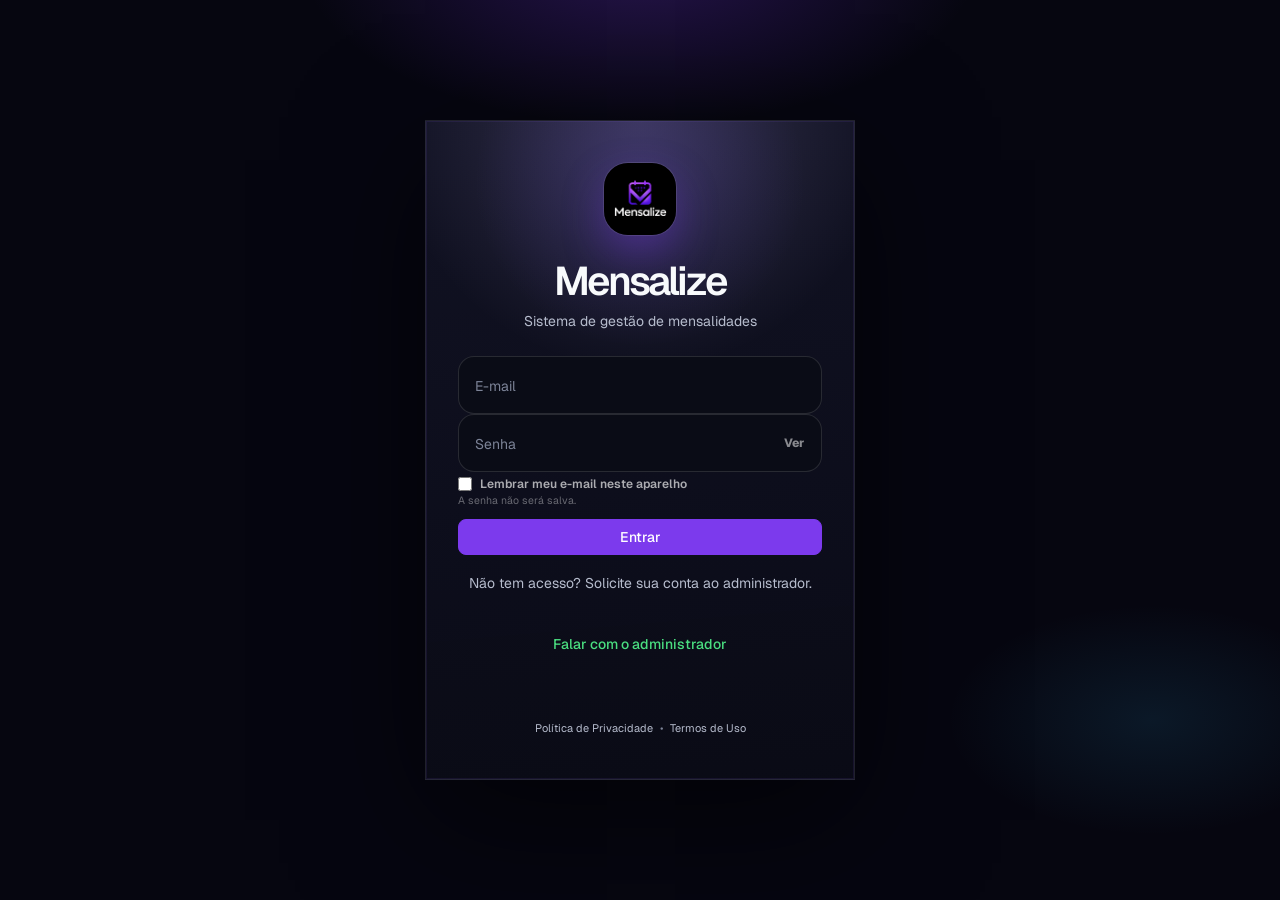
==== index.html @ 1a378db9 "Add files via upload" ====
<!DOCTYPE html>
<html lang="pt-BR" data-pwa-app="professor">
<head>
  <meta charset="UTF-8">
  <meta name="referrer" content="no-referrer">
  <meta name="viewport" content="width=device-width, initial-scale=1.0">
  <title>Mensalize</title>

  <link rel="preconnect" href="https://fonts.googleapis.com">
  <link rel="preconnect" href="https://fonts.gstatic.com" crossorigin>
  <link href="https://fonts.googleapis.com/css2?family=Geist:wght@400;500;600&display=swap" rel="stylesheet">
  <link rel="stylesheet" href="theme.css">
  <link rel="stylesheet" href="style.css">
  <link rel="stylesheet" href="configuracoes.css">
  <link rel="stylesheet" href="mobile-app.css">
  <link rel="stylesheet" href="pwa-install.css">
  <link rel="stylesheet" href="css/mobile/mobile-alunos.css">
  <link rel="stylesheet" href="css/mobile/mobile-financeiro.css">
  <link rel="stylesheet" href="css/mobile/mobile-presencas.css">
  <link rel="stylesheet" href="css/mobile/mobile-turmas.css">
  <link rel="stylesheet" href="css/mobile/mobile-evolucao.css">
  <link rel="stylesheet" href="css/mobile/mobile-desafio.css">
  <link rel="stylesheet" href="css/mobile/mobile-avisos.css">
  <link rel="stylesheet" href="css/mobile/mobile-solicitacoes.css">
  <link rel="stylesheet" href="css/mobile/mobile-aniversariantes.css">
  <link rel="stylesheet" href="css/mobile/mobile-programa-fight.css">
  <link rel="stylesheet" href="css/mobile/mobile-relatorios.css">
  <link rel="stylesheet" href="css/mobile/mobile-configuracoes.css">
  <link rel="manifest" href="manifest.json">
  <link rel="icon" href="icons/mensalize-icon-192.png" type="image/png">
  <link rel="apple-touch-icon" href="icons/mensalize-icon-192.png">
  <meta name="theme-color" content="#7c3aed">
  <meta name="mensalize-pwa-name" content="Mensalize">
  <meta name="mobile-web-app-capable" content="yes">
  <meta name="apple-mobile-web-app-capable" content="yes">
  <meta name="apple-mobile-web-app-title" content="Mensalize">
</head>
<body>

  <section id="telaLogin" class="tela-login">
    <div class="login-card">
      <img src="logo.png" class="login-logo" alt="Logo Mensalize">
      
      <h1 id="loginNomeApp">Mensalize</h1>
      <p id="loginSlogan">
      Sistema de gestão de mensalidades
      </p>

      <input 
        type="email" 
        id="emailLogin" 
        placeholder="E-mail"
        autocomplete="username"
      >

      <div class="login-senha-wrap">
        <input 
          type="password" 
          id="senhaLogin" 
          placeholder="Senha"
          autocomplete="current-password"
        >
        <button type="button" id="btnMostrarSenhaLogin" class="btn-mostrar-senha" aria-label="Mostrar senha">
          Ver
        </button>
      </div>

      <label class="login-salvar-acesso">
        <input type="checkbox" id="lembrarEmailProfessor">
        <span>Lembrar meu e-mail neste aparelho</span>
      </label>

      <p class="login-aviso-seguranca">
        A senha não será salva.
      </p>

      <button id="btnEntrar">Entrar</button>
      <p class="login-ajuda">
      Não tem acesso? Solicite sua conta ao administrador.
      </p>
      <a 
        href="https://wa.me/5531982924913?text=Olá, quero solicitar acesso ao sistema Mensalize"
        target="_blank"
        class="btn-contato"
      >
        Falar com o administrador
</a>

      <p id="mensagemLogin"></p>

      <nav class="login-legal-links" aria-label="Documentos legais do Mensalize">
        <a href="privacidade.html" target="_blank" rel="noopener noreferrer">Política de Privacidade</a>
        <span aria-hidden="true">•</span>
        <a href="termos.html" target="_blank" rel="noopener noreferrer">Termos de Uso</a>
      </nav>
    </div>
  </section>

  <section id="app" class="escondido app-layout">
    <div id="menuOverlay" class="menu-overlay" aria-hidden="true"></div>

    <aside class="sidebar-app" id="sidebarApp">
      <div class="sidebar-brand">
        <img src="logo.png" alt="Logo Mensalize" class="sidebar-logo">
        <div>
          <strong id="nomeApp">Mensalize</strong>
          <span id="slogan">Controle, automatize e cresça</span>
        </div>
      </div>

      <nav class="sidebar-menu" aria-label="Menu principal">
        <button type="button" id="btnNavDashboard" class="menu-item ativo" data-view="dashboard">🏠 Início</button>
        <button type="button" id="btnNavCadastrar" class="menu-item">➕ Novo aluno</button>
        <button type="button" id="btnNavAlunos" class="menu-item" data-view="alunos">👥 Alunos</button>
        <button type="button" id="btnNavFinanceiro" class="menu-item" data-view="financeiro">💰 Financeiro</button>
        <button type="button" id="btnNavTurmas" class="menu-item modulo-presenca" data-view="turmas">📚 Turmas</button>
        <button type="button" id="btnNavAvisos" class="menu-item modulo-avisos" data-view="avisos">📣 Avisos</button>
        <button type="button" id="btnNavEvolucao" class="menu-item modulo-evolucao" data-view="evolucao">🥋 Graduação</button>
        <button type="button" id="btnNavProgramaFight" class="menu-item modulo-fight" data-view="programaFight">
          📚 Programa Fight
        </button>
        <button type="button" id="btnNavPresencas" class="menu-item modulo-presenca" data-view="presencas">✅ Presenças</button>

        <button type="button" id="btnNavDesafio"
        class="menu-item"
        data-view="desafio">
        🏆 Desafio
        </button>

        <button type="button" id="btnNavAniversariantes" class="menu-item" data-view="aniversariantes">🎂 Aniversariantes</button>
        <button type="button" id="btnNavSolicitacoes" class="menu-item" data-view="solicitacoes">📝 Solicitações</button>
        <button type="button" id="btnNavPerfil" class="menu-item" data-view="perfil">⚙️ Configurações</button>
      </nav>

      <div class="sidebar-footer">
        <button id="btnAdmin" class="btn-admin escondido">⚙ Admin</button>
        <button id="btnTema" class="btn-tema escondido" title="Tema desativado">🌙 Tema</button>
        <button id="btnSair" class="btn-sair">Sair</button>
      </div>
    </aside>

    <div class="conteudo-app">

      <!-- Mensalize Mobile Experience — exibido somente no celular -->
      <header id="mobileProfessorHeader" class="mobile-professor-header" aria-label="Cabeçalho mobile do Mensalize">
        <div class="mobile-professor-header-dashboard">
          <div class="mobile-professor-identidade">
            <img src="logo.png" alt="Mensalize" class="mobile-professor-avatar">
            <div>
              <span id="mobileProfessorSaudacao" class="mobile-professor-saudacao">Olá</span>
              <strong id="mobileProfessorNome">Professor</strong>
              <small id="mobileProfessorAcademiaTopo">Mensalize</small>
            </div>
          </div>
          <div class="mobile-professor-header-acoes">
            <button type="button" id="btnMobileNotificacoes" class="mobile-icon-button" aria-label="Abrir notificações">
              <svg viewBox="0 0 24 24" aria-hidden="true"><path d="M18 8a6 6 0 0 0-12 0c0 7-3 7-3 9h18c0-2-3-2-3-9"/><path d="M10 21h4"/></svg>
              <span id="mobileProfessorNotificacoesBadge" class="mobile-notification-badge escondido">0</span>
            </button>
            <button type="button" id="btnMobileConfiguracoes" class="mobile-icon-button" aria-label="Abrir configurações">
              <svg viewBox="0 0 24 24" aria-hidden="true"><circle cx="12" cy="12" r="3"/><path d="M19.4 15a1.7 1.7 0 0 0 .34 1.88l.06.06-2.83 2.83-.06-.06A1.7 1.7 0 0 0 15 19.4a1.7 1.7 0 0 0-1 .6 1.7 1.7 0 0 0-.4 1.1V21h-4v-.1A1.7 1.7 0 0 0 8.6 19.4a1.7 1.7 0 0 0-1.88.34l-.06.06-2.83-2.83.06-.06A1.7 1.7 0 0 0 4.6 15a1.7 1.7 0 0 0-.6-1 1.7 1.7 0 0 0-1.1-.4H3v-4h.1A1.7 1.7 0 0 0 4.6 8.6a1.7 1.7 0 0 0-.34-1.88l-.06-.06 2.83-2.83.06.06A1.7 1.7 0 0 0 9 4.6a1.7 1.7 0 0 0 1-.6 1.7 1.7 0 0 0 .4-1.1V3h4v.1A1.7 1.7 0 0 0 15.4 4.6a1.7 1.7 0 0 0 1.88-.34l.06-.06 2.83 2.83-.06.06A1.7 1.7 0 0 0 19.4 9c.4.3.8.6 1 .99.2.39.4.8.4 1.1V12h.1v4h-.1a1.7 1.7 0 0 0-1.4-1Z"/></svg>
            </button>
          </div>
        </div>

        <div class="mobile-professor-header-interna">
          <button type="button" id="btnMobileVoltarInicio" class="mobile-icon-button mobile-header-back" aria-label="Voltar ao início">
            <svg viewBox="0 0 24 24" aria-hidden="true"><path d="m15 18-6-6 6-6"/></svg>
          </button>
          <strong id="mobileProfessorTituloView">Início</strong>
          <div class="mobile-header-interna-acoes">
            <button
              type="button"
              id="btnMobileAcaoContextual"
              class="mobile-icon-button mobile-context-action escondido"
              aria-label="Ação da tela atual"
              title="Ação da tela atual"
            >
              <svg viewBox="0 0 24 24" aria-hidden="true"><path d="M12 5v14M5 12h14"/></svg>
            </button>
            <button type="button" id="btnMobileAbrirMenuInterno" class="mobile-icon-button" aria-label="Abrir menu completo">
              <svg viewBox="0 0 24 24" aria-hidden="true"><path d="M4 7h16M4 12h16M4 17h16"/></svg>
            </button>
          </div>
        </div>
      </header>
      <header class="topo topo-dashboard">
        <div class="topo-esquerda">
          <button type="button" id="btnAbrirMenu" class="btn-menu" aria-label="Abrir menu">☰</button>
          <div>
            <span class="page-eyebrow">Resumo de hoje</span>
            <h1 id="tituloPagina">Início</h1>
            <p id="descricaoPagina">Tudo que você precisa acompanhar hoje em um só lugar.</p>
          </div>
        </div>

        <div class="usuario-box">
          <div class="usuario-avatar">👤</div>

          <div class="usuario-info">
            <span class="usuario-label">Logado como</span>
            <strong id="emailUsuario">Usuário</strong>
          </div>
        </div>
      </header>

      <!-- Banner de notificação de vencimentos -->
      <div id="bannerVencimentos" class="banner-vencimentos escondido">
        <span id="textoBanner"></span>
        <div class="banner-acoes">
          <button id="btnBannerAtrasados" class="btn-banner">Ver atrasados</button>
          <button id="btnBannerHoje" class="btn-banner">Ver hoje</button>
          <button id="btnFecharBanner" class="btn-fechar-banner" aria-label="Fechar aviso">×</button>
        </div>
      </div>

      <main class="container container-dashboard">

        <section id="viewDashboard" class="view-app ativa">

          <section id="mobileProfessorHome" class="mobile-professor-home" aria-label="Início mobile do professor">
            <button type="button" id="mobileProfessorAcademiaCard" class="mobile-academia-card" aria-label="Abrir configurações da academia">
              <span class="mobile-academia-icon"><svg viewBox="0 0 24 24" aria-hidden="true"><path d="M4 21V5l8-3v19M12 8h8v13M2 21h20"/><path d="M7 8h2M7 12h2M7 16h2M15 11h2M15 15h2"/></svg></span>
              <span class="mobile-academia-texto">
                <small>Minha academia</small>
                <strong id="mobileProfessorAcademia">Mensalize</strong>
              </span>
              <span class="mobile-academia-chevron"><svg viewBox="0 0 24 24" aria-hidden="true"><path d="m9 18 6-6-6-6"/></svg></span>
            </button>

            <section class="mobile-resumo-card" aria-label="Resumo financeiro do mês">
              <div class="mobile-resumo-topo">
                <div>
                  <span class="mobile-resumo-icone"><svg viewBox="0 0 24 24" aria-hidden="true"><rect x="3" y="5" width="18" height="16" rx="2"/><path d="M16 3v4M8 3v4M3 10h18"/><path d="M8 14h.01M12 14h.01M16 14h.01M8 18h.01M12 18h.01"/></svg></span>
                  <strong>Resumo do mês</strong>
                </div>
                <span id="mobileProfessorMesAtual">Mês atual</span>
              </div>

              <div class="mobile-resumo-valores">
                <button type="button" class="mobile-resumo-metrica" data-mobile-action="financeiro-recebido">
                  <strong id="mobileProfessorRecebido">R$ 0,00</strong>
                  <span>Recebido</span>
                </button>
                <span class="mobile-resumo-divisor" aria-hidden="true"></span>
                <button type="button" class="mobile-resumo-metrica" data-mobile-action="financeiro-aberto">
                  <strong id="mobileProfessorAReceber">R$ 0,00</strong>
                  <span>A receber</span>
                </button>
              </div>

              <button type="button" class="mobile-resumo-link" data-mobile-view="financeiro">
                <span>Ver financeiro completo</span>
                <svg viewBox="0 0 24 24" aria-hidden="true"><path d="M5 12h14M13 6l6 6-6 6"/></svg>
              </button>
            </section>

            <section class="mobile-acoes-principais" aria-label="Ações rápidas">
              <button type="button" class="mobile-action-card mobile-action-danger" data-mobile-action="atrasados">
                <span class="mobile-action-icon"><svg viewBox="0 0 24 24" aria-hidden="true"><path d="M12 3 2.5 20h19L12 3Z"/><path d="M12 9v5M12 17.5h.01"/></svg></span>
                <strong>Atrasados</strong>
                <small><span id="mobileProfessorAtrasados">0</span> alunos</small>
              </button>

              <button type="button" class="mobile-action-card mobile-action-whatsapp" data-mobile-action="cobrar">
                <span class="mobile-action-icon"><svg viewBox="0 0 24 24" aria-hidden="true"><path d="M20.5 11.6a8.4 8.4 0 0 1-12.4 7.4L3 20.5l1.5-4.9A8.4 8.4 0 1 1 20.5 11.6Z"/><path d="M8.3 7.7c.2-.4.4-.4.7-.4h.5c.2 0 .4.1.5.4l.8 1.9c.1.3.1.5-.1.7l-.6.8c-.2.2-.2.4 0 .7.5.9 1.3 1.7 2.2 2.2.3.2.5.2.7 0l.8-1c.2-.2.4-.3.7-.2l2 .9c.3.1.4.3.4.5 0 .4-.2 1.3-.7 1.8-.6.6-1.5.8-2.4.6-1.3-.3-3.2-1.2-5-3-1.5-1.5-2.5-3.3-2.8-4.6-.2-.8 0-1.7.3-2.3Z"/></svg></span>
                <strong>Cobrar</strong>
                <small>alunos</small>
              </button>

              <button type="button" class="mobile-action-card mobile-action-check" data-mobile-view="presencas">
                <span class="mobile-action-icon"><svg viewBox="0 0 24 24" aria-hidden="true"><circle cx="12" cy="12" r="9"/><path d="m8 12 2.5 2.5L16 9"/></svg></span>
                <strong>Chamada</strong>
                <small>rápida</small>
              </button>
            </section>

            <section id="mobileProfessorProximaAcao" class="mobile-proxima-acao" aria-label="Próxima melhor ação">
              <span id="mobileProfessorProximaAcaoIcone" class="mobile-proxima-acao-icone">✨</span>
              <div>
                <small>Próxima melhor ação</small>
                <strong id="mobileProfessorProximaAcaoTitulo">Analisando sua operação...</strong>
                <p id="mobileProfessorProximaAcaoDescricao">O Mensalize está verificando o que precisa da sua atenção.</p>
              </div>
              <button type="button" id="btnMobileProximaAcao" aria-label="Executar próxima melhor ação"><svg viewBox="0 0 24 24" aria-hidden="true"><path d="m9 18 6-6-6-6"/></svg></button>
            </section>

            <section class="mobile-acesso-rapido" aria-label="Acesso rápido aos módulos">
              <div class="mobile-section-heading">
                <div>
                  <small>Seu Mensalize</small>
                  <h2>Acesso rápido</h2>
                </div>
                <span id="mobileProfessorTotalAlunos"><strong>0</strong> alunos</span>
              </div>
              <div class="mobile-module-grid">
                <button type="button" class="mobile-module-card" data-mobile-view="alunos">
                  <span class="mobile-module-icon"><svg viewBox="0 0 24 24" aria-hidden="true"><path d="M16 21v-2a4 4 0 0 0-4-4H6a4 4 0 0 0-4 4v2"/><circle cx="9" cy="7" r="4"/><path d="M22 21v-2a4 4 0 0 0-3-3.87"/><path d="M16 3.13a4 4 0 0 1 0 7.75"/></svg></span>
                  <strong>Alunos</strong>
                </button>
                <button type="button" class="mobile-module-card" data-mobile-view="financeiro">
                  <span class="mobile-module-icon"><svg viewBox="0 0 24 24" aria-hidden="true"><circle cx="12" cy="12" r="9"/><path d="M16 8.5c-.8-.8-2-1.2-3.5-1.2-2 0-3.5 1-3.5 2.5 0 1.7 1.5 2.2 3.4 2.6 2 .4 3.6.9 3.6 2.7 0 1.6-1.6 2.7-3.8 2.7-1.7 0-3.1-.5-4.2-1.5"/><path d="M12 5v14"/></svg></span>
                  <strong>Financeiro</strong>
                </button>
                <button type="button" class="mobile-module-card" data-mobile-view="presencas">
                  <span class="mobile-module-icon"><svg viewBox="0 0 24 24" aria-hidden="true"><circle cx="12" cy="12" r="9"/><path d="m8 12 2.5 2.5L16 9"/></svg></span>
                  <strong>Presenças</strong>
                </button>
                <button type="button" class="mobile-module-card" data-mobile-view="turmas">
                  <span class="mobile-module-icon"><svg viewBox="0 0 24 24" aria-hidden="true"><path d="M4 19.5A2.5 2.5 0 0 1 6.5 17H20"/><path d="M6.5 2H20v20H6.5A2.5 2.5 0 0 1 4 19.5v-15A2.5 2.5 0 0 1 6.5 2Z"/></svg></span>
                  <strong>Turmas</strong>
                </button>
                <button type="button" class="mobile-module-card" data-mobile-view="evolucao">
                  <span class="mobile-module-icon"><svg viewBox="0 0 24 24" aria-hidden="true"><path d="M3 9h18v6H3z"/><path d="M8 9v6M16 9v6M2 12h1M21 12h1"/></svg></span>
                  <strong>Graduação</strong>
                </button>
                <button type="button" class="mobile-module-card" data-mobile-view="desafio">
                  <span class="mobile-module-icon"><svg viewBox="0 0 24 24" aria-hidden="true"><path d="M8 3h8v4a4 4 0 0 1-8 0V3Z"/><path d="M6 5H3v2a4 4 0 0 0 4 4M18 5h3v2a4 4 0 0 1-4 4M12 11v5M8 21h8M9 16h6v5H9z"/></svg></span>
                  <strong>Desafio</strong>
                </button>
                <button type="button" class="mobile-module-card" data-mobile-view="avisos">
                  <span class="mobile-module-icon"><svg viewBox="0 0 24 24" aria-hidden="true"><path d="m3 11 14-6v14L3 13v-2Z"/><path d="M7 14v5a2 2 0 0 0 2 2h1v-5M17 9a3 3 0 0 1 0 6"/></svg></span>
                  <strong>Avisos</strong>
                </button>
                <button type="button" class="mobile-module-card" data-mobile-view="relatorios">
                  <span class="mobile-module-icon"><svg viewBox="0 0 24 24" aria-hidden="true"><path d="M4 20V10M10 20V4M16 20v-7M22 20H2"/></svg></span>
                  <strong>Relatórios</strong>
                </button>
                <button type="button" class="mobile-module-card" data-mobile-view="perfil">
                  <span class="mobile-module-icon"><svg viewBox="0 0 24 24" aria-hidden="true"><circle cx="12" cy="12" r="3"/><path d="M19.4 15a1.7 1.7 0 0 0 .34 1.88l.06.06-2.83 2.83-.06-.06A1.7 1.7 0 0 0 15 19.4a1.7 1.7 0 0 0-1 .6 1.7 1.7 0 0 0-.4 1.1V21h-4v-.1A1.7 1.7 0 0 0 8.6 19.4a1.7 1.7 0 0 0-1.88.34l-.06.06-2.83-2.83.06-.06A1.7 1.7 0 0 0 4.6 15a1.7 1.7 0 0 0-.6-1 1.7 1.7 0 0 0-1.1-.4H3v-4h.1A1.7 1.7 0 0 0 4.6 8.6a1.7 1.7 0 0 0-.34-1.88l-.06-.06 2.83-2.83.06.06A1.7 1.7 0 0 0 9 4.6a1.7 1.7 0 0 0 1-.6 1.7 1.7 0 0 0 .4-1.1V3h4v.1A1.7 1.7 0 0 0 15.4 4.6a1.7 1.7 0 0 0 1.88-.34l.06-.06 2.83 2.83-.06.06A1.7 1.7 0 0 0 19.4 9c.4.3.8.6 1 .99.2.39.4.8.4 1.1V12h.1v4h-.1a1.7 1.7 0 0 0-1.4-1Z"/></svg></span>
                  <strong>Configurações</strong>
                </button>
              </div>
            </section>
          </section>
          <section class="dashboard-hero">
            <div>
              <span class="page-eyebrow">Resumo de hoje</span>
              <h2 id="nomeClienteDashboard">Mensalize</h2>
              <p>Tudo que você precisa acompanhar hoje em um só lugar.</p>
            </div>

            <div class="hero-actions">
              <button type="button" id="btnMostrarForm">+ Novo aluno</button>
              <button type="button" id="btnCobrarAtrasados" class="btn-cobrar">📢 Cobrar atrasados</button>
            </div>
          </section>

          <section id="bannerTrialPlano" class="banner-trial-plano escondido" aria-live="polite">
            <div>
              <span class="page-eyebrow">Teste gratuito</span>
              <strong id="bannerTrialTitulo">Seu teste termina em breve</strong>
              <p id="bannerTrialTexto">Escolha um plano para continuar usando o Mensalize sem interrupções.</p>
            </div>
            <div class="banner-trial-acoes">
              <button type="button" id="btnBannerTrialUpgrade" class="acao-principal">Ver Mensalize Pro</button>
              <button type="button" id="btnFecharBannerTrial" class="btn-fechar-banner" aria-label="Fechar aviso de teste gratuito">×</button>
            </div>
          </section>

          <section class="cards cards-dashboard">
            <div class="card receita">
              <h2>Recebido no mês</h2>
              <p id="totalRecebido">R$ 0,00</p>
              <span>Valor que já entrou neste mês.</span>
            </div>

            <div class="card receber">
              <h2>A receber</h2>
              <p id="totalAReceber">R$ 0,00</p>
              <span>Mensalidades ainda em aberto.</span>
            </div>

            <div class="card alerta">
              <h2>Atrasados</h2>
              <p id="totalAtrasados">0</p>
              <span>Alunos com vencimento passado.</span>
            </div>

            <div class="card">
              <h2>Total de alunos</h2>
              <p id="totalAlunos">0</p>
              <span>Alunos cadastrados no sistema.</span>
            </div>

            <div class="metricas-ocultas" aria-hidden="true">
              <span id="totalPagos">0</span>
              <span id="totalPendentes">0</span>
              <span id="totalPrevisao">R$ 0,00</span>
            </div>
          </section>

          <section id="onboardingProfessorCard" class="onboarding-professor-card escondido" aria-label="Primeiros passos no Mensalize">
            <div class="onboarding-professor-topo">
              <div>
                <span class="page-eyebrow">Primeiros passos</span>
                <h3>Configure sua academia para começar a receber</h3>
                <p id="onboardingProfessorResumo">Complete os passos essenciais para tirar valor do Mensalize nos primeiros minutos.</p>
              </div>
              <div class="onboarding-professor-status">
                <strong id="onboardingProfessorPercentual">0%</strong>
                <span id="onboardingProfessorProgressoTexto">0 de 5 concluídos</span>
              </div>
            </div>

            <div class="onboarding-progress-track" aria-hidden="true">
              <span id="onboardingProfessorBarra"></span>
            </div>

            <div id="onboardingProfessorLista" class="onboarding-professor-lista">
              <div class="empty-state-mini">Carregando primeiros passos...</div>
            </div>

            <div class="onboarding-professor-rodape">
              <p id="onboardingProfessorInsight">O foco é chegar rápido ao primeiro aluno cadastrado e à primeira cobrança registrada.</p>
              <button type="button" id="btnOnboardingOcultarHoje" class="acao-secundaria">Ocultar hoje</button>
            </div>
          </section>

          <section id="centralAcaoDashboard" class="dashboard-executivo-pro central-acao-dashboard" aria-label="Central de ação do professor">
            <div class="dashboard-executivo-topo central-acao-topo">
              <div>
                <span class="page-eyebrow">Radar operacional</span>
                <h3>Próxima ação do dia</h3>
                <p id="dashboardCentralDescricao">Uma recomendação principal e atalhos rápidos para o que precisa de atenção.</p>
              </div>
              <span id="dashboardStatusOperacao" class="dashboard-status-operacao">Carregando...</span>
            </div>

            <div class="central-acao-layout">
              <article id="dashboardAcaoPrincipalCard" class="central-acao-principal" data-dashboard-prioridade-acao="">
                <div class="central-acao-principal-icone" id="dashboardAcaoPrincipalIcone">✨</div>
                <div class="central-acao-principal-conteudo">
                  <span class="central-acao-principal-label">Próxima melhor ação</span>
                  <h4 id="dashboardAcaoPrincipalTitulo">Carregando operação...</h4>
                  <p id="dashboardAcaoPrincipalDescricao">Estamos analisando cobranças, solicitações, chamadas, graduação e relacionamento.</p>
                  <div class="central-acao-principal-meta" id="dashboardAcaoPrincipalMeta">Atualizando dados em tempo real</div>
                </div>
                <button type="button" id="dashboardAcaoPrincipalBotao" class="acao-principal central-acao-principal-botao">Ver ação</button>
              </article>

              <div class="dashboard-executivo-grid central-acao-grid">
                <button type="button" class="dashboard-executivo-item central-acao-item" data-dashboard-dia-acao="cobrancas">
                  <span class="central-acao-item-icone">💰</span>
                  <span class="dashboard-executivo-label">Cobranças</span>
                  <strong id="dashboardDiaAtrasados">0</strong>
                  <small id="dashboardDiaCobrancasDetalhe">Alunos em atraso</small>
                  <em>Cobrar agora</em>
                </button>

                <button type="button" class="dashboard-executivo-item central-acao-item" data-dashboard-dia-acao="solicitacoes">
                  <span class="central-acao-item-icone">📝</span>
                  <span class="dashboard-executivo-label">Solicitações</span>
                  <strong id="dashboardDiaSolicitacoes">0</strong>
                  <small id="dashboardDiaSolicitacoesDetalhe">Pendentes de análise</small>
                  <em>Resolver</em>
                </button>

                <button type="button" class="dashboard-executivo-item central-acao-item" data-dashboard-dia-acao="presencas">
                  <span class="central-acao-item-icone">✅</span>
                  <span class="dashboard-executivo-label">Chamadas</span>
                  <strong id="dashboardDiaChamadas">0</strong>
                  <small id="dashboardDiaChamadasDetalhe">Aulas pendentes hoje</small>
                  <em>Fazer chamada</em>
                </button>

                <button type="button" class="dashboard-executivo-item central-acao-item" data-dashboard-dia-acao="graduacao">
                  <span class="central-acao-item-icone">🥋</span>
                  <span class="dashboard-executivo-label">Graduação</span>
                  <strong id="dashboardDiaGraduacao">0</strong>
                  <small id="dashboardDiaGraduacaoDetalhe">Alunos aptos</small>
                  <em>Ver alunos</em>
                </button>

                <button type="button" class="dashboard-executivo-item central-acao-item" data-dashboard-dia-acao="retencao">
                  <span class="central-acao-item-icone">👀</span>
                  <span class="dashboard-executivo-label">Retenção</span>
                  <strong id="dashboardDiaRetencao">0</strong>
                  <small id="dashboardDiaRetencaoDetalhe">Alunos sumindo</small>
                  <em>Chamar aluno</em>
                </button>

                <button type="button" class="dashboard-executivo-item central-acao-item" data-dashboard-dia-acao="aniversariantes">
                  <span class="central-acao-item-icone">🎂</span>
                  <span class="dashboard-executivo-label">Relacionamento</span>
                  <strong id="dashboardDiaAniversariantes">0</strong>
                  <small id="dashboardDiaAniversariantesDetalhe">Aniversariantes hoje</small>
                  <em>Enviar parabéns</em>
                </button>
              </div>
            </div>
          </section>

          <section class="dashboard-grid">
            <article id="centralNotificacoesCard" class="painel-card painel-notificacoes">
              <div class="painel-topo">
                <div>
                  <span class="page-eyebrow">Central inteligente</span>
                  <h2>Notificações</h2>
                  <p id="centralNotificacoesResumo">Acompanhe o que precisa de ação hoje.</p>
                </div>
                <div class="central-notificacoes-acoes">
                  <span id="centralNotificacoesContador" class="mini-badge">0 atenção</span>
                  <button
                    type="button"
                    id="btnToggleNotificacoesDashboard"
                    class="acao-secundaria btn-toggle-notificacoes"
                    aria-expanded="false"
                    aria-controls="centralNotificacoesLista"
                  >
                    Ver alertas
                  </button>
                </div>
              </div>

              <div id="centralNotificacoesLista" class="notificacoes-lista" aria-hidden="true">
                <div class="empty-state-mini">Carregando notificações...</div>
              </div>
            </article>

            <article class="painel-card painel-evolucao modulo-evolucao">
              <div class="painel-topo">
                <div>
                  <span class="page-eyebrow">Mensalize Fight</span>
                  <h2>Graduações próximas</h2>
                  <p id="dashboardEvolucaoTexto">Acompanhe faixas, graus e alunos aptos para avaliação.</p>
                </div>
                <button type="button" class="btn-texto" data-view-target="evolucao">Ver graduação</button>
              </div>
              <div class="evolucao-mini-grid">
                <div class="evolucao-mini-card">
                  <span>Aptos</span>
                  <strong id="dashboardAptosGraduacao">0</strong>
                </div>
                <div class="evolucao-mini-card">
                  <span>Próximos</span>
                  <strong id="dashboardProximosGraduacao">0</strong>
                </div>
              </div>
            </article>

            <article class="painel-card painel-destaque">
              <div class="painel-topo">
                <div>
                  <span class="page-eyebrow">Pagamentos</span>
                  <h2>Pagamentos recentes</h2>
                </div>
                <button type="button" class="btn-texto" data-view-target="financeiro">Ver financeiro</button>
              </div>
              <div id="ultimosPagamentos" class="ultimos-pagamentos">
                <div class="empty-state-mini">Carregando pagamentos recentes...</div>
              </div>
            </article>

            <article class="painel-card">
              <div class="painel-topo">
                <div>
                  <span class="page-eyebrow">Gestão</span>
                  <h2>Ações rápidas</h2>
                </div>
              </div>
              <div class="acoes-rapidas-grid">
                <button type="button" data-view-target="alunos" class="acao-rapida">👥 Ver alunos</button>
                <button type="button" id="btnAbrirCadastroRapido" class="acao-rapida">➕ Novo aluno</button>
                <button type="button" data-view-target="financeiro" class="acao-rapida">💰 Financeiro</button>
                <button type="button" data-view-target="presencas" class="acao-rapida modulo-presenca">✅ Presenças do dia</button>
              </div>
            </article>
          
            <article class="painel-card painel-aniversariantes">
              <div class="painel-topo">
                <div>
                  <span class="page-eyebrow">Relacionamento</span>
                  <h2>Aniversariantes</h2>
                  <p id="dashboardAniversariantesTexto">Acompanhe aniversários e envie parabéns pelo WhatsApp.</p>
                </div>
                <button type="button" class="btn-texto" data-view-target="aniversariantes">Ver lista</button>
              </div>

              <div class="financeiro-resumo-grid aniversariantes-resumo-grid">
                <div class="financeiro-box receita">
                  <span>Hoje</span>
                  <strong id="dashboardAniversariosHoje">0</strong>
                </div>
                <div class="financeiro-box previsao">
                  <span>Esta semana</span>
                  <strong id="dashboardAniversariosSemana">0</strong>
                </div>
              </div>
            </article>

            <article class="painel-card painel-desafio">
              <div class="painel-topo">
                <div>
                  <span class="page-eyebrow">Desafio</span>
                  <h2>Desafio da Aula</h2>
                  <p>Acompanhe presença, técnica, atitude e pontos extras dos alunos.</p>
                </div>
                <button type="button" id="btnVerRankingCompletoHome" class="acao-secundaria btn-ranking-home">
                  Ver ranking completo
                </button>
              </div>

              <div id="dashboardRankingPresenca">
                <div class="empty-state-mini">
                  Carregando ranking...
                </div>
              </div>
            </article>

          </section>
        </section>

        <section id="viewAlunos" class="view-app">
          <section class="lista lista-profissional">
            <div class="lista-topo">
              <div>
                <h2>Alunos cadastrados</h2>
                <p id="subtituloLista">Gerencie os alunos, vencimentos e pagamentos.</p>
              </div>

              <span id="contadorLista" class="contador-lista">0 alunos</span>
            </div>

            <section
              id="painelAcessosPendentes"
              class="acessos-pendentes escondido"
              aria-labelledby="tituloAcessosPendentes"
            >
              <button
                type="button"
                id="btnAlternarAcessosPendentes"
                class="acessos-pendentes-resumo"
                onclick="alternarPainelAcessosPendentes()"
                aria-expanded="false"
                aria-controls="conteudoAcessosPendentes"
              >
                <span class="acessos-pendentes-icone" aria-hidden="true">
                  <svg viewBox="0 0 24 24" fill="none">
                    <path d="M8 11V8a4 4 0 0 1 8 0v3" />
                    <rect x="5" y="11" width="14" height="10" rx="3" />
                    <path d="M12 15v2" />
                  </svg>
                </span>

                <span class="acessos-pendentes-titulo">
                  <small>Ativação de contas</small>
                  <strong id="tituloAcessosPendentes">Acesso ao Portal dos Alunos</strong>
                  <span id="descricaoAcessosPendentes" class="acessos-pendentes-descricao">
                    Alunos ainda precisam criar login e senha.
                  </span>
                </span>

                <span id="contadorAcessosPendentes" class="acessos-pendentes-contador" aria-label="0 aguardando">0</span>
                <span id="acaoAcessosPendentes" class="acessos-pendentes-acao">Ver alunos</span>
              </button>

              <div id="conteudoAcessosPendentes" class="acessos-pendentes-conteudo escondido">
                <div id="listaAcessosPendentes" class="acessos-pendentes-lista"></div>
              </div>
            </section>

            <input 
              type="text" 
              id="campoBusca" 
              placeholder="Buscar aluno por nome ou WhatsApp..."
              class="campo-busca"
            >

            <div class="filtros">
              <button id="filtroTodos" onclick="setFiltro('todos')">Todos</button>
              <button id="filtroPendente" onclick="setFiltro('pendente')">Pendentes</button>
              <button id="filtroAtrasado" onclick="setFiltro('atrasado')">Atrasados</button>
              <button id="filtroHoje" onclick="setFiltro('hoje')">Hoje</button>
              <button id="filtroPago" onclick="setFiltro('pago')">✅ Pago este mês</button>
            </div>

            <div id="listaAlunos">
              <div id="skeletonLista" class="skeleton-wrapper">
                <div class="skeleton-card"></div>
                <div class="skeleton-card"></div>
                <div class="skeleton-card"></div>
              </div>
            </div>
          </section>
        </section>

        <section id="viewFinanceiro" class="view-app">
          <section class="painel-card financeiro-page financeiro-page-pro">
            <div class="painel-topo financeiro-topo-pro">
              <div>
                <span class="page-eyebrow">Financeiro</span>
                <h2>Gestão financeira</h2>
                <p>Acompanhe recebimentos, inadimplência e cobranças do mês em uma visão mais operacional.</p>
              </div>
              <button type="button" id="btnExportar" class="btn-exportar">📊 Relatórios</button>
            </div>

            <section class="mobile-financeiro-periodo" aria-label="Período financeiro mobile">
              <div class="mobile-financeiro-periodo-info">
                <span>Visão mensal</span>
                <strong id="mobileFinanceiroPeriodoLabel">Mês atual</strong>
                <small>Resumo atualizado conforme o período selecionado.</small>
              </div>
              <label class="mobile-financeiro-mes" for="mobileFinanceiroMes">
                <span>Mês</span>
                <input type="month" id="mobileFinanceiroMes" aria-label="Selecionar mês financeiro">
              </label>
            </section>

            <div class="financeiro-resumo-grid financeiro-resumo-grid-v2 financeiro-resumo-pro">
              <div class="financeiro-box receita">
                <span>Recebido no mês</span>
                <strong id="financeiroRecebidoMirror">R$ 0,00</strong>
                <small>Entradas registradas</small>
              </div>
              <div class="financeiro-box receber">
                <span>A receber</span>
                <strong id="financeiroAReceberMirror">R$ 0,00</strong>
                <small>Mensalidades em aberto</small>
              </div>
              <div class="financeiro-box previsao">
                <span>Previsão</span>
                <strong id="financeiroPrevisaoMirror">R$ 0,00</strong>
                <small>Base mensal esperada</small>
              </div>
              <div class="financeiro-box status-financeiro-pago">
                <span>Pagos</span>
                <strong id="financeiroPagosMirror">0</strong>
                <small>Alunos quitados</small>
              </div>
              <div class="financeiro-box status-financeiro-pendente">
                <span>Pendentes</span>
                <strong id="financeiroPendentesMirror">0</strong>
                <small>A vencer / em aberto</small>
              </div>
              <div class="financeiro-box status-financeiro-atrasado">
                <span>Atrasados</span>
                <strong id="financeiroAtrasadosMirror">0</strong>
                <small>Exigem cobrança</small>
              </div>
            </div>

            <section class="mobile-financeiro-acoes-rapidas" aria-label="Ações rápidas do financeiro">
              <button type="button" class="mobile-financeiro-acao mobile-financeiro-acao-cobranca" data-mobile-financeiro-action="cobrar-atrasados">
                <span class="mobile-financeiro-acao-icone" aria-hidden="true">
                  <svg viewBox="0 0 24 24"><path d="M12 3 2.5 20h19L12 3Z"/><path d="M12 9v5M12 17.5h.01"/></svg>
                </span>
                <span>
                  <strong>Cobrar atrasados</strong>
                  <small>Organizar cobranças</small>
                </span>
              </button>
              <button type="button" class="mobile-financeiro-acao" data-mobile-financeiro-action="ver-pagamentos">
                <span class="mobile-financeiro-acao-icone" aria-hidden="true">
                  <svg viewBox="0 0 24 24"><path d="M4 6h16v12H4z"/><path d="M4 10h16M8 15h3"/></svg>
                </span>
                <span>
                  <strong>Ver pagamentos</strong>
                  <small>Conferir por aluno</small>
                </span>
              </button>
            </section>

            <div class="financeiro-operacao-card">
              <div class="financeiro-operacao-topo financeiro-operacao-topo-retratil">
                <div>
                  <span class="page-eyebrow">Operação mensal</span>
                  <h3>Pagamentos por aluno</h3>
                  <p>Abra somente quando quiser conferir, cobrar ou marcar pagamentos individualmente.</p>
                </div>

                <div class="financeiro-operacao-controles">
                  <span id="financeiroListaContador" class="financeiro-lista-contador">0 alunos</span>
                  <button
                    type="button"
                    id="btnToggleFinanceiroAlunos"
                    class="acao-secundaria financeiro-toggle-alunos"
                    aria-expanded="false"
                    aria-controls="financeiroOperacaoConteudo"
                  >
                    <span class="financeiro-toggle-texto">Ver pagamentos por aluno</span>
                  </button>
                </div>
              </div>

              <div id="financeiroOperacaoConteudo" class="financeiro-operacao-conteudo" hidden>
                <div id="mobileFinanceiroStatusChips" class="mobile-financeiro-status-chips" role="group" aria-label="Filtrar pagamentos por status">
                  <button type="button" class="ativo" data-mobile-financeiro-status="todos">Todos</button>
                  <button type="button" data-mobile-financeiro-status="pago">Pagos</button>
                  <button type="button" data-mobile-financeiro-status="pendente">Pendentes</button>
                  <button type="button" data-mobile-financeiro-status="atrasado">Atrasados</button>
                </div>

                <div class="financeiro-filtros-mes financeiro-filtros-pro">
                  <label class="campo-filtro-financeiro">
                    <span>Mês</span>
                    <input type="month" id="financeiroMes">
                  </label>

                  <label class="campo-filtro-financeiro">
                    <span>Status</span>
                    <select id="financeiroStatus">
                      <option value="todos">Todos</option>
                      <option value="atrasado">Atrasados</option>
                      <option value="pendente">Pendentes</option>
                      <option value="pago">Pagos</option>
                    </select>
                  </label>

                  <div class="financeiro-acoes-pro">
                    <button type="button" id="btnAtualizarFinanceiroMes" class="acao-secundaria">Atualizar</button>
                    <button type="button" id="btnFinanceiroCopiarResumo" class="acao-secundaria">Copiar resumo</button>
                  </div>
                </div>

                <div id="listaFinanceiroMensal" class="financeiro-lista-mensal financeiro-lista-pro">
                  <div class="empty-state-mini">Carregando financeiro...</div>
                </div>
              </div>
            </div>
          </section>

          <!-- Gráfico de recebimentos -->
          <section class="area-grafico" id="areaGrafico">
            <div class="grafico-topo">
              <h2>📈 Recebimentos dos últimos 6 meses</h2>
              <button id="btnFecharGrafico" class="btn-fechar-grafico" aria-label="Fechar gráfico">×</button>
            </div>
            <div class="grafico-barras" id="graficoBars"></div>
          </section>
        </section>


        <section id="viewEvolucao" class="view-app">
          <section class="painel-card evolucao-page">
            <div class="painel-topo">
              <div>
                <span class="page-eyebrow">Mensalize Fight</span>
                <h2>Graduação dos alunos</h2>
                <p>Veja alunos aptos, próximos da avaliação e acompanhe faixa, grau e evolução na luta.</p>
              </div>
            </div>

            <div class="financeiro-resumo-grid evolucao-resumo-grid">
              <div class="financeiro-box receita">
                <span>Aptos para avaliação</span>
                <strong id="totalAptosGraduacao">0</strong>
              </div>
              <div class="financeiro-box receber">
                <span>Próximos da avaliação</span>
                <strong id="totalProximosGraduacao">0</strong>
              </div>
              <div class="financeiro-box previsao">
                <span>Em evolução</span>
                <strong id="totalEmEvolucao">0</strong>
              </div>
            </div>

            <div class="filtros filtros-evolucao">
              <button type="button" class="filtro-evolucao ativo" data-evolucao-filtro="todos">Todos</button>
              <button type="button" class="filtro-evolucao" data-evolucao-filtro="apto">Aptos</button>
              <button type="button" class="filtro-evolucao" data-evolucao-filtro="proximo">Próximos</button>
              <button type="button" class="filtro-evolucao" data-evolucao-filtro="evolucao">Em evolução</button>
            </div>

            <div id="listaEvolucao" class="lista-evolucao">
              <div class="empty-state-mini">Carregando graduação dos alunos...</div>
            </div>
          </section>
        </section>


        <section id="viewProgramaFight" class="view-app">
          <section class="painel-card programa-fight-page modulo-fight">
            <div class="painel-topo">
              <div>
                <span class="page-eyebrow">Mensalize Fight</span>
                <h2>Programa de Graduação</h2>
                <p>Cadastre categorias, técnicas e links de vídeo para cada faixa. O aluno verá no portal o programa da faixa atual dele.</p>
              </div>
              <button type="button" id="btnAtualizarProgramaFight" class="acao-secundaria">Atualizar</button>
            </div>

            <div class="programa-fight-info-grid">
              <div class="financeiro-box previsao">
                <span>Faixas</span>
                <strong id="programaFightTotalFaixas">0</strong>
              </div>
              <div class="financeiro-box receber">
                <span>Categorias</span>
                <strong id="programaFightTotalCategorias">0</strong>
              </div>
              <div class="financeiro-box receita">
                <span>Técnicas ativas</span>
                <strong id="programaFightTotalTecnicas">0</strong>
              </div>
            </div>

            <div class="programa-fight-command">
              <div class="programa-fight-command-copy">
                <span class="page-eyebrow">Montagem do programa</span>
                <h3>Organize a graduação sem poluir a tela</h3>
                <p>Use os botões abaixo apenas quando for cadastrar algo novo. O programa já cadastrado fica limpo e organizado por faixa.</p>
              </div>

              <div class="programa-fight-command-actions">
                <button type="button" id="btnAbrirFormCategoria" class="acao-secundaria">+ Nova categoria</button>
                <button type="button" id="btnAbrirFormTecnica" class="acao-principal">+ Nova técnica</button>
              </div>
            </div>

            <div id="programaFightCriacaoPanel" class="programa-fight-criacao-panel escondido">
              <div class="programa-fight-criacao-topo">
                <div>
                  <span class="page-eyebrow">Cadastro</span>
                  <h3 id="programaFightCriacaoTitulo">Novo conteúdo</h3>
                  <p id="programaFightCriacaoTexto">Cadastre somente quando precisar alterar o programa.</p>
                </div>
                <button type="button" id="btnFecharCriacaoProgramaFight" class="btn-fechar" aria-label="Fechar cadastro">×</button>
              </div>

              <div class="programa-fight-layout programa-fight-layout-criacao">
                <form id="formCategoriaGraduacao" class="perfil-form programa-fight-form programa-fight-form-criacao escondido" data-criacao-tipo="categoria">
                  <div class="form-section-title">
                    <strong>Nova categoria</strong>
                    <small>Ex: Posições básicas, Quedas, Defesas, Raspagens.</small>
                  </div>

                  <label class="campo-perfil">
                    <span>Faixa atual</span>
                    <select id="categoriaFaixaOrigem">
                      <option value="">Selecione</option>
                    </select>
                  </label>

                  <label class="campo-perfil">
                    <span>Próxima faixa</span>
                    <select id="categoriaFaixaDestino">
                      <option value="">Opcional</option>
                    </select>
                  </label>

                  <label class="campo-perfil">
                    <span>Nome da categoria</span>
                    <input type="text" id="categoriaGraduacaoNome" placeholder="Ex: Técnicas, Quedas, Defesas">
                  </label>

                  <label class="campo-perfil">
                    <span>Ordem</span>
                    <input type="number" id="categoriaGraduacaoOrdem" value="1" min="0">
                  </label>

                  <button type="submit" class="btn-salvar-perfil">Salvar categoria</button>
                  <p id="msgCategoriaGraduacao" class="msg-perfil"></p>
                </form>

                <form id="formTecnicaGraduacao" class="perfil-form programa-fight-form programa-fight-form-criacao escondido" data-criacao-tipo="tecnica">
                  <div class="form-section-title">
                    <strong>Nova técnica / conteúdo</strong>
                    <small>Adicione o golpe, posição, requisito ou conteúdo da categoria.</small>
                  </div>

                  <label class="campo-perfil campo-cheio">
                    <span>Categoria</span>
                    <select id="tecnicaGraduacaoCategoria">
                      <option value="">Selecione uma categoria</option>
                    </select>
                  </label>

                  <label class="campo-perfil">
                    <span>Título</span>
                    <input type="text" id="tecnicaGraduacaoTitulo" placeholder="Ex: Raspagem tesoura">
                  </label>

                  <label class="campo-perfil">
                    <span>Ordem</span>
                    <input type="number" id="tecnicaGraduacaoOrdem" value="1" min="0">
                  </label>

                  <label class="campo-perfil campo-cheio">
                    <span>Descrição</span>
                    <textarea id="tecnicaGraduacaoDescricao" rows="3" placeholder="Resumo simples para o aluno entender o que estudar."></textarea>
                  </label>

                  <label class="campo-perfil campo-cheio">
                    <span>Link do vídeo</span>
                    <input type="url" id="tecnicaGraduacaoVideo" placeholder="https://youtube.com/...">
                  </label>

                  <button type="submit" class="btn-salvar-perfil">Salvar técnica</button>
                  <p id="msgTecnicaGraduacao" class="msg-perfil"></p>
                </form>
              </div>
            </div>

            <div class="programa-fight-lista-topo">
              <div>
                <span class="page-eyebrow">Conteúdos cadastrados</span>
                <h2>Programa por faixa</h2>
              </div>
              <label class="campo-perfil programa-fight-filtro">
                <span>Filtrar faixa</span>
                <select id="programaFightFiltroFaixa">
                  <option value="todos">Todas as faixas</option>
                </select>
              </label>
            </div>

            <div id="listaProgramaGraduacao" class="programa-fight-lista">
              <div class="empty-state-mini">Carregando programa de graduação...</div>
            </div>
          </section>
        </section>

        <section id="viewPresencas" class="view-app">
          <section class="painel-card presencas-page presencas-page-profissional">
            <div class="painel-topo presencas-hero">
              <div>
                <span class="page-eyebrow">Presenças</span>
                <h2>Presenças do dia</h2>
                <p>Escolha a data e a turma, confira os alunos e salve a chamada em poucos passos.</p>
              </div>
              <div class="presencas-hero-badge">
                <span>Fluxo simples</span>
                <strong>1. Escolher • 2. Marcar • 3. Salvar</strong>
              </div>
            </div>

            <div class="presencas-layout-profissional">
              <section class="presenca-card-presenca presenca-card-controles">
                <div class="presenca-card-topo">
                  <div>
                    <span class="presenca-step">Passo 1</span>
                    <h3>Selecionar aula</h3>
                    <p>Escolha a data e a turma antes de abrir a chamada.</p>
                  </div>
                </div>

                <div class="presenca-controles">
                  <label class="campo-perfil">
                    <span>Data da aula</span>
                    <input type="date" id="presencaData">
                  </label>
                  <label class="campo-perfil">
                    <span>Turma</span>
                    <select id="presencaTurma">
                      <option value="todas">Todas as turmas</option>
                    </select>
                  </label>
                  <button type="button" id="btnAtualizarChamada" class="acao-secundaria">Atualizar chamada</button>
                </div>
              </section>

              <section class="presenca-card-presenca presenca-card-resumo">
                <div class="presenca-card-topo">
                  <div>
                    <span class="presenca-step">Resumo</span>
                    <h3>Situação da chamada</h3>
                    <p>Acompanhe rapidamente quantos alunos estão presentes ou faltaram.</p>
                  </div>
                </div>

                <div class="financeiro-resumo-grid presenca-resumo-grid">
                  <div class="financeiro-box receita">
                    <span>Presentes</span>
                    <strong id="presencaTotalPresentes">0</strong>
                  </div>
                  <div class="financeiro-box alerta">
                    <span>Faltas</span>
                    <strong id="presencaTotalFaltas">0</strong>
                  </div>
                  <div class="financeiro-box previsao">
                    <span>Alunos na chamada</span>
                    <strong id="presencaTotalAlunos">0</strong>
                  </div>
                </div>
              </section>

              <section class="presenca-card-presenca presenca-card-chamada">
                <div class="presenca-card-topo presenca-card-topo-com-acoes">
                  <div>
                    <span class="presenca-step">Passo 2</span>
                    <h3>Chamada dos alunos</h3>
                    <p>Marque os presentes, revise a lista e salve a chamada.</p>
                  </div>

                  <div class="presenca-acoes">
                    <button type="button" id="btnMarcarTodosPresentes" class="acao-secundaria">Marcar todos presentes</button>
                    <button type="button" id="btnLimparChamada" class="acao-secundaria">Limpar chamada</button>
                    <button type="button" id="btnSalvarChamada" class="acao-principal">Salvar chamada</button>
                  </div>
                </div>

                <div id="listaPresencas" class="lista-presencas">
                  <div class="empty-state-mini">Carregando chamada...</div>
                </div>
              </section>

              <section class="presenca-card-presenca historico-chamadas-card">
                <div class="section-title-row historico-chamadas-topo" id="historicoToggleTopo" onclick="toggleHistoricoChamadas()" style="cursor:pointer;">
                  <div>
                    <span class="page-eyebrow">Histórico</span>
                    <h2>Últimas chamadas</h2>
                    <p>Veja as chamadas já salvas no período e abra rapidamente uma data anterior.</p>
                  </div>
                  <div style="display:flex;align-items:center;gap:12px;">
                    <span id="historicoChamadasContador" class="mini-badge">0 chamadas</span>
                    <button type="button" class="acao-secundaria" id="btnToggleHistoricoChamadas" aria-expanded="false">Ver histórico</button>
                  </div>
                </div>
                <div id="historicoChamadas" class="historico-chamadas-list escondido">
                  <div class="empty-state-mini">Carregando histórico de chamadas...</div>
                </div>
              </section>
            </div>
          </section>
        </section>

        
        <section id="viewTurmas" class="view-app">
          <section class="painel-card turmas-page turmas-premium-page">
            <div class="painel-topo turmas-premium-hero">
              <div>
                <span class="page-eyebrow">Turmas e aulas</span>
                <h2>Gestão de turmas</h2>
                <p>Organize horários, professores, dias de aula e cancelamentos sem deixar formulários abertos o tempo todo.</p>
              </div>
              <div class="turmas-premium-actions">
                <button type="button" id="btnAbrirFormTurma" class="acao-principal">+ Nova turma</button>
                <button type="button" id="btnAbrirFormCancelarAula" class="acao-secundaria">Cancelar aula</button>
              </div>
            </div>

            <div class="turmas-premium-resumo">
              <div class="financeiro-box previsao">
                <span>Turmas</span>
                <strong id="resumoTotalTurmas">0</strong>
              </div>
              <div class="financeiro-box receita">
                <span>Ativas</span>
                <strong id="resumoTurmasAtivas">0</strong>
              </div>
              <div class="financeiro-box alerta">
                <span>Aulas canceladas</span>
                <strong id="resumoAulasCanceladas">0</strong>
              </div>
            </div>

            <div id="painelFormTurma" class="turmas-premium-form-card escondido">
              <div class="turmas-premium-form-head">
                <div>
                  <span class="page-eyebrow">Cadastro</span>
                  <h3 id="tituloPainelTurma">Nova turma</h3>
                  <p>Cadastre dias, horário e professor responsável desta turma.</p>
                </div>
                <button type="button" id="btnFecharFormTurma" class="btn-fechar" aria-label="Fechar cadastro de turma">×</button>
              </div>

              <form id="formTurma" class="perfil-form turmas-premium-form">
                <label class="campo-perfil">
                  <span>Nome da turma</span>
                  <input type="text" id="turmaNome" placeholder="Ex: Adulto noite">
                </label>

                <label class="campo-perfil">
                  <span>Horário</span>
                  <input type="text" id="turmaHorario" placeholder="Ex: 20:00">
                </label>

                <label class="campo-perfil">
                  <span>Professor responsável</span>
                  <input type="text" id="turmaProfessor" placeholder="Ex: Nuti">
                </label>

                <div class="campo-perfil campo-cheio">
                  <span>Dias de aula</span>

                  <div class="dias-semana-grid dias-semana-chips">
                    <label class="dia-chip"><input type="checkbox" name="turmaDias" value="0"><span>Dom</span></label>
                    <label class="dia-chip"><input type="checkbox" name="turmaDias" value="1"><span>Seg</span></label>
                    <label class="dia-chip"><input type="checkbox" name="turmaDias" value="2"><span>Ter</span></label>
                    <label class="dia-chip"><input type="checkbox" name="turmaDias" value="3"><span>Qua</span></label>
                    <label class="dia-chip"><input type="checkbox" name="turmaDias" value="4"><span>Qui</span></label>
                    <label class="dia-chip"><input type="checkbox" name="turmaDias" value="5"><span>Sex</span></label>
                    <label class="dia-chip"><input type="checkbox" name="turmaDias" value="6"><span>Sáb</span></label>
                  </div>
                </div>

                <label class="turma-status-chip">
                  <input type="checkbox" id="turmaAtiva" checked>
                  <span>Turma ativa</span>
                </label>

                <div class="acoes-form-turma">
                  <button type="submit" id="btnSalvarTurma" class="btn-salvar-perfil">Salvar turma</button>
                  <button type="button" id="btnCancelarEdicaoTurma" class="acao-secundaria escondido">Cancelar edição</button>
                </div>

                <p id="msgTurma" class="msg-perfil"></p>
              </form>
            </div>

            <div class="turmas-premium-list-head">
              <div>
                <span class="page-eyebrow">Turmas cadastradas</span>
                <h2>Lista de turmas</h2>
                <p>Veja rapidamente quais turmas estão ativas e quantos alunos estão vinculados.</p>
              </div>
            </div>

            <div id="listaTurmas" class="lista-evolucao turmas-lista turmas-premium-lista">
              <div class="empty-state-mini">Nenhuma turma cadastrada ainda.</div>
            </div>
          </section>

          <section class="painel-card turmas-page turmas-cancelamentos-page">
            <div class="painel-topo turmas-premium-hero compacta">
              <div>
                <span class="page-eyebrow">Aulas canceladas</span>
                <h2>Cancelamentos</h2>
                <p>Aulas canceladas não contam como falta nem entram no cálculo de frequência.</p>
              </div>
              <button type="button" id="btnAbrirFormCancelarAulaSecundario" class="acao-secundaria">+ Cancelar aula</button>
            </div>

            <div id="painelFormCancelarAula" class="turmas-premium-form-card cancelamento escondido">
              <div class="turmas-premium-form-head">
                <div>
                  <span class="page-eyebrow">Novo cancelamento</span>
                  <h3>Cancelar aula</h3>
                  <p>Informe a turma, data e motivo para remover essa aula da frequência.</p>
                </div>
                <button type="button" id="btnFecharFormCancelarAula" class="btn-fechar" aria-label="Fechar cancelamento de aula">×</button>
              </div>

              <form id="formCancelarAula" class="perfil-form turmas-premium-form">
                <label class="campo-perfil">
                  <span>Turma</span>
                  <select id="cancelarTurma">
                    <option value="">Selecione uma turma</option>
                  </select>
                </label>

                <label class="campo-perfil">
                  <span>Data da aula</span>
                  <input type="date" id="cancelarData">
                </label>

                <label class="campo-perfil">
                  <span>Motivo</span>
                  <input type="text" id="cancelarMotivo" placeholder="Ex: Feriado">
                </label>

                <label class="campo-perfil campo-cheio">
                  <span>Observação</span>
                  <textarea id="cancelarObservacao" rows="3" placeholder="Opcional"></textarea>
                </label>

                <div class="acoes-form-turma">
                  <button type="submit" class="btn-salvar-perfil">Salvar cancelamento</button>
                  <button type="button" id="btnCancelarFormAula" class="acao-secundaria">Cancelar</button>
                </div>
                <p id="msgCancelarAula" class="msg-perfil"></p>
              </form>
            </div>

            <div class="turmas-premium-list-head">
              <div>
                <span class="page-eyebrow">Histórico</span>
                <h2>Aulas canceladas</h2>
                <p>Reative uma aula caso o cancelamento tenha sido registrado por engano.</p>
              </div>
            </div>

            <div id="listaAulasCanceladas" class="lista-evolucao aulas-canceladas-lista turmas-premium-lista">
              <div class="empty-state-mini">Nenhuma aula cancelada registrada.</div>
            </div>
          </section>
        </section>

        <section id="viewAniversariantes" class="view-app">
          <section class="painel-card aniversariantes-page">
            <div class="painel-topo">
              <div>
                <span class="page-eyebrow">Relacionamento</span>
                <h2>Aniversariantes do mês</h2>
                <p>Veja quem faz aniversário e envie uma mensagem pronta pelo WhatsApp.</p>
              </div>
            </div>

            <div class="financeiro-resumo-grid aniversariantes-resumo-grid">
              <div class="financeiro-box receita">
                <span>Hoje</span>
                <strong id="totalAniversariantesHoje">0</strong>
              </div>
              <div class="financeiro-box previsao">
                <span>Esta semana</span>
                <strong id="totalAniversariantesSemana">0</strong>
              </div>
              <div class="financeiro-box">
                <span>Este mês</span>
                <strong id="totalAniversariantesMes">0</strong>
              </div>
            </div>

            <div id="listaAniversariantes" class="lista-evolucao aniversariantes-lista">
              <div class="empty-state-mini">Nenhum aniversariante encontrado.</div>
            </div>
          </section>
        </section>

        <section id="viewDesafio" class="view-app">
          <section class="painel-card desafio-page">
            <div class="painel-topo">
              <div>
                <span class="page-eyebrow">Desafio</span>
                <h2>Desafio da Aula</h2>
                <p>Ranking mensal com presença do mês + pontos extras lançados pelo professor.</p>
              </div>
              <button
                type="button"
                id="btnAtualizarDesafio"
                class="acao-secundaria"
                aria-label="Atualizar mês do desafio"
                title="Atualizar mês"
              >
                <svg class="desafio-refresh-icon" viewBox="0 0 24 24" aria-hidden="true" focusable="false">
                  <path d="M20 12a8 8 0 1 1-2.34-5.66"/>
                  <path d="M20 4v6h-6"/>
                </svg>
                <span class="desafio-refresh-label">Atualizar mês</span>
              </button>
            </div>

            <div class="desafio-resumo-regras" aria-label="Regras do Desafio da Aula">
              <div class="desafio-regra-card">
                <span>📅 Período</span>
                <strong>Mês atual</strong>
                <small>O placar visual recomeça todo mês.</small>
              </div>

              <div class="desafio-regra-card">
                <span>✅ Pontos base</span>
                <strong>Presenças</strong>
                <small>Calculadas pela chamada salva.</small>
              </div>

              <div class="desafio-regra-card">
                <span>⭐ Extras</span>
                <strong>Técnica + atitude</strong>
                <small>Pontos lançados pelo professor.</small>
              </div>
            </div>

            <section class="desafio-pontos-card desafio-pontos-card-recolhido" aria-labelledby="desafioPontosTitulo">
              <div class="desafio-pontos-topo">
                <div>
                  <span class="page-eyebrow">Pontos rápidos</span>
                  <h3 id="desafioPontosTitulo">Adicionar pontos ao aluno</h3>
                  <p>Abra somente quando precisar lançar pontos extras para um aluno.</p>
                </div>

                <button
                  type="button"
                  id="btnTogglePontosDesafio"
                  class="acao-secundaria btn-toggle-pontos-desafio"
                  aria-expanded="false"
                  aria-controls="desafioPontosConteudo"
                >
                  Abrir pontuações
                </button>
              </div>

              <div id="desafioPontosConteudo" class="desafio-pontos-conteudo escondido" aria-hidden="true">
                <div class="desafio-pontos-form">
                  <label class="campo-perfil">
                    <span>Aluno</span>
                    <select id="desafioPontosAluno">
                      <option value="">Carregando alunos...</option>
                    </select>
                  </label>

                  <label class="campo-perfil">
                    <span>Observação opcional</span>
                    <input
                      type="text"
                      id="desafioPontosObservacao"
                      maxlength="160"
                      placeholder="Ex: executou bem a técnica do dia"
                    >
                  </label>
                </div>

                <div class="desafio-pontos-botoes">
                  <button type="button" class="desafio-ponto-btn desafio-ponto-tecnica" data-desafio-ponto data-tipo="tecnica" data-subtipo="tecnica_dia" data-pontos="2">
                    🥋 Técnica do dia <small>+2</small>
                  </button>
                  <button type="button" class="desafio-ponto-btn desafio-ponto-atitude" data-desafio-ponto data-tipo="atitude" data-subtipo="ajudou_colega" data-pontos="2">
                    🤝 Ajudou colega <small>+2</small>
                  </button>
                  <button type="button" class="desafio-ponto-btn desafio-ponto-aula" data-desafio-ponto data-tipo="desafio_aula" data-subtipo="cumpriu_missao" data-pontos="3">
                    🎯 Desafio da aula <small>+3</small>
                  </button>
                  <button type="button" class="desafio-ponto-btn desafio-ponto-competicao" data-desafio-ponto data-tipo="competicao" data-subtipo="participou" data-pontos="5">
                    🏆 Participou de campeonato <small>+5</small>
                  </button>
                  <button type="button" class="desafio-ponto-btn desafio-ponto-competicao" data-desafio-ponto data-tipo="competicao" data-subtipo="ganhou_luta" data-pontos="6">
                    🥊 Ganhou luta <small>+6</small>
                  </button>
                  <button type="button" class="desafio-ponto-btn desafio-ponto-medalha" data-desafio-ponto data-tipo="competicao" data-subtipo="bronze" data-pontos="8">
                    🥉 Bronze <small>+8</small>
                  </button>
                  <button type="button" class="desafio-ponto-btn desafio-ponto-medalha" data-desafio-ponto data-tipo="competicao" data-subtipo="prata" data-pontos="10">
                    🥈 Prata <small>+10</small>
                  </button>
                  <button type="button" class="desafio-ponto-btn desafio-ponto-medalha" data-desafio-ponto data-tipo="competicao" data-subtipo="ouro" data-pontos="12">
                    🥇 Ouro <small>+12</small>
                  </button>
                </div>

                <p id="desafioPontosFeedback" class="desafio-pontos-feedback">
                  Escolha um aluno e toque em uma ação para lançar pontos.
                </p>
              </div>
            </section>

            <section class="desafio-historico-card desafio-historico-card-recolhido" aria-labelledby="desafioHistoricoTitulo">
              <div class="desafio-historico-topo">
                <div>
                  <span class="page-eyebrow">Histórico do mês</span>
                  <h3 id="desafioHistoricoTitulo">Pontos lançados</h3>
                  <p>Abra somente quando precisar revisar ou apagar pontos lançados neste mês.</p>
                </div>

                <button
                  type="button"
                  id="btnToggleHistoricoDesafio"
                  class="acao-secundaria btn-toggle-historico-desafio"
                  aria-expanded="false"
                  aria-controls="desafioHistoricoConteudo"
                >
                  Ver pontos lançados
                </button>
              </div>

              <div id="desafioHistoricoConteudo" class="desafio-historico-conteudo escondido" aria-hidden="true">
                <div class="desafio-historico-controles">
                  <button type="button" id="btnAtualizarHistoricoDesafio" class="acao-secundaria">
                    Atualizar histórico
                  </button>
                </div>

                <div id="desafioPontosHistorico" class="desafio-historico-lista">
                  <div class="empty-state-mini">Carregando histórico de pontos...</div>
                </div>
              </div>
            </section>

            <div class="ranking-tabs" id="rankingTabsProfessor">
              <button type="button" class="ranking-tab ativo" data-ranking-professor="turma">Alunos por turma</button>
              <button type="button" class="ranking-tab" data-ranking-professor="geral">Geral dos alunos</button>
              <button type="button" class="ranking-tab" data-ranking-professor="turmas">Ranking das turmas</button>
            </div>

            <div id="listaRankingDesafioProfessor" class="ranking-list desafio-ranking-full">
              <div class="empty-state-mini">Carregando ranking...</div>
            </div>
          </section>
        </section>

        <section id="viewAvisos" class="view-app">
          <section class="painel-card avisos-page avisos-profissional">
            <div class="painel-topo avisos-hero">
              <div>
                <span class="page-eyebrow">Central de avisos</span>
                <h2>Comunicados para alunos</h2>
                <p>Publique recados importantes no portal do aluno sem deixar a tela poluída.</p>
              </div>
              <button type="button" id="btnNovoAviso" class="acao-principal avisos-novo-btn">+ Novo aviso</button>
            </div>

            <div class="avisos-resumo-row" aria-label="Resumo dos avisos">
              <div class="avisos-resumo-card">
                <strong id="totalAvisosAtivos">0</strong>
                <span>ativos</span>
              </div>
              <div class="avisos-resumo-card suave">
                <strong id="totalAvisosAgendados">0</strong>
                <span>agendados</span>
              </div>
              <div class="avisos-resumo-card suave">
                <strong id="totalAvisosExpirados">0</strong>
                <span>expirados</span>
              </div>
            </div>

            <div id="painelNovoAviso" class="avisos-form-wrapper escondido">
              <form id="formAviso" class="perfil-form avisos-form">
                <div class="avisos-form-topo">
                  <div>
                    <span class="page-eyebrow">Novo comunicado</span>
                    <h3>Publicar aviso</h3>
                    <p>O aviso aparecerá no portal do aluno conforme o destino informado.</p>
                  </div>
                </div>

                <label class="campo-perfil campo-cheio">
                  <span>Título do aviso</span>
                  <input type="text" id="avisoTitulo" placeholder="Ex: Graduação neste sábado">
                </label>

                <label class="campo-perfil campo-cheio">
                  <span>Destino</span>
                  <input type="text" id="avisoTurma" placeholder="Ex: Todos os alunos">
                </label>

                <div class="avisos-atalhos" aria-label="Destinos rápidos">
                  <button type="button" data-aviso-destino="Todos os alunos">Todos</button>
                  <button type="button" data-aviso-destino="Infantil">Infantil</button>
                  <button type="button" data-aviso-destino="Adulto">Adulto</button>
                  <button type="button" data-aviso-destino="Competição">Competição</button>
                </div>

                <label class="campo-perfil campo-cheio">
                  <span>Mensagem</span>
                  <textarea id="avisoMensagem" rows="4" placeholder="Escreva o comunicado que aparecerá para os alunos..."></textarea>
                </label>

                <div class="avisos-form-actions">
                  <button type="submit" class="btn-salvar-perfil">Publicar aviso</button>
                  <button type="button" id="btnCancelarAviso" class="acao-secundaria">Cancelar</button>
                </div>
                <p id="msgAviso" class="msg-perfil"></p>
              </form>
            </div>

            <div class="avisos-lista-topo">
              <div>
                <h3>Avisos publicados</h3>
                <p id="avisosListaResumo">Nenhum aviso cadastrado ainda.</p>
              </div>
            </div>

            <div id="listaAvisos" class="avisos-lista-profissional">
              <div class="empty-state-mini">Nenhum aviso cadastrado ainda.</div>
            </div>
          </section>
        </section>


        <section id="viewSolicitacoes" class="view-app">
          <section class="painel-card solicitacoes-page solicitacoes-page-v2">
            <div class="painel-topo solicitacoes-topo">
              <div>
                <span class="page-eyebrow">Solicitações</span>
                <h2>Central de solicitações</h2>
                <p>Separe pedidos pendentes, aprovados e recusados para responder sem bagunça.</p>
              </div>
              <button type="button" id="btnAtualizarSolicitacoes" class="acao-secundaria">Atualizar</button>
            </div>

            <div class="solicitacoes-status-grid" role="tablist" aria-label="Filtrar solicitações por status">
              <button type="button" class="solicitacoes-status-card ativo" data-filtro-solicitacao="pendente" role="tab" aria-selected="true">
                <span>Pendentes</span>
                <strong id="totalSolicitacoesPendentes">0</strong>
                <small>Aguardando resposta</small>
              </button>
              <button type="button" class="solicitacoes-status-card" data-filtro-solicitacao="aprovada" role="tab" aria-selected="false">
                <span>Aprovadas</span>
                <strong id="totalSolicitacoesAprovadas">0</strong>
                <small>Já aceitas</small>
              </button>
              <button type="button" class="solicitacoes-status-card" data-filtro-solicitacao="recusada" role="tab" aria-selected="false">
                <span>Recusadas</span>
                <strong id="totalSolicitacoesRecusadas">0</strong>
                <small>Não aprovadas</small>
              </button>
            </div>

            <div class="solicitacoes-lista-topo">
              <div>
                <h3 id="tituloListaSolicitacoes">Solicitações pendentes</h3>
                <p id="descricaoListaSolicitacoes">Pedidos que ainda precisam da sua resposta.</p>
              </div>
            </div>

            <div id="listaSolicitacoes" class="lista-solicitacoes lista-solicitacoes-v2">
              <div class="empty-state-mini">Carregando solicitações...</div>
            </div>
          </section>
        </section>

        <section id="viewPerfil" class="view-app">
          <section class="painel-card perfil-page perfil-configuracoes-page">
            <div class="perfil-configuracoes-shell">

              <aside class="perfil-configuracoes-sidebar" aria-label="Navegação das configurações">
                <div class="perfil-configuracoes-brand">
                  <span class="perfil-configuracoes-brand-icon" aria-hidden="true">
                    <svg viewBox="0 0 24 24">
                      <circle cx="12" cy="12" r="3"></circle>
                      <path d="M19.4 15a1.7 1.7 0 0 0 .34 1.88l.06.06-2.83 2.83-.06-.06A1.7 1.7 0 0 0 15 19.4a1.7 1.7 0 0 0-1 .6 1.7 1.7 0 0 0-.4 1.1V21h-4v-.1A1.7 1.7 0 0 0 8.6 19.4a1.7 1.7 0 0 0-1.88.34l-.06.06-2.83-2.83.06-.06A1.7 1.7 0 0 0 4.6 15a1.7 1.7 0 0 0-.6-1 1.7 1.7 0 0 0-1.1-.4H3v-4h.1A1.7 1.7 0 0 0 4.6 8.6a1.7 1.7 0 0 0-.34-1.88l-.06-.06 2.83-2.83.06.06A1.7 1.7 0 0 0 9 4.6a1.7 1.7 0 0 0 1-.6 1.7 1.7 0 0 0 .4-1.1V3h4v.1A1.7 1.7 0 0 0 15.4 4.6a1.7 1.7 0 0 0 1.88-.34l.06-.06 2.83 2.83-.06.06A1.7 1.7 0 0 0 19.4 9c.4.3.8.6 1 .99.2.39.4.8.4 1.1V12h.1v4h-.1a1.7 1.7 0 0 0-1.4-1Z"></path>
                    </svg>
                  </span>
                  <div>
                    <span class="page-eyebrow">Conta e operação</span>
                    <strong>Configurações</strong>
                    <small>Central da academia</small>
                  </div>
                </div>

                <nav class="config-abas" role="tablist" aria-label="Seções de configuração">
                  <button
                    type="button"
                    id="configTab-academia"
                    class="config-aba ativa"
                    data-config-aba="academia"
                    role="tab"
                    aria-selected="true"
                    aria-controls="configAba-academia"
                  >
                    <span class="config-aba-icone" aria-hidden="true">
                      <svg viewBox="0 0 24 24"><path d="M4 21V5l8-3v19M12 8h8v13M2 21h20"></path><path d="M7 8h2M7 12h2M7 16h2M15 11h2M15 15h2"></path></svg>
                    </span>
                    <span class="config-aba-copy">
                      <strong>Academia</strong>
                      <small>Identidade e contato</small>
                    </span>
                    <span class="config-aba-seta" aria-hidden="true">
                      <svg viewBox="0 0 24 24"><path d="m9 18 6-6-6-6"></path></svg>
                    </span>
                  </button>

                  <button
                    type="button"
                    id="configTab-financeiro"
                    class="config-aba"
                    data-config-aba="financeiro"
                    role="tab"
                    aria-selected="false"
                    aria-controls="configAba-financeiro"
                  >
                    <span class="config-aba-icone" aria-hidden="true">
                      <svg viewBox="0 0 24 24"><rect x="3" y="6" width="18" height="13" rx="2"></rect><path d="M3 10h18M7 15h4"></path></svg>
                    </span>
                    <span class="config-aba-copy">
                      <strong>Financeiro</strong>
                      <small>Pix do portal</small>
                    </span>
                    <span class="config-aba-seta" aria-hidden="true">
                      <svg viewBox="0 0 24 24"><path d="m9 18 6-6-6-6"></path></svg>
                    </span>
                  </button>

                  <button
                    type="button"
                    id="configTab-criterios"
                    class="config-aba"
                    data-config-aba="criterios"
                    role="tab"
                    aria-selected="false"
                    aria-controls="configAba-criterios"
                  >
                    <span class="config-aba-icone" aria-hidden="true">
                      <svg viewBox="0 0 24 24"><path d="M4 6h10M18 6h2M4 12h2M10 12h10M4 18h7M15 18h5"></path><circle cx="16" cy="6" r="2"></circle><circle cx="8" cy="12" r="2"></circle><circle cx="13" cy="18" r="2"></circle></svg>
                    </span>
                    <span class="config-aba-copy">
                      <strong>Critérios</strong>
                      <small>Frequência e graduação</small>
                    </span>
                    <span class="config-aba-seta" aria-hidden="true">
                      <svg viewBox="0 0 24 24"><path d="m9 18 6-6-6-6"></path></svg>
                    </span>
                  </button>

                  <button
                    type="button"
                    id="configTab-modulos"
                    class="config-aba"
                    data-config-aba="modulos"
                    role="tab"
                    aria-selected="false"
                    aria-controls="configAba-modulos"
                  >
                    <span class="config-aba-icone" aria-hidden="true">
                      <svg viewBox="0 0 24 24"><rect x="3" y="3" width="7" height="7" rx="2"></rect><rect x="14" y="3" width="7" height="7" rx="2"></rect><rect x="3" y="14" width="7" height="7" rx="2"></rect><rect x="14" y="14" width="7" height="7" rx="2"></rect></svg>
                    </span>
                    <span class="config-aba-copy">
                      <strong>Módulos</strong>
                      <small>Recursos liberados</small>
                    </span>
                    <span class="config-aba-seta" aria-hidden="true">
                      <svg viewBox="0 0 24 24"><path d="m9 18 6-6-6-6"></path></svg>
                    </span>
                  </button>
                </nav>

                <div id="perfilPlanoCard" class="perfil-plano-card">
                  <div class="perfil-plano-card-topo">
                    <span class="perfil-plano-icone" aria-hidden="true">
                      <svg viewBox="0 0 24 24"><path d="M12 3 4 7v5c0 5 3.4 8 8 9 4.6-1 8-4 8-9V7l-8-4Z"></path><path d="m9 12 2 2 4-4"></path></svg>
                    </span>
                    <span class="page-eyebrow">Plano atual</span>
                  </div>
                  <strong id="perfilPlanoNome">Carregando plano...</strong>
                  <small id="perfilPlanoDetalhe">Verificando informações da conta.</small>
                  <button type="button" id="btnPerfilVerUpgrade" class="acao-secundaria">Ver opções de upgrade</button>
                </div>
              </aside>

              <div class="perfil-configuracoes-conteudo">
                <header class="painel-topo perfil-configuracoes-hero">
                  <div>
                    <span class="page-eyebrow">Configurações da conta</span>
                    <h2>Central da academia</h2>
                    <p>Organize identidade, recebimentos, critérios de avaliação e recursos liberados.</p>
                  </div>
                  <div class="perfil-configuracoes-status" aria-label="Status das configurações">
                    <span aria-hidden="true"></span>
                    <strong>Dados protegidos</strong>
                    <small>Alterações salvas na sua conta</small>
                  </div>
                </header>

                <form id="formPerfil" class="perfil-form perfil-configuracoes-form">

                  <div
                    class="config-painel ativo"
                    id="configAba-academia"
                    role="tabpanel"
                    aria-labelledby="configTab-academia"
                  >
                    <div class="config-painel-header">
                      <span class="config-painel-icone" aria-hidden="true">
                        <svg viewBox="0 0 24 24"><path d="M4 21V5l8-3v19M12 8h8v13M2 21h20"></path><path d="M7 8h2M7 12h2M7 16h2M15 11h2M15 15h2"></path></svg>
                      </span>
                      <div>
                        <span class="config-painel-etiqueta">Identidade</span>
                        <strong>Academia e contato</strong>
                        <small>Essas informações aparecem no portal do aluno e nas cobranças.</small>
                      </div>
                    </div>

                    <div class="config-painel-corpo">
                      <div class="config-grid-duplo">
                        <label class="campo-perfil">
                          <span>Nome da academia</span>
                          <input type="text" id="perfilNomeEmpresa" placeholder="Ex: CT Mensalize">
                          <small class="config-campo-ajuda">Nome exibido para alunos e responsáveis.</small>
                        </label>

                        <label class="campo-perfil">
                          <span>WhatsApp do professor</span>
                          <input type="tel" id="perfilWhatsApp" placeholder="Ex: 31999999999">
                          <small class="config-campo-ajuda">Use DDD + número, somente contato profissional.</small>
                        </label>
                      </div>
                    </div>

                    <div class="config-acoes">
                      <p id="msgPerfil" class="msg-perfil" aria-live="polite"></p>
                      <button type="submit" class="btn-salvar-perfil">Salvar alterações</button>
                    </div>
                  </div>

                  <div
                    class="config-painel"
                    id="configAba-financeiro"
                    role="tabpanel"
                    aria-labelledby="configTab-financeiro"
                  >
                    <div class="config-painel-header">
                      <span class="config-painel-icone" aria-hidden="true">
                        <svg viewBox="0 0 24 24"><rect x="3" y="6" width="18" height="13" rx="2"></rect><path d="M3 10h18M7 15h4"></path></svg>
                      </span>
                      <div>
                        <span class="config-painel-etiqueta">Recebimento</span>
                        <strong>Pagamento do aluno</strong>
                        <small>Configure o Pix exibido no portal do aluno.</small>
                      </div>
                    </div>

                    <div class="config-painel-corpo">
                      <label class="campo-perfil campo-cheio campo-pix-simples">
                        <span>Pix copia e cola</span>
                        <textarea id="perfilPixCopiaCola" rows="3" placeholder="Cole aqui o Pix copia e cola da academia"></textarea>
                        <small class="config-campo-ajuda">O aluno poderá copiar esse código diretamente no portal.</small>
                      </label>
                    </div>

                    <div class="config-acoes">
                      <span class="config-acao-contexto">Atualiza o Pix usado no portal do aluno.</span>
                      <button type="submit" class="btn-salvar-perfil">Salvar alterações</button>
                    </div>
                  </div>

                  <div
                    class="config-painel"
                    id="configAba-criterios"
                    role="tabpanel"
                    aria-labelledby="configTab-criterios"
                  >
                    <div class="config-painel-header">
                      <span class="config-painel-icone" aria-hidden="true">
                        <svg viewBox="0 0 24 24"><path d="M4 6h10M18 6h2M4 12h2M10 12h10M4 18h7M15 18h5"></path><circle cx="16" cy="6" r="2"></circle><circle cx="8" cy="12" r="2"></circle><circle cx="13" cy="18" r="2"></circle></svg>
                      </span>
                      <div>
                        <span class="config-painel-etiqueta">Avaliação</span>
                        <strong>Critérios de evolução</strong>
                        <small>Defina frequência mínima e regras usadas na graduação.</small>
                      </div>
                    </div>

                    <div class="config-painel-corpo">
                      <div class="config-grid-tres">
                        <label class="campo-perfil">
                          <span>Frequência mínima (%)</span>
                          <input type="number" id="perfilPresencaMinima" min="0" max="100" step="1" placeholder="70">
                          <small class="config-campo-ajuda">Percentual mínimo esperado.</small>
                        </label>

                        <label class="campo-perfil">
                          <span>Período analisado (meses)</span>
                          <input type="number" id="perfilPeriodoFrequencia" min="1" max="24" step="1" placeholder="6">
                          <small class="config-campo-ajuda">Janela usada no cálculo.</small>
                        </label>

                        <label class="campo-perfil">
                          <span>Mínimo de aulas no ranking</span>
                          <input type="number" id="perfilRankingMinimoAulas" min="0" max="100" step="1" placeholder="4">
                          <small class="config-campo-ajuda">Evita ranking com pouca amostra.</small>
                        </label>
                      </div>
                    </div>

                    <div class="config-acoes">
                      <span class="config-acao-contexto">Esses critérios afetam indicadores de evolução e ranking.</span>
                      <button type="submit" class="btn-salvar-perfil">Salvar alterações</button>
                    </div>
                  </div>

                  <div
                    class="config-painel"
                    id="configAba-modulos"
                    role="tabpanel"
                    aria-labelledby="configTab-modulos"
                  >
                    <div class="config-painel-header">
                      <span class="config-painel-icone" aria-hidden="true">
                        <svg viewBox="0 0 24 24"><rect x="3" y="3" width="7" height="7" rx="2"></rect><rect x="14" y="3" width="7" height="7" rx="2"></rect><rect x="3" y="14" width="7" height="7" rx="2"></rect><rect x="14" y="14" width="7" height="7" rx="2"></rect></svg>
                      </span>
                      <div>
                        <span class="config-painel-etiqueta">Plano e acesso</span>
                        <strong>Módulos ativos</strong>
                        <small>Visualize os recursos liberados para esta academia.</small>
                      </div>
                    </div>

                    <div class="config-painel-corpo">
                      <div class="config-modulos-grid" aria-label="Módulos ativos da academia">
                        <label class="config-modulo-item">
                          <input type="checkbox" id="perfilModuloPresenca" disabled>
                          <span class="config-modulo-estado" aria-hidden="true"></span>
                          <span>Presenças</span>
                        </label>

                        <label class="config-modulo-item">
                          <input type="checkbox" id="perfilModuloEvolucao" disabled>
                          <span class="config-modulo-estado" aria-hidden="true"></span>
                          <span>Evolução</span>
                        </label>

                        <label class="config-modulo-item">
                          <input type="checkbox" id="perfilModuloAvisos" disabled>
                          <span class="config-modulo-estado" aria-hidden="true"></span>
                          <span>Avisos</span>
                        </label>

                        <label class="config-modulo-item">
                          <input type="checkbox" id="perfilRankingGeral" disabled>
                          <span class="config-modulo-estado" aria-hidden="true"></span>
                          <span>Ranking geral</span>
                        </label>

                        <label class="config-modulo-item">
                          <input type="checkbox" id="perfilRankingTurma" disabled>
                          <span class="config-modulo-estado" aria-hidden="true"></span>
                          <span>Ranking por turma</span>
                        </label>

                        <label class="config-modulo-item">
                          <input type="checkbox" id="perfilRankingTurmas" disabled>
                          <span class="config-modulo-estado" aria-hidden="true"></span>
                          <span>Ranking entre turmas</span>
                        </label>
                      </div>

                      <p class="perfil-aviso-admin">
                        <span aria-hidden="true">i</span>
                        Plano, limite de alunos e módulos são gerenciados pelo Painel Admin.
                      </p>
                    </div>
                  </div>

                </form>
              </div>

            </div>
          </section>
        </section>

      </main>


      <div id="mobileProfessorNotificacoesSheet" class="mobile-sheet" aria-hidden="true">
        <button type="button" class="mobile-sheet-backdrop" data-mobile-sheet-close aria-label="Fechar notificações"></button>
        <section class="mobile-sheet-panel" role="dialog" aria-modal="true" aria-labelledby="mobileProfessorNotificacoesTitulo">
          <div class="mobile-sheet-handle" aria-hidden="true"></div>
          <div class="mobile-sheet-header">
            <div>
              <small>Central inteligente</small>
              <h2 id="mobileProfessorNotificacoesTitulo">Notificações</h2>
            </div>
            <button type="button" class="mobile-icon-button" data-mobile-sheet-close aria-label="Fechar notificações"><svg viewBox="0 0 24 24" aria-hidden="true"><path d="m6 6 12 12M18 6 6 18"/></svg></button>
          </div>
          <div id="mobileProfessorNotificacoesLista" class="mobile-notificacoes-lista">
            <div class="mobile-empty-state">Carregando notificações...</div>
          </div>
        </section>
      </div>

      <nav id="mobileProfessorBottomNav" class="mobile-bottom-nav" aria-label="Navegação principal mobile">
        <button type="button" class="mobile-bottom-item ativo" data-mobile-view="dashboard">
          <span><svg viewBox="0 0 24 24" aria-hidden="true"><path d="m3 11 9-8 9 8"/><path d="M5 10v10h14V10"/><path d="M9 20v-6h6v6"/></svg></span><small>Início</small>
        </button>
        <button type="button" class="mobile-bottom-item" data-mobile-view="alunos">
          <span><svg viewBox="0 0 24 24" aria-hidden="true"><path d="M16 21v-2a4 4 0 0 0-4-4H6a4 4 0 0 0-4 4v2"/><circle cx="9" cy="7" r="4"/><path d="M22 21v-2a4 4 0 0 0-3-3.87"/><path d="M16 3.13a4 4 0 0 1 0 7.75"/></svg></span><small>Alunos</small>
        </button>
        <button type="button" class="mobile-bottom-item" data-mobile-view="financeiro">
          <span><svg viewBox="0 0 24 24" aria-hidden="true"><circle cx="12" cy="12" r="9"/><path d="M16 8.5c-.8-.8-2-1.2-3.5-1.2-2 0-3.5 1-3.5 2.5 0 1.7 1.5 2.2 3.4 2.6 2 .4 3.6.9 3.6 2.7 0 1.6-1.6 2.7-3.8 2.7-1.7 0-3.1-.5-4.2-1.5"/><path d="M12 5v14"/></svg></span><small>Financeiro</small>
        </button>
        <button type="button" class="mobile-bottom-item" data-mobile-view="presencas">
          <span><svg viewBox="0 0 24 24" aria-hidden="true"><circle cx="12" cy="12" r="9"/><path d="m8 12 2.5 2.5L16 9"/></svg></span><small>Presenças</small>
        </button>
        <button type="button" class="mobile-bottom-item" data-mobile-action="mais">
          <span><svg viewBox="0 0 24 24" aria-hidden="true"><path d="M4 7h16M4 12h16M4 17h16"/></svg></span><small>Mais</small>
        </button>
      </nav>
    </div>
  </section>

  <section id="telaAdmin" class="escondido">
    <header class="admin-mobile-appbar" aria-label="Cabeçalho do Painel Admin">
      <div class="admin-mobile-brand">
        <span class="admin-mobile-brand-mark" aria-hidden="true">M</span>
        <span class="admin-mobile-brand-copy">
          <small>Mensalize</small>
          <strong>Painel Admin</strong>
        </span>
      </div>

      <button type="button" id="btnSairAdminMobile" class="admin-mobile-sair">
        Sair
      </button>
    </header>

    <div class="admin-container admin-executivo-page">

      <div class="admin-mobile-intro">
        <span class="page-eyebrow">Área do dono</span>
        <h1>Visão geral</h1>
        <p>Clientes, planos e acessos em um só lugar.</p>
      </div>

      <div class="admin-topo admin-exec-hero">
        <div class="admin-desktop-heading">
          <span class="page-eyebrow">Área do dono</span>
          <h2>Painel Admin</h2>
          <p>Acompanhe clientes e abra somente o que precisar gerenciar.</p>
        </div>
        <div class="admin-topo-acoes">
          <button type="button" id="btnAlternarGuiaPlanos" class="admin-acao-secundaria" aria-expanded="false" aria-controls="painelGuiaPlanos">
            Ver planos
          </button>
          <button type="button" id="btnAlternarNovoCliente" class="acao-principal" aria-expanded="false" aria-controls="painelNovoCliente">
            + Novo cliente
          </button>
          <button id="btnVoltar" class="btn-voltar">Sair</button>
        </div>
      </div>

      <div class="admin-resumo-grid admin-exec-metricas">
        <div class="admin-card admin-metrica-card">
          <span>Clientes</span>
          <strong id="totalClientes">0</strong>
          <small>contas cadastradas</small>
        </div>

        <div class="admin-card admin-metrica-card">
          <span>Alunos gerenciados</span>
          <strong id="totalAlunosAdmin">0</strong>
          <small>soma de todos os clientes</small>
        </div>

        <div class="admin-card admin-metrica-card alerta">
          <span>No limite</span>
          <strong id="clientesLimite">0</strong>
          <small>clientes próximos do limite</small>
        </div>

        <div class="admin-card admin-metrica-card sucesso">
          <span>Ativos</span>
          <strong id="clientesAtivosAdmin">0</strong>
          <small>clientes liberados</small>
        </div>

        <div class="admin-card admin-metrica-card bloqueio">
          <span>Bloqueados</span>
          <strong id="clientesBloqueadosAdmin">0</strong>
          <small>clientes sem acesso</small>
        </div>
      </div>

      <div class="admin-acoes-paineis">

        <div id="painelNovoCliente" class="admin-card admin-criar-cliente-card admin-painel-auxiliar escondido">
          <div class="admin-card-header">
            <div>
              <span class="page-eyebrow">Novo cliente</span>
              <h3>Criar acesso</h3>
              <p>Crie uma conta para um professor e depois configure o plano na lista de clientes.</p>
            </div>
            <button type="button" class="admin-fechar-painel" data-admin-fechar-painel="painelNovoCliente" aria-label="Fechar cadastro de cliente">Fechar</button>
          </div>

          <div class="admin-form-mini">
            <label class="input-group">
              <span>Email do cliente</span>
              <input type="email" id="novoEmail" placeholder="professor@email.com" autocomplete="off">
            </label>

            <label class="input-group">
              <span>Senha provisória</span>
              <input type="password" id="novaSenha" minlength="12" maxlength="72" placeholder="Mínimo de 12 caracteres" autocomplete="new-password">
            </label>

            <button type="button" id="btnCriarUsuario" class="acao-principal">Criar usuário</button>
            <p id="msgAdmin" class="admin-msg"></p>
          </div>
        </div>

        <div id="painelGuiaPlanos" class="admin-card admin-decisao-card admin-painel-auxiliar escondido">
          <div class="admin-card-header">
            <div>
              <span class="page-eyebrow">Gestão comercial</span>
              <h3>Planos do Mensalize</h3>
              <p>Use os planos para liberar recursos sem editar módulo por módulo.</p>
            </div>
            <button type="button" class="admin-fechar-painel" data-admin-fechar-painel="painelGuiaPlanos" aria-label="Fechar guia de planos">Fechar</button>
          </div>

          <div class="admin-planos-resumo-exec">

            <span>
              <strong>🟢 Teste Gratuito</strong>
              Experimente todos os recursos por 30 dias.
            </span>

            <span>
              <strong>🔵 Mensalize</strong>
              Gestão de alunos, financeiro, cobranças e avisos.
            </span>

            <span>
              <strong>🟣 Mensalize Pro</strong>
              Gestão completa com turmas, presenças, graduação e evolução.
            </span>

          </div>
        </div>

      </div>

      <div class="admin-card admin-card-clientes admin-clientes-exec-card">
        <div class="admin-card-header">
          <div>
            <span class="page-eyebrow">Clientes</span>
            <h3>Contas cadastradas</h3>
            <p>Localize uma conta e clique em Gerenciar para ver os controles.</p>
          </div>
        </div>

        <div class="admin-clientes-toolbar">
          <input type="search" id="adminBuscaClientes" class="admin-busca-clientes" placeholder="Buscar cliente por academia ou email...">

          <div class="admin-filtros-clientes" aria-label="Filtros de clientes">
            <button type="button" class="admin-filtro-cliente ativo" data-admin-filtro-clientes="todos">Todos</button>
            <button type="button" class="admin-filtro-cliente" data-admin-filtro-clientes="ativo">Ativos</button>
            <button type="button" class="admin-filtro-cliente" data-admin-filtro-clientes="bloqueado">Bloqueados</button>
            <button type="button" class="admin-filtro-cliente" data-admin-filtro-clientes="trial">Teste</button>
            <button type="button" class="admin-filtro-cliente" data-admin-filtro-clientes="basic">Padrão</button>
            <button type="button" class="admin-filtro-cliente" data-admin-filtro-clientes="pro">Pro</button>
            <button type="button" class="admin-filtro-cliente" data-admin-filtro-clientes="limite">No limite</button>
          </div>
        </div>

        <div id="listaClientes" class="admin-lista-clientes"></div>
      </div>

    </div>
  </section>

  <div id="modalConfirmarRemocao" class="modal escondido">
    <div class="modal-card modal-pequeno">
      <h2>Remover aluno</h2>
      <p id="textoConfirmarRemocao">
      Tem certeza que deseja remover este aluno?
      </p>

      <div class="modal-acoes">
        <button type="button" id="btnCancelarRemocao" class="btn-cancelar">
         Cancelar
        </button>

        <button type="button" id="btnConfirmarRemocao" class="btn-remover">
        Remover
        </button>
      </div>
    </div>
  </div>

  <div id="modalHistorico" class="modal escondido">
    <div class="modal-card">
      <div class="modal-topo">
        <h2 id="modalNomeAluno">Histórico do aluno</h2>
        <button type="button" id="btnFecharModal" class="btn-fechar" aria-label="Fechar modal">×</button>
      </div>

      <div id="modalInfoAluno" class="modal-info"></div>

      <div style="display:flex; justify-content:space-between; align-items:center; margin-bottom:12px;">
        <h3>Pagamentos registrados</h3>
      </div>
      <div id="modalListaPagamentos" class="modal-pagamentos"></div>
    </div>
  </div>

  <!-- Modal cobrar atrasados -->
  <div id="modalCobrar" class="modal escondido">
    <div class="modal-card">
      <div class="modal-topo">
        <h2>📢 Cobrar atrasados</h2>
        <button type="button" id="btnFecharModalCobrar" class="btn-fechar" aria-label="Fechar cobrança">×</button>
      </div>
      <p style="color:#a1a1aa; margin-bottom:16px; font-size:14px;">Clique em cada aluno para abrir o WhatsApp com mensagem pronta.</p>
      <div id="listaCobrar"></div>
    </div>
  </div>


  <div id="modalAluno" class="modal escondido">
    <div class="modal-card">
      <div class="modal-topo">
        <h2 id="tituloFormulario">Cadastrar aluno</h2>
        <button type="button" id="btnFecharModalAluno" class="btn-fechar" aria-label="Fechar cadastro de aluno">×</button>
      </div>

<form id="formAluno">

  <div class="form-section">
    <h3>👤 Dados pessoais</h3>

    <label class="input-group">
      <span>Nome do aluno</span>
      <input type="text" id="nomeAluno" placeholder="Nome completo" required>
    </label>

    <label class="input-group">
      <span>WhatsApp do aluno</span>
      <input type="text" id="telefoneAluno" placeholder="DDD + número" required>
    </label>

    <label class="input-group">
      <span>Data de nascimento</span>
      <input type="date" id="dataNascimentoAluno">
    </label>
  </div>

  <div class="form-section">
    <h3>💰 Financeiro</h3>

    <label class="input-group">
      <span>Mensalidade</span>
      <input type="text" id="valorMensalidade" placeholder="R$ 0,00" required inputmode="numeric">
    </label>

    <label class="input-group">
      <span>Vencimento da mensalidade</span>
      <input type="date" id="dataVencimento" required>
    </label>

    <label class="input-group">
      <span>Link de pagamento</span>
      <input type="text" id="linkPagamento" placeholder="https://...">
    </label>
  </div>

  <div class="form-section modulo-evolucao">
    <h3>🥋 Graduação do aluno</h3>

    <label class="input-group">
      <span>Faixa atual</span>
      <select id="faixaAluno">
        <option value="">Selecione a faixa</option>
        <option value="Branca">Branca</option>
        <option value="Cinza">Cinza</option>
        <option value="Amarela">Amarela</option>
        <option value="Laranja">Laranja</option>
        <option value="Verde">Verde</option>
        <option value="Azul">Azul</option>
        <option value="Roxa">Roxa</option>
        <option value="Marrom">Marrom</option>
        <option value="Preta">Preta</option>
      </select>
    </label>

    <label class="input-group">
      <span>Grau</span>
      <select id="grauAluno">
        <option value="">Selecione o grau</option>
        <option value="0">0 grau</option>
        <option value="1">1º grau</option>
        <option value="2">2º grau</option>
        <option value="3">3º grau</option>
        <option value="4">4º grau</option>
      </select>
    </label>

    <label class="input-group">
      <span>Turma principal / horário</span>
      <select id="turmaAluno">
        <option value="">Turma / horário</option>
      </select>
    </label>

    <div class="aluno-multiturma-field" aria-labelledby="turmasAlunoMultiTitulo">
      <div class="aluno-multiturma-topo">
        <div>
          <span id="turmasAlunoMultiTitulo" class="aluno-multiturma-titulo">Turmas vinculadas</span>
          <small>Marque todas as turmas em que o aluno participa.</small>
        </div>
        <strong id="turmasAlunoMultiResumo" class="aluno-multiturma-resumo">Nenhuma selecionada</strong>
      </div>

      <div
        id="turmasAlunoMultiLista"
        class="aluno-multiturma-lista"
        role="group"
        aria-label="Turmas vinculadas ao aluno"
      ></div>
    </div>

    <label class="input-group">
      <span>Status do aluno</span>
      <select id="statusAluno">
        <option value="ativo">Ativo</option>
        <option value="experimental">Experimental</option>
        <option value="pausado">Pausado</option>
        <option value="inativo">Inativo</option>
      </select>
    </label>

    <label class="input-group">
      <span>Data de início na academia</span>
      <input type="date" id="dataInicioAcademia">
    </label>

    <label class="input-group">
      <span>Data da última graduação</span>
      <input type="date" id="dataUltimaGraduacao">
    </label>

    <label class="input-group">
      <span>Tempo mínimo para avaliação</span>
      <input type="number" id="tempoMinimoAvaliacao" min="0" step="1" placeholder="Ex: 6 meses">
    </label>

    <label class="input-group">
      <span>Observações internas</span>
      <textarea id="observacoesInternas" rows="3" placeholder="Observações internas do professor"></textarea>
    </label>
  </div>

  <div class="form-section modulo-presenca">
    <h3>👥 Aula experimental / responsável</h3>

    <label class="input-group">
      <span>Data da aula experimental</span>
      <input type="date" id="dataExperimental">
    </label>

    <label class="input-group">
      <span>Nome do responsável financeiro</span>
      <input type="text" id="responsavelNome" placeholder="Opcional">
    </label>

    <label class="input-group">
      <span>WhatsApp do responsável</span>
      <input type="text" id="responsavelWhatsApp" placeholder="Opcional">
    </label>
  </div>
      <button type="submit" id="btnFormulario">Cadastrar aluno</button>
      <button type="button" id="btnCancelarEdicao" class="btn-cancelar escondido">
        Cancelar edição
      </button>
    </form>
  </div>
</div>

  <div id="modalRemoverCliente" class="modal escondido">
    <div class="modal-card modal-pequeno">
      <h2>Remover cliente</h2>

      <p id="textoRemoverCliente">
      Tem certeza que deseja remover este cliente?
      </p>

      <div class="modal-acoes">
        <button type="button" id="btnCancelarRemoverCliente" class="btn-cancelar">
          Cancelar
        </button>

        <button type="button" id="btnConfirmarRemoverCliente" class="btn-remover">
          Remover cliente
        </button>
      </div>
    </div>
  </div>
  
  <!-- Modal confirmação de pagamento -->
  <div id="modalConfirmarPagamento" class="modal escondido">
    <div class="modal-card modal-pequeno">
      <h2>💰 Confirmar pagamento</h2>
      <p id="textoConfirmarPagamento">Confirmar o pagamento deste aluno?</p>
      <div class="modal-acoes">
        <button type="button" id="btnCancelarPagamento" class="btn-cancelar">Cancelar</button>
        <button type="button" id="btnConfirmarPagamento" class="acao-principal">Confirmar</button>
      </div>
    </div>
  </div>

  <div id="modalGraduacao" class="modal escondido">
    <div class="modal-card modal-pequeno">
      <div class="modal-topo">
        <h2>🥋 Registrar graduação</h2>
        <button type="button" id="btnFecharModalGraduacao" class="btn-fechar" aria-label="Fechar graduação">×</button>
      </div>
      <input type="hidden" id="graduacaoAlunoId">
      <p id="graduacaoAlunoNome" class="edicao-rapida-nome">Aluno</p>
      <label class="label-campo">Nova faixa</label>
      <select id="novaFaixaGraduacao">
        <option value="Branca">Branca</option>
        <option value="Cinza">Cinza</option>
        <option value="Amarela">Amarela</option>
        <option value="Laranja">Laranja</option>
        <option value="Verde">Verde</option>
        <option value="Azul">Azul</option>
        <option value="Roxa">Roxa</option>
        <option value="Marrom">Marrom</option>
        <option value="Preta">Preta</option>
      </select>
      <label class="label-campo">Novo grau</label>
      <select id="novoGrauGraduacao">
        <option value="0">0 grau</option>
        <option value="1">1º grau</option>
        <option value="2">2º grau</option>
        <option value="3">3º grau</option>
        <option value="4">4º grau</option>
      </select>
      <label class="label-campo">Data da graduação</label>
      <input type="date" id="dataGraduacaoRegistro">
      <textarea id="observacaoGraduacao" rows="3" placeholder="Observação da graduação"></textarea>
      <div class="modal-acoes">
        <button type="button" id="btnCancelarGraduacao" class="btn-cancelar">Cancelar</button>
        <button type="button" id="btnSalvarGraduacao" class="acao-principal">Salvar graduação</button>
      </div>
    </div>
  </div>


  <div id="modalEdicaoRapida" class="modal escondido">
    <div class="modal-card modal-pequeno">
      <button type="button" id="btnFecharEdicaoRapida" class="fechar-modal" aria-label="Fechar edição rápida">×</button>
      <h2>Editar valor/data</h2>
      <p id="edicaoRapidaNome">Aluno</p>
      <input type="hidden" id="edicaoRapidaAlunoId">
      <label class="campo-perfil">
        <span>Valor da mensalidade</span>
        <input type="text" id="edicaoRapidaValor" placeholder="R$ 0,00">
      </label>
      <label class="campo-perfil">
        <span>Vencimento</span>
        <input type="date" id="edicaoRapidaVencimento">
      </label>
      <div class="modal-acoes">
        <button type="button" id="btnCancelarEdicaoRapida" class="acao-secundaria">Cancelar</button>
        <button type="button" id="btnSalvarEdicaoRapida" class="acao-principal">Salvar</button>
      </div>
    </div>
  </div>


  <div id="modalCentralRelatorios" class="modal escondido" role="dialog" aria-modal="true" aria-labelledby="tituloCentralRelatorios">
    <div class="modal-card relatorios-modal-card">
      <header class="relatorios-modal-topo">
        <div class="relatorios-modal-titulo">
          <span class="page-eyebrow">Relatórios</span>
          <h2 id="tituloCentralRelatorios">Exportar dados</h2>
          <p>Escolha o relatório, ajuste os filtros e exporte em CSV ou PDF.</p>
        </div>
        <button type="button" id="btnFecharCentralRelatorios" class="btn-fechar" aria-label="Fechar central de relatórios">×</button>
      </header>

      <div class="relatorios-modal-corpo">
        <nav class="relatorios-tipos" role="tablist" aria-label="Tipos de relatório">
          <button type="button" class="relatorio-tipo-card ativo" data-relatorio-tipo="financeiro" role="tab" aria-selected="true">
            <span class="relatorio-tipo-icone" aria-hidden="true">💰</span>
            <strong>Financeiro</strong>
          </button>
          <button type="button" class="relatorio-tipo-card" data-relatorio-tipo="alunos" role="tab" aria-selected="false">
            <span class="relatorio-tipo-icone" aria-hidden="true">👥</span>
            <strong>Alunos</strong>
          </button>
          <button type="button" class="relatorio-tipo-card" data-relatorio-tipo="frequencia" role="tab" aria-selected="false">
            <span class="relatorio-tipo-icone" aria-hidden="true">✓</span>
            <strong>Frequência</strong>
          </button>
        </nav>

        <section class="relatorios-config">
          <div class="relatorios-config-head">
            <div>
              <h3 id="relatorioConfigTitulo">Financeiro</h3>
              <p id="relatorioConfigDescricao">Recebimentos, pendências, atrasos e visão mensal por aluno.</p>
            </div>
            <span id="relatorioPreviewContador" class="mini-badge">0 registros</span>
          </div>

          <div class="relatorios-filtros" data-relatorio-filtros="financeiro">
            <label class="campo-perfil">
              <span>Mês de referência</span>
              <input type="month" id="relatorioFinanceiroMes">
            </label>
            <label class="campo-perfil">
              <span>Status</span>
              <select id="relatorioFinanceiroStatus">
                <option value="todos">Todos</option>
                <option value="pago">Pagos</option>
                <option value="pendente">Pendentes</option>
                <option value="atrasado">Atrasados</option>
              </select>
            </label>
          </div>

          <div class="relatorios-filtros escondido" data-relatorio-filtros="alunos">
            <label class="campo-perfil">
              <span>Status do aluno</span>
              <select id="relatorioAlunosStatus">
                <option value="todos">Todos</option>
                <option value="ativo">Ativos</option>
                <option value="pausado">Pausados</option>
                <option value="inativo">Inativos</option>
                <option value="experimental">Experimentais</option>
              </select>
            </label>
            <label class="campo-perfil">
              <span>Turma</span>
              <select id="relatorioAlunosTurma">
                <option value="todas">Todas as turmas</option>
              </select>
            </label>
          </div>

          <div class="relatorios-filtros escondido" data-relatorio-filtros="frequencia">
            <label class="campo-perfil">
              <span>Período</span>
              <select id="relatorioFrequenciaPeriodo">
                <option value="1">Último mês</option>
                <option value="3">Últimos 3 meses</option>
                <option value="6" selected>Últimos 6 meses</option>
                <option value="12">Últimos 12 meses</option>
              </select>
            </label>
            <label class="campo-perfil">
              <span>Turma</span>
              <select id="relatorioFrequenciaTurma">
                <option value="todas">Todas as turmas</option>
              </select>
            </label>
          </div>

          <label class="relatorio-privacidade-opcao">
            <input type="checkbox" id="relatorioIncluirContatos">
            <span>
              <strong>Incluir contatos pessoais</strong>
              <small>Adiciona WhatsApp e responsável quando disponível.</small>
            </span>
          </label>

          <div class="relatorio-preview-card" aria-live="polite">
            <span class="relatorio-preview-label">Resumo da exportação</span>
            <strong id="relatorioPreviewTitulo">Financeiro</strong>
            <p id="relatorioPreviewTexto">Visão consolidada com resumo executivo e detalhamento por aluno.</p>
          </div>
        </section>
      </div>

      <footer class="relatorios-modal-rodape">
        <p><strong>CSV</strong> para planilhas · <strong>PDF</strong> para apresentação e impressão.</p>
        <div class="relatorios-export-acoes">
          <button type="button" id="btnCancelarCentralRelatorios" class="acao-secundaria relatorios-btn-cancelar">Fechar</button>
          <button type="button" id="btnGerarRelatorioCsv" class="acao-secundaria">Baixar CSV</button>
          <button type="button" id="btnGerarRelatorioPdf" class="acao-principal">Gerar PDF</button>
        </div>
      </footer>
    </div>
  </div>

  <div id="modalUpgradePlano" class="modal escondido" role="dialog" aria-modal="true" aria-labelledby="modalUpgradeTitulo">
    <div class="modal-card modal-upgrade-plano">
      <div class="modal-topo">
        <div>
          <span class="page-eyebrow">Mensalize Pro</span>
          <h2 id="modalUpgradeTitulo">Desbloqueie este recurso</h2>
          <p id="modalUpgradeDescricao">O Mensalize Pro libera recursos avançados para profissionalizar a gestão da academia.</p>
        </div>
        <button type="button" id="btnFecharModalUpgrade" class="btn-fechar" aria-label="Fechar modal de upgrade">×</button>
      </div>

      <div class="upgrade-recurso-card">
        <span>Recurso bloqueado</span>
        <strong id="modalUpgradeModuloNome">Módulo Pro</strong>
        <small id="modalUpgradeModuloTexto">Este módulo faz parte dos recursos avançados do Mensalize.</small>
      </div>

      <div class="upgrade-beneficios">
        <h3>O Mensalize Pro libera:</h3>
        <ul id="modalUpgradeBeneficiosLista">
          <li>Gestão de turmas e chamadas de presença.</li>
          <li>Graduação, evolução e alunos aptos para avaliação.</li>
          <li>Programa Fight com conteúdos por faixa.</li>
          <li>Dashboard mais inteligente para tomada de decisão.</li>
        </ul>
      </div>

      <div class="modal-acoes modal-upgrade-acoes">
        <a
          id="btnUpgradeWhatsApp"
          class="acao-principal"
          href="https://wa.me/5531982924913?text=Olá, quero conhecer o Mensalize Pro"
          target="_blank"
          rel="noopener noreferrer"
        >
          Falar no WhatsApp
        </a>
        <button type="button" id="btnUpgradeDepois" class="acao-secundaria">Agora não</button>
      </div>
    </div>
  </div>

  <div
    id="modalAceiteLegal"
    class="modal aceite-legal-modal escondido"
    role="dialog"
    aria-modal="true"
    aria-labelledby="modalAceiteLegalTitulo"
    aria-describedby="modalAceiteLegalDescricao"
  >
    <div class="modal-card aceite-legal-card">
      <span class="aceite-legal-eyebrow">Transparência e proteção de dados</span>
      <h2 id="modalAceiteLegalTitulo">Antes de continuar</h2>
      <p id="modalAceiteLegalDescricao">
        A academia precisa ler e aceitar os Termos de Uso e confirmar que tomou conhecimento da Política de Privacidade.
      </p>

      <nav class="aceite-legal-documentos" aria-label="Documentos para leitura">
        <a href="termos.html" target="_blank" rel="noopener noreferrer">Abrir Termos de Uso</a>
        <a href="privacidade.html" target="_blank" rel="noopener noreferrer">Abrir Política de Privacidade</a>
      </nav>

      <label class="aceite-legal-confirmacao" for="checkAceiteLegal">
        <input type="checkbox" id="checkAceiteLegal">
        <span>Li e concordo com os Termos de Uso e declaro que li a Política de Privacidade.</span>
      </label>

      <p id="msgAceiteLegal" class="aceite-legal-mensagem" aria-live="polite"></p>

      <div class="aceite-legal-acoes">
        <button type="button" id="btnSairAceiteLegal" class="acao-secundaria">Sair</button>
        <button type="button" id="btnConfirmarAceiteLegal" class="acao-principal" disabled>
          Concordar e continuar
        </button>
      </div>
    </div>
  </div>

  <div id="modalConfirmarSolicitacao" class="solicitacao-confirm-modal" aria-hidden="true">
    <button
      type="button"
      class="solicitacao-confirm-backdrop"
      data-solicitacao-confirm-cancel
      aria-label="Cancelar confirmação"
    ></button>

    <section
      class="solicitacao-confirm-card"
      role="dialog"
      aria-modal="true"
      aria-labelledby="solicitacaoConfirmTitulo"
      aria-describedby="solicitacaoConfirmDescricao"
    >
      <div id="solicitacaoConfirmIcone" class="solicitacao-confirm-icon" aria-hidden="true">
        <svg viewBox="0 0 24 24"><path d="M12 3 3.5 7.5v5c0 5.1 3.6 8.4 8.5 9.5 4.9-1.1 8.5-4.4 8.5-9.5v-5L12 3Z"/><path d="m9 12 2 2 4-4"/></svg>
      </div>

      <div class="solicitacao-confirm-copy">
        <span id="solicitacaoConfirmEyebrow">Confirmar ação</span>
        <h2 id="solicitacaoConfirmTitulo">Confirmar solicitação?</h2>
        <p id="solicitacaoConfirmDescricao">Revise a ação antes de continuar.</p>
        <strong id="solicitacaoConfirmAluno" class="solicitacao-confirm-aluno">Aluno</strong>
      </div>

      <div class="solicitacao-confirm-actions">
        <button type="button" id="btnCancelarConfirmacaoSolicitacao" class="solicitacao-confirm-cancelar">
          Cancelar
        </button>
        <button type="button" id="btnConfirmarAcaoSolicitacao" class="solicitacao-confirm-confirmar">
          Confirmar
        </button>
      </div>
    </section>
  </div>

  <div id="toast" class="toast escondido"></div>
  <script src="vendor/supabase-2.110.8.js"></script>
  <script src="vendor/qrcode-1.0.0.min.js"></script>
  <script src="config.js"></script>
  <script src="js/pwa-install.js"></script>

  <!-- Arquivos principais do sistema — manter esta ordem -->
  <script src="js/00-setup.js"></script>
  <script src="js/10-auth-perfil.js"></script>
  <script src="js/20-alunos.js"></script>
  <script src="js/30-financeiro-pagamentos.js"></script>
  <script src="js/40-admin.js"></script>
  <script src="js/50-ui-relatorios-tema.js"></script>
  <script src="js/55-central-relatorios.js"></script>
  <script src="js/60-solicitacoes-navegacao.js"></script>
  <script src="js/65-mobile-professor.js"></script>
  <script src="js/70-evolucao-presencas-avisos.js"></script>
  <script src="js/75-aniversariantes.js"></script>
  <script src="js/76-turmas-frequencia.js"></script>
  <script src="js/77-programa-fight.js"></script>
  <script src="js/85-notificacoes-inteligentes.js"></script>
  <script src="js/86-onboarding-professor.js"></script>
  <script src="js/80-realtime.js"></script>
  <script src="js/90-cache-update.js"></script>
  <script src="js/99-app.js"></script>
</body>
</html>
---- theme.css ----
/* ================================================================
   MENSALIZE — ENTERPRISE THEME TOKENS
   Fase C0 · Visual SaaS premium
   Escuro fixo, superfícies sólidas, contraste alto e escala consistente.
================================================================ */
:root {
  /* Brand */
  --cor-roxo: #7c3aed;
  --cor-roxo-hover: #6d28d9;
  --cor-roxo-claro: #a78bfa;
  --cor-roxo-bg: rgba(124, 58, 237, 0.12);
  --cor-roxo-borda: rgba(124, 58, 237, 0.32);

  /* Semantic */
  --verde: #10b981;
  --verde-bg: rgba(16, 185, 129, 0.12);
  --verde-borda: rgba(16, 185, 129, 0.30);
  --amarelo: #f59e0b;
  --amarelo-bg: rgba(245, 158, 11, 0.12);
  --amarelo-borda: rgba(245, 158, 11, 0.30);
  --vermelho: #ef4444;
  --vermelho-bg: rgba(239, 68, 68, 0.12);
  --vermelho-borda: rgba(239, 68, 68, 0.30);
  --azul: #38bdf8;
  --azul-bg: rgba(56, 189, 248, 0.12);
  --azul-borda: rgba(56, 189, 248, 0.30);

  /* Surfaces */
  --bg-base: #060712;
  --bg-nivel-1: #0d0f1a;
  --bg-nivel-2: #111321;
  --bg-nivel-3: #171a2b;
  --bg-input: #0a0c16;
  --bg-hover: rgba(255, 255, 255, 0.05);

  /* Borders and text */
  --borda: rgba(255, 255, 255, 0.12);
  --borda-hover: rgba(167, 139, 250, 0.46);
  --texto-primario: #f8fafc;
  --texto-secundario: #b6bccd;
  --texto-terciario: #7d8498;

  /* Radius */
  --raio-sm: 6px;
  --raio-md: 8px;
  --raio-lg: 12px;
  --raio-xl: 16px;
  --raio-pill: 999px;

  /* Type */
  --fonte: 'Geist', 'DM Sans', Inter, system-ui, -apple-system, BlinkMacSystemFont, 'Segoe UI', sans-serif;
  --tipo-xs: 12px;
  --tipo-sm: 13px;
  --tipo-base: 14px;
  --tipo-md: 16px;
  --tipo-lg: 22px;

  /* Spacing */
  --space-1: 4px;
  --space-2: 8px;
  --space-3: 12px;
  --space-4: 16px;
  --space-5: 20px;
  --space-6: 24px;
  --space-8: 32px;
  --space-10: 40px;
  --space-12: 48px;

  /* Effects */
  --trans: 150ms ease;
  --sombra-sm: none;
  --sombra-md: none;
  --sombra-lg: 0 24px 70px rgba(0, 0, 0, 0.42);
  --sombra-roxo: none;

  /* Safe areas */
  --safe-top: env(safe-area-inset-top, 0px);
  --safe-bottom: env(safe-area-inset-bottom, 0px);
  --safe-left: env(safe-area-inset-left, 0px);
  --safe-right: env(safe-area-inset-right, 0px);
}

html[data-tema="claro"],
body[data-tema="claro"],
[data-tema="claro"] {
  --bg-base: #060712;
  --bg-nivel-1: #0d0f1a;
  --bg-nivel-2: #111321;
  --bg-nivel-3: #171a2b;
  --bg-input: #0a0c16;
  --texto-primario: #f8fafc;
  --texto-secundario: #b6bccd;
  --texto-terciario: #7d8498;
  --borda: rgba(255, 255, 255, 0.12);
}
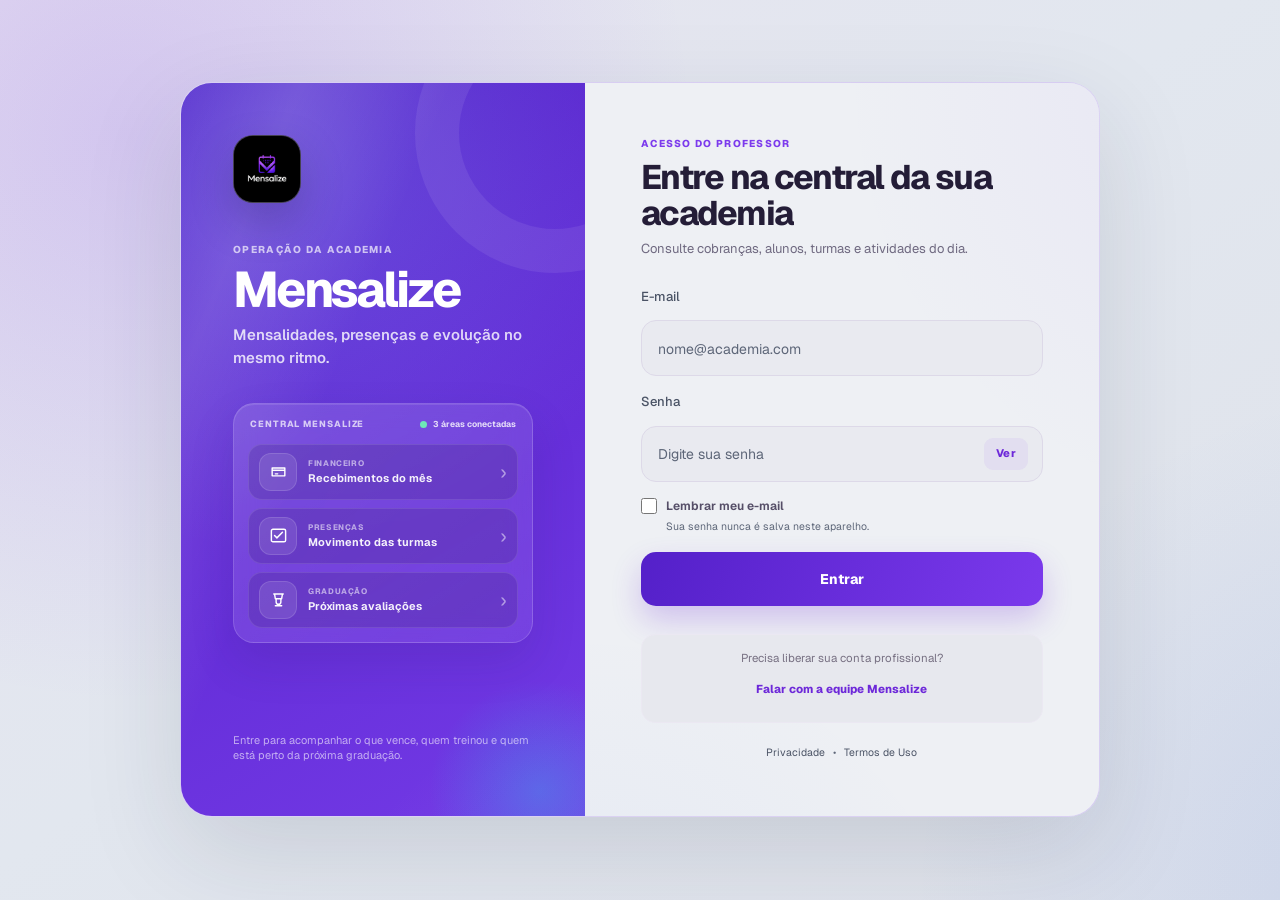
==== commit 6578a7d3: "Add files via upload" ====
--- a/index.html
+++ b/index.html
@@ -39,60 +39,124 @@
 
   <section id="telaLogin" class="tela-login">
     <div class="login-card">
-      <img src="logo.png" class="login-logo" alt="Logo Mensalize">
-      
-      <h1 id="loginNomeApp">Mensalize</h1>
-      <p id="loginSlogan">
-      Sistema de gestão de mensalidades
-      </p>
-
-      <input 
-        type="email" 
-        id="emailLogin" 
-        placeholder="E-mail"
-        autocomplete="username"
-      >
-
-      <div class="login-senha-wrap">
-        <input 
-          type="password" 
-          id="senhaLogin" 
-          placeholder="Senha"
-          autocomplete="current-password"
-        >
-        <button type="button" id="btnMostrarSenhaLogin" class="btn-mostrar-senha" aria-label="Mostrar senha">
-          Ver
-        </button>
-      </div>
-
-      <label class="login-salvar-acesso">
-        <input type="checkbox" id="lembrarEmailProfessor">
-        <span>Lembrar meu e-mail neste aparelho</span>
-      </label>
-
-      <p class="login-aviso-seguranca">
-        A senha não será salva.
-      </p>
-
-      <button id="btnEntrar">Entrar</button>
-      <p class="login-ajuda">
-      Não tem acesso? Solicite sua conta ao administrador.
-      </p>
-      <a 
-        href="https://wa.me/5531982924913?text=Olá, quero solicitar acesso ao sistema Mensalize"
-        target="_blank"
-        class="btn-contato"
-      >
-        Falar com o administrador
-</a>
-
-      <p id="mensagemLogin"></p>
-
-      <nav class="login-legal-links" aria-label="Documentos legais do Mensalize">
-        <a href="privacidade.html" target="_blank" rel="noopener noreferrer">Política de Privacidade</a>
-        <span aria-hidden="true">•</span>
-        <a href="termos.html" target="_blank" rel="noopener noreferrer">Termos de Uso</a>
-      </nav>
+      <section class="login-apresentacao" aria-label="Apresentação do Mensalize">
+        <span class="login-apresentacao-luz" aria-hidden="true"></span>
+        <img src="icons/mensalize-icon-192.png" class="login-logo" alt="">
+        <div class="login-marca-copy">
+          <span class="login-kicker">Operação da academia</span>
+          <h1 id="loginNomeApp">Mensalize</h1>
+          <p id="loginSlogan" class="login-config-slogan" aria-hidden="true">Sistema de gestão de mensalidades</p>
+          <p class="login-marca-frase">Mensalidades, presenças e evolução no mesmo ritmo.</p>
+        </div>
+
+        <div class="login-operacao-preview" aria-label="Áreas acompanhadas no Mensalize">
+          <div class="login-operacao-cabecalho">
+            <span>Central Mensalize</span>
+            <strong><i aria-hidden="true"></i> 3 áreas conectadas</strong>
+          </div>
+
+          <div class="login-operacao-lista">
+            <div class="login-operacao-item login-operacao-financeiro">
+              <span class="login-operacao-icone" aria-hidden="true">
+                <svg viewBox="0 0 24 24"><path d="M4 7.5h16v10H4zM4 10.5h16M8 15h3"/></svg>
+              </span>
+              <div>
+                <small>Financeiro</small>
+                <strong>Recebimentos do mês</strong>
+              </div>
+              <span class="login-operacao-seta" aria-hidden="true">›</span>
+            </div>
+
+            <div class="login-operacao-item login-operacao-presencas">
+              <span class="login-operacao-icone" aria-hidden="true">
+                <svg viewBox="0 0 24 24"><path d="m7 12 3 3 7-7M5 4h14a2 2 0 0 1 2 2v12a2 2 0 0 1-2 2H5a2 2 0 0 1-2-2V6a2 2 0 0 1 2-2Z"/></svg>
+              </span>
+              <div>
+                <small>Presenças</small>
+                <strong>Movimento das turmas</strong>
+              </div>
+              <span class="login-operacao-seta" aria-hidden="true">›</span>
+            </div>
+
+            <div class="login-operacao-item login-operacao-graduacoes">
+              <span class="login-operacao-icone" aria-hidden="true">
+                <svg viewBox="0 0 24 24"><path d="M6 5h12M7 5l1 6h8l1-6M9 11v4a3 3 0 0 0 6 0v-4M8 20h8"/></svg>
+              </span>
+              <div>
+                <small>Graduação</small>
+                <strong>Próximas avaliações</strong>
+              </div>
+              <span class="login-operacao-seta" aria-hidden="true">›</span>
+            </div>
+          </div>
+        </div>
+
+        <p class="login-apresentacao-rodape">Entre para acompanhar o que vence, quem treinou e quem está perto da próxima graduação.</p>
+      </section>
+
+      <section class="login-acesso" aria-labelledby="loginTituloAcesso">
+        <header class="login-acesso-topo">
+          <span>Acesso do professor</span>
+          <h2 id="loginTituloAcesso">Entre na central da sua academia</h2>
+          <p>Consulte cobranças, alunos, turmas e atividades do dia.</p>
+        </header>
+
+        <div class="login-formulario">
+          <div class="login-campo">
+            <label for="emailLogin">E-mail</label>
+            <input
+              type="email"
+              id="emailLogin"
+              placeholder="nome@academia.com"
+              autocomplete="username"
+            >
+          </div>
+
+          <div class="login-campo">
+            <label for="senhaLogin">Senha</label>
+            <div class="login-senha-wrap">
+              <input
+                type="password"
+                id="senhaLogin"
+                placeholder="Digite sua senha"
+                autocomplete="current-password"
+              >
+              <button type="button" id="btnMostrarSenhaLogin" class="btn-mostrar-senha" aria-label="Mostrar senha">
+                Ver
+              </button>
+            </div>
+          </div>
+
+          <div class="login-preferencias">
+            <label class="login-salvar-acesso">
+              <input type="checkbox" id="lembrarEmailProfessor">
+              <span>Lembrar meu e-mail</span>
+            </label>
+            <p class="login-aviso-seguranca">Sua senha nunca é salva neste aparelho.</p>
+          </div>
+
+          <button id="btnEntrar">Entrar</button>
+          <p id="mensagemLogin" aria-live="polite"></p>
+        </div>
+
+        <div class="login-suporte">
+          <p class="login-ajuda">Precisa liberar sua conta profissional?</p>
+          <a
+            href="https://wa.me/5531982924913?text=Olá, quero solicitar acesso ao sistema Mensalize"
+            target="_blank"
+            rel="noopener noreferrer"
+            class="btn-contato"
+          >
+            Falar com a equipe Mensalize
+          </a>
+        </div>
+
+        <nav class="login-legal-links" aria-label="Documentos legais do Mensalize">
+          <a href="privacidade.html" target="_blank" rel="noopener noreferrer">Privacidade</a>
+          <span aria-hidden="true">•</span>
+          <a href="termos.html" target="_blank" rel="noopener noreferrer">Termos de Uso</a>
+        </nav>
+      </section>
     </div>
   </section>
 
--- a/theme.css
+++ b/theme.css
@@ -1,44 +1,53 @@
 /* ================================================================
    MENSALIZE — ENTERPRISE THEME TOKENS
    Fase C0 · Visual SaaS premium
-   Escuro fixo, superfícies sólidas, contraste alto e escala consistente.
+   Claro fixo, superfícies sólidas, contraste alto e escala consistente.
 ================================================================ */
 :root {
   /* Brand */
   --cor-roxo: #7c3aed;
   --cor-roxo-hover: #6d28d9;
-  --cor-roxo-claro: #a78bfa;
-  --cor-roxo-bg: rgba(124, 58, 237, 0.12);
-  --cor-roxo-borda: rgba(124, 58, 237, 0.32);
+  --cor-roxo-claro: #7c3aed;
+  --cor-roxo-bg: rgba(124, 58, 237, 0.09);
+  --cor-roxo-borda: rgba(124, 58, 237, 0.22);
+  --cor-ciano: #0891b2;
+  --cor-ciano-bg: rgba(8, 145, 178, 0.09);
 
   /* Semantic */
-  --verde: #10b981;
-  --verde-bg: rgba(16, 185, 129, 0.12);
-  --verde-borda: rgba(16, 185, 129, 0.30);
-  --amarelo: #f59e0b;
-  --amarelo-bg: rgba(245, 158, 11, 0.12);
-  --amarelo-borda: rgba(245, 158, 11, 0.30);
-  --vermelho: #ef4444;
-  --vermelho-bg: rgba(239, 68, 68, 0.12);
-  --vermelho-borda: rgba(239, 68, 68, 0.30);
-  --azul: #38bdf8;
-  --azul-bg: rgba(56, 189, 248, 0.12);
-  --azul-borda: rgba(56, 189, 248, 0.30);
+  --verde: #046c4f;
+  --verde-bg: rgba(5, 150, 105, 0.09);
+  --verde-borda: rgba(5, 150, 105, 0.22);
+  --amarelo: #92400e;
+  --amarelo-bg: rgba(217, 119, 6, 0.09);
+  --amarelo-borda: rgba(217, 119, 6, 0.22);
+  --vermelho: #b91c1c;
+  --vermelho-bg: rgba(220, 38, 38, 0.08);
+  --vermelho-borda: rgba(220, 38, 38, 0.20);
+  --azul: #2563eb;
+  --azul-bg: rgba(37, 99, 235, 0.08);
+  --azul-borda: rgba(37, 99, 235, 0.20);
 
   /* Surfaces */
-  --bg-base: #060712;
-  --bg-nivel-1: #0d0f1a;
-  --bg-nivel-2: #111321;
-  --bg-nivel-3: #171a2b;
-  --bg-input: #0a0c16;
-  --bg-hover: rgba(255, 255, 255, 0.05);
+  --bg-base: #dfe2ea;
+  --bg-nivel-1: #eef0f4;
+  --bg-nivel-2: #e7e8ee;
+  --bg-nivel-3: #dcdee7;
+  --bg-input: #e9eaf0;
+  --bg-hover: #dde0e8;
+
+  /* Navegação escura oficial */
+  --sidebar-bg: #171a2e;
+  --sidebar-bg-deep: #111421;
+  --sidebar-hover: rgba(255, 255, 255, 0.065);
+  --sidebar-text: #f4f1fa;
+  --sidebar-muted: #b8b5c6;
 
   /* Borders and text */
-  --borda: rgba(255, 255, 255, 0.12);
-  --borda-hover: rgba(167, 139, 250, 0.46);
-  --texto-primario: #f8fafc;
-  --texto-secundario: #b6bccd;
-  --texto-terciario: #7d8498;
+  --borda: #c5c9d4;
+  --borda-hover: #a78bfa;
+  --texto-primario: #1f182e;
+  --texto-secundario: #4a5365;
+  --texto-terciario: #5d6678;
 
   /* Radius */
   --raio-sm: 6px;
@@ -67,11 +76,24 @@
   --space-12: 48px;
 
   /* Effects */
-  --trans: 150ms ease;
-  --sombra-sm: none;
-  --sombra-md: none;
-  --sombra-lg: 0 24px 70px rgba(0, 0, 0, 0.42);
-  --sombra-roxo: none;
+  --trans: 180ms cubic-bezier(0.2, 0.8, 0.2, 1);
+  --motion-fast: 160ms;
+  --motion-base: 360ms;
+  --motion-slow: 700ms;
+  --ease-out: cubic-bezier(0.22, 1, 0.36, 1);
+  --ease-spring: cubic-bezier(0.34, 1.35, 0.64, 1);
+  --sombra-sm: 0 8px 24px rgba(30, 41, 59, 0.06);
+  --sombra-md: 0 16px 42px rgba(30, 41, 59, 0.09);
+  --sombra-lg: 0 28px 72px rgba(30, 41, 59, 0.14);
+  --sombra-roxo: 0 14px 36px rgba(124, 58, 237, 0.18);
+
+  /* Shared professional components */
+  --mensalize-card-radius-pro: 24px;
+  --mensalize-card-border-pro: #c5c9d4;
+  --mensalize-card-bg-pro: #eef0f4;
+  --mensalize-soft-bg-pro: #e3e5ec;
+  --mensalize-soft-bg-hover-pro: #d9dce5;
+  --mensalize-focus-pro: rgba(124, 58, 237, 0.34);
 
   /* Safe areas */
   --safe-top: env(safe-area-inset-top, 0px);
@@ -79,17 +101,3 @@
   --safe-left: env(safe-area-inset-left, 0px);
   --safe-right: env(safe-area-inset-right, 0px);
 }
-
-html[data-tema="claro"],
-body[data-tema="claro"],
-[data-tema="claro"] {
-  --bg-base: #060712;
-  --bg-nivel-1: #0d0f1a;
-  --bg-nivel-2: #111321;
-  --bg-nivel-3: #171a2b;
-  --bg-input: #0a0c16;
-  --texto-primario: #f8fafc;
-  --texto-secundario: #b6bccd;
-  --texto-terciario: #7d8498;
-  --borda: rgba(255, 255, 255, 0.12);
-}
--- a/style.css
+++ b/style.css
@@ -3,23 +3,6 @@
    Usa os tokens globais definidos em theme.css.
    Este arquivo controla telas, cards, botões, listas, modais e responsivo.
 ================================================================ */
-/* ================================================================
-   LEGADO — TEMA CLARO
-   Mantido temporariamente para evitar quebra visual.
-   O Mensalize opera em escuro fixo via theme.css.
-================================================================ */
-[data-tema="claro"] {
-  --bg-base:          #f5f6fb;
-  --bg-nivel-1:       rgba(255, 255, 255, 0.86);
-  --bg-nivel-2:       rgba(255, 255, 255, 0.92);
-  --bg-nivel-3:       #ffffff;
-  --bg-input:         rgba(255, 255, 255, 0.92);
-  --borda:            rgba(17, 24, 39, 0.10);
-  --borda-hover:      rgba(124, 58, 237, 0.40);
-  --texto-primario:   #141525;
-  --texto-secundario: #5c6075;
-  --texto-terciario:  #82879a;
-}
 
 /* ================================================================
    RESET
@@ -41,10 +24,9 @@
 
 body {
   background:
-    radial-gradient(circle at 14% -12%, rgba(139, 92, 246, 0.26), transparent 32%),
-    radial-gradient(circle at 94%   2%, rgba(56, 189, 248, 0.10), transparent 28%),
-    radial-gradient(circle at 74% 110%, rgba(34, 197,  94, 0.08), transparent 34%),
-    linear-gradient(180deg, #060712 0%, #090a16 46%, #070812 100%);
+    radial-gradient(circle at 14% -12%, rgba(139, 92, 246, 0.12), transparent 32%),
+    radial-gradient(circle at 94% 2%, rgba(37, 99, 235, 0.05), transparent 28%),
+    linear-gradient(180deg, var(--bg-nivel-1) 0%, var(--bg-base) 46%, var(--bg-nivel-2) 100%);
   color: var(--texto-primario);
   font-family: var(--fonte);
   font-size: 14px;
@@ -83,19 +65,6 @@
 }
 
 /* ================================================================
-   TEMA CLARO — AJUSTES DE FUNDO
-================================================================ */
-[data-tema="claro"] body {
-  background:
-    radial-gradient(circle at 18% -10%, rgba(139, 92, 246, 0.14), transparent 34%),
-    radial-gradient(circle at 88%  10%, rgba(56,  189, 248, 0.10), transparent 30%),
-    #f5f6fb;
-  color: var(--texto-primario);
-}
-
-[data-tema="claro"] body::before { display: none; }
-
-/* ================================================================
    LAYOUT — SIDEBAR + CONTEÚDO
 ================================================================ */
 .app-layout {
@@ -111,73 +80,14 @@
 .sidebar-app {
   position: fixed !important;
   inset: 0 auto 0 0;
-  width: min(310px, 86vw) !important;
   height: 100dvh !important;
-  padding: 18px !important;
   flex-direction: column !important;
   align-items: stretch !important;
   overflow-y: auto !important;
   overflow-x: hidden !important;
-  background: linear-gradient(180deg, rgba(15, 16, 30, 0.98), rgba(8, 9, 18, 0.98)) !important;
-  border-right: 1px solid rgba(255, 255, 255, 0.10) !important;
-  box-shadow: 28px 0 100px rgba(0, 0, 0, 0.52) !important;
   transform: translateX(-110%);
   transition: transform 0.24s ease;
   z-index: 120;
-}
-
-.sidebar-brand {
-  display: flex;
-  align-items: center;
-  gap: 12px;
-  min-height: 72px;
-  padding: 12px;
-  border-radius: 22px;
-  background: rgba(255, 255, 255, 0.055);
-  border: 1px solid rgba(255, 255, 255, 0.10);
-  min-width: 0 !important;
-}
-
-.sidebar-brand strong { color: #fff; font-size: 18px; letter-spacing: -0.04em; }
-.sidebar-brand span   { color: var(--texto-secundario); font-size: 11px; margin-top: 2px; display: block; }
-
-.sidebar-logo {
-  width: 46px;
-  height: 46px;
-  border-radius: 16px;
-  object-fit: cover;
-  box-shadow: 0 14px 32px rgba(124, 58, 237, 0.26);
-}
-
-.sidebar-menu {
-  display: flex;
-  flex-direction: column !important;
-  gap: 8px !important;
-  margin-top: 8px;
-  min-width: 0 !important;
-}
-
-.menu-item {
-  width: 100%;
-  min-height: 48px;
-  justify-content: flex-start;
-  text-align: left;
-  background: transparent !important;
-  color: var(--texto-secundario) !important;
-  border: 1px solid transparent !important;
-  border-radius: 16px !important;
-  box-shadow: none !important;
-  font-weight: 700 !important;
-  white-space: normal !important;
-  transition: background var(--trans), border-color var(--trans), color var(--trans), transform var(--trans);
-}
-
-.menu-item:hover,
-.menu-item.ativo {
-  background: linear-gradient(135deg, rgba(139, 92, 246, 0.18), rgba(56, 189, 248, 0.06)) !important;
-  color: #fff !important;
-  border-color: rgba(196, 181, 253, 0.18) !important;
-  transform: translateX(3px);
 }
 
 .sidebar-footer {
@@ -209,9 +119,6 @@
 body.menu-aberto .sidebar-app    { transform: translateX(0); }
 body.menu-aberto .menu-overlay   { opacity: 1; visibility: visible; pointer-events: auto; }
 
-[data-tema="claro"] .sidebar-app    { background: rgba(255, 255, 255, 0.96) !important; }
-[data-tema="claro"] .sidebar-brand  { background: rgba(124, 58, 237, 0.06) !important; border-color: rgba(124, 58, 237, 0.14) !important; }
-[data-tema="claro"] .menu-overlay   { background: rgba(17, 24, 39, 0.42) !important; }
 
 /* ================================================================
    BARRA SUPERIOR
@@ -222,12 +129,8 @@
   justify-content: space-between;
   align-items: center;
   gap: 10px;
-  min-height: 78px;
   height: auto;
-  padding: calc(14px + var(--safe-top)) max(6%, calc(5% + var(--safe-right))) 14px max(6%, calc(5% + var(--safe-left)));
-  background: rgba(7, 8, 18, 0.68);
-  border-bottom: 1px solid rgba(255, 255, 255, 0.08);
-position: sticky;
+  position: sticky;
   top: 0;
   z-index: 100;
   width: 100%;
@@ -249,7 +152,7 @@
 .topo-esquerda h1,
 #tituloPagina {
   font-size: clamp(22px, 3vw, 34px);
-  color: #fff;
+  color: var(--texto-primario);
   letter-spacing: -0.055em;
   line-height: 1.04;
   overflow-wrap: anywhere;
@@ -258,32 +161,6 @@
 
 #descricaoPagina { color: var(--texto-secundario); max-width: 680px; }
 
-.page-eyebrow {
-  display: inline-flex;
-  width: fit-content;
-  align-items: center;
-  gap: 6px;
-  font-size: 10px;
-  font-weight: 600;
-  letter-spacing: 0.12em;
-  text-transform: uppercase;
-  color: var(--cor-roxo-claro);
-  background: rgba(139, 92, 246, 0.12);
-  border: 1px solid rgba(196, 181, 253, 0.16);
-  border-radius: var(--raio-pill);
-  padding: 7px 9px;
-  margin-bottom: 8px;
-  line-height: 1;
-}
-
-[data-tema="claro"] .topo,
-[data-tema="claro"] .topo-dashboard {
-  background: rgba(255, 255, 255, 0.88) !important;
-  border-bottom-color: var(--borda) !important;
-}
-
-[data-tema="claro"] .topo-esquerda h1,
-[data-tema="claro"] #tituloPagina { color: #151525 !important; }
 
 /* ================================================================
    BOTÃO MENU
@@ -295,9 +172,9 @@
   min-width: 46px;
   padding: 0;
   border-radius: 16px !important;
-  background: rgba(255, 255, 255, 0.055) !important;
-  border: 1px solid rgba(255, 255, 255, 0.10) !important;
-  color: #fff !important;
+  background: var(--bg-nivel-1) !important;
+  border: 1px solid var(--borda) !important;
+  color: var(--texto-primario) !important;
   font-size: 22px;
   box-shadow: none !important;
   transition: background var(--trans), transform var(--trans);
@@ -305,7 +182,6 @@
 
 .btn-menu:hover { background: rgba(139, 92, 246, 0.16) !important; transform: translateY(-1px); }
 
-[data-tema="claro"] .btn-menu { background: rgba(255, 255, 255, 0.82) !important; color: var(--texto-primario) !important; }
 
 /* ================================================================
    CAIXA DO USUÁRIO
@@ -314,8 +190,8 @@
   display: flex;
   align-items: center;
   gap: 10px;
-  background: rgba(255, 255, 255, 0.055);
-  border: 1px solid rgba(255, 255, 255, 0.10);
+  background: var(--bg-nivel-1);
+  border: 1px solid var(--borda);
   padding: 7px 12px 7px 7px;
   border-radius: var(--raio-pill);
   min-width: 0;
@@ -341,15 +217,6 @@
 /* ================================================================
    CONTAINER
 ================================================================ */
-.container,
-.container-dashboard {
-  padding: 22px max(6%, calc(5% + var(--safe-right))) calc(28px + var(--safe-bottom)) max(6%, calc(5% + var(--safe-left)));
-  max-width: 1440px;
-  width: 100%;
-  max-width: 100%;
-  margin: 0 auto;
-}
-
 /* ================================================================
    CARDS DE RESUMO
 ================================================================ */
@@ -403,8 +270,6 @@
 .cards-dashboard .receber,
 .cards-dashboard .previsao { grid-column: span 1; }
 
-[data-tema="claro"] .card { background: #ffffff !important; border-color: var(--borda) !important; box-shadow: 0 8px 22px rgba(17, 24, 39, 0.05); }
-[data-tema="claro"] .card p { color: #151525 !important; }
 
 /* ================================================================
    ÁREA FORMULÁRIO E LISTA
@@ -416,11 +281,11 @@
 .lista-profissional,
 .financeiro-page,
 .modal-card {
-  background: linear-gradient(180deg, rgba(18, 20, 36, 0.82), rgba(13, 15, 28, 0.90));
-  border: 1px solid rgba(255, 255, 255, 0.095);
+  background: linear-gradient(180deg, var(--bg-nivel-1), var(--bg-nivel-2));
+  border: 1px solid var(--borda);
   border-radius: 26px;
   padding: 22px;
-  box-shadow: 0 18px 48px rgba(0, 0, 0, 0.22);
+  box-shadow: var(--sombra-sm);
 min-width: 0;
   max-width: 100%;
   box-sizing: border-box;
@@ -438,7 +303,7 @@
 .lista h2,
 .area-formulario h2,
 .financeiro-page h2 {
-  color: #fff;
+  color: var(--texto-primario);
   font-size: clamp(18px, 2.3vw, 27px);
   letter-spacing: -0.055em;
 }
@@ -470,17 +335,6 @@
   padding: clamp(20px, 4vw, 34px);
 }
 
-[data-tema="claro"] .dashboard-hero,
-[data-tema="claro"] .painel-card,
-[data-tema="claro"] .area-formulario,
-[data-tema="claro"] .lista,
-[data-tema="claro"] .financeiro-page,
-[data-tema="claro"] .modal-card {
-  background: rgba(255, 255, 255, 0.82) !important;
-  border-color: var(--borda) !important;
-  color: var(--texto-primario) !important;
-  box-shadow: 0 10px 28px rgba(17, 24, 39, 0.06) !important;
-}
 
 /* ================================================================
    FORMULÁRIO
@@ -495,23 +349,6 @@
 /* ================================================================
    INPUTS, SELECT, TEXTAREA
 ================================================================ */
-input,
-select,
-textarea {
-  padding: 12px 14px;
-  background: rgba(255, 255, 255, 0.055);
-  color: var(--texto-primario);
-  border: 1px solid rgba(255, 255, 255, 0.105);
-  border-radius: 15px;
-  outline: none;
-  width: 100%;
-  min-width: 0;
-  font-family: var(--fonte);
-  font-size: 16px; /* evita zoom no iOS */
-  min-height: 48px;
-  transition: border-color var(--trans), box-shadow var(--trans);
-}
-
 input::placeholder { color: var(--texto-terciario); font-size: 14px; }
 textarea { resize: vertical; min-height: 110px; }
 
@@ -532,15 +369,8 @@
   background-color: var(--bg-input);
 }
 
-select option         { background-color: #111118; color: #f4f4f6; font-size: 15px; }
-select option:checked { background-color: #8b5cf6; color: #fff; }
-
-input:focus,
-select:focus,
-textarea:focus {
-  border-color: rgba(196, 181, 253, 0.50);
-  box-shadow: 0 0 0 4px rgba(139, 92, 246, 0.12);
-}
+select option         { background-color: var(--bg-nivel-1); color: #231b35; font-size: 15px; }
+select option:checked { background-color: #7c3aed; color: #fff; }
 
 label,
 .label-campo {
@@ -555,13 +385,6 @@
 .campo-perfil { display: grid; gap: 7px; }
 .campo-cheio  { grid-column: 1 / -1; }
 
-[data-tema="claro"] input,
-[data-tema="claro"] select,
-[data-tema="claro"] textarea {
-  background: rgba(255, 255, 255, 0.92);
-  color: #151525;
-  border-color: var(--borda);
-}
 
 /* ================================================================
    BOTÕES
@@ -617,9 +440,9 @@
 .btn-voltar,
 .btn-secundario,
 .btn-banner {
-  background: rgba(255, 255, 255, 0.065) !important;
+  background: var(--bg-nivel-1) !important;
   color: var(--texto-primario) !important;
-  border: 1px solid rgba(255, 255, 255, 0.10) !important;
+  border: 1px solid var(--borda) !important;
 }
 
 .acao-secundaria:hover,
@@ -642,7 +465,7 @@
 .btn-sair,
 #btnSair {
   background: var(--vermelho-bg) !important;
-  color: #fca5a5 !important;
+  color: var(--vermelho) !important;
   border: 1px solid var(--vermelho-borda) !important;
 }
 
@@ -652,7 +475,7 @@
 .btn-sair:hover,
 #btnSair:hover {
   background: var(--vermelho) !important;
-  color: #fff !important;
+  color: #ffffff !important;
   transform: none;
 }
 
@@ -662,7 +485,7 @@
 .btn-cobrar-item,
 .whatsapp {
   background: rgba(34, 197, 94, 0.13) !important;
-  color: #86efac !important;
+  color: var(--verde) !important;
   border: 1px solid rgba(34, 197, 94, 0.24) !important;
 }
 
@@ -712,7 +535,7 @@
   border-radius: 50%;
   background: var(--vermelho-bg);
   border: 1px solid var(--vermelho-borda) !important;
-  color: #f87171;
+  color: var(--vermelho);
   font-size: 18px;
   line-height: 1;
   flex-shrink: 0;
@@ -749,7 +572,7 @@
   border-radius: var(--raio-sm);
   background: var(--vermelho-bg);
   border: 1px solid var(--vermelho-borda) !important;
-  color: #f87171;
+  color: var(--vermelho);
   min-height: unset;
   flex-shrink: 0;
 }
@@ -771,15 +594,6 @@
 }
 .btn-salvar-limite:hover { transform: translateY(-1px); box-shadow: var(--sombra-roxo); }
 
-[data-tema="claro"] .btn-menu,
-[data-tema="claro"] .btn-tema,
-[data-tema="claro"] .btn-admin,
-[data-tema="claro"] .btn-secundario,
-[data-tema="claro"] .btn-texto {
-  background: rgba(255, 255, 255, 0.82) !important;
-  border-color: var(--borda) !important;
-  color: var(--texto-primario) !important;
-}
 
 /* ================================================================
    BADGES
@@ -801,25 +615,22 @@
   flex-shrink: 0;
 }
 
-.status-pago     { background: var(--verde-bg)    !important; color: #4ade80;        border: 1px solid var(--verde-borda); }
+.status-pago     { background: var(--verde-bg)    !important; color: var(--verde);   border: 1px solid var(--verde-borda); }
 .status-hoje     { background: var(--azul-bg)     !important; color: var(--azul);    border: 1px solid var(--azul-borda); }
 .status-pendente { background: var(--amarelo-bg)  !important; color: var(--amarelo); border: 1px solid var(--amarelo-borda); }
-.status-atrasado { background: var(--vermelho-bg) !important; color: #f87171;        border: 1px solid var(--vermelho-borda); }
-
-.admin-status-atrasado { background: var(--vermelho-bg); color: #f87171;       border: 1px solid var(--vermelho-borda); }
+.status-atrasado { background: var(--vermelho-bg) !important; color: var(--vermelho); border: 1px solid var(--vermelho-borda); }
+
+.admin-status-atrasado { background: var(--vermelho-bg); color: var(--vermelho); border: 1px solid var(--vermelho-borda); }
 .admin-status-hoje     { background: var(--azul-bg);     color: var(--azul);   border: 1px solid var(--azul-borda); }
 .admin-status-pendente { background: var(--amarelo-bg);  color: var(--amarelo);border: 1px solid var(--amarelo-borda); }
 
-.badge-admin   { background: var(--cor-roxo); padding: 3px 9px; border-radius: 6px; font-size: 11px; font-weight: 700; }
-.badge-cliente { background: var(--bg-nivel-3); padding: 3px 9px; border-radius: 6px; font-size: 11px; color: var(--texto-secundario); }
-
 /* ================================================================
    CARD DO ALUNO
 ================================================================ */
 .aluno-card {
   position: relative;
-  background: linear-gradient(180deg, rgba(21, 23, 40, 0.84), rgba(13, 15, 28, 0.88));
-  border: 1px solid rgba(255, 255, 255, 0.09);
+  background: linear-gradient(180deg, var(--bg-nivel-1), var(--bg-nivel-2));
+  border: 1px solid var(--borda);
   border-radius: 24px;
   padding: 18px;
   margin-bottom: 12px;
@@ -868,7 +679,7 @@
   min-width: 0;
 }
 
-.aluno-premium-topo h3 { font-size: 16px; color: #fff; font-weight: 700; letter-spacing: -0.04em; text-transform: capitalize; overflow-wrap: anywhere; }
+.aluno-premium-topo h3 { font-size: 16px; color: var(--texto-primario); font-weight: 700; letter-spacing: -0.04em; text-transform: capitalize; overflow-wrap: anywhere; }
 .aluno-premium-topo p  { margin-top: 4px; color: var(--texto-secundario); font-size: 13px; }
 
 .aluno-premium-grid {
@@ -879,8 +690,8 @@
 }
 
 .info-premium {
-  background: linear-gradient(180deg, rgba(255, 255, 255, 0.060), rgba(255, 255, 255, 0.035));
-  border: 1px solid rgba(255, 255, 255, 0.090);
+  background: var(--bg-nivel-1);
+  border: 1px solid var(--borda);
   border-radius: 22px;
   padding: 12px;
 }
@@ -888,9 +699,6 @@
 .info-premium span   { display: block; color: var(--texto-terciario); font-size: 10px; text-transform: uppercase; letter-spacing: 0.6px; margin-bottom: 5px; }
 .info-premium strong { color: var(--texto-primario); font-size: 16px; font-weight: 700; }
 
-[data-tema="claro"] .aluno-card { background: #ffffff !important; border-color: var(--borda) !important; box-shadow: 0 4px 16px rgba(0, 0, 0, 0.06); }
-[data-tema="claro"] .aluno-premium-topo h3 { color: #151525 !important; }
-[data-tema="claro"] .info-premium { background: rgba(17, 24, 39, 0.035) !important; border-color: var(--borda) !important; }
 
 /* Avatar e foto no card */
 .aluno-topo-identidade { display: flex; align-items: flex-start; gap: 12px; min-width: 0; }
@@ -939,7 +747,7 @@
 .acoes-premium button:hover { transform: translateY(-1px); opacity: 0.9; }
 
 .acao-principal { background: linear-gradient(135deg, #22c55e, #16a34a) !important; color: #fff !important; }
-.acao-perigo    { background: var(--vermelho-bg) !important; color: #f87171 !important; border: 1px solid var(--vermelho-borda) !important; }
+.acao-perigo    { background: var(--vermelho-bg) !important; color: var(--vermelho) !important; border: 1px solid var(--vermelho-borda) !important; }
 
 .botoes-card { margin-top: 10px; display: flex; flex-wrap: wrap; gap: 8px; }
 
@@ -966,8 +774,8 @@
 .filtros button,
 .filtro-evolucao,
 .ranking-tab {
-  background: rgba(255, 255, 255, 0.055) !important;
-  border: 1px solid rgba(255, 255, 255, 0.09) !important;
+  background: var(--bg-nivel-1) !important;
+  border: 1px solid var(--borda) !important;
   color: var(--texto-secundario) !important;
   border-radius: var(--raio-pill) !important;
   padding: 8px 14px;
@@ -976,22 +784,12 @@
   min-height: 38px;
   white-space: nowrap;
   flex-shrink: 0;
-  transition: all var(--trans);
 }
 
 .filtros button:hover,
 .filtro-evolucao:hover,
 .ranking-tab:hover { background: var(--cor-roxo-bg) !important; border-color: var(--borda-hover) !important; color: var(--texto-primario) !important; transform: none; }
 
-.filtro-ativo,
-.filtros button.ativo,
-.filtro-evolucao.ativo,
-.ranking-tab.ativo,
-.ranking-tab.selecionado { background: rgba(139, 92, 246, 0.18) !important; border-color: rgba(196, 181, 253, 0.25) !important; color: #fff !important; }
-
-[data-tema="claro"] .filtros button { background: rgba(17, 24, 39, 0.04) !important; border-color: var(--borda) !important; color: var(--texto-secundario) !important; }
-[data-tema="claro"] .filtro-ativo,
-[data-tema="claro"] .filtros button.ativo { background: var(--cor-roxo) !important; border-color: var(--cor-roxo) !important; color: #fff !important; }
 
 /* ================================================================
    CAMPO DE BUSCA
@@ -1079,7 +877,6 @@
 
 #modalAluno form { grid-template-columns: 1fr; }
 
-[data-tema="claro"] .modal { background: rgba(0, 0, 0, 0.4) !important; }
 
 /* ================================================================
    TOAST
@@ -1089,12 +886,12 @@
   left: 16px;
   right: 16px;
   bottom: calc(16px + var(--safe-bottom));
-  background: rgba(16, 18, 32, 0.92) !important;
-  border: 1px solid rgba(255, 255, 255, 0.11) !important;
+  background: rgba(238, 240, 244, 0.98) !important;
+  border: 1px solid var(--borda) !important;
   color: var(--texto-primario);
   padding: 14px 18px;
   border-radius: 20px !important;
-  box-shadow: 0 22px 70px rgba(0, 0, 0, 0.42) !important;
+  box-shadow: var(--sombra-md) !important;
 z-index: 2000;
   font-size: 13px;
   font-weight: 500;
@@ -1108,10 +905,10 @@
    BANNER DE VENCIMENTOS
 ================================================================ */
 .banner-vencimentos {
-  background: rgba(16, 18, 32, 0.92) !important;
-  border: 1px solid rgba(255, 255, 255, 0.11) !important;
+  background: rgba(238, 240, 244, 0.98) !important;
+  border: 1px solid var(--amarelo-borda) !important;
   border-radius: 20px !important;
-  box-shadow: 0 22px 70px rgba(0, 0, 0, 0.42) !important;
+  box-shadow: var(--sombra-sm) !important;
 margin: 14px 6% 0;
   padding: 12px 16px;
   display: flex;
@@ -1121,7 +918,7 @@
   flex-wrap: wrap;
   font-size: 13px;
   font-weight: 600;
-  color: #fff;
+  color: var(--texto-primario);
 }
 
 .banner-acoes { display: flex; gap: 8px; flex-wrap: wrap; }
@@ -1134,9 +931,9 @@
   border-radius: var(--raio-xl);
   padding: 20px 20px 16px;
   overflow: hidden;
-  background: linear-gradient(180deg, rgba(18, 20, 36, 0.82), rgba(13, 15, 28, 0.90));
-  border: 1px solid rgba(255, 255, 255, 0.095);
-  box-shadow: 0 18px 48px rgba(0, 0, 0, 0.22);
+  background: linear-gradient(180deg, var(--bg-nivel-1), var(--bg-nivel-2));
+  border: 1px solid var(--borda);
+  box-shadow: var(--sombra-sm);
 }
 
 .grafico-topo { display: flex; justify-content: space-between; align-items: center; margin-bottom: 20px; }
@@ -1252,9 +1049,9 @@
 .tela-login {
   min-height: 100dvh;
   background:
-    radial-gradient(circle at 50%  0%, rgba(139, 92, 246, 0.30), transparent 34%),
-    radial-gradient(circle at 88% 74%, rgba(56,  189, 248, 0.12), transparent 30%),
-    #060712;
+    radial-gradient(circle at 50% 0%, rgba(139, 92, 246, 0.16), transparent 34%),
+    radial-gradient(circle at 88% 74%, rgba(37, 99, 235, 0.08), transparent 30%),
+    var(--bg-base);
   display: flex;
   justify-content: center;
   align-items: center;
@@ -1264,12 +1061,12 @@
 .login-card {
   width: 100%;
   max-width: 430px;
-  background: linear-gradient(180deg, rgba(17, 18, 34, 0.88), rgba(12, 13, 25, 0.94));
-  border: 1px solid rgba(255, 255, 255, 0.10);
+  background: linear-gradient(180deg, var(--bg-nivel-1), var(--bg-nivel-2));
+  border: 1px solid var(--borda);
   border-radius: 30px;
   padding: 36px 28px;
   text-align: center;
-  box-shadow: 0 32px 110px rgba(0, 0, 0, 0.54), 0 0 0 1px rgba(139, 92, 246, 0.12) inset;
+  box-shadow: var(--sombra-lg), 0 0 0 1px rgba(139, 92, 246, 0.08) inset;
 position: relative;
   overflow: hidden;
 }
@@ -1284,9 +1081,9 @@
 
 .login-card > * { position: relative; z-index: 1; }
 .login-logo { width: 72px; height: 72px; border-radius: 24px; object-fit: cover; margin-bottom: 16px; box-shadow: 0 0 0 1px rgba(255, 255, 255, 0.10), 0 18px 42px rgba(124, 58, 237, 0.34); }
-.login-card h1 { font-size: clamp(30px, 5vw, 40px); color: #fff; letter-spacing: -0.06em; margin-bottom: 6px; font-weight: 600; }
+.login-card h1 { font-size: clamp(30px, 5vw, 40px); color: var(--texto-primario); letter-spacing: -0.06em; margin-bottom: 6px; font-weight: 600; }
 .login-card p  { color: var(--texto-secundario); margin-bottom: 24px; font-size: 14px; }
-.login-card input  { margin-bottom: 10px; min-height: 54px; background: rgba(255, 255, 255, 0.055); border: 1px solid rgba(255, 255, 255, 0.09); border-radius: 16px; }
+.login-card input  { margin-bottom: 10px; min-height: 54px; background: var(--bg-input); border: 1px solid var(--borda); border-radius: 16px; }
 .login-card button { width: 100%; padding: 14px; min-height: 52px; border-radius: 16px; font-size: 15px; font-weight: 600; letter-spacing: -0.02em; }
 
 #mensagemLogin { min-height: 20px; margin-top: 14px; color: var(--amarelo); font-size: 13px; }
@@ -1303,11 +1100,9 @@
 ================================================================ */
 .admin-container { max-width: 1000px; margin: auto; padding: 24px 20px calc(24px + var(--safe-bottom)); }
 .admin-topo      { display: flex; justify-content: space-between; align-items: center; margin-bottom: 20px; }
-.admin-grid      { display: grid; grid-template-columns: 1fr 1fr; gap: 16px; }
-
 .admin-card {
-  background: linear-gradient(180deg, rgba(255, 255, 255, 0.060), rgba(255, 255, 255, 0.035));
-  border: 1px solid rgba(255, 255, 255, 0.090);
+  background: linear-gradient(180deg, var(--bg-nivel-1), var(--bg-nivel-2));
+  border: 1px solid var(--borda);
   border-radius: 22px;
   padding: 18px;
   margin-bottom: 14px;
@@ -1317,13 +1112,12 @@
 .admin-card p  { margin: 4px 0; color: var(--texto-secundario); font-size: 13px; }
 .admin-card input { width: 100%; margin-bottom: 10px; }
 
-.admin-aluno-row { display: flex; justify-content: space-between; align-items: center; gap: 12px; background: rgba(255, 255, 255, 0.02); border: 1px solid var(--borda); border-radius: var(--raio-md); padding: 10px 14px; transition: background var(--trans); }
+.admin-aluno-row { display: flex; justify-content: space-between; align-items: center; gap: 12px; background: var(--bg-nivel-1); border: 1px solid var(--borda); border-radius: var(--raio-md); padding: 10px 14px; transition: background var(--trans); }
 .admin-aluno-row:hover { background: var(--cor-roxo-bg); }
 .admin-aluno-info    { display: flex; flex-direction: column; gap: 3px; min-width: 0; }
 .admin-aluno-nome    { font-size: 13px; font-weight: 700; color: var(--texto-primario); white-space: nowrap; overflow: hidden; text-overflow: ellipsis; }
 .admin-aluno-detalhe { font-size: 11px; color: var(--texto-terciario); }
 
-[data-tema="claro"] .admin-card { background: #ffffff !important; border-color: var(--borda) !important; }
 
 /* ================================================================
    EDIÇÃO RÁPIDA
@@ -1374,7 +1168,6 @@
 .pagamento-recente-item span   { color: var(--texto-terciario); font-size: 12px; }
 .pagamento-recente-valor       { color: var(--verde) !important; font-size: 14px !important; font-weight: 600; white-space: nowrap; }
 
-[data-tema="claro"] .pagamento-recente-item { background: rgba(17, 24, 39, 0.035) !important; border-color: var(--borda) !important; }
 
 /* ================================================================
    EMPTY STATE / MINI LOADING
@@ -1384,13 +1177,12 @@
 .center-message {
   color: var(--texto-secundario);
   padding: 16px;
-  background: rgba(255, 255, 255, 0.04);
-  border: 1px dashed rgba(255, 255, 255, 0.12);
+  background: var(--bg-nivel-2);
+  border: 1px dashed var(--borda);
   border-radius: 18px;
   text-align: center;
 }
 
-[data-tema="claro"] .empty-state-mini { background: rgba(17, 24, 39, 0.035) !important; border-color: var(--borda) !important; }
 
 /* ================================================================
    DASHBOARD LAYOUT
@@ -1403,9 +1195,7 @@
 
 .ultimos-pagamentos,
 .lista-evolucao,
-.lista-presencas,
-.avisos-lista,
-.lista-solicitacoes { display: grid; gap: 10px; }
+.lista-presencas { display: grid; gap: 10px; }
 
 .hero-actions { display: flex; flex-wrap: wrap; justify-content: flex-end; gap: 8px; }
 
@@ -1436,7 +1226,6 @@
 .financeiro-box.receber strong { color: var(--azul); }
 .financeiro-box.previsao strong { color: var(--cor-roxo-claro); }
 
-[data-tema="claro"] .financeiro-box { background: rgba(17, 24, 39, 0.035) !important; border-color: var(--borda) !important; }
 
 #viewFinanceiro .area-grafico { margin-top: 18px; }
 
@@ -1446,7 +1235,7 @@
 .acoes-rapidas-grid { display: grid; gap: 10px; }
 
 .acao-rapida {
-  background: rgba(255, 255, 255, 0.04);
+  background: var(--bg-nivel-1);
   border: 1px solid var(--borda);
   color: var(--texto-primario);
   text-align: left;
@@ -1458,8 +1247,6 @@
   box-shadow: none;
 }
 
-[data-tema="claro"] .acao-rapida { background: rgba(17, 24, 39, 0.035) !important; border-color: var(--borda) !important; }
-[data-tema="claro"] .acao-rapida:hover { background: rgba(124, 58, 237, 0.10) !important; border-color: rgba(124, 58, 237, 0.25) !important; }
 
 /* ================================================================
    PERFIL
@@ -1478,35 +1265,8 @@
 .campo-perfil { display: grid; gap: 7px; }
 .campo-perfil span { color: var(--texto-secundario); font-size: 12px; font-weight: 700; text-transform: uppercase; letter-spacing: 0.6px; }
 
-.perfil-ajuda {
-  color: var(--texto-secundario);
-  background: rgba(255, 255, 255, 0.035);
-  border: 1px solid var(--borda);
-  border-radius: var(--raio-md);
-  padding: 12px 14px;
-  font-size: 13px;
-}
-
-.perfil-ajuda strong { color: var(--texto-primario); }
-
 .btn-salvar-perfil { width: fit-content; min-width: 180px; }
 .msg-perfil { color: var(--verde); font-size: 13px; min-height: 20px; }
-
-.perfil-recursos {
-  display: grid;
-  gap: 10px;
-  padding: 16px;
-  background: rgba(255, 255, 255, 0.04);
-  border: 1px solid rgba(255, 255, 255, 0.08);
-  border-radius: 22px;
-}
-
-.perfil-recursos-titulo { color: #fff; font-weight: 600; font-size: 13px; }
-.perfil-recursos label  { display: flex; align-items: center; gap: 10px; color: var(--texto-secundario); font-size: 14px; }
-.perfil-recursos input[type="checkbox"] { width: auto; min-height: auto; accent-color: var(--cor-roxo); }
-
-[data-tema="claro"] .perfil-ajuda      { background: rgba(0, 0, 0, 0.035) !important; }
-[data-tema="claro"] .perfil-recursos   { background: #ffffff !important; border-color: rgba(17, 24, 39, 0.10) !important; }
 
 /* ================================================================
    FORMULÁRIO SEÇÃO
@@ -1516,13 +1276,13 @@
   gap: 14px;
   padding: 18px;
   margin-bottom: 18px;
-  background: rgba(255, 255, 255, 0.035);
-  border: 1px solid rgba(255, 255, 255, 0.08);
+  background: var(--bg-nivel-1);
+  border: 1px solid var(--borda);
   border-radius: 18px;
   grid-column: 1 / -1;
 }
 
-.form-section h3 { margin: 0 0 4px; font-size: 15px; color: #fff; letter-spacing: -0.01em; grid-column: 1 / -1; }
+.form-section h3 { margin: 0 0 4px; font-size: 15px; color: var(--texto-primario); letter-spacing: -0.01em; grid-column: 1 / -1; }
 .form-section label { display: grid; gap: 7px; }
 .form-section label span { font-size: 13px; font-weight: 700; color: var(--cor-roxo-claro); }
 .form-section textarea { min-height: 90px; resize: vertical; }
@@ -1530,7 +1290,6 @@
 .form-section select,
 .form-section textarea { width: 100%; }
 
-[data-tema="claro"] .form-section { background: #ffffff; border-color: rgba(17, 24, 39, 0.10); }
 
 /* ================================================================
    EVOLUÇÃO / GRADUAÇÃO
@@ -1538,7 +1297,6 @@
 .evolucao-mini-grid,
 .evolucao-resumo-grid { display: grid; grid-template-columns: repeat(2, minmax(0, 1fr)); gap: 10px; }
 
-.evolucao-mini-card,
 .evolucao-item {
   background: rgba(255, 255, 255, 0.045);
   border: 1px solid rgba(255, 255, 255, 0.085);
@@ -1550,7 +1308,7 @@
 .evolucao-item span,
 .evolucao-item small { display: block; color: var(--texto-secundario); font-size: 12px; margin-top: 4px; }
 
-.evolucao-mini-card strong { display: block; margin-top: 6px; color: var(--texto-primario); font-size: 26px; }
+.evolucao-mini-card strong { color: var(--texto-primario); }
 
 .lista-evolucao { display: grid; gap: 10px; margin-top: 14px; }
 
@@ -1565,39 +1323,14 @@
 
 .evolucao-acoes { display: flex; flex-wrap: wrap; gap: 8px; justify-content: flex-end; }
 
-.evolucao-apto     { border-color: var(--verde-borda);      background: var(--verde-bg); }
-.evolucao-proximo  { border-color: var(--amarelo-borda);    background: var(--amarelo-bg); }
-.evolucao-evolucao { border-color: var(--cor-roxo-borda);   background: var(--cor-roxo-bg); }
-
 .aluno-evolucao-resumo { margin-top: 5px !important; color: var(--cor-roxo-claro) !important; font-size: 12px !important; }
 
-[data-tema="claro"] .evolucao-mini-card,
-[data-tema="claro"] .evolucao-item { background: #ffffff; border-color: rgba(17, 24, 39, 0.10); }
 
 /* ================================================================
    PRESENÇAS
 ================================================================ */
-.presencas-page { overflow: hidden; display: grid; gap: 16px; }
-
-.presenca-controles {
-  display: grid;
-  grid-template-columns: minmax(180px, 0.7fr) minmax(220px, 1fr) auto;
-  gap: 12px;
-  align-items: end;
-  margin-bottom: 16px;
-  background: rgba(255, 255, 255, 0.04);
-  border: 1px solid rgba(255, 255, 255, 0.08);
-  border-radius: 22px;
-  padding: 14px;
-}
-
 .presenca-controles select,
 .presenca-controles input { min-height: 48px; }
-
-.presenca-resumo-grid { margin-bottom: 14px; }
-.presenca-acoes { display: flex; flex-wrap: wrap; gap: 10px; margin: 14px 0; }
-
-.lista-presencas { display: grid; gap: 14px; margin-top: 14px; }
 
 .presenca-turma-card {
   background: rgba(255, 255, 255, 0.045);
@@ -1622,7 +1355,6 @@
   border: 1px solid var(--borda);
   border-radius: var(--raio-md);
   cursor: pointer;
-  transition: border-color var(--trans), background var(--trans), transform var(--trans);
 }
 
 .presenca-aluno-item:hover { border-color: var(--borda-hover); transform: translateY(-1px); }
@@ -1639,46 +1371,17 @@
   white-space: nowrap;
 }
 
-.presenca-aluno-item.presente { border-color: var(--verde-borda); background: var(--verde-bg); }
 .presenca-aluno-item.presente em { color: var(--verde); background: rgba(34, 197, 94, 0.12); border: 1px solid var(--verde-borda); }
-.presenca-aluno-item.faltou em   { color: var(--texto-secundario); background: rgba(255, 255, 255, 0.04); border: 1px solid var(--borda); }
-
-[data-tema="claro"] .presenca-turma-card,
-[data-tema="claro"] .presenca-aluno-item { background: #ffffff; border-color: rgba(17, 24, 39, 0.10); }
-[data-tema="claro"] .presenca-aluno-item.presente { background: rgba(34, 197, 94, 0.10); border-color: rgba(34, 197, 94, 0.25); }
+.presenca-aluno-item.faltou em   { color: var(--texto-secundario); background: var(--bg-nivel-2); border: 1px solid var(--borda); }
+
 
 /* ================================================================
    SOLICITAÇÕES DE ALTERAÇÃO
 ================================================================ */
-.lista-solicitacoes { display: grid; gap: 12px; margin-top: 16px; }
-
 .solicitacao-card {
-  display: grid;
   grid-template-columns: minmax(0, 1fr) auto;
-  gap: 14px;
   align-items: center;
-  background: rgba(255, 255, 255, 0.045);
-  border: 1px solid rgba(255, 255, 255, 0.085);
-  border-radius: var(--raio-lg);
-  padding: 16px;
-}
-
-.solicitacao-card h3  { font-size: 16px; margin-bottom: 8px; }
-.solicitacao-card p,
-.solicitacao-card small { color: var(--texto-secundario); font-size: 13px; display: block; margin-top: 4px; }
-
-.solicitacao-acoes { display: flex; flex-wrap: wrap; gap: 8px; justify-content: flex-end; }
-.solicitacao-acoes button { min-width: 92px; }
-
-.solicitacao-card.status-aprovada { border-color: var(--verde-borda); }
-.solicitacao-card.status-recusada { opacity: 0.75; border-color: var(--vermelho-borda); }
-
-/* ================================================================
-   AVISOS
-================================================================ */
-.avisos-page   { display: grid; gap: 16px; }
-.aviso-topo    { min-width: 0; }
-.aviso-card    { min-width: 0; max-width: 100%; box-sizing: border-box; }
+}
 
 /* ================================================================
    CHIPS — DIAS DA SEMANA
@@ -1711,8 +1414,8 @@
   padding: 0 14px;
   border-radius: var(--raio-pill);
   border: 1px solid rgba(168, 85, 247, 0.28);
-  background: rgba(255, 255, 255, 0.045);
-  color: #c4b5fd;
+  background: var(--bg-nivel-1);
+  color: var(--cor-roxo);
   font-size: 13px;
   font-weight: 600;
   transition: 0.18s ease;
@@ -1722,7 +1425,7 @@
   transform: translateY(-1px);
   border-color: rgba(168, 85, 247, 0.65);
   background: rgba(168, 85, 247, 0.12);
-  color: #ffffff;
+  color: var(--cor-roxo-hover);
 }
 
 .dia-chip input:checked + span {
@@ -1760,7 +1463,7 @@
   border-radius: var(--raio-pill);
   border: 1px solid rgba(34, 197, 94, 0.35);
   background: rgba(34, 197, 94, 0.08);
-  color: #86efac;
+  color: var(--verde);
   font-size: 13px;
   font-weight: 600;
   transition: 0.18s ease;
@@ -1780,7 +1483,7 @@
   font-weight: 600;
 }
 
-.turma-status-chip input:not(:checked) + span              { border-color: rgba(239, 68, 68, 0.35); background: rgba(239, 68, 68, 0.08); color: #fca5a5; }
+.turma-status-chip input:not(:checked) + span              { border-color: rgba(239, 68, 68, 0.35); background: rgba(239, 68, 68, 0.08); color: var(--vermelho); }
 .turma-status-chip input:not(:checked) + span::before      { content: "×"; background: #ef4444; color: #fff; }
 
 /* ================================================================
@@ -1814,7 +1517,7 @@
 .view-app, .dashboard-grid, .cards-dashboard, .cards,
 .lista, .area-formulario, .painel-card, .dashboard-hero,
 .financeiro-page, .financeiro-box, .aluno-card,
-.turma-card, .turma-item, .aviso-card, .solicitacao-card,
+.turma-card, .turma-item, .solicitacao-card,
 .presenca-turma-card {
   min-width: 0;
   max-width: 100%;
@@ -1827,9 +1530,7 @@
 
 /* Imagens nunca empurram a tela */
 .view-app img, .lista img, .painel-card img, .area-formulario img,
-.dashboard-hero img, .aniversariantes-container img, .aniversariantes-lista img,
-.lista-aniversariantes img, .card-aniversariante img, .aniversariante-card img,
-.birthday-card img, [class*="anivers"] img, [class*="birthday"] img {
+.dashboard-hero img, [class*="anivers"] img, [class*="birthday"] img {
   display: block;
   max-width: 100%;
   height: auto;
@@ -1839,13 +1540,7 @@
 /* ================================================================
    ANIVERSARIANTES
 ================================================================ */
-#aniversariantes,
-#listaAniversariantes,
-#cardsAniversariantes,
-.aniversariantes,
-.aniversariantes-container,
-.aniversariantes-lista,
-.lista-aniversariantes {
+#listaAniversariantes {
   display: grid;
   grid-template-columns: repeat(auto-fit, minmax(170px, 220px));
   gap: 18px;
@@ -1855,9 +1550,7 @@
   max-width: 100%;
 }
 
-#aniversariantes > *, #listaAniversariantes > *, #cardsAniversariantes > *,
-.aniversariantes > *, .aniversariantes-container > *,
-.aniversariantes-lista > *, .lista-aniversariantes > * {
+#listaAniversariantes > * {
   width: 100%;
   max-width: 220px;
   min-height: 210px;
@@ -1874,9 +1567,7 @@
   border: 1px solid rgba(255, 255, 255, 0.075);
 }
 
-#aniversariantes img, #listaAniversariantes img, #cardsAniversariantes img,
-.aniversariantes img, .aniversariantes-container img,
-.aniversariantes-lista img, .lista-aniversariantes img {
+#listaAniversariantes img {
   width: 82px !important;
   height: 82px !important;
   max-width: 82px !important;
@@ -1891,13 +1582,9 @@
   flex-shrink: 0;
 }
 
-#aniversariantes p, #aniversariantes strong, #aniversariantes span,
-#listaAniversariantes p, #listaAniversariantes strong, #listaAniversariantes span,
-#cardsAniversariantes p, #cardsAniversariantes strong, #cardsAniversariantes span,
-.aniversariantes p, .aniversariantes strong, .aniversariantes span,
-.aniversariantes-container p, .aniversariantes-container strong, .aniversariantes-container span,
-.aniversariantes-lista p, .aniversariantes-lista strong, .aniversariantes-lista span,
-.lista-aniversariantes p, .lista-aniversariantes strong, .lista-aniversariantes span {
+#listaAniversariantes p,
+#listaAniversariantes strong,
+#listaAniversariantes span {
   text-align: center;
   width: 100%;
   max-width: 100%;
@@ -1907,9 +1594,7 @@
   overflow-wrap: break-word;
 }
 
-#aniversariantes button, #listaAniversariantes button, #cardsAniversariantes button,
-.aniversariantes button, .aniversariantes-container button,
-.aniversariantes-lista button, .lista-aniversariantes button {
+#listaAniversariantes button {
   width: 100% !important;
   max-width: 150px !important;
   min-height: 42px !important;
@@ -1991,7 +1676,6 @@
   .usuario-box  { width: 100%; justify-content: space-between; flex-wrap: wrap; }
   .container    { padding: 16px 5% calc(24px + var(--safe-bottom)); }
   .banner-vencimentos { margin: 10px 5% 0; }
-  .admin-grid   { grid-template-columns: 1fr; }
 }
 
 @media (max-width: 800px) {
@@ -2089,7 +1773,7 @@
   .aluno-card,
   .presenca-controles,
   .turma-card, .turma-item,
-  .aviso-card, .solicitacao-card {
+  .solicitacao-card {
     border-radius: 22px !important;
     padding: 16px !important;
   }
@@ -2100,9 +1784,7 @@
   .topo-form,
   .grafico-topo,
   .section-title-row,
-  .aluno-premium-topo,
-  .turma-item-topo,
-  .aviso-topo {
+  .aluno-premium-topo {
     flex-direction: column !important;
     align-items: stretch !important;
     gap: 10px !important;
@@ -2128,7 +1810,7 @@
   .cards-dashboard, .cards, .dashboard-grid,
   .financeiro-resumo-grid, .evolucao-resumo-grid,
   .presenca-resumo-grid, .solicitacoes-resumo-grid,
-  .perfil-form, .admin-grid, form, .aluno-premium-grid {
+  .perfil-form, form, .aluno-premium-grid {
     grid-template-columns: 1fr !important;
   }
 
@@ -2176,32 +1858,25 @@
     max-width: none !important;
   }
 
-  .aniversariantes-container, .aniversariantes-lista, .lista-aniversariantes,
-  .card-aniversariante, .aniversariante-card, .birthday-card,
-  [class*="anivers"], [class*="birthday"] {
+  #listaAniversariantes,
+  [class*="anivers"] {
     max-width: 100% !important;
     overflow: hidden !important;
     box-sizing: border-box !important;
   }
 
-  #aniversariantes, #listaAniversariantes, #cardsAniversariantes,
-  .aniversariantes, .aniversariantes-container,
-  .aniversariantes-lista, .lista-aniversariantes {
+  #listaAniversariantes {
     grid-template-columns: 1fr !important;
     gap: 14px !important;
   }
 
-  #aniversariantes > *, #listaAniversariantes > *, #cardsAniversariantes > *,
-  .aniversariantes > *, .aniversariantes-container > *,
-  .aniversariantes-lista > *, .lista-aniversariantes > * {
+  #listaAniversariantes > * {
     max-width: 100% !important;
     min-height: auto !important;
     padding: 16px !important;
   }
 
-  #aniversariantes img, #listaAniversariantes img, #cardsAniversariantes img,
-  .aniversariantes img, .aniversariantes-container img,
-  .aniversariantes-lista img, .lista-aniversariantes img {
+  #listaAniversariantes img {
     width: 88px !important;
     height: 88px !important;
     max-width: 88px !important;
@@ -2233,8 +1908,6 @@
 
   .financeiro-resumo-grid   { grid-template-columns: 1fr; }
   .solicitacao-card         { grid-template-columns: 1fr; }
-  .solicitacao-acoes        { justify-content: stretch; }
-  .solicitacao-acoes button { flex: 1; }
 }
 
 @media (max-width: 640px) {
@@ -2266,7 +1939,6 @@
   .receita, .receber, .previsao { grid-column: span 2; }
   .cobrar-item        { flex-direction: column; align-items: stretch; }
   .btn-cobrar-item    { justify-content: center; }
-  .cliente-email      { max-width: 150px; }
   .aluno-topo         { flex-direction: column; }
   .aluno-dados        { grid-template-columns: 1fr; }
   .modal-acoes        { flex-direction: column; }
@@ -2302,8 +1974,8 @@
 /* Cards genéricos (summary-box, quick-card) */
 .summary-box,
 .quick-card {
-  background: linear-gradient(180deg, rgba(255, 255, 255, 0.060), rgba(255, 255, 255, 0.035));
-  border: 1px solid rgba(255, 255, 255, 0.090);
+  background: linear-gradient(180deg, var(--bg-nivel-1), var(--bg-nivel-2));
+  border: 1px solid var(--borda);
   border-radius: 22px;
 }
 
@@ -2319,9 +1991,9 @@
 .primary-action:hover { transform: translateY(-2px); box-shadow: 0 18px 38px rgba(124, 58, 237, 0.24) !important; }
 
 .secondary-action {
-  background: rgba(255, 255, 255, 0.065) !important;
+  background: var(--bg-nivel-1) !important;
   color: var(--texto-primario) !important;
-  border: 1px solid rgba(255, 255, 255, 0.10) !important;
+  border: 1px solid var(--borda) !important;
   border-radius: 15px !important;
   font-weight: 600 !important;
 }
@@ -2388,41 +2060,6 @@
 .turma-card:hover,
 .turma-item:hover { border-color: var(--borda-hover); }
 
-.turma-item-topo {
-  display: flex;
-  justify-content: space-between;
-  align-items: flex-start;
-  gap: 12px;
-  margin-bottom: 12px;
-  min-width: 0;
-}
-
-.turma-item-topo h3,
-.aviso-topo h3 { overflow-wrap: anywhere; }
-
-/* ================================================================
-   AVISO CARD
-================================================================ */
-.aviso-card {
-  background: rgba(255, 255, 255, 0.045);
-  border: 1px solid rgba(255, 255, 255, 0.085);
-  border-radius: 18px;
-  padding: 16px;
-  min-width: 0;
-  max-width: 100%;
-  box-sizing: border-box;
-  transition: border-color var(--trans);
-}
-
-.aviso-topo {
-  display: flex;
-  justify-content: space-between;
-  align-items: flex-start;
-  gap: 12px;
-  margin-bottom: 12px;
-  min-width: 0;
-}
-
 /* ================================================================
    RANKING TABS (alias já coberto em .filtros, mas garante o nome)
 ================================================================ */
@@ -2440,8 +2077,8 @@
 .ranking-tabs::-webkit-scrollbar { display: none; }
 
 .ranking-tab {
-  background: rgba(255, 255, 255, 0.055);
-  border: 1px solid rgba(255, 255, 255, 0.09);
+  background: var(--bg-nivel-1);
+  border: 1px solid var(--borda);
   color: var(--texto-secundario);
   border-radius: var(--raio-pill);
   padding: 8px 14px;
@@ -2457,40 +2094,13 @@
 .ranking-tab:hover,
 .ranking-tab.ativo,
 .ranking-tab.selecionado {
-  background: rgba(139, 92, 246, 0.18);
-  border-color: rgba(196, 181, 253, 0.25);
+  background: var(--cor-roxo);
+  border-color: var(--cor-roxo);
   color: #fff;
   transform: none;
   box-shadow: none;
 }
 
-/* ================================================================
-   TEMA CLARO — AJUSTES FINAIS
-================================================================ */
-[data-tema="claro"] .turma-card,
-[data-tema="claro"] .turma-item,
-[data-tema="claro"] .aviso-card,
-[data-tema="claro"] .payment-item,
-[data-tema="claro"] .ranking-row,
-[data-tema="claro"] .summary-box,
-[data-tema="claro"] .quick-card {
-  background: #ffffff;
-  border-color: var(--borda);
-  box-shadow: 0 4px 16px rgba(17, 24, 39, 0.05);
-}
-
-[data-tema="claro"] .ranking-tab {
-  background: rgba(17, 24, 39, 0.04) !important;
-  border-color: var(--borda) !important;
-  color: var(--texto-secundario) !important;
-}
-
-[data-tema="claro"] .ranking-tab.ativo,
-[data-tema="claro"] .ranking-tab.selecionado {
-  background: var(--cor-roxo) !important;
-  border-color: var(--cor-roxo) !important;
-  color: #fff !important;
-}
 
 /* ================================================================
    ██████╗ ██████╗ ███████╗███╗   ███╗██╗██╗   ██╗███╗   ███╗
@@ -2508,19 +2118,17 @@
 body {
   font-family: var(--fonte);
   background:
-    radial-gradient(ellipse 80% 50% at 10% -10%,  rgba(124, 92, 252, 0.28), transparent),
-    radial-gradient(ellipse 60% 40% at 95%  5%,   rgba(56, 189, 248, 0.12), transparent),
-    radial-gradient(ellipse 50% 60% at 85% 95%,   rgba(34, 197,  94, 0.09), transparent),
-    radial-gradient(ellipse 40% 30% at  5% 90%,   rgba(245, 158, 11, 0.06), transparent),
-    linear-gradient(160deg, #050610 0%, #080a17 50%, #060810 100%);
+    radial-gradient(ellipse 80% 50% at 10% -10%, rgba(124, 92, 252, 0.12), transparent),
+    radial-gradient(ellipse 60% 40% at 95% 5%, rgba(37, 99, 235, 0.05), transparent),
+    linear-gradient(160deg, var(--bg-nivel-1) 0%, var(--bg-base) 50%, var(--bg-nivel-2) 100%);
   background-attachment: fixed;
 }
 
 /* Grade com perspectiva — mais sutil e refined */
 body::before {
   background-image:
-    linear-gradient(rgba(255,255,255,0.022) 1px, transparent 1px),
-    linear-gradient(90deg, rgba(255,255,255,0.016) 1px, transparent 1px);
+    linear-gradient(rgba(35,27,53,0.025) 1px, transparent 1px),
+    linear-gradient(90deg, rgba(35,27,53,0.018) 1px, transparent 1px);
   background-size: 52px 52px;
   mask-image: radial-gradient(ellipse 100% 70% at 50% 0%, black 30%, transparent 80%);
 }
@@ -2538,7 +2146,6 @@
 .aluno-card,
 .turma-card,
 .turma-item,
-.aviso-card,
 .admin-card,
 .evolucao-mini-card,
 .evolucao-item,
@@ -2547,7 +2154,6 @@
 .financeiro-box,
 .info-premium,
 .pagamento-recente-item,
-.cliente-card-v2,
 .modal-card {
   position: relative;
 box-shadow: var(--sombra-card);
@@ -2565,7 +2171,6 @@
 .aluno-card::after,
 .turma-card::after,
 .turma-item::after,
-.aviso-card::after,
 .admin-card::after,
 .presenca-turma-card::after {
   content: "";
@@ -2590,7 +2195,6 @@
 .aluno-card > *,
 .turma-card > *,
 .turma-item > *,
-.aviso-card > *,
 .admin-card > *,
 .presenca-turma-card > * { position: relative; z-index: 1; }
 
@@ -2599,30 +2203,11 @@
 .aluno-card:hover,
 .turma-card:hover,
 .turma-item:hover,
-.aviso-card:hover,
-.cliente-card-v2:hover,
 .pagamento-recente-item:hover,
 .evolucao-item:hover {
   transform: translateY(-4px);
   box-shadow: var(--sombra-hover);
   border-color: rgba(184, 164, 255, 0.18);
-}
-
-/* ================================================================
-   4. BARRA SUPERIOR — vidro sofisticado com borda luminosa
-================================================================ */
-.topo,
-.topo-dashboard {
-  background:
-    linear-gradient(
-      to bottom,
-      rgba(8, 9, 20, 0.88),
-      rgba(6, 7, 16, 0.80)
-    );
-  border-bottom: 1px solid rgba(255, 255, 255, 0.072);
-  box-shadow:
-    0 1px 0   rgba(255, 255, 255, 0.042) inset,
-    0 12px 40px rgba(0, 0, 0, 0.32);
 }
 
 /* Linha decorativa arco-íris super fina no topo */
@@ -2642,8 +2227,6 @@
   );
   pointer-events: none;
 }
-
-.topo, .topo-dashboard { position: sticky; }
 
 /* ================================================================
    5. BOTÃO PRIMÁRIO — shimmer animado
@@ -2694,31 +2277,11 @@
 /* ================================================================
    6. INPUTS — linha de foco animada
 ================================================================ */
-input, select, textarea {
-  background: rgba(6, 7, 16, 0.72) !important;
-  border: 1px solid rgba(255, 255, 255, 0.088) !important;
-  color: var(--texto-primario) !important;
-  font-family: var(--fonte) !important;
-  transition: border-color var(--trans), box-shadow var(--trans), background var(--trans) !important;
-}
-
 input:hover:not(:focus),
 select:hover:not(:focus),
 textarea:hover:not(:focus) {
-  border-color: rgba(255, 255, 255, 0.14) !important;
-  background: rgba(8, 9, 20, 0.80) !important;
-}
-
-input:focus,
-select:focus,
-textarea:focus {
-  background: rgba(10, 11, 24, 0.90) !important;
-  border-color: rgba(124, 92, 252, 0.60) !important;
-  box-shadow:
-    0 0 0 3px rgba(124, 92, 252, 0.14),
-    0 0 0 1px rgba(124, 92, 252, 0.32),
-    0 4px 14px rgba(124, 92, 252, 0.10) !important;
-  outline: none !important;
+  border-color: rgba(124, 58, 237, 0.28) !important;
+  background: var(--bg-nivel-1) !important;
 }
 
 /* Labels com transição de cor ao focar o campo */
@@ -2726,34 +2289,6 @@
 .input-group:focus-within label,
 .form-section label:focus-within span {
   color: var(--cor-roxo-vivo) !important;
-}
-
-/* ================================================================
-   7. SIDEBAR — gradiente lateral e item ativo marcante
-================================================================ */
-.sidebar-app {
-  background: linear-gradient(
-    180deg,
-    rgba(10, 11, 22, 0.98) 0%,
-    rgba(6,  7, 16, 0.98) 100%
-  ) !important;
-  border-right: 1px solid rgba(255,255,255,0.072) !important;
-  box-shadow:
-    1px 0 0 rgba(255,255,255,0.028) inset,
-    24px 0 80px rgba(0,0,0,0.54) !important;
-}
-
-.menu-item.ativo {
-  background: linear-gradient(
-    135deg,
-    rgba(124, 92, 252, 0.22) 0%,
-    rgba(56, 189, 248, 0.06) 100%
-  ) !important;
-  border-color: rgba(184, 164, 255, 0.22) !important;
-  color: #fff !important;
-  box-shadow:
-    0 0 0 1px rgba(124, 92, 252, 0.14) inset,
-    0 6px 20px rgba(124, 92, 252, 0.10) !important;
 }
 
 /* Indicador lateral no item ativo */
@@ -2766,8 +2301,6 @@
   background: linear-gradient(to bottom, #b8a4ff, #7c5cfc);
   box-shadow: 0 0 10px rgba(124,92,252,0.60);
 }
-
-.menu-item { position: relative; }
 
 /* ================================================================
    8. BADGES — mais contraste e peso
@@ -2787,7 +2320,7 @@
 
 .status-pago {
   background: rgba(34, 197, 94, 0.14) !important;
-  color: #4ade80 !important;
+  color: var(--verde) !important;
   border: 1px solid rgba(34, 197, 94, 0.32) !important;
   box-shadow: 0 0 12px rgba(34,197,94,0.12) !important;
 }
@@ -2795,7 +2328,7 @@
 .status-atrasado,
 .admin-status-atrasado {
   background: rgba(239, 68, 68, 0.14) !important;
-  color: #f87171 !important;
+  color: var(--vermelho) !important;
   border: 1px solid rgba(239,68,68,0.32) !important;
   box-shadow: 0 0 12px rgba(239,68,68,0.12) !important;
 }
@@ -2803,7 +2336,7 @@
 .status-pendente,
 .admin-status-pendente {
   background: rgba(245, 158, 11, 0.14) !important;
-  color: #fbbf24 !important;
+  color: var(--amarelo) !important;
   border: 1px solid rgba(245,158,11,0.32) !important;
   box-shadow: 0 0 12px rgba(245,158,11,0.12) !important;
 }
@@ -2811,7 +2344,7 @@
 .status-hoje,
 .admin-status-hoje {
   background: rgba(56, 189, 248, 0.14) !important;
-  color: #7dd3fc !important;
+  color: var(--azul) !important;
   border: 1px solid rgba(56,189,248,0.32) !important;
   box-shadow: 0 0 12px rgba(56,189,248,0.12) !important;
 }
@@ -2839,28 +2372,28 @@
    10. TOAST — flutuante com blur e borda luminosa
 ================================================================ */
 .toast {
-  background: rgba(10, 11, 22, 0.94) !important;
-  border: 1px solid rgba(255, 255, 255, 0.098) !important;
+  background: rgba(238, 240, 244, 0.98) !important;
+  border: 1px solid var(--borda) !important;
   box-shadow:
-    0 2px 4px rgba(0,0,0,0.40),
-    0 16px 48px rgba(0,0,0,0.38),
-    0 0 0 1px rgba(124,92,252,0.10) inset !important;
+    0 2px 4px rgba(30, 41, 59, 0.04),
+    0 16px 48px rgba(30, 41, 59, 0.12),
+    0 0 0 1px rgba(124,92,252,0.06) inset !important;
 border-radius: 18px !important;
 }
 
 .toast-sucesso {
   border-color: rgba(34, 197, 94, 0.38) !important;
   box-shadow:
-    0 2px 4px rgba(0,0,0,0.38),
-    0 16px 48px rgba(0,0,0,0.34),
+    0 2px 4px rgba(30, 41, 59, 0.04),
+    0 16px 48px rgba(30, 41, 59, 0.12),
     0 0 24px rgba(34, 197, 94, 0.10) !important;
 }
 
 .toast-erro {
   border-color: rgba(239, 68, 68, 0.38) !important;
   box-shadow:
-    0 2px 4px rgba(0,0,0,0.38),
-    0 16px 48px rgba(0,0,0,0.34),
+    0 2px 4px rgba(30, 41, 59, 0.04),
+    0 16px 48px rgba(30, 41, 59, 0.12),
     0 0 24px rgba(239, 68, 68, 0.10) !important;
 }
 
@@ -2868,11 +2401,11 @@
    11. MODAL — borda luminosa gradiente + entrada suave
 ================================================================ */
 .modal-card {
-  border: 1px solid rgba(255,255,255,0.088) !important;
+  border: 1px solid var(--borda) !important;
   box-shadow:
-    0 2px 4px rgba(0,0,0,0.50),
-    0 24px 72px rgba(0,0,0,0.46),
-    0 0 0 1px rgba(124,92,252,0.10) inset !important;
+    0 2px 4px rgba(30, 41, 59, 0.04),
+    0 24px 72px rgba(30, 41, 59, 0.16),
+    0 0 0 1px rgba(124,92,252,0.06) inset !important;
   animation: modalSlideUp 0.30s cubic-bezier(0.34, 1.30, 0.64, 1) both;
 }
 
@@ -2894,22 +2427,22 @@
 ================================================================ */
 .tela-login {
   background:
-    radial-gradient(ellipse 90% 60% at 50% -10%, rgba(124,92,252,0.32), transparent),
-    radial-gradient(ellipse 60% 50% at 90% 80%,  rgba(56,189,248,0.14), transparent),
-    #050610 !important;
+    radial-gradient(ellipse 90% 60% at 50% -10%, rgba(124,92,252,0.16), transparent),
+    radial-gradient(ellipse 60% 50% at 90% 80%, rgba(37,99,235,0.08), transparent),
+    var(--bg-base) !important;
 }
 
 .login-card {
   background: linear-gradient(
     160deg,
-    rgba(16, 17, 34, 0.90) 0%,
-    rgba(9, 10, 22, 0.96) 100%
+    rgba(238, 240, 244, 0.98) 0%,
+    rgba(232, 233, 242, 0.98) 100%
   ) !important;
-  border: 1px solid rgba(255,255,255,0.092) !important;
+  border: 1px solid var(--borda) !important;
   box-shadow:
-    0 2px 4px rgba(0,0,0,0.52),
-    0 28px 80px rgba(0,0,0,0.50),
-    0 0 0 1px rgba(124,92,252,0.12) inset !important;
+    0 2px 4px rgba(30,41,59,0.04),
+    0 28px 80px rgba(30,41,59,0.16),
+    0 0 0 1px rgba(124,92,252,0.08) inset !important;
   animation: loginReveal 0.55s cubic-bezier(0.22, 1, 0.36, 1) both;
 }
 
@@ -2979,8 +2512,8 @@
 .filtro-evolucao.ativo,
 .ranking-tab.ativo,
 .ranking-tab.selecionado {
-  background: linear-gradient(135deg, rgba(124,92,252,0.24), rgba(56,189,248,0.08)) !important;
-  border-color: rgba(184,164,255,0.28) !important;
+  background: var(--cor-roxo) !important;
+  border-color: var(--cor-roxo) !important;
   color: #fff !important;
   box-shadow: 0 2px 12px rgba(124,92,252,0.16), 0 0 0 1px rgba(124,92,252,0.14) inset !important;
 }
@@ -3006,37 +2539,11 @@
 }
 
 /* ================================================================
-   18. BARRA DE PROGRESSO / BARRA DO CLIENTE
-================================================================ */
-.cliente-barra-fill {
-  background: linear-gradient(90deg, #7c5cfc, #b8a4ff) !important;
-  box-shadow: 0 0 8px rgba(124,92,252,0.34) !important;
-}
-
-/* Quando barra > 80% usa vermelho */
-.cliente-barra-fill.critico {
-  background: linear-gradient(90deg, #ef4444, #f87171) !important;
-  box-shadow: 0 0 8px rgba(239,68,68,0.34) !important;
-}
-
-/* ================================================================
-   19. PAGE EYEBROW — pulse sutil
-================================================================ */
-.page-eyebrow {
-  animation: eyebrowPulse 3s ease-in-out infinite;
-}
-
-@keyframes eyebrowPulse {
-  0%, 100% { box-shadow: none; }
-  50%       { box-shadow: 0 0 14px rgba(124,92,252,0.18); }
-}
-
-/* ================================================================
    20. COUNTER / NÚMERO GRANDE — destaque premium
 ================================================================ */
 .card p,
 .financeiro-box strong {
-  background: linear-gradient(135deg, #fff 40%, rgba(255,255,255,0.72) 100%);
+  background: linear-gradient(135deg, var(--texto-primario) 40%, #6d28d9 100%);
   -webkit-background-clip: text;
   -webkit-text-fill-color: transparent;
   background-clip: text;
@@ -3123,91 +2630,8 @@
 .presenca-aluno-item.presente {
   border-color: rgba(34, 197, 94, 0.36) !important;
   background: rgba(34, 197, 94, 0.07) !important;
-  box-shadow: 0 0 0 1px rgba(34,197,94,0.14) inset, 0 4px 14px rgba(34,197,94,0.08) !important;
-}
-
-/* ================================================================
-   25. TEMA CLARO — ajustes para manter qualidade premium
-================================================================ */
-[data-tema="claro"] body {
-  background:
-    radial-gradient(ellipse 80% 50% at 10% -10%, rgba(124,92,252,0.10), transparent),
-    radial-gradient(ellipse 60% 40% at 95%  5%,  rgba(56,189,248,0.07), transparent),
-    #f2f2f8 !important;
-}
-
-[data-tema="claro"] .card,
-[data-tema="claro"] .aluno-card,
-[data-tema="claro"] .turma-card,
-[data-tema="claro"] .turma-item,
-[data-tema="claro"] .aviso-card,
-[data-tema="claro"] .admin-card,
-[data-tema="claro"] .painel-card,
-[data-tema="claro"] .area-formulario,
-[data-tema="claro"] .lista,
-[data-tema="claro"] .financeiro-box,
-[data-tema="claro"] .modal-card,
-[data-tema="claro"] .login-card {
-  background: rgba(255, 255, 255, 0.88) !important;
-  border-color: rgba(17, 24, 39, 0.088) !important;
-  box-shadow: 0 1px 2px rgba(0,0,0,0.06), 0 8px 24px rgba(0,0,0,0.06), 0 24px 56px rgba(0,0,0,0.04) !important;
-}
-
-[data-tema="claro"] .card::after,
-[data-tema="claro"] .aluno-card::after,
-[data-tema="claro"] .painel-card::after { background: none !important; }
-
-[data-tema="claro"] .topo,
-[data-tema="claro"] .topo-dashboard {
-  background: rgba(255,255,255,0.90) !important;
-  border-bottom-color: rgba(17,24,39,0.088) !important;
-  box-shadow: 0 1px 0 rgba(0,0,0,0.04), 0 8px 24px rgba(0,0,0,0.06) !important;
-}
-
-[data-tema="claro"] .topo::after,
-[data-tema="claro"] .topo-dashboard::after { opacity: 0.5; }
-
-[data-tema="claro"] .card p,
-[data-tema="claro"] .financeiro-box strong {
-  -webkit-text-fill-color: unset;
-  background: none;
-  background-clip: unset;
-  color: #151525;
-}
-
-[data-tema="claro"] .pago .card p,
-[data-tema="claro"] .receita .card p,
-[data-tema="claro"] .financeiro-box.receita strong { -webkit-text-fill-color: #16a34a; background: none; color: #16a34a; }
-[data-tema="claro"] .pendente .card p             { -webkit-text-fill-color: #d97706; background: none; color: #d97706; }
-[data-tema="claro"] .alerta .card p               { -webkit-text-fill-color: #dc2626; background: none; color: #dc2626; }
-[data-tema="claro"] .receber .card p,
-[data-tema="claro"] .financeiro-box.receber strong{ -webkit-text-fill-color: #0369a1; background: none; color: #0369a1; }
-[data-tema="claro"] .previsao .card p,
-[data-tema="claro"] .financeiro-box.previsao strong{ -webkit-text-fill-color: #6d28d9; background: none; color: #6d28d9; }
-
-[data-tema="claro"] input,
-[data-tema="claro"] select,
-[data-tema="claro"] textarea {
-  background: rgba(255,255,255,0.92) !important;
-  border-color: rgba(17,24,39,0.10) !important;
-  color: #151525 !important;
-}
-
-[data-tema="claro"] input:focus,
-[data-tema="claro"] select:focus,
-[data-tema="claro"] textarea:focus {
-  background: #fff !important;
-  border-color: rgba(124,92,252,0.50) !important;
-  box-shadow: 0 0 0 3px rgba(124,92,252,0.10), 0 0 0 1px rgba(124,92,252,0.28) !important;
-}
-
-[data-tema="claro"] .menu-item.ativo {
-  background: linear-gradient(135deg, rgba(124,92,252,0.12), rgba(56,189,248,0.04)) !important;
-  color: #4c1d95 !important;
-}
-
-[data-tema="claro"] ::-webkit-scrollbar-thumb     { background: rgba(124,92,252,0.18); }
-[data-tema="claro"] ::-webkit-scrollbar-thumb:hover{ background: rgba(124,92,252,0.36); }
+}
+
 
 /* ================================================================
    26. REDUCE MOTION — respeita preferência do usuário
@@ -3227,13 +2651,13 @@
 .update-banner {
   background: linear-gradient(
     135deg,
-    rgba(12, 13, 26, 0.96) 0%,
-    rgba(8,  9,  20, 0.98) 100%
+    rgba(238, 240, 244, 0.98) 0%,
+    rgba(255, 251, 235, 0.98) 100%
   ) !important;
   border: 1px solid rgba(245, 158, 11, 0.28) !important;
   box-shadow:
-    0 2px 4px rgba(0,0,0,0.40),
-    0 14px 42px rgba(0,0,0,0.34),
+    0 2px 4px rgba(30,41,59,0.04),
+    0 14px 42px rgba(30,41,59,0.10),
     0 0 28px rgba(245, 158, 11, 0.07) !important;
 border-radius: 20px !important;
   position: relative;
@@ -3251,11 +2675,6 @@
   border-radius: 3px 0 0 3px;
 }
 
-[data-tema="claro"] .banner-vencimentos {
-  background: rgba(255, 255, 255, 0.95) !important;
-  border-color: rgba(245, 158, 11, 0.36) !important;
-  box-shadow: 0 4px 20px rgba(0,0,0,0.08) !important;
-}
 
 /* ================================================================
    28. EMPTY STATE — mais expressivo
@@ -3263,8 +2682,8 @@
 .empty-state-mini,
 .mini-loading,
 .center-message {
-  background: rgba(255, 255, 255, 0.026) !important;
-  border: 1px dashed rgba(255, 255, 255, 0.10) !important;
+  background: var(--bg-nivel-2) !important;
+  border: 1px dashed var(--borda) !important;
   border-radius: 20px !important;
   padding: 28px 20px !important;
   text-align: center;
@@ -3285,10 +2704,6 @@
   color: var(--cor-roxo-claro);
 }
 
-[data-tema="claro"] .empty-state-mini {
-  background: rgba(17, 24, 39, 0.025) !important;
-  border-color: rgba(17, 24, 39, 0.10) !important;
-}
 
 /* ================================================================
    29. AÇÕES RÁPIDAS — ícone + hover elevado
@@ -3369,18 +2784,7 @@
 
 /* Número grande da evolução */
 .evolucao-mini-card strong {
-  font-size: 28px !important;
-  letter-spacing: -0.06em !important;
   font-variant-numeric: tabular-nums !important;
-  background: linear-gradient(135deg, #fff 30%, rgba(255,255,255,0.68) 100%);
-  -webkit-background-clip: text;
-  -webkit-text-fill-color: transparent;
-  background-clip: text;
-}
-
-[data-tema="claro"] .evolucao-mini-card strong {
-  -webkit-text-fill-color: var(--texto-primario);
-  background: none;
 }
 
 /* ================================================================
@@ -3450,59 +2854,24 @@
 ================================================================ */
 .area-grafico {
   background: linear-gradient(180deg,
-    rgba(14, 15, 30, 0.88),
-    rgba(9, 10, 22, 0.94)
+    var(--bg-nivel-1),
+    var(--bg-nivel-2)
   ) !important;
-  border: 1px solid rgba(255, 255, 255, 0.078) !important;
-  box-shadow: var(--sombra-card) !important;
+  border: 1px solid var(--borda) !important;
+  box-shadow: var(--sombra-sm) !important;
 }
 
 /* Linhas de grade mais finas e elegantes */
 .grafico-barras::after {
   background: repeating-linear-gradient(
     to bottom,
-    rgba(255,255,255,0.040) 0,
-    rgba(255,255,255,0.040) 1px,
+    rgba(35,27,53,0.06) 0,
+    rgba(35,27,53,0.06) 1px,
     transparent 1px,
     transparent 25%
   ) !important;
 }
 
-[data-tema="claro"] .area-grafico {
-  background: #fff !important;
-  border-color: var(--borda) !important;
-  box-shadow: 0 8px 28px rgba(0,0,0,0.06) !important;
-}
-
-/* ================================================================
-   35. LOGO SIDEBAR — glow pulsante
-================================================================ */
-.sidebar-logo {
-  box-shadow:
-    0 0 0 1px rgba(184, 164, 255, 0.20),
-    0 10px 28px rgba(124, 92, 252, 0.30) !important;
-  animation: logoGlow 4s ease-in-out infinite;
-}
-
-@keyframes logoGlow {
-  0%, 100% { box-shadow: 0 0 0 1px rgba(184,164,255,0.20), 0 10px 28px rgba(124,92,252,0.28); }
-  50%       { box-shadow: 0 0 0 1px rgba(184,164,255,0.34), 0 10px 38px rgba(124,92,252,0.44), 0 0 0 4px rgba(124,92,252,0.08); }
-}
-
-/* ================================================================
-   36. SIDEBAR BRAND — gradiente de título
-================================================================ */
-.sidebar-brand strong {
-  background: linear-gradient(135deg, #fff 30%, var(--cor-roxo-claro) 100%);
-  -webkit-background-clip: text;
-  -webkit-text-fill-color: transparent;
-  background-clip: text;
-}
-
-[data-tema="claro"] .sidebar-brand strong {
-  -webkit-text-fill-color: #151525;
-  background: none;
-}
 
 /* ================================================================
    37. ALUNO CARD — chip de status flutuante
@@ -3525,15 +2894,11 @@
 }
 
 .cobrar-item:hover {
-  background: rgba(255, 255, 255, 0.062) !important;
-  border-color: rgba(255, 255, 255, 0.12) !important;
+  background: var(--bg-nivel-2) !important;
+  border-color: var(--borda-hover) !important;
   transform: translateX(2px);
 }
 
-[data-tema="claro"] .cobrar-item:hover {
-  background: rgba(124, 92, 252, 0.05) !important;
-  border-color: rgba(124, 92, 252, 0.14) !important;
-}
 
 /* ================================================================
    39. CONTADOR DE LISTA — destaque em roxo
@@ -3574,77 +2939,18 @@
 }
 
 /* ================================================================
-   42. LOADING / SPINNER GLOBAL
-   Caso exista um elemento .loading ou .spinner no HTML
-================================================================ */
-@keyframes spinPremium {
-  to { transform: rotate(360deg); }
-}
-
-.loading,
-.spinner {
-  width: 24px;
-  height: 24px;
-  border: 2px solid rgba(124, 92, 252, 0.18);
-  border-top-color: var(--cor-roxo);
-  border-radius: 50%;
-  animation: spinPremium 0.7s linear infinite;
-  display: inline-block;
-}
-
-/* ================================================================
-   43. TOOLTIP NATIVO (title) — substituição via data-tip
-   Se o app usar [data-tip], este CSS exibe um tooltip elegante
-================================================================ */
-[data-tip] {
-  position: relative;
-  cursor: help;
-}
-
-[data-tip]::after {
-  content: attr(data-tip);
-  position: absolute;
-  bottom: calc(100% + 8px);
-  left: 50%;
-  transform: translateX(-50%) scale(0.90);
-  background: rgba(10, 11, 22, 0.96);
-  border: 1px solid rgba(255, 255, 255, 0.10);
-  color: var(--texto-primario);
-  font-size: 12px;
-  font-weight: 500;
-  white-space: nowrap;
-  padding: 6px 10px;
-  border-radius: 10px;
-  pointer-events: none;
-  opacity: 0;
-  transition: opacity var(--trans), transform var(--trans);
-  box-shadow: 0 8px 24px rgba(0,0,0,0.30);
-  z-index: 500;
-}
-
-[data-tip]:hover::after {
-  opacity: 1;
-  transform: translateX(-50%) scale(1);
-}
-
-/* ================================================================
    44. TOPO — título com gradiente sutil
 ================================================================ */
 #tituloPagina,
 .topo-esquerda h1,
 .topo h1 {
-  background: linear-gradient(135deg, #ffffff 40%, rgba(196, 181, 253, 0.90) 100%);
-  -webkit-background-clip: text;
-  -webkit-text-fill-color: transparent;
-  background-clip: text;
-}
-
-[data-tema="claro"] #tituloPagina,
-[data-tema="claro"] .topo-esquerda h1,
-[data-tema="claro"] .topo h1 {
-  -webkit-text-fill-color: #151525 !important;
-  background: none !important;
-}
+  background: none;
+  -webkit-background-clip: border-box;
+  -webkit-text-fill-color: var(--texto-primario);
+  background-clip: border-box;
+  color: var(--texto-primario) !important;
+}
+
 
 /* ================================================================
    45. LINK / BTN CONTATO — WhatsApp com glow verde
@@ -3653,7 +2959,7 @@
   display: inline-flex;
   align-items: center;
   gap: 8px;
-  color: #4ade80 !important;
+  color: var(--verde) !important;
   font-weight: 700;
   font-size: 13px;
   text-decoration: none;
@@ -3661,7 +2967,7 @@
 }
 
 .btn-contato:hover {
-  color: #86efac !important;
+  color: #065f46 !important;
   text-shadow: 0 0 12px rgba(34, 197, 94, 0.38);
   text-decoration: none !important;
 }
@@ -3701,21 +3007,12 @@
    premium com foto circular e nome em destaque
 ================================================================ */
 @media (min-width: 769px) {
-  #aniversariantes img,
-  #listaAniversariantes img,
-  #cardsAniversariantes img,
-  .aniversariantes img,
-  .aniversariantes-container img,
-  .aniversariantes-lista img,
-  .lista-aniversariantes img {
+  #listaAniversariantes img {
     box-shadow: 0 0 0 2px rgba(184, 164, 255, 0.18), 0 8px 22px rgba(124, 92, 252, 0.18) !important;
     transition: box-shadow var(--trans), transform var(--trans) !important;
   }
 
-  #aniversariantes > *:hover img,
-  .aniversariantes-container > *:hover img,
-  .aniversariantes-lista > *:hover img,
-  .lista-aniversariantes > *:hover img {
+  #listaAniversariantes > *:hover img {
     box-shadow:
       0 0 0 3px rgba(184, 164, 255, 0.36),
       0 12px 32px rgba(124, 92, 252, 0.28) !important;
@@ -3751,25 +3048,6 @@
   outline: none !important;
 }
 
-/* ================================================================
-   51. TEMA CLARO — reforço nas últimas adições
-================================================================ */
-[data-tema="claro"] .acao-rapida::after      { color: var(--cor-roxo); }
-[data-tema="claro"] .evolucao-mini-card      { background: #fff !important; border-color: rgba(17,24,39,0.10) !important; }
-[data-tema="claro"] .solicitacao-card        { background: #fff !important; border-color: rgba(17,24,39,0.10) !important; }
-[data-tema="claro"] .solicitacao-card.status-aprovada {
-  background: rgba(34, 197, 94, 0.06) !important;
-  border-color: rgba(34, 197, 94, 0.22) !important;
-}
-[data-tema="claro"] .solicitacao-card.status-recusada {
-  background: rgba(239, 68, 68, 0.04) !important;
-  border-color: rgba(239, 68, 68, 0.20) !important;
-}
-[data-tema="claro"] .contador-lista          { background: rgba(124,92,252,0.08) !important; border-color: rgba(124,92,252,0.18) !important; }
-[data-tema="claro"] .banner-vencimentos      { background: rgba(255,255,255,0.95) !important; }
-[data-tema="claro"] .sidebar-brand strong    { -webkit-text-fill-color: #151525 !important; background: none !important; }
-[data-tema="claro"] [data-tip]::after        { background: #fff; border-color: rgba(17,24,39,0.12); color: #151525; box-shadow: 0 8px 24px rgba(0,0,0,0.10); }
-[data-tema="claro"] .sidebar-logo            { animation: none; box-shadow: 0 0 0 1px rgba(124,92,252,0.18), 0 8px 22px rgba(124,92,252,0.14) !important; }
 
 /* ================================================================
    FIM DAS MELHORIAS PREMIUM
@@ -3779,10 +3057,6 @@
 /* ================================================================
    DESAFIO DE PRESENÇA — PÓDIO DO PROFESSOR
 ================================================================ */
-.desafio-page .ranking-tabs {
-  margin: 16px 0 8px;
-}
-
 #listaRankingDesafioProfessor {
   display: grid;
   gap: 18px;
@@ -3811,8 +3085,8 @@
   flex-direction: column !important;
   align-items: center !important;
   justify-content: center !important;
-  background: linear-gradient(180deg, rgba(255,255,255,0.075), rgba(255,255,255,0.035)) !important;
-  border: 1px solid rgba(255,255,255,0.10) !important;
+  background: linear-gradient(180deg, var(--bg-nivel-1), var(--bg-nivel-2)) !important;
+  border: 1px solid var(--borda) !important;
   border-radius: 22px !important;
   padding: 14px 10px !important;
   overflow: hidden !important;
@@ -3825,7 +3099,7 @@
   inset: 0 !important;
   background:
     radial-gradient(circle at 50% 0%, rgba(139,92,246,0.18), transparent 46%),
-    linear-gradient(180deg, rgba(255,255,255,0.03), transparent) !important;
+    linear-gradient(180deg, rgba(124,58,237,0.035), transparent) !important;
   pointer-events: none !important;
 }
 
@@ -3938,7 +3212,7 @@
 .desafio-ranking-podium .podium-card strong {
   display: block !important;
   width: 100% !important;
-  color: #fff !important;
+  color: var(--texto-primario) !important;
   font-size: 14px !important;
   font-weight: 600 !important;
   line-height: 1.15 !important;
@@ -3948,8 +3222,7 @@
   white-space: nowrap !important;
 }
 
-.desafio-ranking-podium .podium-card small,
-.desafio-ranking-podium .ranking-subtext {
+.desafio-ranking-podium .podium-card small {
   display: block !important;
   width: 100% !important;
   color: var(--texto-secundario) !important;
@@ -3967,18 +3240,9 @@
 }
 
 .desafio-ranking-item {
-  border-color: rgba(255,255,255,0.09);
-}
-
-[data-tema="claro"] .desafio-ranking-podium .podium-card {
-  background: #ffffff !important;
-  border-color: rgba(17,24,39,0.10) !important;
-  box-shadow: 0 10px 28px rgba(17,24,39,0.06) !important;
-}
-
-[data-tema="claro"] .desafio-ranking-podium .podium-card strong {
-  color: #151525 !important;
-}
+  border-color: var(--borda);
+}
+
 
 @media (max-width: 760px) {
   .desafio-ranking-podium,
@@ -4027,8 +3291,7 @@
   }
 
   .desafio-ranking-podium .podium-card strong { font-size: 12px !important; }
-  .desafio-ranking-podium .podium-card small,
-  .desafio-ranking-podium .ranking-subtext { font-size: 10px !important; }
+  .desafio-ranking-podium .podium-card small { font-size: 10px !important; }
 }
 
 
@@ -4107,65 +3370,13 @@
   font-size: 11px !important;
 }
 
-.dashboard-ranking-home .desafio-ranking-podium .podium-card small,
-.dashboard-ranking-home .desafio-ranking-podium .ranking-subtext {
+.dashboard-ranking-home .desafio-ranking-podium .podium-card small {
   font-size: 9px !important;
 }
 
 /* ================================================================
-   AJUSTE 2026.05.24 — Admin compacto + Perfil limpo + Desafio alinhado
-================================================================ */
-.perfil-page-clean {
-  max-width: 760px !important;
-}
-
-.perfil-page-clean .perfil-info-grid,
-.perfil-page-clean .perfil-admin-note,
-.perfil-page-clean .perfil-ajuda {
-  display: none !important;
-}
-
-.perfil-form-clean {
-  grid-template-columns: repeat(2, minmax(0, 1fr)) !important;
-  gap: 14px !important;
-}
-
-.perfil-pix-compacto {
-  grid-column: auto !important;
-}
-
-.perfil-pix-compacto textarea {
-  min-height: 52px !important;
-  max-height: 72px !important;
-  resize: vertical !important;
-  padding-top: 12px !important;
-}
-
-.cliente-detalhes-admin {
-  display: grid;
-  gap: 14px;
-  padding-top: 4px;
-}
-
-.cliente-detalhes-admin.escondido {
-  display: none !important;
-}
-
-.cliente-limite-row-clean {
-  flex-wrap: wrap !important;
-  padding-bottom: 16px !important;
-}
-
-.cliente-limite-hint {
-  color: var(--texto-terciario);
-  font-size: 12px;
-  line-height: 1.35;
-}
-
-.cliente-card-v2:not(:has(.cliente-detalhes-admin:not(.escondido))) .admin-planos-box,
-.cliente-card-v2:not(:has(.cliente-detalhes-admin:not(.escondido))) .cliente-alunos-lista {
-  display: none;
-}
+   AJUSTE 2026.05.24 — Desafio alinhado
+================================================================ */
 
 .painel-desafio {
   align-self: stretch !important;
@@ -4197,49 +3408,9 @@
   justify-self: center !important;
 }
 
-@media (max-width: 760px) {
-  .perfil-form-clean {
-    grid-template-columns: 1fr !important;
-  }
-
-  .perfil-pix-compacto {
-    grid-column: 1 / -1 !important;
-  }
-
-  .cliente-limite-hint {
-    flex-basis: 100%;
-  }
-}
-
-
-/* ================================================================
-   FASE 2 — ADMIN E PERFIL MAIS PROFISSIONAIS
-================================================================ */
-.perfil-page-clean {
-  max-width: 760px;
-  margin: 0 auto;
-}
-
-.perfil-topo-clean {
-  margin-bottom: 18px;
-}
-
-.perfil-form-clean {
-  grid-template-columns: 1fr 1fr;
-  gap: 14px;
-}
-
-.perfil-form-clean .campo-cheio {
-  grid-column: 1 / -1;
-}
-
-.perfil-form-clean textarea#perfilPixCopiaCola {
-  min-height: 86px !important;
-  max-height: 150px;
-  font-size: 13px;
-  line-height: 1.4;
-}
-
+/* ================================================================
+   FASE 2 — ADMIN MAIS PROFISSIONAL
+================================================================ */
 .admin-card-header {
   display: flex;
   align-items: flex-start;
@@ -4300,67 +3471,6 @@
   background: rgba(255,255,255,0.035);
 }
 
-.cliente-card-admin-pro {
-  overflow: hidden;
-}
-
-.cliente-header-admin-pro {
-  align-items: center;
-}
-
-.cliente-email-secundario {
-  display: block;
-  margin-top: 4px;
-  color: var(--texto-terciario);
-  font-size: 12px;
-}
-
-.badge-ativo {
-  background: var(--verde-bg) !important;
-  color: #4ade80 !important;
-  border-color: var(--verde-borda) !important;
-}
-
-.badge-bloqueado {
-  background: var(--vermelho-bg) !important;
-  color: #f87171 !important;
-  border-color: var(--vermelho-borda) !important;
-}
-
-.btn-gerenciar-cliente {
-  min-height: 38px;
-  padding: 8px 12px;
-  border-radius: 999px !important;
-  background: rgba(255,255,255,0.065) !important;
-  color: var(--texto-primario) !important;
-  border: 1px solid var(--borda) !important;
-  box-shadow: none !important;
-}
-
-.btn-gerenciar-cliente:hover {
-  background: var(--cor-roxo-bg) !important;
-  border-color: var(--cor-roxo-borda) !important;
-}
-
-.cliente-limite-row-clean {
-  grid-template-columns: auto 120px auto;
-  justify-content: flex-start;
-}
-
-.cliente-limite-row-clean label {
-  margin: 0;
-  white-space: nowrap;
-}
-
-.admin-planos-box {
-  margin-top: 12px;
-}
-
-.admin-modulos-titulo-v2 span {
-  color: var(--texto-secundario);
-  font-size: 12px;
-}
-
 @media (max-width: 860px) {
   .admin-clientes-toolbar {
     grid-template-columns: 1fr;
@@ -4370,27 +3480,9 @@
     justify-content: flex-start;
   }
 
-  .cliente-header-dir {
-    flex-wrap: wrap;
-    justify-content: flex-end;
-  }
-
-  .perfil-form-clean {
-    grid-template-columns: 1fr;
-  }
 }
 
 @media (max-width: 560px) {
-  .cliente-limite-row-clean {
-    grid-template-columns: 1fr;
-    align-items: stretch;
-  }
-
-  .cliente-limite-row-clean input,
-  .cliente-limite-row-clean button {
-    width: 100%;
-  }
-
   .admin-filtro-cliente {
     flex: 1 1 auto;
   }
@@ -4399,19 +3491,12 @@
 /* ================================================================
    AJUSTE 2026.05.24 — Fase 3 Planos definidos
 ================================================================ */
-.admin-planos-opcoes-grid {
-  display: grid;
-  grid-template-columns: repeat(3, minmax(0, 1fr));
-  gap: 10px;
-  margin-bottom: 14px;
-}
-
 .admin-plano-resumo-card {
   min-height: 168px;
   padding: 13px;
   border-radius: 18px;
-  background: rgba(255,255,255,0.045);
-  border: 1px solid rgba(255,255,255,0.09);
+  background: var(--bg-nivel-1);
+  border: 1px solid var(--borda);
   display: grid;
   align-content: start;
   gap: 8px;
@@ -4427,7 +3512,7 @@
   border-radius: 999px;
   background: rgba(34, 197, 94, 0.12);
   border: 1px solid rgba(34, 197, 94, 0.22);
-  color: #4ade80;
+  color: var(--verde);
   font-size: 12px;
   font-weight: 600;
 }
@@ -4439,11 +3524,6 @@
   font-weight: 600 !important;
 }
 
-[data-tema="claro"] .admin-plano-preco {
-  background: rgba(34, 197, 94, 0.10);
-  border-color: rgba(34, 197, 94, 0.22);
-  color: #15803d;
-}
 
 .admin-plano-resumo-topo {
   display: flex;
@@ -4487,39 +3567,6 @@
   line-height: 1.3;
 }
 
-.admin-plano-grid-v3 {
-  grid-template-columns: minmax(0, 1.2fr) minmax(140px, .55fr) minmax(210px, .8fr) !important;
-  align-items: stretch;
-}
-
-.admin-toggle-acesso-v3 {
-  margin: 0;
-  min-height: 100%;
-}
-
-.admin-plano-aplicado-box {
-  display: grid;
-  gap: 10px;
-  padding: 13px;
-  border-radius: 18px;
-  border: 1px solid rgba(34,197,94,0.18);
-  background: rgba(34,197,94,0.075);
-  margin-bottom: 14px;
-}
-
-.admin-plano-aplicado-box strong {
-  display: block;
-  color: var(--texto-primario);
-  font-size: 14px;
-}
-
-.admin-plano-aplicado-box small {
-  display: block;
-  color: var(--texto-secundario);
-  font-size: 12px;
-  margin-top: 2px;
-}
-
 .admin-recursos-plano-lista {
   display: flex;
   flex-wrap: wrap;
@@ -4534,129 +3581,21 @@
   border-radius: 999px;
   border: 1px solid rgba(34,197,94,0.20);
   background: rgba(34,197,94,0.08);
-  color: #86efac;
+  color: var(--verde);
   font-size: 12px;
   font-weight: 600;
 }
 
-[data-tema="claro"] .admin-plano-resumo-card,
-[data-tema="claro"] .admin-plano-aplicado-box {
-  background: #fff !important;
-  border-color: rgba(17,24,39,0.10) !important;
-}
-
-[data-tema="claro"] .admin-recursos-plano-lista span {
-  color: #15803d;
-  background: rgba(34,197,94,0.09);
-}
-
-@media (max-width: 980px) {
-  .admin-planos-opcoes-grid,
-  .admin-plano-grid-v3 {
-    grid-template-columns: 1fr !important;
-  }
-}
-
-/* ================================================================
-   FASE 4 — FINANCEIRO POR MÊS + AVISOS COM PERÍODO
-================================================================ */
-.financeiro-filtros-mes {
-  display: grid;
-  grid-template-columns: minmax(180px, 220px) minmax(160px, 200px) auto;
-  gap: 12px;
-  align-items: end;
-  margin: 18px 0;
-}
-
-.campo-filtro-financeiro {
-  display: grid;
-  gap: 7px;
-  margin: 0;
-}
-
-.campo-filtro-financeiro span {
-  color: var(--texto-secundario);
-  font-size: 11px;
-  font-weight: 600;
-  letter-spacing: 0.08em;
-  text-transform: uppercase;
-}
-
-.financeiro-resumo-grid-v2 {
-  grid-template-columns: repeat(6, minmax(0, 1fr));
-}
-
-.financeiro-lista-mensal-wrap {
-  margin-top: 18px;
-  border-top: 1px solid var(--borda);
-  padding-top: 18px;
-}
-
-.financeiro-lista-topo {
-  margin-bottom: 12px;
-}
-
-.financeiro-lista-mensal {
-  display: grid;
-  gap: 10px;
-}
-
-.financeiro-linha-mensal {
-  display: flex;
-  align-items: center;
-  justify-content: space-between;
-  gap: 12px;
-  padding: 13px 14px;
-  border-radius: var(--raio-lg);
-  background: rgba(255,255,255,0.045);
-  border: 1px solid var(--borda);
-}
-
-.financeiro-linha-mensal > div:first-child {
-  min-width: 0;
-}
-
-.financeiro-linha-mensal strong {
-  display: block;
-  color: var(--texto-primario);
-}
-
-.financeiro-linha-mensal span {
-  display: block;
-  color: var(--texto-secundario);
-  font-size: 12px;
-}
-
-.financeiro-linha-dir {
-  display: flex;
-  align-items: flex-end;
-  flex-direction: column;
-  gap: 6px;
-  text-align: right;
-  flex-shrink: 0;
-}
-
-.financeiro-linha-mensal.status-atrasado {
-  border-color: rgba(239, 68, 68, 0.28);
-  background: rgba(239, 68, 68, 0.07);
-}
-
-.financeiro-linha-mensal.status-pago {
-  border-color: rgba(34, 197, 94, 0.25);
-  background: rgba(34, 197, 94, 0.06);
-}
+
+/* ================================================================
+   AVISOS COM PERÍODO
+================================================================ */
 
 .aviso-badges-row {
   display: flex;
   flex-wrap: wrap;
   gap: 7px;
   margin-bottom: 8px;
-}
-
-.aviso-periodo {
-  display: inline-block !important;
-  margin-top: 6px;
-  color: var(--texto-terciario) !important;
 }
 
 .aviso-acoes {
@@ -4671,32 +3610,7 @@
   opacity: 0.72;
 }
 
-@media (max-width: 980px) {
-  .financeiro-resumo-grid-v2 {
-    grid-template-columns: repeat(3, minmax(0, 1fr));
-  }
-}
-
 @media (max-width: 720px) {
-  .financeiro-filtros-mes {
-    grid-template-columns: 1fr;
-  }
-
-  .financeiro-resumo-grid-v2 {
-    grid-template-columns: repeat(2, minmax(0, 1fr));
-  }
-
-  .financeiro-linha-mensal {
-    align-items: flex-start;
-    flex-direction: column;
-  }
-
-  .financeiro-linha-dir {
-    width: 100%;
-    align-items: flex-start;
-    text-align: left;
-  }
-
   .aviso-acoes {
     justify-content: flex-start;
   }
@@ -4831,10 +3745,6 @@
 .admin-card,
 .admin-card-clientes,
 #listaClientes,
-.cliente-card-v2,
-.cliente-card-admin-pro,
-.cliente-detalhes-admin,
-.admin-planos-box,
 .cliente-alunos-lista {
   max-width: 100% !important;
   box-sizing: border-box !important;
@@ -4849,26 +3759,8 @@
   overflow-x: hidden !important;
 }
 
-.admin-card,
-.cliente-card-v2 {
+.admin-card {
   overflow: hidden !important;
-}
-
-.cliente-header-esq,
-.cliente-header-dir,
-.cliente-email,
-.cliente-email-secundario,
-.cliente-meta,
-.cliente-contagem {
-  min-width: 0 !important;
-}
-
-.cliente-email,
-.cliente-email-secundario {
-  max-width: 100% !important;
-  overflow: hidden !important;
-  text-overflow: ellipsis !important;
-  white-space: nowrap !important;
 }
 
 @media (max-width: 720px) {
@@ -4887,10 +3779,6 @@
   .admin-topo button,
   .admin-card-header button {
     width: 100%;
-  }
-
-  .admin-grid {
-    grid-template-columns: 1fr !important;
   }
 
   .admin-card {
@@ -4933,107 +3821,6 @@
     white-space: nowrap !important;
   }
 
-  .cliente-card-v2 {
-    border-radius: 24px !important;
-  }
-
-  .cliente-header-v2,
-  .cliente-header-admin-pro {
-    display: grid !important;
-    grid-template-columns: 1fr !important;
-    gap: 14px !important;
-    align-items: stretch !important;
-    padding: 16px !important;
-  }
-
-  .cliente-header-esq {
-    width: 100% !important;
-    align-items: center !important;
-  }
-
-  .cliente-header-esq > div {
-    min-width: 0 !important;
-    flex: 1 1 auto !important;
-  }
-
-  .cliente-header-dir {
-    width: 100% !important;
-    display: grid !important;
-    grid-template-columns: 48px minmax(0, 1fr) 30px !important;
-    gap: 8px !important;
-    align-items: center !important;
-  }
-
-  .btn-remover-cliente {
-    width: 48px !important;
-    min-width: 48px !important;
-    height: 44px !important;
-    min-height: 44px !important;
-    padding: 0 !important;
-  }
-
-  .btn-gerenciar-cliente {
-    width: 100% !important;
-    min-width: 0 !important;
-    justify-content: center !important;
-  }
-
-  .cliente-seta {
-    width: 30px !important;
-    min-width: 30px !important;
-  }
-
-  .cliente-meta {
-    gap: 6px !important;
-  }
-
-  .cliente-barra-wrapper {
-    display: grid !important;
-    grid-template-columns: 1fr !important;
-    gap: 8px !important;
-    padding: 0 16px 14px !important;
-  }
-
-  .cliente-barra-label {
-    white-space: normal !important;
-    text-align: left !important;
-  }
-
-  .cliente-limite-row,
-  .cliente-limite-row-clean {
-    display: grid !important;
-    grid-template-columns: 1fr !important;
-    gap: 10px !important;
-    align-items: stretch !important;
-    padding: 0 16px 16px !important;
-  }
-
-  .cliente-limite-row label,
-  .cliente-limite-row-clean label {
-    white-space: normal !important;
-  }
-
-  .cliente-limite-row input,
-  .cliente-limite-row-clean input,
-  .cliente-limite-row button,
-  .cliente-limite-row-clean button {
-    width: 100% !important;
-  }
-
-  .admin-planos-box {
-    padding: 16px !important;
-    margin: 12px 16px 16px !important;
-    border-radius: 22px !important;
-  }
-
-  .admin-plano-grid-v3,
-  .admin-planos-opcoes-grid,
-  .admin-modulos-grid,
-  .admin-config-grid,
-  .admin-modulos-box {
-    grid-template-columns: 1fr !important;
-  }
-
   .admin-plano-resumo-card {
     min-height: auto !important;
   }
@@ -5059,20 +3846,6 @@
     padding: 14px !important;
   }
 
-  .cliente-header-v2,
-  .cliente-header-admin-pro {
-    padding: 14px !important;
-  }
-
-  .cliente-avatar {
-    width: 42px !important;
-    height: 42px !important;
-    min-width: 42px !important;
-  }
-
-  .cliente-header-dir {
-    grid-template-columns: 46px minmax(0, 1fr) 24px !important;
-  }
 }
 
 /* ================================================================
@@ -5080,37 +3853,10 @@
 ================================================================ */
 body {
   background:
-    radial-gradient(ellipse 90% 60% at 15% -5%, rgba(124, 58, 237, 0.22), transparent 40%),
-    radial-gradient(ellipse 60% 40% at 95%  5%, rgba(56, 189, 248, 0.09), transparent 32%),
-    radial-gradient(ellipse 50% 60% at 75% 110%, rgba(34, 197, 94, 0.07), transparent 36%),
-    linear-gradient(180deg, #06060f 0%, #08091a 50%, #060610 100%) !important;
-}
-
-/* ================================================================
-   CONTAINER PRINCIPAL — RESPIRO GENEROSO
-================================================================ */
-.container,
-.container-dashboard {
-  padding: var(--gap-lg) var(--gap-lg) calc(var(--gap-xl) + var(--safe-bottom)) var(--gap-lg) !important;
-  max-width: 1320px !important;
-  margin: 0 auto !important;
-  width: 100% !important;
-  box-sizing: border-box !important;
-}
-
-/* ================================================================
-   HEADER SUPERIOR — REFINADO
-================================================================ */
-.topo,
-.topo-dashboard {
-  min-height: 72px !important;
-  padding: calc(12px + var(--safe-top)) 28px 12px 28px !important;
-  background: rgba(6, 6, 18, 0.78) !important;
-  border-bottom: 1px solid rgba(255,255,255,0.07) !important;
-border-radius: 0 !important;
-}
-
-.topo-dashboard { border-radius: 0 !important; }
+    radial-gradient(ellipse 90% 60% at 15% -5%, rgba(124, 58, 237, 0.11), transparent 40%),
+    radial-gradient(ellipse 60% 40% at 95% 5%, rgba(37, 99, 235, 0.05), transparent 32%),
+    linear-gradient(180deg, var(--bg-nivel-1) 0%, var(--bg-base) 50%, var(--bg-nivel-2) 100%) !important;
+}
 
 /* ================================================================
    DASHBOARD HERO — REDESENHADO
@@ -5124,10 +3870,10 @@
   margin-bottom: var(--gap-lg) !important;
   border-radius: var(--raio-xl) !important;
   background:
-    radial-gradient(circle at 0% 50%, rgba(124,58,237,0.22), transparent 50%),
-    linear-gradient(135deg, rgba(18,20,38,0.92), rgba(10,11,22,0.96)) !important;
-  border: 1px solid rgba(255,255,255,0.09) !important;
-  box-shadow: var(--sombra-card) !important;
+    radial-gradient(circle at 0% 50%, rgba(124,58,237,0.12), transparent 50%),
+    linear-gradient(135deg, var(--bg-nivel-1), var(--bg-nivel-2)) !important;
+  border: 1px solid var(--borda) !important;
+  box-shadow: var(--sombra-sm) !important;
   position: relative !important;
   overflow: hidden !important;
 }
@@ -5151,14 +3897,14 @@
   font-size: clamp(22px, 3vw, 32px) !important;
   font-weight: 600 !important;
   letter-spacing: -0.06em !important;
-  color: #fff !important;
+  color: var(--texto-primario) !important;
   margin-bottom: 6px !important;
   line-height: 1.05 !important;
 }
 
 .dashboard-hero p {
   font-size: 14px !important;
-  color: rgba(167,168,188,0.80) !important;
+  color: var(--texto-secundario) !important;
   max-width: 360px !important;
 }
 
@@ -5191,16 +3937,16 @@
 
 .card {
   background: linear-gradient(160deg,
-    rgba(22, 24, 42, 0.90),
-    rgba(14, 15, 28, 0.96)
+    var(--bg-nivel-1),
+    var(--bg-nivel-2)
   ) !important;
-  border: 1px solid rgba(255,255,255,0.082) !important;
+  border: 1px solid var(--borda) !important;
   border-radius: var(--raio-xl) !important;
   padding: var(--gap-lg) !important;
   min-height: 150px !important;
   position: relative !important;
   overflow: hidden !important;
-  box-shadow: var(--sombra-card) !important;
+  box-shadow: var(--sombra-sm) !important;
   transition: transform var(--trans), border-color var(--trans), box-shadow var(--trans) !important;
   display: flex !important;
   flex-direction: column !important;
@@ -5249,7 +3995,7 @@
 .card h2 {
   font-size: 11px !important;
   font-weight: 600 !important;
-  color: rgba(167,168,188,0.75) !important;
+  color: var(--texto-secundario) !important;
   text-transform: uppercase !important;
   letter-spacing: 0.10em !important;
   margin-bottom: 0 !important;
@@ -5268,7 +4014,7 @@
 
 .card span {
   display: block !important;
-  color: rgba(115,117,141,0.85) !important;
+  color: var(--texto-terciario) !important;
   font-size: 12px !important;
   line-height: 1.4 !important;
   margin-top: 0 !important;
@@ -5293,13 +4039,13 @@
 ================================================================ */
 .painel-card {
   background: linear-gradient(160deg,
-    rgba(17, 19, 35, 0.88),
-    rgba(11, 12, 24, 0.94)
+    var(--bg-nivel-1),
+    var(--bg-nivel-2)
   ) !important;
-  border: 1px solid rgba(255,255,255,0.085) !important;
+  border: 1px solid var(--borda) !important;
   border-radius: var(--raio-xl) !important;
   padding: var(--gap-lg) !important;
-  box-shadow: var(--sombra-card) !important;
+  box-shadow: var(--sombra-sm) !important;
 position: relative !important;
   overflow: hidden !important;
   transition: border-color var(--trans), box-shadow var(--trans) !important;
@@ -5332,14 +4078,14 @@
 .painel-topo h2 {
   font-size: 16px !important;
   font-weight: 600 !important;
-  color: #fff !important;
+  color: var(--texto-primario) !important;
   letter-spacing: -0.04em !important;
   margin-bottom: 3px !important;
 }
 
 .painel-topo p {
   font-size: 12px !important;
-  color: rgba(115,117,141,0.90) !important;
+  color: var(--texto-secundario) !important;
   margin-top: 2px !important;
 }
 
@@ -5347,6 +4093,7 @@
    EYEBROW REFINADO
 ================================================================ */
 .page-eyebrow {
+  width: fit-content !important;
   display: inline-flex !important;
   align-items: center !important;
   gap: 5px !important;
@@ -5405,8 +4152,8 @@
   gap: var(--gap-sm) !important;
   padding: 14px 16px !important;
   border-radius: var(--raio-md) !important;
-  background: rgba(255,255,255,0.038) !important;
-  border: 1px solid rgba(255,255,255,0.07) !important;
+  background: var(--bg-nivel-1) !important;
+  border: 1px solid var(--borda) !important;
   color: var(--texto-primario) !important;
   font-size: 13px !important;
   font-weight: 600 !important;
@@ -5446,14 +4193,14 @@
 .evolucao-mini-grid { gap: var(--gap-sm) !important; }
 
 .evolucao-mini-card {
-  background: rgba(255,255,255,0.038) !important;
-  border: 1px solid rgba(255,255,255,0.07) !important;
+  background: var(--bg-nivel-1) !important;
+  border: 1px solid var(--borda) !important;
   border-radius: var(--raio-lg) !important;
   padding: var(--gap-md) !important;
   transition: background var(--trans) !important;
 }
 
-.evolucao-mini-card:hover { background: rgba(124,58,237,0.08) !important; }
+.evolucao-mini-card:hover { background: var(--cor-roxo-bg) !important; }
 
 .evolucao-mini-card span {
   font-size: 10px !important;
@@ -5470,10 +4217,11 @@
   letter-spacing: -0.07em !important;
   line-height: 1 !important;
   margin-top: 8px !important;
-  background: linear-gradient(135deg, #fff 30%, rgba(255,255,255,0.65)) !important;
-  -webkit-background-clip: text !important;
-  -webkit-text-fill-color: transparent !important;
-  background-clip: text !important;
+  background: none !important;
+  color: var(--texto-primario) !important;
+  -webkit-background-clip: border-box !important;
+  -webkit-text-fill-color: currentColor !important;
+  background-clip: border-box !important;
 }
 
 /* ================================================================
@@ -5486,14 +4234,14 @@
 }
 
 .financeiro-box {
-  background: rgba(255,255,255,0.038) !important;
-  border: 1px solid rgba(255,255,255,0.07) !important;
+  background: var(--bg-nivel-1) !important;
+  border: 1px solid var(--borda) !important;
   border-radius: var(--raio-lg) !important;
   padding: var(--gap-md) !important;
   transition: background var(--trans) !important;
 }
 
-.financeiro-box:hover { background: rgba(255,255,255,0.056) !important; }
+.financeiro-box:hover { background: var(--bg-nivel-2) !important; }
 
 .financeiro-box span {
   font-size: 10px !important;
@@ -5543,62 +4291,11 @@
 }
 
 /* ================================================================
-   SIDEBAR — REFINADA
-================================================================ */
-.sidebar-app {
-  background: linear-gradient(180deg, rgba(10,11,22,0.99), rgba(6,7,16,0.99)) !important;
-  border-right: 1px solid rgba(255,255,255,0.07) !important;
-  padding: var(--gap-md) !important;
-}
-
-.sidebar-brand {
-  padding: var(--gap-sm) var(--gap-md) !important;
-  border-radius: var(--raio-lg) !important;
-  background: rgba(255,255,255,0.042) !important;
-  border: 1px solid rgba(255,255,255,0.08) !important;
-  margin-bottom: var(--gap-xs) !important;
-}
-
-.sidebar-menu { gap: 4px !important; margin-top: 4px !important; }
-
-.menu-item {
-  border-radius: var(--raio-md) !important;
-  padding: 11px 14px !important;
-  font-size: 13px !important;
-  font-weight: 700 !important;
-  min-height: 44px !important;
-  letter-spacing: -0.01em !important;
-}
-
-.menu-item:hover,
-.menu-item.ativo {
-  background: linear-gradient(135deg, rgba(124,58,237,0.16), rgba(56,189,248,0.05)) !important;
-  border-color: rgba(196,181,253,0.16) !important;
-  color: #fff !important;
-  transform: translateX(2px) !important;
-}
-
-/* ================================================================
    INPUTS & FORMULÁRIOS — REFINADOS
 ================================================================ */
-input,
-select,
-textarea {
-  background: rgba(255,255,255,0.046) !important;
-  border: 1px solid rgba(255,255,255,0.09) !important;
-  border-radius: var(--raio-md) !important;
-  font-size: 14px !important;
-  padding: 12px 14px !important;
-  min-height: 48px !important;
-  color: var(--texto-primario) !important;
-  transition: border-color var(--trans), box-shadow var(--trans) !important;
-}
-
 input:focus,
 select:focus,
 textarea:focus {
-  border-color: rgba(196,181,253,0.55) !important;
-  box-shadow: 0 0 0 4px rgba(124,58,237,0.12) !important;
   background: rgba(255,255,255,0.055) !important;
 }
 
@@ -5631,18 +4328,18 @@
 ================================================================ */
 .tela-login {
   background:
-    radial-gradient(ellipse 70% 50% at 50% -5%, rgba(124,58,237,0.28), transparent 38%),
-    radial-gradient(ellipse 50% 40% at 90% 80%, rgba(56,189,248,0.10), transparent 32%),
-    #060610 !important;
+    radial-gradient(ellipse 70% 50% at 50% -5%, rgba(124,58,237,0.16), transparent 38%),
+    radial-gradient(ellipse 50% 40% at 90% 80%, rgba(37,99,235,0.07), transparent 32%),
+    var(--bg-base) !important;
 }
 
 .login-card {
-  background: linear-gradient(175deg, rgba(18,19,36,0.94), rgba(10,11,22,0.98)) !important;
-  border: 1px solid rgba(255,255,255,0.09) !important;
+  background: linear-gradient(175deg, var(--bg-nivel-1), var(--bg-nivel-2)) !important;
+  border: 1px solid var(--borda) !important;
   border-radius: var(--raio-2xl) !important;
   box-shadow:
-    0 40px 120px rgba(0,0,0,0.56),
-    0 0 0 1px rgba(139,92,246,0.10) inset !important;
+    0 40px 120px rgba(30,41,59,0.16),
+    0 0 0 1px rgba(139,92,246,0.07) inset !important;
   padding: 42px 32px !important;
 }
 
@@ -5669,20 +4366,15 @@
 /* ================================================================
    MODAL — REFINADO
 ================================================================ */
-.modal-card {
-  border-radius: var(--raio-xl) var(--raio-xl) 0 0 !important;
-  padding: 10px var(--gap-lg) calc(var(--gap-lg) + var(--safe-bottom)) !important;
-}
-
 .modal-card h2 { font-weight: 600 !important; letter-spacing: -0.04em !important; }
 
 /* ================================================================
    TOAST — REFINADO
 ================================================================ */
 .toast {
-  background: rgba(12, 13, 26, 0.96) !important;
-  border: 1px solid rgba(255,255,255,0.10) !important;
-  box-shadow: 0 24px 80px rgba(0,0,0,0.46) !important;
+  background: rgba(238, 240, 244, 0.98) !important;
+  border: 1px solid var(--borda) !important;
+  box-shadow: var(--sombra-md) !important;
   padding: 14px 20px !important;
   border-radius: var(--raio-xl) !important;
   font-weight: 600 !important;
@@ -5697,8 +4389,8 @@
 .center-message {
   border-radius: var(--raio-lg) !important;
   padding: 28px 20px !important;
-  border: 1px dashed rgba(255,255,255,0.09) !important;
-  background: rgba(255,255,255,0.022) !important;
+  border: 1px dashed var(--borda) !important;
+  background: var(--bg-nivel-2) !important;
 }
 
 /* ================================================================
@@ -5748,18 +4440,12 @@
     min-width: 40px !important;
     font-size: 18px !important;
   }
-}
-
-/* --- Container mobile --- */
-@media (max-width: 640px) {
+  /* --- Container mobile --- */
   .container,
   .container-dashboard {
     padding: 14px 14px calc(28px + var(--safe-bottom)) 14px !important;
   }
-}
-
-/* --- Dashboard hero mobile --- */
-@media (max-width: 640px) {
+  /* --- Dashboard hero mobile --- */
   .dashboard-hero {
     flex-direction: column !important;
     align-items: flex-start !important;
@@ -5783,10 +4469,7 @@
     font-size: 12px !important;
     padding: 10px 12px !important;
   }
-}
-
-/* --- Cards dashboard mobile --- */
-@media (max-width: 640px) {
+  /* --- Cards dashboard mobile --- */
   .cards,
   .cards-dashboard {
     grid-template-columns: repeat(2, minmax(0, 1fr)) !important;
@@ -5846,10 +4529,7 @@
   input,
   select,
   textarea { font-size: 16px !important; }
-}
-
-/* --- Financeiro grid mobile --- */
-@media (max-width: 640px) {
+  /* --- Financeiro grid mobile --- */
   .financeiro-resumo-grid {
     grid-template-columns: 1fr !important;
     gap: var(--gap-sm) !important;
@@ -5858,10 +4538,7 @@
   .aniversariantes-resumo-grid {
     grid-template-columns: repeat(2, minmax(0, 1fr)) !important;
   }
-}
-
-/* --- Aluno card mobile --- */
-@media (max-width: 640px) {
+  /* --- Aluno card mobile --- */
   .aluno-card {
     border-radius: var(--raio-lg) !important;
     padding: var(--gap-md) !important;
@@ -5875,10 +4552,7 @@
 
   .info-premium { border-radius: var(--raio-md) !important; padding: var(--gap-sm) !important; }
   .aluno-premium-topo h3 { font-size: 14px !important; }
-}
-
-/* --- Modal mobile --- */
-@media (max-width: 640px) {
+  /* --- Modal mobile --- */
   .modal-card {
     padding: 8px var(--gap-md) calc(var(--gap-lg) + var(--safe-bottom)) !important;
     max-height: 95dvh !important;
@@ -5890,10 +4564,7 @@
   }
 
   .modal-acoes button { width: 100% !important; min-width: unset !important; }
-}
-
-/* --- Banner mobile --- */
-@media (max-width: 640px) {
+  /* --- Banner mobile --- */
   .banner-vencimentos {
     margin: var(--gap-sm) 14px 0 !important;
     flex-direction: column !important;
@@ -5959,38 +4630,6 @@
   }
 }
 
-/* ================================================================
-   TEMA CLARO — AJUSTES DE QUALIDADE
-================================================================ */
-[data-tema="claro"] .card {
-  background: #ffffff !important;
-  box-shadow: 0 2px 8px rgba(17,24,39,0.06), 0 12px 32px rgba(17,24,39,0.05) !important;
-  border-color: rgba(17,24,39,0.09) !important;
-}
-
-[data-tema="claro"] .dashboard-hero {
-  background: linear-gradient(135deg, rgba(245,245,255,0.95), rgba(255,255,255,0.98)) !important;
-  border-color: rgba(17,24,39,0.09) !important;
-  box-shadow: 0 2px 8px rgba(17,24,39,0.06), 0 12px 32px rgba(17,24,39,0.05) !important;
-}
-
-[data-tema="claro"] .painel-card {
-  background: rgba(255,255,255,0.90) !important;
-  border-color: rgba(17,24,39,0.08) !important;
-  box-shadow: 0 2px 8px rgba(17,24,39,0.05), 0 10px 28px rgba(17,24,39,0.04) !important;
-}
-
-[data-tema="claro"] .evolucao-mini-card,
-[data-tema="claro"] .financeiro-box,
-[data-tema="claro"] .acao-rapida {
-  background: rgba(17,24,39,0.030) !important;
-  border-color: rgba(17,24,39,0.09) !important;
-}
-
-[data-tema="claro"] .evolucao-mini-card strong {
-  -webkit-text-fill-color: var(--texto-primario) !important;
-  background: none !important;
-}
 
 /* ================================================================
    OVERFLOW GLOBAL
@@ -6056,48 +4695,11 @@
   gap: 16px;
 }
 
-.ranking-professor-summary {
-  display: flex;
-  align-items: center;
-  justify-content: space-between;
-  gap: 14px;
-  padding: 12px 14px;
-  border: 1px solid var(--borda);
-  border-radius: var(--raio-lg);
-  background: rgba(255,255,255,0.045);
-}
-
-.ranking-professor-summary p {
-  color: var(--texto-secundario);
-  font-size: 13px;
-  margin: 0;
-}
-
-.ranking-turma-professor-lista {
-  display: grid;
-  gap: 16px;
-}
-
-.ranking-turma-card {
-  display: grid;
-  gap: 14px;
-  padding: 16px;
-  border: 1px solid var(--borda);
-  border-radius: var(--raio-xl);
-  background: linear-gradient(180deg, rgba(255,255,255,0.055), rgba(255,255,255,0.032));
-}
-
 .ranking-turma-topo {
   display: flex;
   justify-content: space-between;
   gap: 12px;
   align-items: flex-start;
-}
-
-.ranking-turma-topo strong {
-  display: block;
-  font-size: 16px;
-  color: var(--texto-primario);
 }
 
 .ranking-turma-topo span:not(.mini-badge) {
@@ -6115,38 +4717,7 @@
   padding: 12px;
   border: 1px solid var(--borda);
   border-radius: var(--raio-lg);
-  background: rgba(255,255,255,0.04);
-}
-
-.ranking-position {
-  width: 36px;
-  text-align: center;
-  font-weight: 600;
-  color: var(--cor-roxo-claro);
-}
-
-.ranking-row-info {
-  min-width: 0;
-}
-
-.ranking-row-info strong {
-  display: block;
-  color: var(--texto-primario);
-  overflow: hidden;
-  text-overflow: ellipsis;
-  white-space: nowrap;
-}
-
-.ranking-row-info small {
-  display: block;
-  color: var(--texto-secundario);
-}
-
-.ranking-empty-compact {
-  color: var(--texto-terciario);
-  font-size: 13px;
-  text-align: center;
-  padding: 8px;
+  background: var(--bg-nivel-1);
 }
 
 .dashboard-ranking-home .btn-ranking-home-inline {
@@ -6155,7 +4726,6 @@
 
 @media (max-width: 720px) {
   .desafio-page .painel-topo,
-  .ranking-professor-summary,
   .ranking-turma-topo {
     flex-direction: column;
     align-items: stretch;
@@ -6174,14 +4744,12 @@
 /* ================================================================
    V45 — RANKING DO PROFESSOR IGUAL AO PORTAL DO ALUNO
 ================================================================ */
-.ranking-lista-igual-aluno,
-.ranking-lista-home {
+.ranking-lista-igual-aluno {
   display: grid;
   gap: 10px;
 }
 
-.ranking-lista-igual-aluno .ranking-row,
-.ranking-lista-home .ranking-row {
+.ranking-lista-igual-aluno .ranking-row {
   display: grid;
   grid-template-columns: 52px auto minmax(0, 1fr);
   align-items: center;
@@ -6192,10 +4760,6 @@
   background: rgba(255,255,255,0.045);
 }
 
-.ranking-lista-home .ranking-row {
-  padding: 12px;
-}
-
 .ranking-position {
   width: 46px;
   text-align: center;
@@ -6251,13 +4815,8 @@
   margin-top: 2px;
 }
 
-.ranking-professor-summary {
-  display: none !important;
-}
-
 @media (max-width: 640px) {
-  .ranking-lista-igual-aluno .ranking-row,
-  .ranking-lista-home .ranking-row {
+  .ranking-lista-igual-aluno .ranking-row {
     grid-template-columns: 42px auto minmax(0, 1fr);
     padding: 12px;
   }
@@ -6374,34 +4933,8 @@
 }
 
 /* ================================================================
-   V49 — PERFIL PIX NO PADRÃO DO SISTEMA
-================================================================ */
-.perfil-form-simples {
-  align-items: stretch;
-}
-
-.perfil-secao-pix {
-  display: grid;
-  gap: 12px;
-  padding: 16px;
-  border: 1px solid var(--borda);
-  border-radius: var(--raio-xl);
-  background: rgba(255, 255, 255, 0.035);
-}
-
-.perfil-secao-topo h3 {
-  margin-top: 6px;
-  color: var(--texto-primario);
-  font-size: 18px;
-  letter-spacing: -0.03em;
-}
-
-.perfil-secao-topo p {
-  margin-top: 4px;
-  color: var(--texto-secundario);
-  font-size: 12px;
-}
-
+   V49 — CAMPO PIX E AVISO DO PERFIL
+================================================================ */
 .campo-pix-simples {
   padding: 0 !important;
 }
@@ -6426,10 +4959,6 @@
 }
 
 @media (max-width: 720px) {
-  .perfil-secao-pix {
-    padding: 14px;
-  }
-
   .campo-pix-simples textarea {
     min-height: 78px;
   }
@@ -6462,7 +4991,7 @@
   padding: 12px;
   border: 1px solid var(--borda);
   border-radius: var(--raio-lg);
-  background: rgba(255, 255, 255, 0.04);
+  background: var(--bg-nivel-1);
   overflow: hidden;
 }
 
@@ -6539,101 +5068,12 @@
   }
 }
 
-/* ================================================================
-   CORREÇÃO — TEMA CLARO MENOS BRANCO E MAIS LEGÍVEL
-================================================================ */
-
-[data-tema="claro"] {
-  --bg-base: #eef0f8;
-  --bg-nivel-1: rgba(255, 255, 255, 0.78);
-  --bg-nivel-2: rgba(255, 255, 255, 0.88);
-  --bg-nivel-3: #ffffff;
-
-  --texto-primario: #171827;
-  --texto-secundario: #50566f;
-  --texto-terciario: #747a91;
-
-  --borda: rgba(30, 41, 59, 0.12);
-  --borda-hover: rgba(124, 58, 237, 0.34);
-}
-
-[data-tema="claro"] body {
-  background:
-    radial-gradient(circle at 12% -10%, rgba(124, 58, 237, 0.12), transparent 34%),
-    radial-gradient(circle at 90% 0%, rgba(56, 189, 248, 0.08), transparent 30%),
-    linear-gradient(180deg, #eef0f8 0%, #f6f7fb 48%, #eceef7 100%) !important;
-  color: var(--texto-primario) !important;
-}
-
-[data-tema="claro"] .topo,
-[data-tema="claro"] .topo-dashboard {
-  background: rgba(246, 247, 251, 0.88) !important;
-  border-bottom-color: rgba(30, 41, 59, 0.10) !important;
-}
-
-[data-tema="claro"] .dashboard-hero,
-[data-tema="claro"] .painel-card,
-[data-tema="claro"] .area-formulario,
-[data-tema="claro"] .lista,
-[data-tema="claro"] .financeiro-page,
-[data-tema="claro"] .modal-card,
-[data-tema="claro"] .card,
-[data-tema="claro"] .aluno-card,
-[data-tema="claro"] .admin-simple-card,
-[data-tema="claro"] .admin-cliente-card {
-  background: rgba(255, 255, 255, 0.82) !important;
-  border-color: rgba(30, 41, 59, 0.12) !important;
-  color: var(--texto-primario) !important;
-  box-shadow: 0 10px 30px rgba(15, 23, 42, 0.06) !important;
-}
-
-[data-tema="claro"] input,
-[data-tema="claro"] select,
-[data-tema="claro"] textarea {
-  background: rgba(248, 250, 252, 0.92) !important;
-  color: var(--texto-primario) !important;
-  border-color: rgba(30, 41, 59, 0.14) !important;
-}
-
-[data-tema="claro"] input::placeholder,
-[data-tema="claro"] textarea::placeholder {
-  color: #8a90a3 !important;
-}
-
-[data-tema="claro"] .menu-item,
-[data-tema="claro"] .btn-tema,
-[data-tema="claro"] .btn-admin,
-[data-tema="claro"] .acao-secundaria {
-  color: var(--texto-primario) !important;
-}
-
-[data-tema="claro"] .page-eyebrow,
-[data-tema="claro"] .mini-badge,
-[data-tema="claro"] .status-badge {
-  background: rgba(124, 58, 237, 0.09) !important;
-  color: #6d28d9 !important;
-  border-color: rgba(124, 58, 237, 0.20) !important;
-} 
-
-/* ================================================================
-   CORREÇÃO — ADMIN MAIS LIMPO E CHECKBOXES MENORES
-   Ajusta visual do painel admin sem mexer na lógica
-================================================================ */
-
-.admin-page,
-#viewAdmin,
-.admin-clientes,
-.admin-simple-list,
-.admin-clientes-lista {
-  width: 100%;
-  max-width: 100%;
-  min-width: 0;
-}
-
-/* Cards dos clientes no Admin */
-.admin-simple-card,
-.admin-cliente-card,
-.cliente-card-admin {
+
+/* ================================================================
+   BASE DOS CARDS ATUAIS DO ADMIN
+================================================================ */
+
+.admin-simple-card {
   display: grid;
   gap: 14px;
   padding: 16px !important;
@@ -6645,9 +5085,7 @@
 }
 
 /* Cabeçalho do card */
-.admin-simple-head,
-.admin-cliente-topo,
-.admin-card-topo {
+.admin-simple-head {
   display: flex;
   align-items: flex-start;
   justify-content: space-between;
@@ -6655,81 +5093,15 @@
   min-width: 0;
 }
 
-/* Nome / email do cliente */
-.admin-simple-title,
-.admin-cliente-nome,
-.admin-card-titulo {
-  display: block;
-  color: var(--texto-primario);
-  font-size: 16px;
-  font-weight: 600;
-  line-height: 1.2;
-  overflow: hidden;
-  text-overflow: ellipsis;
-  white-space: nowrap;
-}
-
-.admin-simple-email,
-.admin-cliente-email,
-.admin-card-subtitulo {
-  display: block;
-  margin-top: 3px;
-  color: var(--texto-secundario);
-  font-size: 12px;
-  line-height: 1.35;
-  overflow: hidden;
-  text-overflow: ellipsis;
-  white-space: nowrap;
-}
-
 /* Grade de informações do cliente */
-.admin-simple-grid,
-.admin-cliente-grid,
-.admin-info-grid {
+.admin-simple-grid {
   display: grid;
   grid-template-columns: repeat(3, minmax(0, 1fr));
   gap: 10px;
 }
 
-/* Caixinhas internas: plano, status, limite etc */
-.admin-simple-info,
-.admin-info-box,
-.admin-cliente-info {
-  padding: 11px 12px !important;
-  border: 1px solid var(--borda);
-  border-radius: 16px;
-  background: rgba(255, 255, 255, 0.035);
-  min-width: 0;
-}
-
-.admin-simple-info span,
-.admin-info-box span,
-.admin-cliente-info span {
-  display: block;
-  margin-bottom: 4px;
-  color: var(--texto-terciario);
-  font-size: 10px;
-  font-weight: 600;
-  text-transform: uppercase;
-  letter-spacing: 0.06em;
-}
-
-.admin-simple-info strong,
-.admin-info-box strong,
-.admin-cliente-info strong {
-  display: block;
-  color: var(--texto-primario);
-  font-size: 14px;
-  font-weight: 600;
-  overflow: hidden;
-  text-overflow: ellipsis;
-  white-space: nowrap;
-}
-
 /* Área de ações do Admin */
-.admin-simple-actions,
-.admin-cliente-acoes,
-.admin-card-acoes {
+.admin-simple-actions {
   display: flex;
   flex-wrap: wrap;
   gap: 8px;
@@ -6738,10 +5110,7 @@
 
 /* Botões menores e mais alinhados no Admin */
 .admin-simple-actions button,
-.admin-cliente-acoes button,
-.admin-card-acoes button,
-.admin-simple-card button,
-.admin-cliente-card button {
+.admin-simple-card button {
   min-height: 38px !important;
   padding: 9px 12px !important;
   border-radius: 13px !important;
@@ -6749,284 +5118,50 @@
   font-weight: 600 !important;
 }
 
-/* Área dos módulos/permissões */
-.admin-modulos,
-.admin-simple-modulos,
-.admin-permissoes,
-.admin-checkbox-grid,
-.admin-modulos-grid {
-  display: flex;
-  flex-wrap: wrap;
-  gap: 8px;
-  padding: 10px;
-  border: 1px solid var(--borda);
-  border-radius: 16px;
-  background: rgba(255, 255, 255, 0.028);
-}
-
-/* Labels dos checkboxes */
-.admin-modulos label,
-.admin-simple-modulos label,
-.admin-permissoes label,
-.admin-checkbox-grid label,
-.admin-modulos-grid label,
-.modulo-toggle,
-.admin-toggle {
-  display: inline-flex !important;
-  align-items: center !important;
-  gap: 7px !important;
-  width: auto !important;
-  min-height: 34px !important;
-  padding: 7px 10px !important;
-  border: 1px solid var(--borda) !important;
-  border-radius: var(--raio-pill) !important;
-  background: rgba(255, 255, 255, 0.035) !important;
-  color: var(--texto-secundario) !important;
-  font-size: 12px !important;
-  font-weight: 600 !important;
-  line-height: 1 !important;
-  cursor: pointer;
-}
-
-/* Checkbox pequeno */
-.admin-modulos input[type="checkbox"],
-.admin-simple-modulos input[type="checkbox"],
-.admin-permissoes input[type="checkbox"],
-.admin-checkbox-grid input[type="checkbox"],
-.admin-modulos-grid input[type="checkbox"],
-.modulo-toggle input[type="checkbox"],
-.admin-toggle input[type="checkbox"] {
-  width: 15px !important;
-  height: 15px !important;
-  min-width: 15px !important;
-  min-height: 15px !important;
-  max-width: 15px !important;
-  max-height: 15px !important;
-  margin: 0 !important;
-  accent-color: var(--cor-roxo);
-  flex: 0 0 15px !important;
-}
-
-/* Quando o checkbox estiver marcado */
-.admin-modulos label:has(input[type="checkbox"]:checked),
-.admin-simple-modulos label:has(input[type="checkbox"]:checked),
-.admin-permissoes label:has(input[type="checkbox"]:checked),
-.admin-checkbox-grid label:has(input[type="checkbox"]:checked),
-.admin-modulos-grid label:has(input[type="checkbox"]:checked),
-.modulo-toggle:has(input[type="checkbox"]:checked),
-.admin-toggle:has(input[type="checkbox"]:checked) {
-  background: var(--cor-roxo-bg) !important;
-  border-color: var(--cor-roxo-borda) !important;
-  color: var(--texto-primario) !important;
-}
-
 /* Selects e inputs dentro do Admin */
 .admin-simple-card input,
-.admin-simple-card select,
-.admin-cliente-card input,
-.admin-cliente-card select {
+.admin-simple-card select {
   min-height: 42px !important;
   padding: 10px 12px !important;
   border-radius: 13px !important;
   font-size: 14px !important;
 }
 
-/* Tema claro no Admin */
-[data-tema="claro"] .admin-simple-card,
-[data-tema="claro"] .admin-cliente-card,
-[data-tema="claro"] .cliente-card-admin {
-  background: rgba(255, 255, 255, 0.84) !important;
-  border-color: rgba(30, 41, 59, 0.12) !important;
-}
-
-[data-tema="claro"] .admin-simple-info,
-[data-tema="claro"] .admin-info-box,
-[data-tema="claro"] .admin-cliente-info,
-[data-tema="claro"] .admin-modulos,
-[data-tema="claro"] .admin-simple-modulos,
-[data-tema="claro"] .admin-permissoes,
-[data-tema="claro"] .admin-checkbox-grid,
-[data-tema="claro"] .admin-modulos-grid {
-  background: rgba(248, 250, 252, 0.78) !important;
-  border-color: rgba(30, 41, 59, 0.10) !important;
-}
 
 /* Responsivo */
 @media (max-width: 900px) {
-  .admin-simple-grid,
-  .admin-cliente-grid,
-  .admin-info-grid {
+  .admin-simple-grid {
     grid-template-columns: repeat(2, minmax(0, 1fr));
   }
 }
 
 @media (max-width: 640px) {
-  .admin-simple-card,
-  .admin-cliente-card,
-  .cliente-card-admin {
+  .admin-simple-card {
     padding: 14px !important;
     border-radius: 20px !important;
   }
 
-  .admin-simple-head,
-  .admin-cliente-topo,
-  .admin-card-topo {
+  .admin-simple-head {
     flex-direction: column;
     align-items: stretch;
   }
 
-  .admin-simple-grid,
-  .admin-cliente-grid,
-  .admin-info-grid {
+  .admin-simple-grid {
     grid-template-columns: 1fr;
   }
 
-  .admin-simple-actions,
-  .admin-cliente-acoes,
-  .admin-card-acoes {
+  .admin-simple-actions {
     flex-direction: column;
     align-items: stretch;
   }
 
   .admin-simple-actions button,
-  .admin-cliente-acoes button,
-  .admin-card-acoes button,
-  .admin-simple-card button,
-  .admin-cliente-card button {
+  .admin-simple-card button {
     width: 100%;
   }
 
-  .admin-modulos,
-  .admin-simple-modulos,
-  .admin-permissoes,
-  .admin-checkbox-grid,
-  .admin-modulos-grid {
-    display: grid;
-    grid-template-columns: 1fr;
-  }
-
-  .admin-modulos label,
-  .admin-simple-modulos label,
-  .admin-permissoes label,
-  .admin-checkbox-grid label,
-  .admin-modulos-grid label,
-  .modulo-toggle,
-  .admin-toggle {
-    width: 100% !important;
-    justify-content: flex-start !important;
-  }
-}
-
-/* =========================================================
-   AJUSTE PONTUAL — CHECKBOX "ACESSO AO SISTEMA" NO ADMIN
-   Deixa a linha mais limpa e reduz o checkbox gigante
-========================================================= */
-
-.admin-permissoes > label,
-.admin-checkbox-grid > label,
-.admin-modulos-grid > label,
-.admin-simple-modulos > label,
-.admin-modulos > label,
-.admin-toggle,
-.modulo-toggle {
-  display: flex !important;
-  align-items: center !important;
-  justify-content: space-between !important;
-  gap: 12px !important;
-  width: 100% !important;
-  min-height: 56px !important;
-  padding: 14px 16px !important;
-  border: 1px solid var(--borda) !important;
-  border-radius: 16px !important;
-  background: rgba(255, 255, 255, 0.04) !important;
-  text-align: left !important;
-}
-
-/* Faz o texto ocupar o lado esquerdo corretamente */
-.admin-permissoes > label span,
-.admin-checkbox-grid > label span,
-.admin-modulos-grid > label span,
-.admin-simple-modulos > label span,
-.admin-modulos > label span,
-.admin-toggle span,
-.modulo-toggle span,
-.admin-permissoes > label strong,
-.admin-checkbox-grid > label strong,
-.admin-modulos-grid > label strong,
-.admin-simple-modulos > label strong,
-.admin-modulos > label strong,
-.admin-toggle strong,
-.modulo-toggle strong,
-.admin-permissoes > label small,
-.admin-checkbox-grid > label small,
-.admin-modulos-grid > label small,
-.admin-simple-modulos > label small,
-.admin-modulos > label small,
-.admin-toggle small,
-.modulo-toggle small {
-  flex: 1;
-}
-
-/* CHECKBOX pequeno e alinhado */
-.admin-permissoes input[type="checkbox"],
-.admin-checkbox-grid input[type="checkbox"],
-.admin-modulos-grid input[type="checkbox"],
-.admin-simple-modulos input[type="checkbox"],
-.admin-modulos input[type="checkbox"],
-.admin-toggle input[type="checkbox"],
-.modulo-toggle input[type="checkbox"] {
-  width: 18px !important;
-  height: 18px !important;
-  min-width: 18px !important;
-  min-height: 18px !important;
-  max-width: 18px !important;
-  max-height: 18px !important;
-  margin: 0 0 0 auto !important;
-  transform: none !important;
-  zoom: 1 !important;
-  flex: 0 0 18px !important;
-  accent-color: var(--cor-roxo);
-  cursor: pointer;
-}
-
-/* Quando estiver marcado */
-.admin-permissoes > label:has(input[type="checkbox"]:checked),
-.admin-checkbox-grid > label:has(input[type="checkbox"]:checked),
-.admin-modulos-grid > label:has(input[type="checkbox"]:checked),
-.admin-simple-modulos > label:has(input[type="checkbox"]:checked),
-.admin-modulos > label:has(input[type="checkbox"]:checked),
-.admin-toggle:has(input[type="checkbox"]:checked),
-.modulo-toggle:has(input[type="checkbox"]:checked) {
-  border-color: rgba(139, 92, 246, 0.45) !important;
-  background: rgba(124, 58, 237, 0.10) !important;
-}
-
-/* No celular continua bonito */
-@media (max-width: 640px) {
-  .admin-permissoes > label,
-  .admin-checkbox-grid > label,
-  .admin-modulos-grid > label,
-  .admin-simple-modulos > label,
-  .admin-modulos > label,
-  .admin-toggle,
-  .modulo-toggle {
-    padding: 12px 14px !important;
-    min-height: 52px !important;
-  }
-
-  .admin-permissoes input[type="checkbox"],
-  .admin-checkbox-grid input[type="checkbox"],
-  .admin-modulos-grid input[type="checkbox"],
-  .admin-simple-modulos input[type="checkbox"],
-  .admin-modulos input[type="checkbox"],
-  .admin-toggle input[type="checkbox"],
-  .modulo-toggle input[type="checkbox"] {
-    width: 17px !important;
-    height: 17px !important;
-    min-width: 17px !important;
-    min-height: 17px !important;
-  }
-}
+}
+
 /* ================================================================
    CORREÇÃO REAL — ACESSO AO SISTEMA NO ADMIN
    Alvo certo: .admin-simple-access
@@ -7092,8 +5227,8 @@
   padding: 0 !important;
 
   border-radius: 999px !important;
-  border: 1px solid rgba(255, 255, 255, 0.16) !important;
-  background: rgba(255, 255, 255, 0.14) !important;
+  border: 1px solid var(--borda) !important;
+  background: #e8eaf0 !important;
 
   position: relative !important;
   cursor: pointer !important;
@@ -7115,7 +5250,7 @@
   height: 18px !important;
   border-radius: 50% !important;
 
-  background: #ffffff !important;
+  background: var(--bg-nivel-1) !important;
   box-shadow: 0 2px 8px rgba(0, 0, 0, 0.28) !important;
 
   transition: transform 0.2s ease !important;
@@ -7138,15 +5273,6 @@
   cursor: not-allowed !important;
 }
 
-/* Tema claro */
-[data-tema="claro"] .admin-simple-access {
-  background: rgba(34, 197, 94, 0.08) !important;
-  border-color: rgba(34, 197, 94, 0.24) !important;
-}
-
-[data-tema="claro"] .admin-simple-access input[type="checkbox"] {
-  background: rgba(15, 23, 42, 0.14) !important;
-}
 
 /* Celular */
 @media (max-width: 640px) {
@@ -7173,190 +5299,6 @@
   }
 }
 
-/* ================================================================
-   CORREÇÃO — TEMA CLARO COMPLETO
-   Corrige quando só os cards ficam claros e o fundo continua escuro
-================================================================ */
-
-/* Caso o tema esteja aplicado no HTML */
-html[data-tema="claro"],
-html[data-tema="claro"] body {
-  background:
-    radial-gradient(circle at 12% -10%, rgba(124, 58, 237, 0.12), transparent 34%),
-    radial-gradient(circle at 90% 0%, rgba(56, 189, 248, 0.08), transparent 30%),
-    linear-gradient(180deg, #eef0f8 0%, #f6f7fb 48%, #eceef7 100%) !important;
-  color: #171827 !important;
-}
-
-/* Caso o tema esteja aplicado no BODY */
-body[data-tema="claro"] {
-  background:
-    radial-gradient(circle at 12% -10%, rgba(124, 58, 237, 0.12), transparent 34%),
-    radial-gradient(circle at 90% 0%, rgba(56, 189, 248, 0.08), transparent 30%),
-    linear-gradient(180deg, #eef0f8 0%, #f6f7fb 48%, #eceef7 100%) !important;
-  color: #171827 !important;
-}
-
-/* Remove a grade escura no tema claro */
-html[data-tema="claro"] body::before,
-body[data-tema="claro"]::before {
-  display: none !important;
-}
-
-/* Variáveis do tema claro para os dois jeitos */
-html[data-tema="claro"],
-body[data-tema="claro"] {
-  --bg-base: #eef0f8;
-  --bg-nivel-1: rgba(255, 255, 255, 0.82);
-  --bg-nivel-2: rgba(255, 255, 255, 0.90);
-  --bg-nivel-3: #ffffff;
-  --bg-input: rgba(248, 250, 252, 0.94);
-
-  --texto-primario: #171827;
-  --texto-secundario: #50566f;
-  --texto-terciario: #747a91;
-
-  --borda: rgba(30, 41, 59, 0.12);
-  --borda-hover: rgba(124, 58, 237, 0.34);
-}
-
-/* Topo no tema claro */
-html[data-tema="claro"] .topo,
-html[data-tema="claro"] .topo-dashboard,
-body[data-tema="claro"] .topo,
-body[data-tema="claro"] .topo-dashboard {
-  background: rgba(246, 247, 251, 0.90) !important;
-  border-bottom-color: rgba(30, 41, 59, 0.10) !important;
-}
-
-/* Textos do topo */
-html[data-tema="claro"] .topo-esquerda h1,
-html[data-tema="claro"] #tituloPagina,
-body[data-tema="claro"] .topo-esquerda h1,
-body[data-tema="claro"] #tituloPagina {
-  color: #171827 !important;
-}
-
-html[data-tema="claro"] #descricaoPagina,
-body[data-tema="claro"] #descricaoPagina {
-  color: #50566f !important;
-}
-
-/* Sidebar no tema claro */
-html[data-tema="claro"] .sidebar-app,
-body[data-tema="claro"] .sidebar-app {
-  background: rgba(255, 255, 255, 0.96) !important;
-  border-right-color: rgba(30, 41, 59, 0.10) !important;
-}
-
-html[data-tema="claro"] .sidebar-brand,
-body[data-tema="claro"] .sidebar-brand {
-  background: rgba(124, 58, 237, 0.06) !important;
-  border-color: rgba(124, 58, 237, 0.14) !important;
-}
-
-html[data-tema="claro"] .sidebar-brand strong,
-body[data-tema="claro"] .sidebar-brand strong {
-  color: #171827 !important;
-}
-
-/* Cards e painéis principais */
-html[data-tema="claro"] .dashboard-hero,
-html[data-tema="claro"] .painel-card,
-html[data-tema="claro"] .area-formulario,
-html[data-tema="claro"] .lista,
-html[data-tema="claro"] .financeiro-page,
-html[data-tema="claro"] .modal-card,
-html[data-tema="claro"] .card,
-html[data-tema="claro"] .aluno-card,
-html[data-tema="claro"] .admin-simple-card,
-html[data-tema="claro"] .admin-cliente-card,
-html[data-tema="claro"] .solicitacao-card,
-html[data-tema="claro"] .ranking-turma-card,
-body[data-tema="claro"] .dashboard-hero,
-body[data-tema="claro"] .painel-card,
-body[data-tema="claro"] .area-formulario,
-body[data-tema="claro"] .lista,
-body[data-tema="claro"] .financeiro-page,
-body[data-tema="claro"] .modal-card,
-body[data-tema="claro"] .card,
-body[data-tema="claro"] .aluno-card,
-body[data-tema="claro"] .admin-simple-card,
-body[data-tema="claro"] .admin-cliente-card,
-body[data-tema="claro"] .solicitacao-card,
-body[data-tema="claro"] .ranking-turma-card {
-  background: rgba(255, 255, 255, 0.84) !important;
-  border-color: rgba(30, 41, 59, 0.12) !important;
-  color: #171827 !important;
-  box-shadow: 0 10px 30px rgba(15, 23, 42, 0.06) !important;
-}
-
-/* Títulos dentro dos cards */
-html[data-tema="claro"] .dashboard-hero h2,
-html[data-tema="claro"] .painel-card h2,
-html[data-tema="claro"] .lista h2,
-html[data-tema="claro"] .area-formulario h2,
-html[data-tema="claro"] .financeiro-page h2,
-html[data-tema="claro"] .aluno-premium-topo h3,
-body[data-tema="claro"] .dashboard-hero h2,
-body[data-tema="claro"] .painel-card h2,
-body[data-tema="claro"] .lista h2,
-body[data-tema="claro"] .area-formulario h2,
-body[data-tema="claro"] .financeiro-page h2,
-body[data-tema="claro"] .aluno-premium-topo h3 {
-  color: #171827 !important;
-}
-
-/* Textos secundários */
-html[data-tema="claro"] .dashboard-hero p,
-html[data-tema="claro"] .painel-card p,
-html[data-tema="claro"] .aluno-premium-topo p,
-body[data-tema="claro"] .dashboard-hero p,
-body[data-tema="claro"] .painel-card p,
-body[data-tema="claro"] .aluno-premium-topo p {
-  color: #50566f !important;
-}
-
-/* Inputs no tema claro */
-html[data-tema="claro"] input,
-html[data-tema="claro"] select,
-html[data-tema="claro"] textarea,
-body[data-tema="claro"] input,
-body[data-tema="claro"] select,
-body[data-tema="claro"] textarea {
-  background: rgba(248, 250, 252, 0.94) !important;
-  color: #171827 !important;
-  border-color: rgba(30, 41, 59, 0.14) !important;
-}
-
-/* Botões secundários no tema claro */
-html[data-tema="claro"] .acao-secundaria,
-html[data-tema="claro"] .btn-texto,
-html[data-tema="claro"] .btn-tema,
-html[data-tema="claro"] .btn-admin,
-body[data-tema="claro"] .acao-secundaria,
-body[data-tema="claro"] .btn-texto,
-body[data-tema="claro"] .btn-tema,
-body[data-tema="claro"] .btn-admin {
-  background: rgba(255, 255, 255, 0.78) !important;
-  color: #171827 !important;
-  border-color: rgba(30, 41, 59, 0.12) !important;
-}
-
-/* Menu ativo no tema claro */
-html[data-tema="claro"] .menu-item,
-body[data-tema="claro"] .menu-item {
-  color: #50566f !important;
-}
-
-html[data-tema="claro"] .menu-item.ativo,
-html[data-tema="claro"] .menu-item:hover,
-body[data-tema="claro"] .menu-item.ativo,
-body[data-tema="claro"] .menu-item:hover {
-  background: rgba(124, 58, 237, 0.10) !important;
-  color: #171827 !important;
-  border-color: rgba(124, 58, 237, 0.18) !important;
-}
 
 /* ================================================================
    PAINEL PROFESSOR/CLIENTE — RESPONSIVIDADE MOBILE BASE
@@ -7700,7 +5642,7 @@
     gap: 16px !important;
     background:
       radial-gradient(circle at 100% 0%, rgba(139, 92, 246, 0.14), transparent 38%),
-      linear-gradient(180deg, rgba(18, 20, 36, 0.88), rgba(13, 15, 28, 0.94)) !important;
+      linear-gradient(180deg, var(--bg-nivel-1), var(--bg-nivel-2)) !important;
   }
 
   .dashboard-hero h2 {
@@ -7726,10 +5668,7 @@
     min-height: 46px !important;
     border-radius: 15px !important;
   }
-}
-
-/* Cards financeiros da Home */
-@media (max-width: 640px) {
+  /* Cards financeiros da Home */
   .cards-dashboard {
     gap: 12px !important;
   }
@@ -7759,10 +5698,7 @@
     font-size: 11.5px !important;
     line-height: 1.35 !important;
   }
-}
-
-/* Mini gráficos dentro dos cards financeiros */
-@media (max-width: 640px) {
+  /* Mini gráficos dentro dos cards financeiros */
   .mini-card-chart {
     margin-top: 6px !important;
     min-height: 46px !important;
@@ -7777,10 +5713,7 @@
     font-size: 10.5px !important;
     margin-top: 2px !important;
   }
-}
-
-/* Grid inferior da dashboard */
-@media (max-width: 640px) {
+  /* Grid inferior da dashboard */
   .dashboard-grid {
     gap: 12px !important;
   }
@@ -7809,10 +5742,7 @@
     width: 100% !important;
     min-height: 42px !important;
   }
-}
-
-/* Pagamentos recentes */
-@media (max-width: 640px) {
+  /* Pagamentos recentes */
   .ultimos-pagamentos {
     gap: 9px !important;
   }
@@ -7840,10 +5770,7 @@
     font-size: 12.5px !important;
     white-space: nowrap !important;
   }
-}
-
-/* Ações rápidas */
-@media (max-width: 640px) {
+  /* Ações rápidas */
   .acoes-rapidas-grid {
     display: grid !important;
     grid-template-columns: 1fr !important;
@@ -7857,10 +5784,7 @@
     justify-content: flex-start !important;
     text-align: left !important;
   }
-}
-
-/* Cards pequenos de evolução/aniversariantes */
-@media (max-width: 640px) {
+  /* Cards pequenos de evolução/aniversariantes */
   .evolucao-mini-grid,
   .aniversariantes-resumo-grid,
   .financeiro-resumo-grid {
@@ -7883,54 +5807,12 @@
     font-size: clamp(21px, 7vw, 28px) !important;
     line-height: 1.05 !important;
   }
-}
-
-/* Tema claro da dashboard mobile */
-@media (max-width: 640px) {
-  html[data-tema="claro"] .dashboard-hero,
-  body[data-tema="claro"] .dashboard-hero {
-    background:
-      radial-gradient(circle at 100% 0%, rgba(124, 58, 237, 0.08), transparent 38%),
-      rgba(255, 255, 255, 0.86) !important;
-    border-color: rgba(30, 41, 59, 0.12) !important;
-  }
-
-  html[data-tema="claro"] .cards-dashboard .card,
-  body[data-tema="claro"] .cards-dashboard .card,
-  html[data-tema="claro"] .painel-card,
-  body[data-tema="claro"] .painel-card,
-  html[data-tema="claro"] .pagamento-recente-item,
-  body[data-tema="claro"] .pagamento-recente-item,
-  html[data-tema="claro"] .financeiro-box,
-  body[data-tema="claro"] .financeiro-box,
-  html[data-tema="claro"] .evolucao-mini-card,
-  body[data-tema="claro"] .evolucao-mini-card {
-    background: rgba(255, 255, 255, 0.84) !important;
-    border-color: rgba(30, 41, 59, 0.12) !important;
-    color: var(--texto-primario) !important;
-  }
-
-  html[data-tema="claro"] .dashboard-hero h2,
-  body[data-tema="claro"] .dashboard-hero h2,
-  html[data-tema="claro"] .painel-card h2,
-  body[data-tema="claro"] .painel-card h2 {
-    color: var(--texto-primario) !important;
-  }
-
-  html[data-tema="claro"] .dashboard-hero p,
-  body[data-tema="claro"] .dashboard-hero p,
-  html[data-tema="claro"] .painel-card p,
-  body[data-tema="claro"] .painel-card p {
-    color: var(--texto-secundario) !important;
-  }
-}
-
-/* ================================================================
+
+
+  /* ================================================================
    CORREÇÃO — DASHBOARD MOBILE: CARDS FINANCEIROS E PAGAMENTOS
    Corrige cards altos demais e nomes escondidos nos pagamentos recentes
 ================================================================ */
-
-@media (max-width: 640px) {
   /* Cards financeiros da Home menos altos */
   .cards-dashboard .card {
     min-height: 0 !important;
@@ -7992,13 +5874,9 @@
     display: none !important;
     content: none !important;
   }
-}
-
-/* ================================================================
+  /* ================================================================
    CORREÇÃO — PAGAMENTOS RECENTES NO MOBILE
 ================================================================ */
-
-@media (max-width: 640px) {
   .ultimos-pagamentos {
     display: grid !important;
     gap: 9px !important;
@@ -8086,25 +5964,8 @@
   .pagamento-recente-item .mini-chart-svg {
     display: none !important;
   }
-}
-
-/* Tema claro dos pagamentos recentes */
-@media (max-width: 640px) {
-  html[data-tema="claro"] .pagamento-recente-item,
-  body[data-tema="claro"] .pagamento-recente-item {
-    background: rgba(255, 255, 255, 0.86) !important;
-    border-color: rgba(30, 41, 59, 0.12) !important;
-  }
-
-  html[data-tema="claro"] .pagamento-recente-item strong,
-  body[data-tema="claro"] .pagamento-recente-item strong {
-    color: var(--texto-primario) !important;
-  }
-
-  html[data-tema="claro"] .pagamento-recente-item span,
-  body[data-tema="claro"] .pagamento-recente-item span {
-    color: var(--texto-secundario) !important;
-  }
+
+
 }
 
 /* ================================================================
@@ -8260,19 +6121,6 @@
   color: var(--texto-primario);
 }
 
-[data-tema="claro"] .notificacao-item {
-  background: rgba(255,255,255,0.84) !important;
-  border-color: rgba(17,24,39,0.10) !important;
-  box-shadow: 0 8px 20px rgba(17, 24, 39, 0.045);
-}
-
-[data-tema="claro"] .notificacao-conteudo strong {
-  color: var(--texto-primario) !important;
-}
-
-[data-tema="claro"] .notificacao-conteudo p {
-  color: var(--texto-secundario) !important;
-}
 
 @media (max-width: 640px) {
   .notificacao-item {
@@ -8304,8 +6152,8 @@
   margin-top: 8px;
   padding: 10px 12px;
   border-radius: 14px;
-  background: rgba(255, 255, 255, 0.045);
-  border: 1px dashed rgba(255, 255, 255, 0.12);
+  background: var(--bg-nivel-2);
+  border: 1px dashed var(--borda);
 }
 
 .notificacoes-grupo-rodape p {
@@ -8313,15 +6161,6 @@
   color: var(--texto-secundario) !important;
   font-size: 12px !important;
   line-height: 1.35 !important;
-}
-
-[data-tema="claro"] .notificacoes-grupo-rodape {
-  background: rgba(248, 250, 252, 0.78) !important;
-  border-color: rgba(30, 41, 59, 0.12) !important;
-}
-
-[data-tema="claro"] .notificacoes-grupo-rodape p {
-  color: var(--texto-secundario) !important;
 }
 
 
@@ -8366,7 +6205,7 @@
   line-height: 1;
   white-space: nowrap;
   border: 1px solid var(--borda);
-  background: rgba(255, 255, 255, 0.05);
+  background: var(--bg-nivel-1);
   color: var(--texto-secundario);
 }
 
@@ -8385,11 +6224,11 @@
 .frequencia-chamada-badge.baixa {
   background: var(--vermelho-bg);
   border-color: var(--vermelho-borda);
-  color: #f87171;
+  color: var(--vermelho);
 }
 
 .frequencia-chamada-badge.neutra {
-  background: rgba(255, 255, 255, 0.045);
+  background: var(--bg-nivel-2);
   border-color: var(--borda);
   color: var(--texto-terciario);
 }
@@ -8411,7 +6250,7 @@
   padding: 6px 10px;
   border-radius: var(--raio-pill);
   border: 1px solid var(--borda);
-  background: rgba(255, 255, 255, 0.05);
+  background: var(--bg-nivel-1);
   color: var(--texto-secundario);
   font-size: 11.5px;
   font-weight: 600;
@@ -8433,36 +6272,9 @@
 .turma-meta-pill.inativa {
   background: var(--vermelho-bg);
   border-color: var(--vermelho-borda);
-  color: #f87171;
-}
-
-[data-tema="claro"] .frequencia-chamada-badge.neutra,
-[data-tema="claro"] .turma-meta-pill {
-  background: rgba(255, 255, 255, 0.78);
-  border-color: rgba(17, 24, 39, 0.10);
-}
-
-[data-tema="claro"] .frequencia-chamada-badge.ok,
-[data-tema="claro"] .turma-meta-pill.ativa {
-  background: rgba(34, 197, 94, 0.10);
-  color: #15803d;
-}
-
-[data-tema="claro"] .frequencia-chamada-badge.limite {
-  background: rgba(245, 158, 11, 0.12);
-  color: #b45309;
-}
-
-[data-tema="claro"] .frequencia-chamada-badge.baixa,
-[data-tema="claro"] .turma-meta-pill.inativa {
-  background: rgba(239, 68, 68, 0.10);
-  color: #b91c1c;
-}
-
-[data-tema="claro"] .turma-meta-pill.alunos {
-  background: rgba(124, 58, 237, 0.09);
-  color: #6d28d9;
-}
+  color: var(--vermelho);
+}
+
 
 @media (max-width: 640px) {
   .presenca-aluno-detalhes,
@@ -8584,20 +6396,6 @@
   text-align: center;
 }
 
-[data-tema="claro"] .historico-chamada-item {
-  background: rgba(255, 255, 255, 0.86) !important;
-  border-color: rgba(17, 24, 39, 0.10) !important;
-}
-
-[data-tema="claro"] .historico-chamada-item.cancelada {
-  background: rgba(245, 158, 11, 0.10) !important;
-  border-color: rgba(245, 158, 11, 0.24) !important;
-}
-
-[data-tema="claro"] .historico-chamadas-extra {
-  background: rgba(255, 255, 255, 0.76);
-  border-color: rgba(17, 24, 39, 0.12);
-}
 
 @media (max-width: 640px) {
   .historico-chamada-item {
@@ -8689,11 +6487,6 @@
   padding: 20px !important;
 }
 
-/* Melhor separação visual entre blocos da Home */
-#viewDashboard .cards-dashboard {
-  margin-bottom: 18px !important;
-}
-
 #viewDashboard .dashboard-grid {
   margin-top: 18px !important;
 }
@@ -8746,17 +6539,12 @@
   align-items: center;
   justify-content: space-between;
   gap: 12px;
-  padding: 14px;
-  margin-bottom: 12px;
-  border: 1px solid rgba(255, 255, 255, 0.09);
-  border-radius: 18px;
-  background: rgba(255, 255, 255, 0.045);
+  border: 1px solid var(--borda);
 }
 
 .programa-fight-toolbar strong {
   display: block;
   color: var(--texto-primario);
-  font-size: 14px;
 }
 
 .programa-fight-toolbar span {
@@ -8773,29 +6561,12 @@
   justify-content: flex-end;
 }
 
-.programa-fight-toolbar-actions button {
-  min-height: 38px;
-  padding: 8px 12px;
-  font-size: 12px;
-}
-
-.programa-fight-accordion {
-  overflow: hidden;
-}
-
-.programa-fight-accordion-head {
-  align-items: center;
-}
-
 .programa-fight-toggle {
   flex: 1;
   min-width: 0;
-  min-height: 58px;
   display: flex;
   align-items: center;
-  gap: 12px;
   text-align: left;
-  padding: 8px 0;
   border: 0 !important;
   background: transparent !important;
   color: inherit !important;
@@ -8807,14 +6578,10 @@
 }
 
 .programa-fight-toggle-icon {
-  width: 32px;
-  height: 32px;
   flex-shrink: 0;
   display: grid;
   place-items: center;
   border-radius: 999px;
-  background: rgba(139, 92, 246, 0.13);
-  border: 1px solid rgba(196, 181, 253, 0.18);
   color: var(--cor-roxo-claro);
   font-weight: 600;
 }
@@ -8827,40 +6594,25 @@
 
 .programa-fight-toggle-text strong {
   color: var(--texto-primario);
-  font-size: 16px;
   line-height: 1.2;
   overflow-wrap: anywhere;
 }
 
 .programa-fight-toggle-text small {
-  color: var(--texto-secundario);
   font-size: 12px;
 }
 
-.programa-fight-accordion .programa-fight-tecnicas {
-  margin-top: 12px;
-  padding-top: 12px;
-  border-top: 1px solid rgba(255, 255, 255, 0.08);
-}
-
-.programa-fight-accordion.aberta {
-  border-color: rgba(196, 181, 253, 0.24) !important;
-}
-
 @media (max-width: 760px) {
-  .programa-fight-toolbar,
-  .programa-fight-accordion-head {
+  .programa-fight-toolbar {
     align-items: stretch;
     flex-direction: column;
   }
 
-  .programa-fight-toolbar-actions,
-  .programa-fight-actions {
+  .programa-fight-toolbar-actions {
     justify-content: stretch;
   }
 
-  .programa-fight-toolbar-actions button,
-  .programa-fight-actions button {
+  .programa-fight-toolbar-actions button {
     flex: 1;
   }
 }
@@ -8892,13 +6644,13 @@
   border: 1px solid rgba(196, 181, 253, 0.16);
   background:
     radial-gradient(circle at 100% 0%, rgba(139, 92, 246, 0.15), transparent 34%),
-    linear-gradient(180deg, rgba(255,255,255,0.060), rgba(255,255,255,0.032));
-  box-shadow: inset 0 1px 0 rgba(255,255,255,0.05);
+    linear-gradient(180deg, var(--bg-nivel-1), var(--bg-nivel-2));
+  box-shadow: var(--sombra-sm);
 }
 
 .programa-fight-command-copy h3,
 .programa-fight-criacao-topo h3 {
-  color: #fff;
+  color: var(--texto-primario);
   font-size: clamp(18px, 2.2vw, 24px);
   line-height: 1.08;
   letter-spacing: -0.055em;
@@ -8932,8 +6684,8 @@
   border: 1px solid rgba(196, 181, 253, 0.18);
   background:
     radial-gradient(circle at 0% 0%, rgba(56, 189, 248, 0.10), transparent 28%),
-    linear-gradient(180deg, rgba(18, 20, 36, 0.94), rgba(11, 13, 26, 0.96));
-  box-shadow: 0 22px 70px rgba(0,0,0,0.25);
+    linear-gradient(180deg, var(--bg-nivel-1), var(--bg-nivel-2));
+  box-shadow: var(--sombra-sm);
 }
 
 .programa-fight-criacao-topo {
@@ -8945,8 +6697,8 @@
 }
 
 .programa-fight-criacao-topo .btn-fechar {
-  background: rgba(255,255,255,0.06) !important;
-  border-color: rgba(255,255,255,0.12) !important;
+  background: var(--bg-nivel-2) !important;
+  border-color: var(--borda) !important;
   color: var(--texto-secundario) !important;
 }
 
@@ -8959,8 +6711,8 @@
   max-width: 100%;
   padding: 16px;
   border-radius: 22px;
-  border: 1px solid rgba(255,255,255,0.09);
-  background: rgba(255,255,255,0.035);
+  border: 1px solid var(--borda);
+  background: var(--bg-nivel-1);
 }
 
 .programa-fight-form-criacao:not(.escondido) {
@@ -8988,8 +6740,8 @@
   padding: 16px !important;
   margin: 0 0 12px !important;
   border-radius: 22px !important;
-  border-color: rgba(255,255,255,0.085) !important;
-  background: rgba(255,255,255,0.035) !important;
+  border-color: var(--borda) !important;
+  background: var(--bg-nivel-1) !important;
 }
 
 .programa-fight-toolbar strong {
@@ -9007,10 +6759,9 @@
   overflow: hidden;
   padding: 0;
   border-radius: 24px;
-  border: 1px solid rgba(255,255,255,0.09);
-  background:
-    linear-gradient(180deg, rgba(255,255,255,0.052), rgba(255,255,255,0.026));
-  box-shadow: 0 16px 44px rgba(0,0,0,0.18);
+  border: 1px solid var(--borda);
+  background: linear-gradient(180deg, var(--bg-nivel-1), var(--bg-nivel-2));
+  box-shadow: var(--sombra-sm);
 }
 
 .programa-fight-card.programa-fight-accordion::before {
@@ -9026,7 +6777,7 @@
   border-color: rgba(196,181,253,0.26) !important;
   background:
     radial-gradient(circle at 100% 0%, rgba(139,92,246,0.12), transparent 28%),
-    linear-gradient(180deg, rgba(255,255,255,0.064), rgba(255,255,255,0.030));
+    linear-gradient(180deg, var(--bg-nivel-1), var(--bg-nivel-2));
 }
 
 .programa-fight-card-head.programa-fight-accordion-head {
@@ -9102,8 +6853,8 @@
   padding: 14px !important;
   border-top: 0 !important;
   border-radius: 20px;
-  background: rgba(0,0,0,0.16);
-  border: 1px solid rgba(255,255,255,0.075);
+  background: var(--bg-nivel-2);
+  border: 1px solid var(--borda);
 }
 
 .programa-fight-tecnica {
@@ -9113,8 +6864,8 @@
   align-items: center;
   padding: 13px;
   border-radius: 17px;
-  border: 1px solid rgba(255,255,255,0.075);
-  background: rgba(255,255,255,0.035);
+  border: 1px solid var(--borda);
+  background: var(--bg-nivel-1);
 }
 
 .programa-fight-tecnica + .programa-fight-tecnica {
@@ -9123,7 +6874,7 @@
 
 .programa-fight-tecnica strong {
   display: block;
-  color: #fff;
+  color: var(--texto-primario);
   font-size: 14px;
   letter-spacing: -0.025em;
   margin-bottom: 3px;
@@ -9254,8 +7005,8 @@
   border: 1px solid rgba(196, 181, 253, 0.18);
   background:
     radial-gradient(circle at 100% 0%, rgba(139, 92, 246, 0.14), transparent 36%),
-    linear-gradient(180deg, rgba(19, 21, 38, 0.92), rgba(10, 12, 24, 0.96));
-  box-shadow: 0 20px 56px rgba(0, 0, 0, 0.26);
+    linear-gradient(180deg, var(--bg-nivel-1), var(--bg-nivel-2));
+  box-shadow: var(--sombra-sm);
   padding: 20px;
   animation: fadeInUp 0.22s ease both;
 }
@@ -9264,7 +7015,7 @@
   border-color: rgba(245, 158, 11, 0.20);
   background:
     radial-gradient(circle at 100% 0%, rgba(245, 158, 11, 0.11), transparent 34%),
-    linear-gradient(180deg, rgba(19, 21, 38, 0.92), rgba(10, 12, 24, 0.96));
+    linear-gradient(180deg, var(--bg-nivel-1), #fffbeb);
 }
 
 .turmas-premium-form-head {
@@ -9276,7 +7027,7 @@
 }
 
 .turmas-premium-form-head h3 {
-  color: #fff;
+  color: var(--texto-primario);
   font-size: clamp(18px, 2.3vw, 25px);
   letter-spacing: -0.055em;
   line-height: 1.05;
@@ -9289,8 +7040,8 @@
 }
 
 .turmas-premium-form {
-  background: rgba(255, 255, 255, 0.035);
-  border: 1px solid rgba(255, 255, 255, 0.075);
+  background: var(--bg-nivel-1);
+  border: 1px solid var(--borda);
   border-radius: 22px;
   padding: 16px;
 }
@@ -9304,7 +7055,7 @@
 }
 
 .turmas-premium-list-head h2 {
-  color: #fff;
+  color: var(--texto-primario);
   font-size: clamp(18px, 2.2vw, 25px);
   letter-spacing: -0.055em;
 }
@@ -9329,9 +7080,9 @@
   border-radius: 24px;
   background:
     radial-gradient(circle at 100% 0%, rgba(139, 92, 246, 0.10), transparent 35%),
-    linear-gradient(180deg, rgba(255, 255, 255, 0.058), rgba(255, 255, 255, 0.032));
-  border: 1px solid rgba(255, 255, 255, 0.095);
-  box-shadow: 0 14px 34px rgba(0, 0, 0, 0.16);
+    linear-gradient(180deg, var(--bg-nivel-1), var(--bg-nivel-2));
+  border: 1px solid var(--borda);
+  box-shadow: var(--sombra-sm);
 }
 
 .turmas-premium-lista .turma-item:hover {
@@ -9341,7 +7092,7 @@
 
 .turmas-premium-lista .turma-item strong {
   display: block;
-  color: #fff;
+  color: var(--texto-primario);
   font-size: 16px;
   letter-spacing: -0.035em;
   margin-bottom: 4px;
@@ -9363,7 +7114,7 @@
   border-color: rgba(245, 158, 11, 0.16);
   background:
     radial-gradient(circle at 100% 0%, rgba(245, 158, 11, 0.10), transparent 34%),
-    linear-gradient(180deg, rgba(255, 255, 255, 0.052), rgba(255, 255, 255, 0.030));
+    linear-gradient(180deg, var(--bg-nivel-1), #fffbeb);
 }
 
 .turmas-premium-lista .empty-state-mini {
@@ -9490,29 +7241,29 @@
 }
 
 .presenca-status-chamada.info {
-  background: rgba(255, 255, 255, 0.045);
+  background: var(--bg-nivel-2);
   border-color: var(--borda);
 }
 
 .presenca-aluno-item.frequencia-baixa-card {
   border-color: rgba(239, 68, 68, 0.42) !important;
   background:
-    linear-gradient(135deg, rgba(239, 68, 68, 0.16), rgba(255, 255, 255, 0.035)) !important;
+    linear-gradient(135deg, rgba(239, 68, 68, 0.10), var(--bg-nivel-1)) !important;
   box-shadow: 0 0 0 1px rgba(239, 68, 68, 0.08);
 }
 
 .presenca-aluno-item.frequencia-baixa-card strong {
-  color: #fecaca;
+  color: var(--vermelho);
 }
 
 .presenca-aluno-item.frequencia-baixa-card .presenca-aluno-frequencia-detalhe {
-  color: #fca5a5 !important;
+  color: #b91c1c !important;
 }
 
 .presenca-aluno-item.frequencia-limite-card {
   border-color: rgba(245, 158, 11, 0.34) !important;
   background:
-    linear-gradient(135deg, rgba(245, 158, 11, 0.11), rgba(255, 255, 255, 0.035)) !important;
+    linear-gradient(135deg, rgba(245, 158, 11, 0.09), var(--bg-nivel-1)) !important;
 }
 
 .presenca-aluno-item.frequencia-ok-card {
@@ -9524,10 +7275,6 @@
     linear-gradient(135deg, rgba(239, 68, 68, 0.22), rgba(127, 29, 29, 0.16)) !important;
 }
 
-[data-tema="claro"] .presenca-status-chamada.info {
-  background: rgba(255, 255, 255, 0.82);
-  border-color: rgba(17, 24, 39, 0.10);
-}
 
 @media (max-width: 640px) {
   .presenca-status-chamada {
@@ -9557,8 +7304,8 @@
   padding: 16px;
   border-radius: 20px;
   text-align: left;
-  background: linear-gradient(180deg, rgba(255, 255, 255, 0.060), rgba(255, 255, 255, 0.035)) !important;
-  border: 1px solid rgba(255, 255, 255, 0.10) !important;
+  background: linear-gradient(180deg, var(--bg-nivel-1), var(--bg-nivel-2)) !important;
+  border: 1px solid var(--borda) !important;
   color: var(--texto-primario) !important;
   box-shadow: none !important;
 }
@@ -9566,7 +7313,7 @@
 .presenca-turma-selecao-card:hover {
   transform: translateY(-2px);
   border-color: rgba(196, 181, 253, 0.28) !important;
-  background: linear-gradient(135deg, rgba(139, 92, 246, 0.16), rgba(255, 255, 255, 0.045)) !important;
+  background: linear-gradient(135deg, rgba(139, 92, 246, 0.11), var(--bg-nivel-1)) !important;
 }
 
 .presenca-turma-selecao-info {
@@ -9578,7 +7325,7 @@
 .presenca-turma-selecao-info strong {
   font-size: 15px;
   font-weight: 600;
-  color: #fff;
+  color: var(--texto-primario);
   overflow-wrap: anywhere;
 }
 
@@ -9604,7 +7351,7 @@
 
 .presenca-turma-selecao-card.salva {
   border-color: var(--verde-borda) !important;
-  background: linear-gradient(135deg, rgba(34, 197, 94, 0.12), rgba(255, 255, 255, 0.035)) !important;
+  background: linear-gradient(135deg, rgba(34, 197, 94, 0.10), var(--bg-nivel-1)) !important;
 }
 
 .presenca-turma-selecao-card.salva em {
@@ -9615,7 +7362,7 @@
 
 .presenca-turma-selecao-card.aviso {
   border-color: var(--amarelo-borda) !important;
-  background: linear-gradient(135deg, rgba(245, 158, 11, 0.12), rgba(255, 255, 255, 0.035)) !important;
+  background: linear-gradient(135deg, rgba(245, 158, 11, 0.10), var(--bg-nivel-1)) !important;
 }
 
 .presenca-turma-selecao-card.aviso em {
@@ -9646,8 +7393,8 @@
   border: 1px solid rgba(196, 181, 253, 0.18);
   background:
     radial-gradient(circle at 100% 0%, rgba(139, 92, 246, 0.16), transparent 34%),
-    linear-gradient(180deg, rgba(18, 20, 36, 0.88), rgba(12, 14, 26, 0.94));
-  box-shadow: 0 18px 48px rgba(0, 0, 0, 0.22);
+    linear-gradient(180deg, var(--bg-nivel-1), var(--bg-nivel-2));
+  box-shadow: var(--sombra-sm);
   overflow: hidden;
 }
 
@@ -9659,7 +7406,7 @@
 }
 
 .presenca-checkin-info h3 {
-  color: #fff;
+  color: var(--texto-primario);
   font-size: clamp(18px, 2.1vw, 24px);
   letter-spacing: -0.045em;
   margin: 0 0 5px;
@@ -9691,7 +7438,7 @@
   border-radius: 16px;
   border: 1px solid var(--amarelo-borda);
   background: var(--amarelo-bg);
-  color: #fbbf24;
+  color: var(--amarelo);
   font-size: 13px;
   font-weight: 600;
 }
@@ -9710,7 +7457,7 @@
   min-height: 220px;
   padding: 12px;
   border-radius: 22px;
-  background: #fff;
+  background: var(--bg-nivel-1);
   box-shadow: 0 18px 44px rgba(0, 0, 0, 0.26);
 }
 
@@ -9730,12 +7477,12 @@
   gap: 8px;
   padding: 14px;
   border-radius: 20px;
-  border: 1px solid rgba(255, 255, 255, 0.085);
-  background: rgba(255, 255, 255, 0.045);
+  border: 1px solid var(--borda);
+  background: var(--bg-nivel-1);
 }
 
 .presenca-checkin-detalhes strong {
-  color: #fff;
+  color: var(--texto-primario);
   font-size: 17px;
   letter-spacing: -0.025em;
 }
@@ -9755,8 +7502,8 @@
   width: 100%;
   padding: 10px 12px;
   border-radius: 14px;
-  border: 1px solid rgba(255, 255, 255, 0.08);
-  background: rgba(0, 0, 0, 0.18);
+  border: 1px solid var(--borda);
+  background: var(--bg-nivel-2);
   color: var(--texto-secundario);
   font-size: 12px;
   overflow-wrap: anywhere;
@@ -9813,8 +7560,8 @@
   border: 1px solid rgba(196, 181, 253, 0.22);
   background:
     radial-gradient(circle at 100% 0%, rgba(139, 92, 246, 0.18), transparent 34%),
-    linear-gradient(180deg, rgba(18, 20, 36, 0.98), rgba(8, 10, 22, 0.98));
-  box-shadow: 0 32px 110px rgba(0, 0, 0, 0.58);
+    linear-gradient(180deg, var(--bg-nivel-1), var(--bg-nivel-2));
+  box-shadow: var(--sombra-lg);
   padding: 20px;
   animation: fadeInUp 0.22s ease both;
 }
@@ -9828,7 +7575,7 @@
 }
 
 .programa-fight-edit-topo h3 {
-  color: #fff;
+  color: var(--texto-primario);
   font-size: clamp(20px, 3vw, 28px);
   line-height: 1.06;
   letter-spacing: -0.06em;
@@ -9847,9 +7594,9 @@
   height: 42px;
   padding: 0;
   border-radius: 14px !important;
-  background: rgba(255, 255, 255, 0.065) !important;
+  background: var(--bg-nivel-2) !important;
   color: var(--texto-secundario) !important;
-  border: 1px solid rgba(255, 255, 255, 0.11) !important;
+  border: 1px solid var(--borda) !important;
 }
 
 .programa-fight-edit-form {
@@ -9901,66 +7648,10 @@
 
 
 /* ================================================================
-   MENSALIZE — ENTERPRISE VISUAL TEST LAYER
-   Fase C0 · SaaS premium inspirado em Linear/Vercel/Raycast.
+   MENSALIZE — TEMA OFICIAL CLARO
+   SaaS premium inspirado no painel visual aprovado para o Mensalize.
    Apenas CSS: não altera lógica, IDs ou estrutura funcional.
 ================================================================ */
-:root {
-  --cor-roxo: #7c3aed;
-  --cor-roxo-hover: #6d28d9;
-  --cor-roxo-claro: #a78bfa;
-  --cor-roxo-bg: rgba(124, 58, 237, 0.12);
-  --cor-roxo-borda: rgba(124, 58, 237, 0.32);
-  --verde: #10b981;
-  --verde-bg: rgba(16, 185, 129, 0.12);
-  --verde-borda: rgba(16, 185, 129, 0.30);
-  --amarelo: #f59e0b;
-  --amarelo-bg: rgba(245, 158, 11, 0.12);
-  --amarelo-borda: rgba(245, 158, 11, 0.30);
-  --vermelho: #ef4444;
-  --vermelho-bg: rgba(239, 68, 68, 0.12);
-  --vermelho-borda: rgba(239, 68, 68, 0.30);
-  --azul: #38bdf8;
-  --azul-bg: rgba(56, 189, 248, 0.12);
-  --azul-borda: rgba(56, 189, 248, 0.30);
-  --bg-base: #060712;
-  --bg-nivel-1: #0d0f1a;
-  --bg-nivel-2: #111321;
-  --bg-nivel-3: #171a2b;
-  --bg-input: #0a0c16;
-  --bg-hover: rgba(255, 255, 255, 0.05);
-  --borda: rgba(255, 255, 255, 0.12);
-  --borda-hover: rgba(167, 139, 250, 0.46);
-  --texto-primario: #f8fafc;
-  --texto-secundario: #b6bccd;
-  --texto-terciario: #7d8498;
-  --raio-sm: 6px;
-  --raio-md: 8px;
-  --raio-lg: 12px;
-  --raio-xl: 16px;
-  --raio-pill: 999px;
-  --fonte: 'Geist', 'DM Sans', Inter, system-ui, -apple-system, BlinkMacSystemFont, 'Segoe UI', sans-serif;
-  --tipo-xs: 12px;
-  --tipo-sm: 13px;
-  --tipo-base: 14px;
-  --tipo-md: 16px;
-  --tipo-lg: 22px;
-  --space-1: 4px;
-  --space-2: 8px;
-  --space-3: 12px;
-  --space-4: 16px;
-  --space-5: 20px;
-  --space-6: 24px;
-  --space-8: 32px;
-  --space-10: 40px;
-  --space-12: 48px;
-  --trans: 150ms ease;
-  --sombra-sm: none;
-  --sombra-md: none;
-  --sombra-lg: 0 24px 70px rgba(0, 0, 0, 0.42);
-  --sombra-roxo: none;
-}
-
 html,
 body {
   background: var(--bg-base) !important;
@@ -9998,64 +7689,89 @@
 
 .sidebar-app {
   width: 240px !important;
-  background: var(--bg-nivel-1) !important;
-  border-right: 1px solid var(--borda) !important;
-  box-shadow: none !important;
+  background: linear-gradient(180deg, var(--sidebar-bg) 0%, var(--sidebar-bg-deep) 100%) !important;
+  border-right: 1px solid rgba(255, 255, 255, 0.08) !important;
+  box-shadow: 12px 0 36px rgba(33, 24, 56, 0.08) !important;
   padding: var(--space-4) !important;
 }
 
 .sidebar-brand {
+  display: flex;
+  align-items: center;
+  gap: 12px;
   min-height: 56px;
+  min-width: 0 !important;
   padding: var(--space-3) !important;
   border-radius: var(--raio-lg) !important;
   background: transparent !important;
   border: 1px solid transparent !important;
+  margin-bottom: var(--gap-xs) !important;
 }
 
 .sidebar-logo {
   width: 36px;
   height: 36px;
   border-radius: var(--raio-md);
+  object-fit: cover;
   box-shadow: none !important;
 }
 
 .sidebar-brand strong {
+  color: var(--sidebar-text);
   font-size: var(--tipo-md) !important;
   font-weight: 500 !important;
   letter-spacing: -0.01em !important;
+  background: linear-gradient(135deg, var(--bg-nivel-1) 30%, #ddd6fe 100%);
+  -webkit-background-clip: text;
+  -webkit-text-fill-color: transparent;
+  background-clip: text;
 }
 .sidebar-brand span {
+  display: block;
+  margin-top: 2px;
   font-size: var(--tipo-xs) !important;
-  color: var(--texto-terciario) !important;
-}
-
-.sidebar-menu { gap: var(--space-1) !important; }
+  color: var(--sidebar-muted) !important;
+}
+
+.sidebar-menu {
+  display: flex;
+  flex-direction: column !important;
+  gap: var(--space-1) !important;
+  margin-top: 4px !important;
+  min-width: 0 !important;
+}
 
 .menu-item {
+  position: relative;
+  width: 100%;
   min-height: 40px !important;
   height: 40px !important;
+  justify-content: flex-start;
+  text-align: left;
   border-radius: var(--raio-md) !important;
   padding: 0 var(--space-3) !important;
   background: transparent !important;
-  color: var(--texto-secundario) !important;
+  color: var(--sidebar-muted) !important;
   border: 0 !important;
   border-left: 2px solid transparent !important;
   font-size: var(--tipo-base) !important;
   font-weight: 500 !important;
+  letter-spacing: -0.01em !important;
+  white-space: normal !important;
   transform: none !important;
   box-shadow: none !important;
   transition: background var(--trans), color var(--trans), border-color var(--trans) !important;
 }
 
 .menu-item:hover {
-  background: var(--bg-hover) !important;
-  color: var(--texto-primario) !important;
+  background: var(--sidebar-hover) !important;
+  color: var(--sidebar-text) !important;
   transform: none !important;
 }
 
 .menu-item.ativo {
-  background: var(--cor-roxo-bg) !important;
-  color: var(--texto-primario) !important;
+  background: linear-gradient(90deg, rgba(124, 58, 237, 0.34), rgba(124, 58, 237, 0.17)) !important;
+  color: var(--sidebar-text) !important;
   border-left-color: var(--cor-roxo) !important;
 }
 
@@ -10070,7 +7786,7 @@
 .topo-dashboard {
   min-height: 56px !important;
   padding: calc(var(--space-3) + var(--safe-top)) max(var(--space-4), calc(var(--space-4) + var(--safe-right))) var(--space-3) max(var(--space-4), calc(var(--space-4) + var(--safe-left))) !important;
-  background: var(--bg-base) !important;
+  background: rgba(238, 240, 244, 0.96) !important;
   border-bottom: 1px solid var(--borda) !important;
   border-radius: 0 !important;
   box-shadow: none !important;
@@ -10125,6 +7841,9 @@
 .container-dashboard {
   padding: var(--space-6) max(var(--space-5), calc(var(--space-6) + var(--safe-right))) calc(var(--space-8) + var(--safe-bottom)) max(var(--space-5), calc(var(--space-6) + var(--safe-left))) !important;
   max-width: 1280px !important;
+  width: 100% !important;
+  margin: 0 auto !important;
+  box-sizing: border-box !important;
 }
 
 .card,
@@ -10282,7 +8001,7 @@
 .btn-sair,
 #btnSair {
   background: var(--vermelho-bg) !important;
-  color: #fca5a5 !important;
+  color: #b91c1c !important;
   border: 1px solid var(--vermelho-borda) !important;
 }
 
@@ -10290,28 +8009,29 @@
 .btn-remover:hover,
 .btn-remover-cliente:hover,
 .btn-sair:hover,
-#btnSair:hover { background: rgba(239, 68, 68, 0.18) !important; color: #fff !important; }
+#btnSair:hover { background: rgba(239, 68, 68, 0.18) !important; color: #b91c1c !important; }
 
 input,
 select,
 textarea {
+  width: 100%;
+  min-width: 0;
   min-height: 40px !important;
-  padding: 0 var(--space-3) !important;
+  padding: 0 var(--space-4) !important;
   background: var(--bg-input) !important;
   color: var(--texto-primario) !important;
   border: 1px solid var(--borda) !important;
   border-radius: var(--raio-md) !important;
   font-size: var(--tipo-base) !important;
   font-weight: 400 !important;
+  font-family: var(--fonte) !important;
+  outline: none;
   box-shadow: none !important;
-  transition: border-color var(--trans), background var(--trans) !important;
 }
 
 textarea { padding-top: var(--space-3) !important; padding-bottom: var(--space-3) !important; min-height: 96px !important; }
 input::placeholder, textarea::placeholder { color: var(--texto-terciario) !important; }
 input:focus, select:focus, textarea:focus {
-  border-color: var(--cor-roxo) !important;
-  box-shadow: none !important;
   outline: none !important;
 }
 
@@ -10341,13 +8061,13 @@
 
 .status-pago,
 .status-ok,
-.frequencia-chamada-badge.ok { background: var(--verde-bg) !important; color: #6ee7b7 !important; border-color: var(--verde-borda) !important; }
+.frequencia-chamada-badge.ok { background: var(--verde-bg) !important; color: var(--verde) !important; border-color: var(--verde-borda) !important; }
 .status-atrasado,
-.frequencia-chamada-badge.baixa { background: var(--vermelho-bg) !important; color: #fca5a5 !important; border-color: var(--vermelho-borda) !important; }
+.frequencia-chamada-badge.baixa { background: var(--vermelho-bg) !important; color: var(--vermelho) !important; border-color: var(--vermelho-borda) !important; }
 .status-hoje,
 .status-warn,
 .status-pendente,
-.frequencia-chamada-badge.limite { background: var(--amarelo-bg) !important; color: #fbbf24 !important; border-color: var(--amarelo-borda) !important; }
+.frequencia-chamada-badge.limite { background: var(--amarelo-bg) !important; color: var(--amarelo) !important; border-color: var(--amarelo-borda) !important; }
 
 .aluno-card,
 .pagamento-item,
@@ -10403,7 +8123,7 @@
 .skeleton-card,
 .skeleton-line,
 .skeleton-item {
-  background: linear-gradient(90deg, rgba(255,255,255,0.035), rgba(255,255,255,0.07), rgba(255,255,255,0.035)) !important;
+  background: linear-gradient(90deg, #f1f2f6, #fafafa, #f1f2f6) !important;
 }
 
 @media (min-width: 768px) {
@@ -10564,8 +8284,7 @@
 .admin-cliente-card,
 .cliente-card,
 .cliente-card-admin,
-.cliente-card-admin-pro,
-.cliente-card-v2 {
+.cliente-card-admin-pro {
   padding: var(--space-6) !important;
   box-sizing: border-box;
 }
@@ -10715,13 +8434,6 @@
   margin-bottom: var(--space-2) !important;
 }
 
-input,
-select,
-textarea {
-  padding-left: var(--space-4) !important;
-  padding-right: var(--space-4) !important;
-}
-
 @media (max-width: 767px) {
   .container,
   .container-dashboard {
@@ -10797,7 +8509,6 @@
 .solicitacoes-resumo-grid,
 .programa-fight-info-grid,
 .admin-simple-grid,
-.admin-grid,
 .aluno-premium-grid,
 .turma-meta-grid {
   gap: var(--space-5) !important;
@@ -10853,7 +8564,6 @@
 .solicitacoes-resumo-grid > *,
 .programa-fight-info-grid > *,
 .admin-simple-grid > *,
-.admin-grid > *,
 .aluno-premium-grid > *,
 .turma-meta-pill,
 .mini-card-chart,
@@ -10879,7 +8589,6 @@
 .solicitacoes-resumo-grid > * span,
 .programa-fight-info-grid > * span,
 .admin-simple-grid > * span,
-.admin-grid > * span,
 .resumo-label,
 .turma-meta-pill span,
 .mini-card-chart span,
@@ -10903,7 +8612,6 @@
 .solicitacoes-resumo-grid > * strong,
 .programa-fight-info-grid > * strong,
 .admin-simple-grid > * strong,
-.admin-grid > * strong,
 .resumo-valor,
 .turma-meta-pill strong,
 .summary-box strong,
@@ -11138,185 +8846,12 @@
   .solicitacoes-resumo-grid > *,
   .programa-fight-info-grid > *,
   .admin-simple-grid > *,
-  .admin-grid > *,
   .aluno-premium-grid > *,
   .turma-meta-pill,
   .summary-box,
   .evolution-info {
     padding: var(--space-4) !important;
     min-height: 84px !important;
-  }
-}
-
-/* ================================================================
-   C4 — AJUSTE FINAL: CARDS DE ALUNOS COM MAIS RESPIRO
-   Foco específico: lista de alunos do professor.
-================================================================ */
-#listaAlunos {
-  display: grid !important;
-  gap: var(--space-5) !important;
-}
-
-#listaAlunos .aluno-card {
-  display: grid !important;
-  gap: var(--space-5) !important;
-  padding: var(--space-6) !important;
-  margin: 0 !important;
-  border-radius: 18px !important;
-  overflow: hidden !important;
-}
-
-#listaAlunos .aluno-premium-topo {
-  display: flex !important;
-  align-items: flex-start !important;
-  justify-content: space-between !important;
-  gap: var(--space-5) !important;
-  margin: 0 !important;
-  padding: 0 0 var(--space-5) 0 !important;
-  border-bottom: 1px solid var(--borda) !important;
-}
-
-#listaAlunos .aluno-topo-identidade {
-  display: flex !important;
-  align-items: flex-start !important;
-  gap: var(--space-4) !important;
-  min-width: 0 !important;
-}
-
-#listaAlunos .aluno-topo-identidade > div:last-child {
-  display: grid !important;
-  gap: var(--space-2) !important;
-  min-width: 0 !important;
-}
-
-#listaAlunos .aluno-card-foto,
-#listaAlunos .aluno-card-avatar {
-  width: 52px !important;
-  height: 52px !important;
-  min-width: 52px !important;
-}
-
-#listaAlunos .aluno-premium-topo h3 {
-  margin: 0 !important;
-  font-size: 16px !important;
-  line-height: 1.25 !important;
-  font-weight: 600 !important;
-}
-
-#listaAlunos .aluno-premium-topo p,
-#listaAlunos .aluno-evolucao-resumo {
-  margin: 0 !important;
-  line-height: 1.45 !important;
-  font-size: 13px !important;
-}
-
-#listaAlunos .aluno-premium-topo .badge-status {
-  align-self: flex-start !important;
-  margin-top: 2px !important;
-  max-width: 180px !important;
-  white-space: normal !important;
-  text-align: center !important;
-  line-height: 1.25 !important;
-}
-
-#listaAlunos .aluno-premium-grid {
-  display: grid !important;
-  grid-template-columns: repeat(2, minmax(220px, 1fr)) !important;
-  gap: var(--space-4) !important;
-  margin: 0 !important;
-}
-
-#listaAlunos .info-premium {
-  min-height: 96px !important;
-  padding: var(--space-5) !important;
-  border-radius: 14px !important;
-  display: flex !important;
-  flex-direction: column !important;
-  justify-content: center !important;
-  align-items: flex-start !important;
-  gap: var(--space-2) !important;
-}
-
-#listaAlunos .info-premium span {
-  margin: 0 !important;
-  line-height: 1.25 !important;
-  font-size: 11px !important;
-  letter-spacing: 0.08em !important;
-}
-
-#listaAlunos .info-premium strong {
-  display: block !important;
-  margin: 0 !important;
-  line-height: 1.2 !important;
-  font-size: 18px !important;
-  font-weight: 600 !important;
-}
-
-#listaAlunos .acoes-premium,
-#listaAlunos .acoes-premium-recolhidas {
-  display: grid !important;
-  gap: var(--space-4) !important;
-  margin: 0 !important;
-}
-
-#listaAlunos .acoes-primarias-card,
-#listaAlunos .acoes-secundarias-card {
-  gap: var(--space-3) !important;
-}
-
-#listaAlunos .acoes-primarias-card > button,
-#listaAlunos .acoes-primarias-card > span,
-#listaAlunos .acoes-secundarias-card > button {
-  min-height: 42px !important;
-  padding-left: var(--space-4) !important;
-  padding-right: var(--space-4) !important;
-}
-
-#listaAlunos .acoes-secundarias-card {
-  padding-top: var(--space-4) !important;
-  border-top: 1px solid var(--borda) !important;
-}
-
-@media (max-width: 767px) {
-  #listaAlunos {
-    gap: var(--space-4) !important;
-  }
-
-  #listaAlunos .aluno-card {
-    padding: var(--space-5) !important;
-    gap: var(--space-4) !important;
-  }
-
-  #listaAlunos .aluno-premium-topo {
-    flex-direction: column !important;
-    gap: var(--space-4) !important;
-    padding-bottom: var(--space-4) !important;
-  }
-
-  #listaAlunos .aluno-premium-topo .badge-status {
-    max-width: 100% !important;
-    align-self: flex-start !important;
-  }
-
-  #listaAlunos .aluno-premium-grid {
-    grid-template-columns: 1fr !important;
-    gap: var(--space-3) !important;
-  }
-
-  #listaAlunos .info-premium {
-    min-height: 82px !important;
-    padding: var(--space-4) !important;
-  }
-
-  #listaAlunos .acoes-primarias-card,
-  #listaAlunos .acoes-secundarias-card {
-    display: grid !important;
-    grid-template-columns: 1fr !important;
-  }
-
-  #listaAlunos .btn-mais-acoes {
-    max-width: none !important;
-    width: 100% !important;
   }
 }
 
@@ -11358,7 +8893,7 @@
   padding: 16px 18px;
   border-radius: 18px;
   background:
-    linear-gradient(135deg, rgba(124, 58, 237, 0.14), rgba(15, 17, 30, 0.96)),
+    linear-gradient(135deg, rgba(124, 58, 237, 0.14), rgba(238, 240, 244, 0.96)),
     var(--bg-nivel-1);
   border: 1px solid rgba(196, 181, 253, 0.20);
   color: var(--texto-primario);
@@ -11393,24 +8928,24 @@
 
 #btnBannerAtrasados {
   background: rgba(239, 68, 68, 0.14) !important;
-  color: #fca5a5 !important;
+  color: #b91c1c !important;
   border-color: rgba(239, 68, 68, 0.30) !important;
 }
 
 #btnBannerAtrasados:hover {
   background: rgba(239, 68, 68, 0.22) !important;
-  color: #fecaca !important;
+  color: #b91c1c !important;
 }
 
 #btnBannerHoje {
   background: rgba(245, 158, 11, 0.14) !important;
-  color: #fcd34d !important;
+  color: #b45309 !important;
   border-color: rgba(245, 158, 11, 0.30) !important;
 }
 
 #btnBannerHoje:hover {
   background: rgba(245, 158, 11, 0.22) !important;
-  color: #fde68a !important;
+  color: #92400e !important;
 }
 
 .banner-acoes .btn-fechar-banner {
@@ -11421,7 +8956,7 @@
   border-radius: 10px;
   display: inline-grid;
   place-items: center;
-  background: rgba(255, 255, 255, 0.055);
+  background: rgba(124, 58, 237, 0.045);
   border: 1px solid var(--borda);
   color: var(--texto-terciario);
   font-size: 20px;
@@ -11429,7 +8964,7 @@
 }
 
 .banner-acoes .btn-fechar-banner:hover {
-  background: rgba(255, 255, 255, 0.09);
+  background: rgba(124, 58, 237, 0.045);
   color: var(--texto-primario);
 }
 
@@ -11483,13 +9018,13 @@
 
 #btnBannerAtrasados {
   background: rgba(239, 68, 68, 0.10) !important;
-  color: #f87171 !important;
+  color: #b91c1c !important;
   border-color: rgba(239, 68, 68, 0.22) !important;
 }
 
 #btnBannerHoje {
   background: rgba(245, 158, 11, 0.10) !important;
-  color: #fbbf24 !important;
+  color: #b45309 !important;
   border-color: rgba(245, 158, 11, 0.22) !important;
 }
 
@@ -11504,7 +9039,7 @@
   content: "●";
   font-size: 8px;
   margin-right: 7px;
-  color: #f59e0b;
+  color: var(--amarelo);
 }
 
 .banner-acoes .btn-fechar-banner {
@@ -11514,29 +9049,11 @@
   min-height: 34px;
 }
 
-/* ================================================================
-   DASHBOARD — RESPIRO ENTRE HERO E CARDS DE MÉTRICAS
-================================================================ */
-
-#viewDashboard .dashboard-hero {
-  margin-bottom: 26px !important;
-}
-
+/* Dashboard — cards de métricas */
 #viewDashboard .cards-dashboard {
-  margin-top: 0 !important;
-  margin-bottom: 24px !important;
   gap: 18px !important;
-}
-
-@media (max-width: 720px) {
-  #viewDashboard .dashboard-hero {
-    margin-bottom: 20px !important;
-  }
-
-  #viewDashboard .cards-dashboard {
-    gap: 14px !important;
-    margin-bottom: 20px !important;
-  }
+  margin: 0 0 16px !important;
+  order: initial;
 }
 
 /* ================================================================
@@ -11642,10 +9159,7 @@
 }
 
 /* ================================================================
-   FASE 3A — DASHBOARD PROFESSOR PREMIUM
-   Cole este bloco no final do style.css.
-   Não toca em JS, HTML, IDs ou classes existentes.
-   Remove-se inteiro se necessário, sem efeito colateral.
+   HOME DO PROFESSOR — ESTRUTURA PRINCIPAL
 ================================================================ */
 
 /* ----------------------------------------------------------------
@@ -11675,9 +9189,9 @@
    2. HERO DA DASHBOARD — respiro inferior e separador
 ---------------------------------------------------------------- */
 #viewDashboard .dashboard-hero {
-  margin-bottom: 28px !important;
+  margin-bottom: 14px !important;
   padding-bottom: 28px !important;
-  border-bottom: 1px solid rgba(255, 255, 255, 0.07) !important;
+  border-bottom: 1px solid rgba(35, 27, 53, 0.11) !important;
 }
 
 /* ----------------------------------------------------------------
@@ -11696,12 +9210,12 @@
 #viewDashboard .acoes-rapidas-grid {
   display: grid !important;
   grid-template-columns: 1fr 1fr !important;
-  gap: 10px !important;
+  gap: 12px !important;
 }
 
 #viewDashboard .acao-rapida {
-  background: rgba(255, 255, 255, 0.055) !important;
-  border: 1px solid rgba(255, 255, 255, 0.10) !important;
+  background: rgba(124, 58, 237, 0.045) !important;
+  border: 1px solid rgba(35, 27, 53, 0.11) !important;
   border-radius: 16px !important;
   padding: 14px 16px !important;
   font-size: 13px !important;
@@ -11727,7 +9241,7 @@
   background: linear-gradient(
     180deg,
     rgba(124, 58, 237, 0.10),
-    rgba(18, 20, 36, 0.82)
+    rgba(238, 240, 244, 0.82)
   ) !important;
   border-color: rgba(196, 181, 253, 0.16) !important;
 }
@@ -11739,8 +9253,7 @@
   /* Hero sem separador em mobile — economiza espaço */
   #viewDashboard .dashboard-hero {
     padding-bottom: 20px !important;
-    margin-bottom: 20px !important;
-    border-bottom-color: rgba(255, 255, 255, 0.05) !important;
+    border-bottom-color: rgba(35, 27, 53, 0.11) !important;
   }
 
   /* Grid da dashboard já vira 1 coluna pelo responsivo global,
@@ -11774,9 +9287,7 @@
 }
 
 /* ================================================================
-   FASE 3B — DASHBOARD PROFESSOR COM CARA DE PRODUTO
-   Complementa a Fase 3A.
-   Apenas CSS. Não altera HTML, JS, IDs ou classes existentes.
+   HOME DO PROFESSOR — COMPONENTES E INTERAÇÕES
 ================================================================ */
 
 /* ----------------------------------------------------------------
@@ -11799,9 +9310,9 @@
 #viewDashboard .dashboard-hero {
   background:
     radial-gradient(circle at 100% 0%, rgba(124, 58, 237, 0.22), transparent 34%),
-    linear-gradient(135deg, rgba(18, 20, 36, 0.96), rgba(11, 13, 24, 0.98)) !important;
+    linear-gradient(135deg, rgba(238, 240, 244, 0.96), rgba(232, 233, 242, 0.98)) !important;
   border-color: rgba(196, 181, 253, 0.16) !important;
-  box-shadow: 0 24px 70px rgba(0, 0, 0, 0.28) !important;
+  box-shadow: 0 24px 70px rgba(30, 41, 59, 0.09) !important;
 }
 
 #viewDashboard .dashboard-hero h2 {
@@ -11832,17 +9343,13 @@
 /* ----------------------------------------------------------------
    3. CARDS DE MÉTRICAS — mais limpos e consistentes
 ---------------------------------------------------------------- */
-#viewDashboard .cards-dashboard {
-  margin-top: -4px !important;
-}
-
 #viewDashboard .cards-dashboard .card {
   min-height: 150px !important;
   padding: 20px 18px !important;
   border-radius: 20px !important;
   background:
-    linear-gradient(180deg, rgba(255, 255, 255, 0.065), rgba(255, 255, 255, 0.035)) !important;
-  border-color: rgba(255, 255, 255, 0.095) !important;
+    linear-gradient(180deg, rgba(124, 58, 237, 0.045), rgba(124, 58, 237, 0.045)) !important;
+  border-color: rgba(35, 27, 53, 0.11) !important;
 }
 
 #viewDashboard .cards-dashboard .card h2 {
@@ -11887,7 +9394,7 @@
   padding-inline: 12px !important;
   background: rgba(124, 58, 237, 0.16) !important;
   border-color: rgba(196, 181, 253, 0.28) !important;
-  color: #ddd6fe !important;
+  color: #7c3aed !important;
 }
 
 #btnToggleNotificacoesDashboard {
@@ -11940,10 +9447,6 @@
 /* ----------------------------------------------------------------
    6. AÇÕES RÁPIDAS — botões com cara de atalhos reais
 ---------------------------------------------------------------- */
-#viewDashboard .acoes-rapidas-grid {
-  gap: 12px !important;
-}
-
 #viewDashboard .acao-rapida {
   position: relative;
   overflow: hidden;
@@ -11994,7 +9497,7 @@
   width: calc(100% - 12%) !important;
   border-radius: 18px !important;
   background:
-    linear-gradient(135deg, rgba(245, 158, 11, 0.12), rgba(15, 17, 30, 0.96)) !important;
+    linear-gradient(135deg, rgba(245, 158, 11, 0.12), rgba(238, 240, 244, 0.96)) !important;
   border: 1px solid rgba(245, 158, 11, 0.20) !important;
 }
 
@@ -12069,220 +9572,6 @@
 }
 
 /* ================================================================
-   FASE 4A FINAL — ABA ALUNOS LIMPA E PROFISSIONAL
-   Card recolhido com nome, telefone, graduação e status financeiro.
-   Apenas CSS para classes criadas no js/20-alunos.js.
-================================================================ */
-
-#viewAlunos .aluno-card {
-  padding: 16px 18px !important;
-  border-radius: 18px !important;
-  overflow: hidden !important;
-}
-
-#viewAlunos .aluno-card-resumo {
-  display: grid !important;
-  grid-template-columns: minmax(0, 1fr) auto !important;
-  align-items: center !important;
-  gap: 18px !important;
-  margin-bottom: 0 !important;
-}
-
-#viewAlunos .aluno-topo-identidade {
-  display: flex !important;
-  align-items: center !important;
-  gap: 12px !important;
-  min-width: 0 !important;
-}
-
-#viewAlunos .aluno-card-foto,
-#viewAlunos .aluno-card-avatar {
-  width: 48px !important;
-  height: 48px !important;
-  flex: 0 0 48px !important;
-}
-
-#viewAlunos .aluno-card-foto {
-  object-fit: cover !important;
-}
-
-#viewAlunos .aluno-resumo-texto {
-  min-width: 0 !important;
-}
-
-#viewAlunos .aluno-resumo-texto h3 {
-  margin: 0 0 4px !important;
-  color: var(--texto-primario) !important;
-  font-size: 16px !important;
-  font-weight: 700 !important;
-  line-height: 1.15 !important;
-  white-space: nowrap !important;
-  overflow: hidden !important;
-  text-overflow: ellipsis !important;
-}
-
-#viewAlunos .aluno-resumo-infos {
-  display: grid !important;
-  gap: 2px !important;
-  margin-top: 0 !important;
-}
-
-#viewAlunos .aluno-resumo-infos span {
-  display: block !important;
-  color: var(--texto-secundario) !important;
-  font-size: 12px !important;
-  font-weight: 500 !important;
-  line-height: 1.35 !important;
-  white-space: nowrap !important;
-  overflow: hidden !important;
-  text-overflow: ellipsis !important;
-}
-
-#viewAlunos .aluno-resumo-direita {
-  display: flex !important;
-  align-items: center !important;
-  justify-content: flex-end !important;
-  gap: 8px !important;
-  flex-wrap: wrap !important;
-  min-width: 190px !important;
-}
-
-#viewAlunos .aluno-resumo-direita .badge-status {
-  min-height: 30px !important;
-  padding: 0 12px !important;
-  border-radius: 999px !important;
-  font-size: 10px !important;
-  font-weight: 700 !important;
-  letter-spacing: 0.06em !important;
-  white-space: nowrap !important;
-}
-
-#viewAlunos .btn-opcoes-aluno {
-  min-height: 32px !important;
-  height: 32px !important;
-  padding: 0 12px !important;
-  border-radius: 999px !important;
-  font-size: 12px !important;
-  font-weight: 600 !important;
-  white-space: nowrap !important;
-}
-
-/* Gaveta fechada por padrão */
-#viewAlunos .aluno-detalhes-recolhiveis {
-  max-height: 0 !important;
-  overflow: hidden !important;
-  opacity: 0 !important;
-  visibility: hidden !important;
-  pointer-events: none !important;
-  transform: translateY(-4px) !important;
-  transition:
-    max-height 260ms ease,
-    opacity 180ms ease,
-    transform 180ms ease,
-    visibility 180ms ease !important;
-}
-
-/* Gaveta aberta */
-#viewAlunos .aluno-card.expandido .aluno-detalhes-recolhiveis {
-  max-height: 720px !important;
-  opacity: 1 !important;
-  visibility: visible !important;
-  pointer-events: auto !important;
-  transform: translateY(0) !important;
-  margin-top: 14px !important;
-  padding-top: 14px !important;
-  border-top: 1px solid rgba(255, 255, 255, 0.08) !important;
-}
-
-/* Mensalidade e vencimento compactos */
-#viewAlunos .aluno-premium-grid {
-  display: flex !important;
-  flex-wrap: wrap !important;
-  gap: 8px !important;
-  margin-bottom: 12px !important;
-}
-
-#viewAlunos .info-premium {
-  flex: 0 1 150px !important;
-  padding: 9px 11px !important;
-  border-radius: 12px !important;
-}
-
-#viewAlunos .info-premium span {
-  font-size: 9px !important;
-  margin-bottom: 2px !important;
-}
-
-#viewAlunos .info-premium strong {
-  font-size: 13px !important;
-  font-weight: 600 !important;
-  line-height: 1.15 !important;
-}
-
-/* Ações compactas */
-#viewAlunos .acoes-premium-recolhidas {
-  display: flex !important;
-  flex-wrap: wrap !important;
-  gap: 8px !important;
-  width: 100% !important;
-}
-
-#viewAlunos .acoes-premium-recolhidas button,
-#viewAlunos .badge-pago-confirmado {
-  width: auto !important;
-  min-width: 128px !important;
-  min-height: 36px !important;
-  padding: 0 12px !important;
-  border-radius: 999px !important;
-  font-size: 12px !important;
-  justify-content: center !important;
-  text-align: center !important;
-}
-
-#viewAlunos .badge-pago-confirmado {
-  display: inline-flex !important;
-  align-items: center !important;
-  background: rgba(34, 197, 94, 0.13) !important;
-  color: #86efac !important;
-  border: 1px solid rgba(34, 197, 94, 0.24) !important;
-  font-weight: 600 !important;
-}
-
-/* Responsivo */
-@media (max-width: 900px) {
-  #viewAlunos .aluno-card-resumo {
-    grid-template-columns: 1fr !important;
-    gap: 12px !important;
-  }
-
-  #viewAlunos .aluno-resumo-direita {
-    justify-content: flex-start !important;
-    min-width: 0 !important;
-    padding-left: 60px !important;
-  }
-}
-
-@media (max-width: 520px) {
-  #viewAlunos .aluno-resumo-direita {
-    display: grid !important;
-    grid-template-columns: 1fr !important;
-    padding-left: 0 !important;
-    width: 100% !important;
-  }
-
-  #viewAlunos .aluno-resumo-direita .badge-status,
-  #viewAlunos .btn-opcoes-aluno,
-  #viewAlunos .acoes-premium-recolhidas button,
-  #viewAlunos .badge-pago-confirmado {
-    width: 100% !important;
-  }
-
-  #viewAlunos .info-premium {
-    flex: 1 1 calc(50% - 8px) !important;
-  }
-}
-
-/* ================================================================
    FASE 5A.1 — PRESENÇAS PROFISSIONAL / VISUAL SEGURO
    Reorganiza a tela sem alterar IDs nem depender de JS novo.
 ================================================================ */
@@ -12297,7 +9586,7 @@
   align-items: center;
   margin-bottom: 0;
   padding-bottom: 16px;
-  border-bottom: 1px solid rgba(255, 255, 255, 0.08);
+  border-bottom: 1px solid rgba(35, 27, 53, 0.11);
 }
 
 #viewPresencas .presencas-hero p {
@@ -12342,8 +9631,8 @@
   min-width: 0;
   padding: 16px;
   border-radius: 22px;
-  background: linear-gradient(180deg, rgba(255, 255, 255, 0.055), rgba(255, 255, 255, 0.032));
-  border: 1px solid rgba(255, 255, 255, 0.085);
+  background: linear-gradient(180deg, rgba(124, 58, 237, 0.045), rgba(124, 58, 237, 0.045));
+  border: 1px solid rgba(35, 27, 53, 0.11);
   overflow: hidden;
 }
 
@@ -12380,7 +9669,7 @@
 
 #viewPresencas .presenca-card-topo h3 {
   margin: 4px 0 3px;
-  color: #fff;
+  color: var(--texto-primario);
   font-size: 18px;
   font-weight: 700;
   letter-spacing: -0.04em;
@@ -12409,7 +9698,10 @@
 }
 
 #viewPresencas .presenca-controles {
+  display: grid;
   grid-template-columns: minmax(160px, 0.75fr) minmax(210px, 1fr) auto;
+  gap: 12px;
+  align-items: end;
   margin-bottom: 0;
   padding: 0;
   border: 0;
@@ -12430,6 +9722,9 @@
 }
 
 #viewPresencas .presenca-acoes {
+  display: flex;
+  flex-wrap: wrap;
+  gap: 10px;
   margin: 0;
   justify-content: flex-end;
 }
@@ -12442,12 +9737,14 @@
 }
 
 #viewPresencas .lista-presencas {
+  display: grid;
+  gap: 14px;
   margin-top: 0;
 }
 
 #viewPresencas .presenca-turma-card {
   border-radius: 20px;
-  background: rgba(255, 255, 255, 0.04);
+  background: rgba(124, 58, 237, 0.045);
 }
 
 #viewPresencas .historico-chamadas-card {
@@ -12531,8 +9828,8 @@
   border-radius: 24px;
   background:
     radial-gradient(circle at 100% 0%, rgba(139, 92, 246, 0.16), transparent 34%),
-    linear-gradient(180deg, rgba(255, 255, 255, 0.065), rgba(255, 255, 255, 0.035));
-  border: 1px solid rgba(255, 255, 255, 0.10);
+    linear-gradient(180deg, rgba(124, 58, 237, 0.045), rgba(124, 58, 237, 0.045));
+  border: 1px solid rgba(35, 27, 53, 0.11);
   overflow: hidden;
 }
 
@@ -12544,7 +9841,7 @@
 }
 
 .desafio-pontos-topo h3 {
-  color: #fff;
+  color: var(--texto-primario);
   font-size: clamp(18px, 2vw, 24px);
   letter-spacing: -0.045em;
   line-height: 1.1;
@@ -12592,8 +9889,8 @@
   min-height: 48px;
   justify-content: center;
   border-radius: 16px !important;
-  background: rgba(255, 255, 255, 0.060) !important;
-  border: 1px solid rgba(255, 255, 255, 0.10) !important;
+  background: rgba(124, 58, 237, 0.045) !important;
+  border: 1px solid rgba(35, 27, 53, 0.11) !important;
   color: var(--texto-primario) !important;
   box-shadow: none !important;
   text-align: center;
@@ -12611,11 +9908,11 @@
   border-color: rgba(196, 181, 253, 0.28) !important;
 }
 
-.desafio-ponto-tecnica small { color: #c4b5fd; }
-.desafio-ponto-atitude small { color: #86efac; }
-.desafio-ponto-aula small { color: #93c5fd; }
+.desafio-ponto-tecnica small { color: #7c3aed; }
+.desafio-ponto-atitude small { color: #047857; }
+.desafio-ponto-aula small { color: #7c3aed; }
 .desafio-ponto-competicao small,
-.desafio-ponto-medalha small { color: #fbbf24; }
+.desafio-ponto-medalha small { color: var(--amarelo); }
 
 .desafio-pontos-feedback {
   margin: 0;
@@ -12624,11 +9921,11 @@
 }
 
 .desafio-pontos-feedback.sucesso {
-  color: #86efac;
+  color: #047857;
 }
 
 .desafio-pontos-feedback.erro {
-  color: #fca5a5;
+  color: #b91c1c;
 }
 
 @media (max-width: 920px) {
@@ -12675,8 +9972,8 @@
   border-radius: 24px;
   background:
     radial-gradient(circle at 0% 0%, rgba(34, 197, 94, 0.10), transparent 30%),
-    linear-gradient(180deg, rgba(255, 255, 255, 0.055), rgba(255, 255, 255, 0.030));
-  border: 1px solid rgba(255, 255, 255, 0.095);
+    linear-gradient(180deg, rgba(124, 58, 237, 0.045), rgba(124, 58, 237, 0.045));
+  border: 1px solid rgba(35, 27, 53, 0.11);
 }
 
 .desafio-historico-topo {
@@ -12687,7 +9984,7 @@
 }
 
 .desafio-historico-topo h3 {
-  color: #fff;
+  color: var(--texto-primario);
   font-size: clamp(18px, 2vw, 24px);
   letter-spacing: -0.045em;
   line-height: 1.1;
@@ -12703,7 +10000,7 @@
 .desafio-historico-card-recolhido {
   background:
     radial-gradient(circle at 0% 0%, rgba(34, 197, 94, 0.07), transparent 28%),
-    linear-gradient(180deg, rgba(255, 255, 255, 0.045), rgba(255, 255, 255, 0.025));
+    linear-gradient(180deg, rgba(124, 58, 237, 0.045), rgba(124, 58, 237, 0.045));
 }
 
 .btn-toggle-historico-desafio {
@@ -12736,8 +10033,8 @@
   align-items: center;
   padding: 14px;
   border-radius: 18px;
-  background: rgba(255, 255, 255, 0.045);
-  border: 1px solid rgba(255, 255, 255, 0.085);
+  background: rgba(124, 58, 237, 0.045);
+  border: 1px solid rgba(35, 27, 53, 0.11);
 }
 
 .desafio-historico-info {
@@ -12747,7 +10044,7 @@
 }
 
 .desafio-historico-info strong {
-  color: #fff;
+  color: var(--texto-primario);
   font-size: 14px;
   overflow-wrap: anywhere;
 }
@@ -12782,7 +10079,7 @@
   border-radius: var(--raio-pill) !important;
   background: var(--vermelho-bg) !important;
   border: 1px solid var(--vermelho-borda) !important;
-  color: #fca5a5 !important;
+  color: #b91c1c !important;
   box-shadow: none !important;
   white-space: nowrap;
 }
@@ -12810,7 +10107,7 @@
 }
 
 .desafio-confirmacao-excluir span {
-  color: #fecaca;
+  color: #b91c1c;
   font-size: 12px;
   font-weight: 700;
   white-space: nowrap;
@@ -12831,9 +10128,9 @@
 }
 
 .btn-cancelar-exclusao-ponto {
-  background: rgba(255, 255, 255, 0.065) !important;
+  background: rgba(124, 58, 237, 0.045) !important;
   color: var(--texto-primario) !important;
-  border: 1px solid rgba(255, 255, 255, 0.10) !important;
+  border: 1px solid rgba(35, 27, 53, 0.11) !important;
 }
 
 .desafio-historico-item.confirmando-exclusao .btn-excluir-ponto-desafio {
@@ -12888,7 +10185,6 @@
     white-space: normal;
   }
 }
-
 
 
 /* ================================================================
@@ -12918,8 +10214,8 @@
   padding: 14px;
   border-radius: 20px;
   background:
-    linear-gradient(180deg, rgba(255, 255, 255, 0.058), rgba(255, 255, 255, 0.032));
-  border: 1px solid rgba(255, 255, 255, 0.09);
+    linear-gradient(180deg, rgba(124, 58, 237, 0.045), rgba(124, 58, 237, 0.045));
+  border: 1px solid rgba(35, 27, 53, 0.11);
 }
 
 .desafio-regra-card span {
@@ -12931,7 +10227,7 @@
 }
 
 .desafio-regra-card strong {
-  color: #fff;
+  color: var(--texto-primario);
   font-size: 15px;
   letter-spacing: -0.035em;
 }
@@ -12951,7 +10247,7 @@
 .desafio-pontos-card-recolhido,
 .desafio-historico-card-recolhido {
   background:
-    linear-gradient(180deg, rgba(255, 255, 255, 0.048), rgba(255, 255, 255, 0.026)) !important;
+    linear-gradient(180deg, rgba(124, 58, 237, 0.045), rgba(124, 58, 237, 0.045)) !important;
 }
 
 .desafio-pontos-card-recolhido .page-eyebrow,
@@ -12974,7 +10270,7 @@
   height: 24px;
   border-radius: 9px;
   background: rgba(139, 92, 246, 0.17);
-  color: #c4b5fd;
+  color: #7c3aed;
   font-size: 16px;
   line-height: 1;
 }
@@ -12987,7 +10283,7 @@
   height: 24px;
   border-radius: 9px;
   background: rgba(56, 189, 248, 0.12);
-  color: #93c5fd;
+  color: #7c3aed;
   font-size: 15px;
   line-height: 1;
 }
@@ -13028,293 +10324,15 @@
 
 
 /* ================================================================
-   LOGIN PROFESSOR — VISUAL FINAL LIMPO
-   - senha do mesmo tamanho do e-mail
-   - botão de olho pequeno dentro do campo
-   - lembrar e-mail discreto
-================================================================ */
-
-/* Campos principais iguais */
-body .tela-login #emailLogin,
-body .tela-login #senhaLogin {
-  width: 100% !important;
-  height: 58px !important;
-  min-height: 58px !important;
-  box-sizing: border-box !important;
-  border-radius: 16px !important;
-  font-size: 15px !important;
-}
-
-/* Campo de senha vira um campo normal com o olhinho dentro */
+   LOGIN PROFESSOR — CAMPOS E BOTÃO VER/OCULTAR
+================================================================ */
+
 body .tela-login .login-senha-wrap {
   position: relative !important;
   width: 100% !important;
   display: block !important;
   margin: 0 !important;
   padding: 0 !important;
-}
-
-/* Senha ocupa a mesma largura do e-mail */
-body .tela-login .login-senha-wrap #senhaLogin {
-  width: 100% !important;
-  min-width: 100% !important;
-  max-width: 100% !important;
-  padding-right: 58px !important;
-  margin: 0 !important;
-}
-
-/* Botão pequeno dentro do campo, sem aumentar a linha */
-body .tela-login .login-senha-wrap #btnMostrarSenhaLogin.btn-mostrar-senha {
-  position: absolute !important;
-  top: 50% !important;
-  right: 10px !important;
-  left: auto !important;
-  bottom: auto !important;
-  transform: translateY(-50%) !important;
-
-  width: 38px !important;
-  min-width: 38px !important;
-  max-width: 38px !important;
-
-  height: 38px !important;
-  min-height: 38px !important;
-  max-height: 38px !important;
-
-  margin: 0 !important;
-  padding: 0 !important;
-
-  display: flex !important;
-  align-items: center !important;
-  justify-content: center !important;
-
-  border-radius: 12px !important;
-  border: 1px solid rgba(255, 255, 255, 0.12) !important;
-  background: rgba(255, 255, 255, 0.055) !important;
-
-  color: #ffffff !important;
-  font-size: 16px !important;
-  line-height: 1 !important;
-  font-weight: 700 !important;
-
-  cursor: pointer !important;
-  box-shadow: none !important;
-  z-index: 3 !important;
-}
-
-body .tela-login .login-senha-wrap #btnMostrarSenhaLogin.btn-mostrar-senha:hover {
-  background: rgba(255, 255, 255, 0.12) !important;
-}
-
-/* Lembrar e-mail: simples e discreto, sem cara de botão */
-body .tela-login .login-salvar-acesso {
-  width: 100% !important;
-
-  display: flex !important;
-  align-items: center !important;
-  justify-content: flex-start !important;
-  gap: 9px !important;
-
-  margin: 8px 0 0 !important;
-  padding: 0 !important;
-
-  border: 0 !important;
-  border-radius: 0 !important;
-  background: transparent !important;
-
-  color: rgba(255, 255, 255, 0.78) !important;
-  font-size: 13px !important;
-  font-weight: 600 !important;
-  text-align: left !important;
-
-  cursor: pointer !important;
-}
-
-/* Checkbox pequeno e alinhado */
-body .tela-login .login-salvar-acesso input#lembrarEmailProfessor {
-  width: 16px !important;
-  min-width: 16px !important;
-  max-width: 16px !important;
-
-  height: 16px !important;
-  min-height: 16px !important;
-  max-height: 16px !important;
-
-  margin: 0 !important;
-  padding: 0 !important;
-
-  accent-color: #8b5cf6 !important;
-  cursor: pointer !important;
-  flex: 0 0 auto !important;
-}
-
-body .tela-login .login-salvar-acesso span {
-  line-height: 1.35 !important;
-}
-
-/* Aviso abaixo do lembrar e-mail */
-body .tela-login .login-aviso-seguranca {
-  width: 100% !important;
-  margin: 3px 0 10px !important;
-
-  color: rgba(255, 255, 255, 0.48) !important;
-  font-size: 11px !important;
-  line-height: 1.35 !important;
-  text-align: left !important;
-}
-
-#btnEntrar:disabled {
-  opacity: 0.7;
-  cursor: not-allowed;
-}
-
-#mensagemLogin.erro {
-  color: var(--vermelho, #fb7185) !important;
-}
-
-#mensagemLogin.sucesso {
-  color: var(--verde, #4ade80) !important;
-}
-
-@media (max-width: 420px) {
-  body .tela-login #emailLogin,
-  body .tela-login #senhaLogin {
-    height: 54px !important;
-    min-height: 54px !important;
-  }
-
-  body .tela-login .login-senha-wrap #senhaLogin {
-    padding-right: 54px !important;
-  }
-
-  body .tela-login .login-senha-wrap #btnMostrarSenhaLogin.btn-mostrar-senha {
-    width: 36px !important;
-    min-width: 36px !important;
-    max-width: 36px !important;
-
-    height: 36px !important;
-    min-height: 36px !important;
-    max-height: 36px !important;
-
-    right: 9px !important;
-    font-size: 15px !important;
-  }
-}
-
-
-/* ================================================================
-   LOGIN PROFESSOR — ÍCONE PROFISSIONAL NO BOTÃO DE SENHA
-================================================================ */
-
-body .tela-login .login-senha-wrap #btnMostrarSenhaLogin.btn-mostrar-senha {
-  font-size: 0 !important;
-  color: rgba(255, 255, 255, 0.82) !important;
-}
-
-body .tela-login .login-senha-wrap #btnMostrarSenhaLogin.btn-mostrar-senha svg {
-  width: 19px !important;
-  height: 19px !important;
-  display: block !important;
-}
-
-body .tela-login .login-senha-wrap #btnMostrarSenhaLogin.btn-mostrar-senha svg path,
-body .tela-login .login-senha-wrap #btnMostrarSenhaLogin.btn-mostrar-senha svg circle {
-  fill: none !important;
-  stroke: currentColor !important;
-  stroke-width: 1.9 !important;
-  stroke-linecap: round !important;
-  stroke-linejoin: round !important;
-}
-
-body .tela-login .login-senha-wrap #btnMostrarSenhaLogin.btn-mostrar-senha:hover {
-  color: #ffffff !important;
-}
-
-
-/* ================================================================
-   LOGIN PROFESSOR — BOTÃO VER/OCULTAR PROFISSIONAL
-   Remove SVG/emoji e usa texto pequeno e confiável.
-================================================================ */
-
-body .tela-login .login-senha-wrap #btnMostrarSenhaLogin.btn-mostrar-senha {
-  position: absolute !important;
-  top: 50% !important;
-  right: 10px !important;
-  left: auto !important;
-  bottom: auto !important;
-  transform: translateY(-50%) !important;
-
-  width: 68px !important;
-  min-width: 68px !important;
-  max-width: 68px !important;
-
-  height: 36px !important;
-  min-height: 36px !important;
-  max-height: 36px !important;
-
-  margin: 0 !important;
-  padding: 0 10px !important;
-
-  display: flex !important;
-  align-items: center !important;
-  justify-content: center !important;
-
-  border-radius: 12px !important;
-  border: 1px solid rgba(255, 255, 255, 0.12) !important;
-  background: rgba(255, 255, 255, 0.055) !important;
-
-  color: rgba(255, 255, 255, 0.82) !important;
-  font-size: 12px !important;
-  line-height: 1 !important;
-  font-weight: 800 !important;
-  letter-spacing: 0 !important;
-  text-transform: none !important;
-  white-space: nowrap !important;
-
-  cursor: pointer !important;
-  box-shadow: none !important;
-  z-index: 3 !important;
-}
-
-body .tela-login .login-senha-wrap #btnMostrarSenhaLogin.btn-mostrar-senha:hover {
-  background: rgba(255, 255, 255, 0.11) !important;
-  color: #ffffff !important;
-}
-
-body .tela-login .login-senha-wrap #btnMostrarSenhaLogin.btn-mostrar-senha svg {
-  display: none !important;
-}
-
-body .tela-login .login-senha-wrap #senhaLogin {
-  padding-right: 84px !important;
-}
-
-@media (max-width: 420px) {
-  body .tela-login .login-senha-wrap #btnMostrarSenhaLogin.btn-mostrar-senha {
-    width: 62px !important;
-    min-width: 62px !important;
-    max-width: 62px !important;
-    height: 34px !important;
-    min-height: 34px !important;
-    max-height: 34px !important;
-    right: 9px !important;
-    font-size: 11px !important;
-  }
-
-  body .tela-login .login-senha-wrap #senhaLogin {
-    padding-right: 76px !important;
-  }
-}
-
-
-/* ================================================================
-   LOGIN PROFESSOR — AJUSTE DISCRETO FINAL DO BOTÃO VER/OCULTAR
-   Este bloco vence os estilos anteriores e deixa o botão sem cara de card.
-================================================================ */
-
-body .tela-login .login-senha-wrap {
-  position: relative !important;
-  width: 100% !important;
-  display: block !important;
 }
 
 body .tela-login #emailLogin,
@@ -13325,10 +10343,13 @@
   min-height: 58px !important;
   box-sizing: border-box !important;
   border-radius: 16px !important;
+  font-size: 15px !important;
 }
 
 body .tela-login .login-senha-wrap #senhaLogin {
+  min-width: 100% !important;
   padding-right: 72px !important;
+  margin: 0 !important;
 }
 
 body .tela-login .login-senha-wrap #btnMostrarSenhaLogin.btn-mostrar-senha {
@@ -13359,7 +10380,7 @@
   background: transparent !important;
   box-shadow: none !important;
 
-  color: rgba(255, 255, 255, 0.52) !important;
+  color: var(--texto-secundario) !important;
   font-size: 12px !important;
   line-height: 1 !important;
   font-weight: 800 !important;
@@ -13373,7 +10394,7 @@
 
 body .tela-login .login-senha-wrap #btnMostrarSenhaLogin.btn-mostrar-senha:hover,
 body .tela-login .login-senha-wrap #btnMostrarSenhaLogin.btn-mostrar-senha:focus-visible {
-  color: rgba(255, 255, 255, 0.9) !important;
+  color: var(--cor-roxo-hover) !important;
   background: transparent !important;
   outline: none !important;
   text-decoration: underline !important;
@@ -13393,11 +10414,13 @@
   margin: 4px 0 0 !important;
   padding: 0 !important;
   border: 0 !important;
+  border-radius: 0 !important;
   background: transparent !important;
-  color: rgba(255, 255, 255, 0.66) !important;
+  color: var(--texto-secundario) !important;
   font-size: 12px !important;
   font-weight: 600 !important;
   line-height: 1.3 !important;
+  text-align: left !important;
   cursor: pointer !important;
 }
 
@@ -13412,15 +10435,33 @@
   padding: 0 !important;
   accent-color: #8b5cf6 !important;
   cursor: pointer !important;
+  flex: 0 0 auto !important;
+}
+
+body .tela-login .login-salvar-acesso span {
+  line-height: 1.35 !important;
 }
 
 body .tela-login .login-aviso-seguranca {
   width: 100% !important;
   margin: 2px 0 8px !important;
-  color: rgba(255, 255, 255, 0.38) !important;
+  color: var(--texto-terciario) !important;
   font-size: 10.5px !important;
   line-height: 1.25 !important;
   text-align: left !important;
+}
+
+#btnEntrar:disabled {
+  opacity: 0.7;
+  cursor: not-allowed;
+}
+
+#mensagemLogin.erro {
+  color: var(--vermelho, #fb7185) !important;
+}
+
+#mensagemLogin.sucesso {
+  color: var(--verde, #4ade80) !important;
 }
 
 @media (max-width: 420px) {
@@ -13468,9 +10509,9 @@
 
 .avisos-resumo-card {
   padding: 14px;
-  border: 1px solid rgba(255, 255, 255, 0.08);
+  border: 1px solid rgba(35, 27, 53, 0.11);
   border-radius: 18px;
-  background: rgba(255, 255, 255, 0.045);
+  background: rgba(124, 58, 237, 0.045);
 }
 
 .avisos-resumo-card strong {
@@ -13492,7 +10533,7 @@
 }
 
 .avisos-resumo-card.suave {
-  background: rgba(255, 255, 255, 0.025);
+  background: rgba(124, 58, 237, 0.045);
 }
 
 .avisos-form-wrapper {
@@ -13500,7 +10541,7 @@
   padding: 16px;
   border: 1px solid rgba(139, 92, 246, 0.18);
   border-radius: 22px;
-  background: linear-gradient(180deg, rgba(139, 92, 246, 0.08), rgba(255, 255, 255, 0.025));
+  background: linear-gradient(180deg, rgba(139, 92, 246, 0.08), rgba(124, 58, 237, 0.045));
 }
 
 .avisos-form-wrapper.escondido {
@@ -13537,9 +10578,9 @@
 .avisos-atalhos button {
   min-height: 32px;
   padding: 0 12px;
-  border: 1px solid rgba(255, 255, 255, 0.09);
+  border: 1px solid rgba(35, 27, 53, 0.11);
   border-radius: 999px;
-  background: rgba(255, 255, 255, 0.045);
+  background: rgba(124, 58, 237, 0.045);
   color: var(--texto-secundario, #cbd5e1);
   font-size: 12px;
   font-weight: 800;
@@ -13568,130 +10609,7 @@
 
 .avisos-lista-profissional {
   display: grid;
-  gap: 10px;
-}
-
-.aviso-compacto {
-  border: 1px solid rgba(255, 255, 255, 0.08);
-  border-radius: 18px;
-  background: rgba(255, 255, 255, 0.035);
-  overflow: hidden;
-  transition: border-color .18s ease, background .18s ease, transform .18s ease;
-}
-
-.aviso-compacto:hover,
-.aviso-compacto.aberto {
-  border-color: rgba(139, 92, 246, 0.24);
-  background: rgba(255, 255, 255, 0.055);
-}
-
-.aviso-compacto-resumo {
-  width: 100%;
-  min-height: 64px;
-  display: grid;
-  grid-template-columns: 10px 1fr 28px;
-  align-items: center;
-  gap: 12px;
-  padding: 12px 14px;
-  border: 0;
-  background: transparent;
-  color: inherit;
-  text-align: left;
-  cursor: pointer;
-}
-
-.aviso-status-dot {
-  width: 10px;
-  height: 10px;
-  border-radius: 999px;
-  background: #22c55e;
-  box-shadow: 0 0 0 4px rgba(34, 197, 94, 0.14);
-}
-
-.aviso-status-dot.status-pendente {
-  background: #f59e0b;
-  box-shadow: 0 0 0 4px rgba(245, 158, 11, 0.14);
-}
-
-.aviso-status-dot.status-atrasado {
-  background: #ef4444;
-  box-shadow: 0 0 0 4px rgba(239, 68, 68, 0.14);
-}
-
-.aviso-resumo-texto {
-  min-width: 0;
-  display: grid;
-  gap: 4px;
-}
-
-.aviso-resumo-texto strong {
-  color: var(--texto-primario, #fff);
-  font-size: 14px;
-  line-height: 1.25;
-  white-space: nowrap;
-  overflow: hidden;
-  text-overflow: ellipsis;
-}
-
-.aviso-resumo-texto small {
-  color: var(--texto-secundario, #cbd5e1);
-  font-size: 12px;
-  line-height: 1.25;
-  white-space: nowrap;
-  overflow: hidden;
-  text-overflow: ellipsis;
-}
-
-.aviso-chevron {
-  width: 28px;
-  height: 28px;
-  display: grid;
-  place-items: center;
-  border-radius: 10px;
-  color: var(--texto-secundario, #cbd5e1);
-  background: rgba(255, 255, 255, 0.045);
-  transition: transform .18s ease;
-}
-
-.aviso-compacto.aberto .aviso-chevron {
-  transform: rotate(180deg);
-}
-
-.aviso-compacto-detalhes {
-  padding: 0 14px 14px 36px;
-}
-
-.aviso-compacto-detalhes.escondido {
-  display: none !important;
-}
-
-.aviso-compacto-detalhes p {
-  margin: 10px 0;
-  color: var(--texto-primario, #fff);
-  font-size: 14px;
-  line-height: 1.55;
-  white-space: pre-wrap;
-}
-
-.aviso-acoes-recolhivel {
-  margin-top: 12px;
-  justify-content: flex-start;
-}
-
-.avisos-empty-state {
-  display: grid;
-  gap: 4px;
-  text-align: center;
-  padding: 22px;
-}
-
-.avisos-empty-state strong {
-  color: var(--texto-primario, #fff);
-}
-
-.avisos-empty-state span {
-  color: var(--texto-secundario, #cbd5e1);
-  font-size: 13px;
+  gap: 14px;
 }
 
 @media (max-width: 720px) {
@@ -13730,235 +10648,8 @@
     width: 100%;
   }
 
-  .aviso-compacto-resumo {
-    grid-template-columns: 9px 1fr 26px;
-    gap: 10px;
-    padding: 12px;
-  }
-
-  .aviso-compacto-detalhes {
-    padding: 0 12px 14px 31px;
-  }
-}
-
-
-/* ================================================================
-   CENTRAL DE AVISOS — CARDS RECOLHIDOS MAIS PROFISSIONAIS
-   Mantém os avisos fechados, mas com leitura melhor e menos aparência de linha apertada.
-================================================================ */
-
-.avisos-lista-profissional {
-  gap: 14px !important;
-}
-
-.aviso-compacto {
-  position: relative !important;
-  border-radius: 24px !important;
-  border: 1px solid rgba(255, 255, 255, 0.10) !important;
-  background:
-    linear-gradient(180deg, rgba(255, 255, 255, 0.060), rgba(255, 255, 255, 0.030)) !important;
-  box-shadow: 0 18px 46px rgba(0, 0, 0, 0.18) !important;
-  overflow: hidden !important;
-}
-
-.aviso-compacto::before {
-  content: "";
-  position: absolute;
-  inset: 0 auto 0 0;
-  width: 4px;
-  background: linear-gradient(180deg, rgba(139, 92, 246, 0.95), rgba(34, 197, 94, 0.55));
-  opacity: 0.9;
-}
-
-.aviso-compacto:hover,
-.aviso-compacto.aberto {
-  transform: translateY(-1px) !important;
-  border-color: rgba(139, 92, 246, 0.28) !important;
-  background:
-    linear-gradient(180deg, rgba(255, 255, 255, 0.078), rgba(255, 255, 255, 0.040)) !important;
-}
-
-.aviso-compacto.aviso-importante::before {
-  background: linear-gradient(180deg, rgba(245, 158, 11, 0.98), rgba(139, 92, 246, 0.72));
-}
-
-.aviso-compacto.aviso-expirado {
-  opacity: 0.78;
-}
-
-.aviso-compacto-resumo {
-  min-height: 116px !important;
-  grid-template-columns: 14px minmax(0, 1fr) 34px !important;
-  align-items: flex-start !important;
-  gap: 15px !important;
-  padding: 18px 18px 18px 20px !important;
-}
-
-.aviso-status-dot {
-  margin-top: 9px !important;
-  width: 11px !important;
-  height: 11px !important;
-}
-
-.aviso-resumo-texto {
-  gap: 6px !important;
-}
-
-.aviso-card-meta-topo {
-  display: flex;
-  align-items: center;
-  gap: 7px;
-  flex-wrap: wrap;
-  margin-bottom: 2px;
-}
-
-.aviso-card-meta-topo .mini-badge {
-  margin: 0 !important;
-}
-
-.aviso-resumo-texto strong {
-  color: var(--texto-primario, #fff) !important;
-  font-size: 16px !important;
-  line-height: 1.28 !important;
-  letter-spacing: -0.025em !important;
-  white-space: normal !important;
-  overflow: visible !important;
-  text-overflow: clip !important;
-  display: -webkit-box !important;
-  -webkit-line-clamp: 2;
-  -webkit-box-orient: vertical;
-}
-
-.aviso-resumo-texto small {
-  color: var(--texto-secundario, #cbd5e1) !important;
-  font-size: 12px !important;
-  line-height: 1.3 !important;
-  white-space: normal !important;
-  overflow: visible !important;
-  text-overflow: clip !important;
-}
-
-.aviso-preview {
-  display: -webkit-box;
-  -webkit-line-clamp: 2;
-  -webkit-box-orient: vertical;
-  overflow: hidden;
-  color: rgba(203, 213, 225, 0.74);
-  font-size: 13px;
-  line-height: 1.45;
-  margin-top: 2px;
-}
-
-.aviso-chevron {
-  width: 34px !important;
-  height: 34px !important;
-  margin-top: 4px !important;
-  border-radius: 12px !important;
-  background: rgba(255, 255, 255, 0.060) !important;
-  font-size: 16px !important;
-}
-
-.aviso-compacto-detalhes {
-  margin: 0 18px 18px 49px !important;
-  padding: 16px !important;
-  border: 1px solid rgba(255, 255, 255, 0.075) !important;
-  border-radius: 18px !important;
-  background: rgba(0, 0, 0, 0.14) !important;
-}
-
-.aviso-compacto-detalhes p {
-  margin: 0 0 12px !important;
-  font-size: 14px !important;
-  line-height: 1.62 !important;
-}
-
-.aviso-periodo {
-  display: block;
-  color: var(--texto-secundario, #cbd5e1);
-  font-size: 12px;
-  margin-bottom: 12px;
-}
-
-.aviso-acoes-recolhivel {
-  display: flex !important;
-  gap: 10px !important;
-  flex-wrap: wrap !important;
-}
-
-@media (max-width: 720px) {
-  .avisos-lista-profissional {
-    gap: 12px !important;
-  }
-
-  .aviso-compacto-resumo {
-    min-height: 108px !important;
-    grid-template-columns: 12px minmax(0, 1fr) 32px !important;
-    gap: 12px !important;
-    padding: 16px 14px 16px 16px !important;
-  }
-
-  .aviso-resumo-texto strong {
-    font-size: 15px !important;
-  }
-
-  .aviso-preview {
-    font-size: 12.5px !important;
-    -webkit-line-clamp: 2;
-  }
-
-  .aviso-compacto-detalhes {
-    margin: 0 14px 16px 39px !important;
-    padding: 14px !important;
-  }
-
-  .aviso-acoes-recolhivel,
-  .aviso-acoes-recolhivel button {
-    width: 100% !important;
-  }
-}
-
-
-/* ================================================================
-   CENTRAL DE AVISOS — EDIÇÃO DE AVISO
-================================================================ */
-.avisos-form.modo-edicao {
-  border-color: rgba(139, 92, 246, 0.32) !important;
-  box-shadow: 0 18px 48px rgba(15, 23, 42, 0.18), inset 0 0 0 1px rgba(139, 92, 246, 0.10) !important;
-}
-
-.avisos-form.modo-edicao .avisos-form-topo h3::after {
-  content: "Modo edição";
-  display: inline-flex;
-  align-items: center;
-  margin-left: 10px;
-  padding: 5px 9px;
-  border-radius: 999px;
-  background: rgba(139, 92, 246, 0.14);
-  color: #c4b5fd;
-  font-size: 11px;
-  font-weight: 800;
-  letter-spacing: 0.02em;
-  vertical-align: middle;
-}
-
-.aviso-acoes-recolhivel .btn-editar-aviso {
-  border-color: rgba(139, 92, 246, 0.28) !important;
-  background: rgba(139, 92, 246, 0.10) !important;
-  color: #ddd6fe !important;
-}
-
-.aviso-acoes-recolhivel .btn-editar-aviso:hover {
-  background: rgba(139, 92, 246, 0.18) !important;
-  color: #ffffff !important;
-}
-
-@media (max-width: 720px) {
-  .avisos-form.modo-edicao .avisos-form-topo h3::after {
-    margin: 8px 0 0;
-    width: fit-content;
-    display: flex;
-  }
-}
+}
+
 
 /* ================================================================
    CENTRAL DE SOLICITAÇÕES — SEPARAÇÃO POR STATUS
@@ -13985,9 +10676,9 @@
   display: grid !important;
   gap: 8px !important;
   text-align: left !important;
-  border: 1px solid rgba(255, 255, 255, 0.09) !important;
+  border: 1px solid rgba(35, 27, 53, 0.11) !important;
   border-radius: 22px !important;
-  background: rgba(255, 255, 255, 0.045) !important;
+  background: rgba(124, 58, 237, 0.045) !important;
   color: var(--texto-primario) !important;
   cursor: pointer !important;
   box-shadow: none !important;
@@ -13997,12 +10688,12 @@
 .solicitacoes-status-card:hover {
   transform: translateY(-1px) !important;
   border-color: rgba(167, 139, 250, 0.28) !important;
-  background: rgba(255, 255, 255, 0.065) !important;
+  background: rgba(124, 58, 237, 0.045) !important;
 }
 
 .solicitacoes-status-card.ativo {
   border-color: rgba(139, 92, 246, 0.52) !important;
-  background: linear-gradient(135deg, rgba(139, 92, 246, 0.18), rgba(255, 255, 255, 0.045)) !important;
+  background: linear-gradient(135deg, rgba(139, 92, 246, 0.18), rgba(124, 58, 237, 0.045)) !important;
   box-shadow: 0 18px 48px rgba(15, 23, 42, 0.22) !important;
 }
 
@@ -14052,37 +10743,6 @@
   display: grid !important;
   gap: 12px !important;
   margin-top: 0 !important;
-}
-
-.solicitacao-card-v2 {
-  display: grid !important;
-  grid-template-columns: 1fr !important;
-  gap: 14px !important;
-  padding: 18px !important;
-  border-radius: 24px !important;
-  border: 1px solid rgba(255, 255, 255, 0.09) !important;
-  background: rgba(255, 255, 255, 0.04) !important;
-  box-shadow: 0 18px 44px rgba(0, 0, 0, 0.16) !important;
-  opacity: 1 !important;
-}
-
-.solicitacao-card-v2.status-pendente {
-  border-left: 4px solid #fbbf24 !important;
-}
-
-.solicitacao-card-v2.status-aprovada {
-  border-left: 4px solid #22c55e !important;
-}
-
-.solicitacao-card-v2.status-recusada {
-  border-left: 4px solid #ef4444 !important;
-}
-
-.solicitacao-card-cabecalho {
-  display: flex !important;
-  align-items: flex-start !important;
-  justify-content: space-between !important;
-  gap: 14px !important;
 }
 
 .solicitacao-card-tags {
@@ -14107,73 +10767,27 @@
 }
 
 .solicitacao-tipo-chip {
-  color: #ddd6fe !important;
+  color: #7c3aed !important;
   background: rgba(139, 92, 246, 0.15) !important;
   border: 1px solid rgba(139, 92, 246, 0.25) !important;
 }
 
 .solicitacao-status-chip.status-pendente {
-  color: #fde68a !important;
+  color: #7c3aed !important;
   background: rgba(251, 191, 36, 0.12) !important;
   border: 1px solid rgba(251, 191, 36, 0.24) !important;
 }
 
 .solicitacao-status-chip.status-aprovada {
-  color: #bbf7d0 !important;
+  color: #047857 !important;
   background: rgba(34, 197, 94, 0.12) !important;
   border: 1px solid rgba(34, 197, 94, 0.24) !important;
 }
 
 .solicitacao-status-chip.status-recusada {
-  color: #fecaca !important;
+  color: #b91c1c !important;
   background: rgba(239, 68, 68, 0.12) !important;
   border: 1px solid rgba(239, 68, 68, 0.24) !important;
-}
-
-.solicitacao-card-v2 h3 {
-  margin: 0 0 4px !important;
-  color: var(--texto-primario) !important;
-  font-size: 18px !important;
-  line-height: 1.25 !important;
-  letter-spacing: -.03em !important;
-}
-
-.solicitacao-card-v2 small {
-  color: var(--texto-terciario) !important;
-  font-size: 12px !important;
-  font-weight: 650 !important;
-}
-
-.solicitacao-conteudo-v2 {
-  display: grid !important;
-  gap: 6px !important;
-  padding: 14px !important;
-  border-radius: 18px !important;
-  background: rgba(0, 0, 0, 0.12) !important;
-  border: 1px solid rgba(255, 255, 255, 0.06) !important;
-}
-
-.solicitacao-conteudo-v2 p {
-  margin: 0 !important;
-  color: var(--texto-secundario) !important;
-  font-size: 13px !important;
-  line-height: 1.45 !important;
-}
-
-.solicitacao-conteudo-v2 strong {
-  color: var(--texto-primario) !important;
-}
-
-.solicitacao-acoes-v2 {
-  display: flex !important;
-  justify-content: flex-end !important;
-  flex-wrap: wrap !important;
-  gap: 9px !important;
-  margin-top: 0 !important;
-}
-
-.solicitacao-acoes-v2 button {
-  min-width: 132px !important;
 }
 
 @media (max-width: 760px) {
@@ -14196,46 +10810,8 @@
     align-items: flex-start !important;
   }
 
-  .solicitacao-card-v2 {
-    padding: 16px !important;
-    border-radius: 22px !important;
-  }
-
-  .solicitacao-acoes-v2 {
-    justify-content: stretch !important;
-  }
-
-  .solicitacao-acoes-v2 button {
-    flex: 1 1 100% !important;
-    width: 100% !important;
-  }
-}
-
-html[data-tema="claro"] .solicitacoes-status-card,
-body[data-tema="claro"] .solicitacoes-status-card {
-  background: #ffffff !important;
-  border-color: rgba(15, 23, 42, 0.10) !important;
-  color: #0f172a !important;
-}
-
-html[data-tema="claro"] .solicitacoes-status-card.ativo,
-body[data-tema="claro"] .solicitacoes-status-card.ativo {
-  background: linear-gradient(135deg, rgba(139, 92, 246, 0.12), #ffffff) !important;
-  border-color: rgba(139, 92, 246, 0.34) !important;
-}
-
-html[data-tema="claro"] .solicitacao-card-v2,
-body[data-tema="claro"] .solicitacao-card-v2 {
-  background: #ffffff !important;
-  border-color: rgba(15, 23, 42, 0.10) !important;
-  box-shadow: 0 18px 40px rgba(15, 23, 42, 0.08) !important;
-}
-
-html[data-tema="claro"] .solicitacao-conteudo-v2,
-body[data-tema="claro"] .solicitacao-conteudo-v2 {
-  background: rgba(15, 23, 42, 0.035) !important;
-  border-color: rgba(15, 23, 42, 0.08) !important;
-}
+}
+
 
 /* ================================================================
    SOLICITAÇÕES — FASE 2 PROFISSIONAL
@@ -14252,10 +10828,10 @@
   gap: 12px !important;
   padding: 18px !important;
   border-radius: 24px !important;
-  border: 1px solid rgba(255, 255, 255, 0.09) !important;
+  border: 1px solid rgba(35, 27, 53, 0.11) !important;
   background:
-    linear-gradient(180deg, rgba(255,255,255,.055), rgba(255,255,255,.028)) !important;
-  box-shadow: 0 18px 42px rgba(0, 0, 0, 0.14) !important;
+    linear-gradient(180deg, rgba(124, 58, 237, 0.045), rgba(124, 58, 237, 0.045)) !important;
+  box-shadow: 0 18px 42px rgba(30, 41, 59, 0.09) !important;
   overflow: hidden !important;
   opacity: 1 !important;
 }
@@ -14293,6 +10869,8 @@
 }
 
 .solicitacao-card-v3 small {
+  display: block;
+  margin-top: 4px;
   color: var(--texto-terciario) !important;
   font-size: 12px !important;
   font-weight: 700 !important;
@@ -14320,7 +10898,7 @@
   display: none !important;
   gap: 14px !important;
   padding-top: 12px !important;
-  border-top: 1px solid rgba(255,255,255,.08) !important;
+  border-top: 1px solid rgba(35, 27, 53, 0.11) !important;
 }
 
 .solicitacao-card-v3.aberta .solicitacao-detalhes-v3 {
@@ -14329,7 +10907,7 @@
 
 .solicitacao-card-v3.aberta {
   border-color: rgba(139, 92, 246, .28) !important;
-  box-shadow: 0 22px 55px rgba(0,0,0,.18) !important;
+  box-shadow: 0 22px 55px rgba(30, 41, 59, 0.09) !important;
 }
 
 .solicitacao-conteudo-v3 {
@@ -14337,8 +10915,8 @@
   gap: 12px !important;
   padding: 14px !important;
   border-radius: 18px !important;
-  background: rgba(0, 0, 0, .12) !important;
-  border: 1px solid rgba(255,255,255,.07) !important;
+  background: rgba(255, 255, 255, .12) !important;
+  border: 1px solid rgba(35, 27, 53, 0.11) !important;
 }
 
 .solicitacao-detalhe-grade {
@@ -14351,8 +10929,8 @@
 .solicitacao-observacao {
   padding: 12px !important;
   border-radius: 14px !important;
-  background: rgba(255,255,255,.045) !important;
-  border: 1px solid rgba(255,255,255,.055) !important;
+  background: rgba(124, 58, 237, 0.045) !important;
+  border: 1px solid rgba(35, 27, 53, 0.11) !important;
 }
 
 .solicitacao-detalhe-grade span,
@@ -14423,32 +11001,6 @@
   }
 }
 
-html[data-tema="claro"] .solicitacao-card-v3,
-body[data-tema="claro"] .solicitacao-card-v3 {
-  background: #ffffff !important;
-  border-color: rgba(15, 23, 42, 0.10) !important;
-  box-shadow: 0 18px 40px rgba(15, 23, 42, 0.08) !important;
-}
-
-html[data-tema="claro"] .solicitacao-card-v3.aberta,
-body[data-tema="claro"] .solicitacao-card-v3.aberta {
-  border-color: rgba(139, 92, 246, .30) !important;
-}
-
-html[data-tema="claro"] .solicitacao-conteudo-v3,
-body[data-tema="claro"] .solicitacao-conteudo-v3 {
-  background: rgba(15, 23, 42, .035) !important;
-  border-color: rgba(15, 23, 42, .08) !important;
-}
-
-html[data-tema="claro"] .solicitacao-detalhe-grade > div,
-html[data-tema="claro"] .solicitacao-observacao,
-body[data-tema="claro"] .solicitacao-detalhe-grade > div,
-body[data-tema="claro"] .solicitacao-observacao {
-  background: rgba(15, 23, 42, .035) !important;
-  border-color: rgba(15, 23, 42, .07) !important;
-}
-
 
 /* ================================================================
    DASHBOARD — CENTRAL DO DIA PROFISSIONAL
@@ -14457,12 +11009,12 @@
 .dashboard-executivo-pro {
   margin: 18px 0 20px;
   padding: 20px;
-  border: 1px solid rgba(255, 255, 255, 0.08);
+  border: 1px solid rgba(35, 27, 53, 0.11);
   border-radius: 26px;
   background:
     radial-gradient(circle at top right, rgba(139, 92, 246, 0.16), transparent 34%),
-    linear-gradient(135deg, rgba(15, 23, 42, 0.92), rgba(17, 24, 39, 0.74));
-  box-shadow: 0 18px 50px rgba(0, 0, 0, 0.18);
+    linear-gradient(135deg, rgba(238, 240, 244, 0.92), rgba(232, 233, 242, 0.74));
+  box-shadow: 0 18px 50px rgba(30, 41, 59, 0.09);
 }
 
 .dashboard-executivo-topo {
@@ -14496,8 +11048,8 @@
   min-height: 34px;
   padding: 0 12px;
   border-radius: 999px;
-  border: 1px solid rgba(255, 255, 255, 0.10);
-  background: rgba(255, 255, 255, 0.06);
+  border: 1px solid rgba(35, 27, 53, 0.11);
+  background: rgba(124, 58, 237, 0.045);
   color: var(--texto-secundario, #cbd5e1);
   font-size: 12px;
   font-weight: 800;
@@ -14505,13 +11057,13 @@
 }
 
 .dashboard-status-operacao.status-ok {
-  color: #bbf7d0;
+  color: #047857;
   background: rgba(34, 197, 94, 0.12);
   border-color: rgba(34, 197, 94, 0.24);
 }
 
 .dashboard-status-operacao.status-alerta {
-  color: #fed7aa;
+  color: #7c3aed;
   background: rgba(249, 115, 22, 0.12);
   border-color: rgba(249, 115, 22, 0.24);
 }
@@ -14527,9 +11079,9 @@
   overflow: hidden;
   min-height: 122px;
   padding: 16px;
-  border: 1px solid rgba(255, 255, 255, 0.085);
+  border: 1px solid rgba(35, 27, 53, 0.11);
   border-radius: 20px;
-  background: rgba(255, 255, 255, 0.045);
+  background: rgba(124, 58, 237, 0.045);
   color: var(--texto-primario, #ffffff);
   text-align: left;
   cursor: pointer;
@@ -14547,7 +11099,7 @@
 .dashboard-executivo-item:hover {
   transform: translateY(-2px);
   border-color: rgba(196, 181, 253, 0.30);
-  background: rgba(255, 255, 255, 0.065);
+  background: rgba(124, 58, 237, 0.045);
 }
 
 .dashboard-executivo-item:focus-visible {
@@ -14568,7 +11120,7 @@
 .dashboard-executivo-item strong {
   display: block;
   margin-bottom: 6px;
-  color: #ffffff;
+  color: #231b35;
   font-size: clamp(28px, 5vw, 38px);
   line-height: 0.95;
   letter-spacing: -0.065em;
@@ -14586,7 +11138,7 @@
 }
 
 .dashboard-executivo-item.tem-alerta strong {
-  color: #fed7aa;
+  color: #7c3aed;
 }
 
 .dashboard-executivo-item.status-ok::before {
@@ -14594,7 +11146,7 @@
 }
 
 .dashboard-executivo-item.status-ok strong {
-  color: #bbf7d0;
+  color: #047857;
 }
 
 @media (max-width: 980px) {
@@ -14666,6 +11218,10 @@
   align-items: flex-start;
 }
 
+.financeiro-resumo-pro {
+  grid-template-columns: repeat(6, minmax(0, 1fr));
+}
+
 .financeiro-resumo-pro .financeiro-box {
   min-height: 116px;
 }
@@ -14698,7 +11254,7 @@
   padding: 18px;
   border: 1px solid var(--borda);
   border-radius: 24px;
-  background: rgba(255, 255, 255, 0.035);
+  background: rgba(124, 58, 237, 0.045);
 }
 
 .financeiro-operacao-topo {
@@ -14731,19 +11287,36 @@
   border-radius: 999px;
   border: 1px solid rgba(139, 92, 246, 0.25);
   background: rgba(139, 92, 246, 0.10);
-  color: #ddd6fe !important;
+  color: #7c3aed !important;
   font-size: 12px !important;
   font-weight: 800;
   white-space: nowrap;
 }
 
+.campo-filtro-financeiro {
+  display: grid;
+  gap: 7px;
+  margin: 0;
+}
+
+.campo-filtro-financeiro span {
+  color: var(--texto-secundario);
+  font-size: 11px;
+  font-weight: 600;
+  letter-spacing: 0.08em;
+  text-transform: uppercase;
+}
+
 .financeiro-filtros-pro {
+  display: grid;
   grid-template-columns: minmax(180px, 220px) minmax(160px, 200px) minmax(240px, auto);
+  gap: 12px;
   align-items: end;
+  margin: 18px 0;
   padding: 14px;
   border: 1px solid var(--borda);
   border-radius: 20px;
-  background: rgba(0, 0, 0, 0.10);
+  background: var(--bg-nivel-2);
 }
 
 .financeiro-acoes-pro {
@@ -14755,13 +11328,54 @@
 }
 
 .financeiro-lista-pro {
+  display: grid;
+  gap: 10px;
   margin-top: 16px;
 }
 
 .financeiro-linha-pro {
+  display: flex;
   align-items: stretch !important;
+  justify-content: space-between;
+  gap: 12px;
   padding: 16px !important;
+  border: 1px solid var(--borda);
   border-radius: 20px !important;
+  background: rgba(124, 58, 237, 0.045);
+}
+
+.financeiro-linha-pro > div:first-child {
+  min-width: 0;
+}
+
+.financeiro-linha-pro strong {
+  display: block;
+  color: var(--texto-primario);
+}
+
+.financeiro-linha-pro span {
+  display: block;
+  color: var(--texto-secundario);
+  font-size: 12px;
+}
+
+.financeiro-linha-dir {
+  display: flex;
+  align-items: flex-end;
+  flex-direction: column;
+  gap: 6px;
+  text-align: right;
+  flex-shrink: 0;
+}
+
+.financeiro-linha-pro.status-atrasado {
+  border-color: rgba(239, 68, 68, 0.28);
+  background: rgba(239, 68, 68, 0.07);
+}
+
+.financeiro-linha-pro.status-pago {
+  border-color: rgba(34, 197, 94, 0.25);
+  background: rgba(34, 197, 94, 0.06);
 }
 
 .financeiro-linha-info {
@@ -14794,8 +11408,8 @@
   min-height: 26px;
   padding: 5px 8px;
   border-radius: 999px;
-  background: rgba(255, 255, 255, 0.055);
-  border: 1px solid rgba(255, 255, 255, 0.07);
+  background: rgba(124, 58, 237, 0.045);
+  border: 1px solid rgba(35, 27, 53, 0.11);
   color: var(--texto-secundario) !important;
   font-size: 11px !important;
 }
@@ -14826,15 +11440,6 @@
   font-size: 12px !important;
 }
 
-[data-tema="claro"] .financeiro-operacao-card,
-[data-tema="claro"] .financeiro-filtros-pro {
-  background: #ffffff !important;
-}
-
-[data-tema="claro"] .financeiro-linha-meta span {
-  background: rgba(15, 23, 42, 0.035);
-  border-color: rgba(15, 23, 42, 0.08);
-}
 
 @media (max-width: 980px) {
   .financeiro-resumo-pro {
@@ -14879,178 +11484,6 @@
   .financeiro-linha-dir-pro small {
     align-items: stretch !important;
     text-align: left !important;
-  }
-}
-
-/* ================================================================
-   CONFIGURAÇÕES DO PROFESSOR — CENTRAL DA ACADEMIA
-================================================================ */
-.perfil-configuracoes-page {
-  overflow: hidden;
-}
-
-.perfil-configuracoes-hero {
-  align-items: flex-start;
-  margin-bottom: 20px;
-}
-
-.perfil-configuracoes-hero h2 {
-  letter-spacing: -0.045em;
-}
-
-.perfil-configuracoes-form {
-  display: grid;
-  gap: 16px;
-}
-
-.config-bloco {
-  width: 100%;
-  display: grid;
-  gap: 14px;
-  padding: 18px;
-  border: 1px solid rgba(255, 255, 255, 0.08);
-  border-radius: 22px;
-  background: linear-gradient(180deg, rgba(255,255,255,.045), rgba(255,255,255,.025));
-  box-shadow: inset 0 1px 0 rgba(255,255,255,.04);
-}
-
-.config-bloco-topo {
-  display: flex;
-  align-items: flex-start;
-  justify-content: space-between;
-  gap: 14px;
-}
-
-.config-bloco-topo h3 {
-  margin: 4px 0 4px;
-  color: var(--texto-primario, #ffffff);
-  font-size: clamp(18px, 2.6vw, 22px);
-  line-height: 1.15;
-  letter-spacing: -0.035em;
-}
-
-.config-bloco-topo p {
-  margin: 0;
-  max-width: 720px;
-  color: var(--texto-secundario, #94a3b8);
-  font-size: 13px;
-  line-height: 1.55;
-}
-
-.config-etiqueta {
-  display: inline-flex;
-  align-items: center;
-  width: fit-content;
-  padding: 6px 9px;
-  border-radius: 999px;
-  background: rgba(124, 58, 237, 0.12);
-  border: 1px solid rgba(196, 181, 253, 0.14);
-  color: #c4b5fd;
-  font-size: 11px;
-  font-weight: 800;
-  letter-spacing: .04em;
-  text-transform: uppercase;
-}
-
-.config-grid-duplo,
-.config-grid-tres {
-  display: grid;
-  gap: 12px;
-}
-
-.config-grid-duplo {
-  grid-template-columns: repeat(2, minmax(0, 1fr));
-}
-
-.config-grid-tres {
-  grid-template-columns: repeat(3, minmax(0, 1fr));
-}
-
-.config-modulos-grid {
-  display: grid;
-  grid-template-columns: repeat(3, minmax(0, 1fr));
-  gap: 10px;
-}
-
-.config-modulo-item {
-  display: flex;
-  align-items: center;
-  gap: 9px;
-  min-height: 46px;
-  padding: 11px 12px;
-  border: 1px solid rgba(255,255,255,.08);
-  border-radius: 16px;
-  background: rgba(255,255,255,.035);
-  color: var(--texto-secundario, #cbd5e1);
-  font-size: 13px;
-  font-weight: 700;
-}
-
-.config-modulo-item input {
-  width: 17px !important;
-  height: 17px !important;
-  margin: 0 !important;
-  accent-color: #8b5cf6;
-  opacity: .95;
-}
-
-.config-modulo-item input:checked + span {
-  color: var(--texto-primario, #ffffff);
-}
-
-.config-modulo-item:has(input:checked) {
-  border-color: rgba(139, 92, 246, .28);
-  background: rgba(139, 92, 246, .10);
-}
-
-.config-acoes {
-  display: flex;
-  align-items: center;
-  justify-content: space-between;
-  gap: 14px;
-  margin-top: 2px;
-}
-
-.config-acoes .perfil-aviso-admin {
-  margin: 0 !important;
-  flex: 1 1 auto;
-  color: var(--texto-terciario, #94a3b8);
-  font-size: 12px;
-  line-height: 1.45;
-}
-
-.config-acoes .btn-salvar-perfil {
-  flex: 0 0 auto;
-  min-width: 190px;
-}
-
-@media (max-width: 900px) {
-  .config-grid-tres,
-  .config-modulos-grid {
-    grid-template-columns: repeat(2, minmax(0, 1fr));
-  }
-}
-
-@media (max-width: 680px) {
-  .config-bloco {
-    padding: 15px;
-    border-radius: 20px;
-  }
-
-  .config-grid-duplo,
-  .config-grid-tres,
-  .config-modulos-grid {
-    grid-template-columns: 1fr;
-  }
-
-  .config-acoes {
-    align-items: stretch;
-    flex-direction: column;
-  }
-
-  .config-acoes .btn-salvar-perfil {
-    width: 100%;
-    min-width: 0;
   }
 }
 
@@ -15128,21 +11561,10 @@
 }
 
 .perfil-configuracoes-page .config-modulo-item:has(input:not(:checked)) {
-  border-color: rgba(255, 255, 255, 0.08) !important;
-  background: rgba(255, 255, 255, 0.035) !important;
-}
-
-html[data-tema="claro"] .perfil-configuracoes-page .config-modulo-item:has(input:not(:checked)),
-body[data-tema="claro"] .perfil-configuracoes-page .config-modulo-item:has(input:not(:checked)) {
-  border-color: rgba(15, 23, 42, 0.10) !important;
-  background: rgba(255, 255, 255, 0.86) !important;
-}
-
-html[data-tema="claro"] .perfil-configuracoes-page .config-modulo-item:has(input:checked),
-body[data-tema="claro"] .perfil-configuracoes-page .config-modulo-item:has(input:checked) {
-  border-color: rgba(124, 58, 237, 0.22) !important;
-  background: rgba(124, 58, 237, 0.08) !important;
-}
+  border-color: rgba(35, 27, 53, 0.11) !important;
+  background: rgba(124, 58, 237, 0.045) !important;
+}
+
 
 /* ================================================================
    MENSALIZE — POLIMENTO SaaS 1A
@@ -15150,37 +11572,25 @@
    Adicionado em Beta 1.02
 ================================================================ */
 
-:root {
-  --mensalize-card-radius-pro: 24px;
-  --mensalize-card-border-pro: rgba(148, 163, 184, 0.16);
-  --mensalize-card-bg-pro: rgba(15, 23, 42, 0.64);
-  --mensalize-soft-bg-pro: rgba(255, 255, 255, 0.045);
-  --mensalize-soft-bg-hover-pro: rgba(255, 255, 255, 0.075);
-  --mensalize-focus-pro: rgba(167, 139, 250, 0.44);
-}
-
 /* Base: cards com padrão mais consistente */
 .painel-card,
 .config-card,
-.financeiro-card-mensal,
 .solicitacao-card,
 .solicitacao-card-v2,
 .aviso-card,
 .aviso-card-profissional,
 .aluno-card,
-.ranking-card,
 .presenca-card-presenca,
 .desafio-pontos-card,
 .desafio-historico-card {
   border-color: var(--mensalize-card-border-pro) !important;
-  box-shadow: 0 18px 54px rgba(2, 6, 23, 0.22) !important;
+  box-shadow: 0 18px 54px rgba(30, 41, 59, 0.09) !important;
 }
 
 /* Evita aparência desalinhada em headers de cards/telas */
 .painel-topo,
 .page-header,
 .config-section-head,
-.financeiro-header-pro,
 .solicitacoes-topo,
 .avisos-topo-profissional {
   gap: 14px !important;
@@ -15227,8 +11637,6 @@
 .lista-vazia,
 .estado-vazio,
 .mensagem-vazia,
-.financeiro-empty,
-.ranking-empty,
 .solicitacoes-empty,
 .avisos-empty {
   width: 100% !important;
@@ -15240,7 +11648,7 @@
   border-radius: 22px !important;
   background:
     radial-gradient(circle at top left, rgba(139, 92, 246, .10), transparent 36%),
-    rgba(255, 255, 255, .035) !important;
+    rgba(124, 58, 237, 0.045) !important;
   color: var(--texto-secundario, #cbd5e1) !important;
   font-size: 14px !important;
   font-weight: 650 !important;
@@ -15253,8 +11661,6 @@
 .lista-vazia::before,
 .estado-vazio::before,
 .mensagem-vazia::before,
-.financeiro-empty::before,
-.ranking-empty::before,
 .solicitacoes-empty::before,
 .avisos-empty::before {
   content: "";
@@ -15265,7 +11671,7 @@
   border-radius: 14px;
   background:
     linear-gradient(135deg, rgba(139, 92, 246, .28), rgba(34, 197, 94, .12));
-  border: 1px solid rgba(255, 255, 255, .10);
+  border: 1px solid rgba(35, 27, 53, 0.11);
   box-shadow: inset 0 1px 0 rgba(255, 255, 255, .08);
 }
 
@@ -15284,7 +11690,7 @@
   place-items: center;
   border: 1px dashed rgba(148, 163, 184, 0.24);
   border-radius: 22px;
-  background: rgba(255, 255, 255, .032);
+  background: rgba(124, 58, 237, 0.045);
   padding: 22px;
   color: var(--texto-secundario, #cbd5e1);
   text-align: center;
@@ -15305,9 +11711,7 @@
 /* Badges/chips mais consistentes */
 .status-badge,
 .status-chip,
-.config-etiqueta,
 .solicitacao-status,
-.financeiro-status,
 .aviso-chip,
 .badge,
 .chip {
@@ -15328,7 +11732,6 @@
 /* Microinteração leve em cards clicáveis */
 .solicitacao-card-v2,
 .aviso-card-profissional,
-.financeiro-card-mensal,
 .ranking-item,
 .aluno-card {
   transition: transform .16s ease, border-color .16s ease, background .16s ease, box-shadow .16s ease !important;
@@ -15336,7 +11739,6 @@
 
 .solicitacao-card-v2:hover,
 .aviso-card-profissional:hover,
-.financeiro-card-mensal:hover,
 .ranking-item:hover,
 .aluno-card:hover {
   border-color: rgba(167, 139, 250, 0.28) !important;
@@ -15347,7 +11749,6 @@
 @media (max-width: 720px) {
   .painel-card,
   .config-card,
-  .financeiro-card-mensal,
   .solicitacao-card-v2,
   .aviso-card-profissional,
   .presenca-card-presenca,
@@ -15361,8 +11762,6 @@
   .lista-vazia,
   .estado-vazio,
   .mensagem-vazia,
-  .financeiro-empty,
-  .ranking-empty,
   .solicitacoes-empty,
   .avisos-empty {
     min-height: 112px !important;
@@ -15374,7 +11773,6 @@
   .painel-topo,
   .page-header,
   .config-section-head,
-  .financeiro-header-pro,
   .solicitacoes-topo,
   .avisos-topo-profissional {
     align-items: flex-start !important;
@@ -15432,27 +11830,30 @@
 }
 
 #viewAlunos #listaAlunos {
-  display: grid;
-  gap: 14px;
+  display: grid !important;
+  gap: var(--space-5) !important;
 }
 
 #viewAlunos .aluno-card-executivo {
   position: relative;
-  overflow: hidden;
+  display: grid !important;
+  gap: var(--space-5) !important;
+  margin: 0 !important;
+  overflow: hidden !important;
   padding: 0 !important;
   border-radius: 24px !important;
-  border: 1px solid rgba(255, 255, 255, 0.09) !important;
+  border: 1px solid rgba(35, 27, 53, 0.11) !important;
   background:
-    linear-gradient(180deg, rgba(255,255,255,.055), rgba(255,255,255,.026)),
-    var(--card, rgba(15, 23, 42, .86)) !important;
-  box-shadow: 0 18px 54px rgba(0,0,0,.20) !important;
+    linear-gradient(180deg, rgba(124, 58, 237, 0.045), rgba(124, 58, 237, 0.045)),
+    var(--card, rgba(238, 240, 244, .86)) !important;
+  box-shadow: 0 18px 54px rgba(30, 41, 59, 0.09) !important;
   transition: transform .18s ease, border-color .18s ease, box-shadow .18s ease;
 }
 
 #viewAlunos .aluno-card-executivo:hover {
   transform: translateY(-1px);
   border-color: rgba(167, 139, 250, 0.22) !important;
-  box-shadow: 0 24px 70px rgba(0,0,0,.26) !important;
+  box-shadow: 0 24px 70px rgba(30, 41, 59, 0.09) !important;
 }
 
 #viewAlunos .aluno-card-executivo.aluno-pago {
@@ -15463,8 +11864,11 @@
   display: grid !important;
   grid-template-columns: minmax(0, 1fr) auto !important;
   align-items: center !important;
+  justify-content: space-between !important;
   gap: 16px !important;
+  margin: 0 !important;
   padding: 18px 18px 12px !important;
+  border-bottom: 1px solid var(--borda) !important;
   cursor: default;
 }
 
@@ -15475,12 +11879,20 @@
   min-width: 0 !important;
 }
 
+#viewAlunos .aluno-topo-identidade > div:last-child {
+  display: grid !important;
+  gap: var(--space-2) !important;
+  min-width: 0 !important;
+}
+
 #viewAlunos .aluno-card-foto,
 #viewAlunos .aluno-card-avatar {
   width: 50px !important;
   height: 50px !important;
+  min-width: 52px !important;
   flex: 0 0 50px !important;
   border-radius: 17px !important;
+  object-fit: cover !important;
 }
 
 #viewAlunos .aluno-card-avatar {
@@ -15505,14 +11917,15 @@
 }
 
 #viewAlunos .aluno-nome-linha h3 {
-  margin: 0;
-  color: var(--texto-primario, #fff);
-  font-size: 16px;
-  line-height: 1.2;
+  margin: 0 !important;
+  color: var(--texto-primario) !important;
+  font-size: 16px !important;
+  font-weight: 700 !important;
+  line-height: 1.15 !important;
   letter-spacing: -0.025em;
-  overflow: hidden;
-  text-overflow: ellipsis;
-  white-space: nowrap;
+  overflow: hidden !important;
+  text-overflow: ellipsis !important;
+  white-space: nowrap !important;
 }
 
 #viewAlunos .aluno-status-operacional {
@@ -15529,19 +11942,19 @@
 }
 
 #viewAlunos .aluno-status-operacional.ativo {
-  color: #86efac;
+  color: #047857;
   background: rgba(34,197,94,.10);
   border: 1px solid rgba(34,197,94,.16);
 }
 
 #viewAlunos .aluno-status-operacional.inativo {
-  color: #cbd5e1;
+  color: #231b35;
   background: rgba(148,163,184,.10);
   border: 1px solid rgba(148,163,184,.14);
 }
 
 #viewAlunos .aluno-resumo-infos {
-  margin-top: 6px;
+  margin-top: 0 !important;
   display: flex !important;
   align-items: center;
   flex-wrap: wrap;
@@ -15550,13 +11963,15 @@
 }
 
 #viewAlunos .aluno-resumo-infos span {
-  display: inline-flex;
+  display: block !important;
   align-items: center;
   max-width: 220px;
-  overflow: hidden;
-  text-overflow: ellipsis;
-  white-space: nowrap;
+  overflow: hidden !important;
+  text-overflow: ellipsis !important;
+  white-space: nowrap !important;
   font-size: 12px !important;
+  font-weight: 500 !important;
+  line-height: 1.35 !important;
   color: var(--texto-secundario, #a1a1aa) !important;
 }
 
@@ -15574,55 +11989,66 @@
   align-items: center !important;
   justify-content: flex-end !important;
   gap: 10px !important;
+  flex-wrap: wrap !important;
+  min-width: 190px !important;
 }
 
 #viewAlunos .aluno-resumo-direita .badge-status {
-  min-height: 30px;
+  align-self: flex-start !important;
+  min-height: 30px !important;
   display: inline-flex;
   align-items: center;
   justify-content: center;
-  padding: 0 11px;
-  border-radius: 999px;
-  font-size: 11px;
-  font-weight: 900;
-  white-space: nowrap;
+  max-width: 180px !important;
+  margin-top: 2px !important;
+  padding: 0 12px !important;
+  border-radius: 999px !important;
+  font-size: 10px !important;
+  font-weight: 700 !important;
+  line-height: 1.25 !important;
+  letter-spacing: 0.06em !important;
+  text-align: center !important;
+  white-space: nowrap !important;
 }
 
 #viewAlunos .badge-status.status-pago {
-  color: #86efac;
+  color: #047857;
   background: rgba(34,197,94,.12);
   border: 1px solid rgba(34,197,94,.18);
 }
 
 #viewAlunos .badge-status.status-atrasado {
-  color: #fecaca;
+  color: #b91c1c;
   background: rgba(239,68,68,.14);
   border: 1px solid rgba(239,68,68,.20);
 }
 
 #viewAlunos .badge-status.status-hoje {
-  color: #fde68a;
+  color: #7c3aed;
   background: rgba(245,158,11,.14);
   border: 1px solid rgba(245,158,11,.20);
 }
 
 #viewAlunos .badge-status.status-pendente {
-  color: #bfdbfe;
+  color: #7c3aed;
   background: rgba(59,130,246,.12);
   border: 1px solid rgba(59,130,246,.18);
 }
 
 #viewAlunos .badge-status.status-inativo {
-  color: #cbd5e1;
+  color: #231b35;
   background: rgba(148,163,184,.10);
   border: 1px solid rgba(148,163,184,.16);
 }
 
 #viewAlunos .btn-opcoes-aluno {
   min-height: 34px !important;
+  height: 32px !important;
   padding: 0 13px !important;
   border-radius: 999px !important;
-  white-space: nowrap;
+  font-size: 12px !important;
+  font-weight: 600 !important;
+  white-space: nowrap !important;
 }
 
 #viewAlunos .aluno-card-kpis {
@@ -15636,8 +12062,8 @@
   min-width: 0;
   padding: 12px;
   border-radius: 16px;
-  background: rgba(255,255,255,.035);
-  border: 1px solid rgba(255,255,255,.065);
+  background: rgba(124, 58, 237, 0.045);
+  border: 1px solid rgba(35, 27, 53, 0.11);
 }
 
 #viewAlunos .aluno-card-kpi span,
@@ -15664,17 +12090,29 @@
 }
 
 #viewAlunos .aluno-detalhes-recolhiveis {
-  max-height: 0;
-  overflow: hidden;
-  opacity: 0;
+  max-height: 0 !important;
+  overflow: hidden !important;
+  opacity: 0 !important;
+  visibility: hidden !important;
+  pointer-events: none !important;
+  transform: translateY(-4px) !important;
   border-top: 1px solid transparent;
-  transition: max-height .25s ease, opacity .2s ease, border-color .2s ease;
+  transition:
+    max-height 260ms ease,
+    opacity 180ms ease,
+    transform 180ms ease,
+    visibility 180ms ease !important;
 }
 
 #viewAlunos .aluno-card.expandido .aluno-detalhes-recolhiveis {
-  max-height: 720px;
-  opacity: 1;
-  border-top-color: rgba(255,255,255,.075);
+  max-height: 720px !important;
+  opacity: 1 !important;
+  visibility: visible !important;
+  pointer-events: auto !important;
+  transform: translateY(0) !important;
+  margin-top: 14px !important;
+  padding-top: 14px !important;
+  border-top: 1px solid rgba(35, 27, 53, 0.11) !important;
 }
 
 #viewAlunos .aluno-detalhes-grid {
@@ -15688,14 +12126,16 @@
   min-width: 0;
   padding: 13px;
   border-radius: 17px;
-  background: rgba(255,255,255,.035);
-  border: 1px solid rgba(255,255,255,.065);
+  background: rgba(124, 58, 237, 0.045);
+  border: 1px solid rgba(35, 27, 53, 0.11);
 }
 
 #viewAlunos .acoes-premium-recolhidas {
   display: grid !important;
   grid-template-columns: 1.1fr 1fr;
   gap: 12px !important;
+  width: 100% !important;
+  margin: 0 !important;
   padding: 14px 18px 18px !important;
 }
 
@@ -15706,8 +12146,8 @@
   gap: 8px;
   padding: 12px;
   border-radius: 18px;
-  background: rgba(255,255,255,.032);
-  border: 1px solid rgba(255,255,255,.065);
+  background: rgba(124, 58, 237, 0.045);
+  border: 1px solid rgba(35, 27, 53, 0.11);
 }
 
 #viewAlunos .aluno-acoes-titulo {
@@ -15721,19 +12161,24 @@
 
 #viewAlunos .aluno-acoes-bloco button,
 #viewAlunos .aluno-acoes-bloco .badge-pago-confirmado {
+  width: auto !important;
+  min-width: 128px !important;
   min-height: 36px !important;
   border-radius: 12px !important;
   padding: 0 12px !important;
   font-size: 12px !important;
   font-weight: 800 !important;
+  justify-content: center !important;
+  text-align: center !important;
 }
 
 #viewAlunos .badge-pago-confirmado {
-  display: inline-flex;
-  align-items: center;
-  color: #86efac;
-  background: rgba(34,197,94,.10);
-  border: 1px solid rgba(34,197,94,.16);
+  display: inline-flex !important;
+  align-items: center !important;
+  color: #047857 !important;
+  background: rgba(34, 197, 94, 0.13) !important;
+  border: 1px solid rgba(34, 197, 94, 0.24) !important;
+  font-weight: 600 !important;
 }
 
 #viewAlunos .alunos-empty-state {
@@ -15743,7 +12188,7 @@
   text-align: center;
   border-radius: 24px;
   border: 1px dashed rgba(148,163,184,.20);
-  background: rgba(255,255,255,.03);
+  background: rgba(124, 58, 237, 0.045);
 }
 
 #viewAlunos .alunos-empty-icon {
@@ -15773,6 +12218,19 @@
   line-height: 1.5;
 }
 
+@media (max-width: 900px) {
+  #viewAlunos .aluno-card-resumo {
+    grid-template-columns: 1fr !important;
+    gap: 12px !important;
+  }
+
+  #viewAlunos .aluno-resumo-direita {
+    justify-content: flex-start !important;
+    min-width: 0 !important;
+    padding-left: 60px !important;
+  }
+}
+
 @media (max-width: 820px) {
   #viewAlunos .lista-topo {
     flex-direction: column;
@@ -15784,7 +12242,6 @@
   }
 
   #viewAlunos .aluno-card-resumo {
-    grid-template-columns: 1fr !important;
     align-items: stretch !important;
   }
 
@@ -15796,6 +12253,21 @@
   #viewAlunos .aluno-detalhes-grid,
   #viewAlunos .acoes-premium-recolhidas {
     grid-template-columns: 1fr;
+  }
+}
+
+@media (max-width: 767px) {
+  #viewAlunos #listaAlunos {
+    gap: var(--space-4) !important;
+  }
+
+  #viewAlunos .aluno-card-executivo {
+    gap: var(--space-4) !important;
+  }
+
+  #viewAlunos .aluno-resumo-direita .badge-status {
+    align-self: flex-start !important;
+    max-width: 100% !important;
   }
 }
 
@@ -15840,8 +12312,10 @@
 
   #viewAlunos .aluno-resumo-direita {
     display: grid !important;
-    grid-template-columns: 1fr auto;
+    grid-template-columns: 1fr !important;
     gap: 8px !important;
+    width: 100% !important;
+    padding-left: 0 !important;
   }
 
   #viewAlunos .aluno-resumo-direita .badge-status {
@@ -15866,8 +12340,15 @@
 
   #viewAlunos .aluno-acoes-bloco button,
   #viewAlunos .aluno-acoes-bloco .badge-pago-confirmado {
-    width: 100%;
+    width: 100% !important;
     justify-content: center;
+  }
+
+  #viewAlunos .aluno-resumo-direita .badge-status,
+  #viewAlunos .btn-opcoes-aluno,
+  #viewAlunos .acoes-premium-recolhidas button,
+  #viewAlunos .badge-pago-confirmado {
+    width: 100% !important;
   }
 }
 
@@ -15897,9 +12378,9 @@
   overflow: auto;
   position: relative;
   border-radius: 30px;
-  border: 1px solid rgba(255, 255, 255, 0.10);
-  background: linear-gradient(145deg, rgba(17, 24, 39, 0.98), rgba(10, 14, 25, 0.98));
-  box-shadow: 0 34px 110px rgba(0, 0, 0, 0.55);
+  border: 1px solid rgba(35, 27, 53, 0.11);
+  background: linear-gradient(145deg, rgba(238, 240, 244, 0.98), rgba(232, 233, 242, 0.98));
+  box-shadow: 0 34px 110px rgba(30, 41, 59, 0.09);
   color: var(--texto-primario, #f8fafc);
   animation: perfilAlunoEntrada .22s ease both;
 }
@@ -15913,10 +12394,10 @@
   height: 42px;
   display: grid;
   place-items: center;
-  border: 1px solid rgba(255, 255, 255, 0.10);
+  border: 1px solid rgba(35, 27, 53, 0.11);
   border-radius: 14px;
-  background: rgba(255, 255, 255, 0.06);
-  color: #fff;
+  background: rgba(124, 58, 237, 0.045);
+  color: var(--texto-secundario);
   font-size: 26px;
   line-height: 1;
   cursor: pointer;
@@ -15928,7 +12409,7 @@
   justify-content: space-between;
   gap: 20px;
   padding: 30px 74px 24px 30px;
-  border-bottom: 1px solid rgba(255, 255, 255, 0.08);
+  border-bottom: 1px solid rgba(35, 27, 53, 0.11);
   background:
     radial-gradient(circle at top right, rgba(139, 92, 246, 0.24), transparent 38%),
     radial-gradient(circle at 15% 0%, rgba(34, 197, 94, 0.10), transparent 30%);
@@ -15947,9 +12428,9 @@
   height: 74px;
   flex: 0 0 auto;
   border-radius: 24px;
-  border: 1px solid rgba(255, 255, 255, 0.12);
+  border: 1px solid rgba(35, 27, 53, 0.11);
   object-fit: cover;
-  box-shadow: 0 18px 45px rgba(0, 0, 0, 0.30);
+  box-shadow: 0 18px 45px rgba(30, 41, 59, 0.09);
 }
 
 .perfil-aluno-avatar {
@@ -15963,7 +12444,7 @@
 
 .perfil-aluno-hero h2 {
   margin: 4px 0 6px;
-  color: #fff;
+  color: var(--texto-primario);
   font-size: clamp(26px, 5vw, 40px);
   line-height: 1.05;
   letter-spacing: -0.055em;
@@ -15988,13 +12469,13 @@
 }
 
 .perfil-aluno-status.ativo {
-  color: #bbf7d0;
+  color: #047857;
   background: rgba(34, 197, 94, 0.12);
   border: 1px solid rgba(34, 197, 94, 0.22);
 }
 
 .perfil-aluno-status.inativo {
-  color: #fecaca;
+  color: #b91c1c;
   background: rgba(239, 68, 68, 0.12);
   border: 1px solid rgba(239, 68, 68, 0.22);
 }
@@ -16009,8 +12490,8 @@
 .perfil-aluno-kpi {
   padding: 16px;
   border-radius: 20px;
-  border: 1px solid rgba(255, 255, 255, 0.08);
-  background: rgba(255, 255, 255, 0.045);
+  border: 1px solid rgba(35, 27, 53, 0.11);
+  background: rgba(124, 58, 237, 0.045);
 }
 
 .perfil-aluno-kpi span,
@@ -16026,7 +12507,7 @@
 .perfil-aluno-kpi strong {
   display: block;
   margin-top: 7px;
-  color: #fff;
+  color: var(--texto-primario);
   font-size: 20px;
   line-height: 1.15;
 }
@@ -16063,13 +12544,13 @@
 .perfil-aluno-bloco {
   padding: 18px;
   border-radius: 22px;
-  border: 1px solid rgba(255, 255, 255, 0.08);
-  background: rgba(255, 255, 255, 0.035);
+  border: 1px solid rgba(35, 27, 53, 0.11);
+  background: rgba(124, 58, 237, 0.045);
 }
 
 .perfil-aluno-bloco h3 {
   margin: 0 0 14px;
-  color: #fff;
+  color: var(--texto-primario);
   font-size: 16px;
   letter-spacing: -0.02em;
 }
@@ -16170,12 +12651,12 @@
 .financeiro-cobranca-massa {
   margin: 16px 0 18px;
   padding: clamp(16px, 2.4vw, 22px);
-  border: 1px solid rgba(255, 255, 255, 0.08);
+  border: 1px solid rgba(35, 27, 53, 0.11);
   border-radius: 24px;
   background:
     radial-gradient(circle at 100% 0%, rgba(124, 58, 237, 0.12), transparent 34%),
-    rgba(255, 255, 255, 0.035);
-  box-shadow: 0 18px 46px rgba(0, 0, 0, 0.18);
+    rgba(124, 58, 237, 0.045);
+  box-shadow: 0 18px 46px rgba(30, 41, 59, 0.09);
 }
 
 .financeiro-cobranca-topo {
@@ -16218,9 +12699,9 @@
 .financeiro-cobranca-tabs button {
   min-height: 36px;
   padding: 0 13px;
-  border: 1px solid rgba(255, 255, 255, 0.08);
+  border: 1px solid rgba(35, 27, 53, 0.11);
   border-radius: 999px;
-  background: rgba(255, 255, 255, 0.04);
+  background: rgba(124, 58, 237, 0.045);
   color: var(--texto-secundario, #cbd5e1);
   font-size: 12px;
   font-weight: 800;
@@ -16233,7 +12714,7 @@
   transform: translateY(-1px);
   border-color: rgba(167, 139, 250, 0.38);
   background: rgba(124, 58, 237, 0.18);
-  color: #ffffff;
+  color: #231b35;
 }
 
 .financeiro-cobranca-lista {
@@ -16247,10 +12728,10 @@
   gap: 14px;
   align-items: center;
   padding: 13px 14px;
-  border: 1px solid rgba(255, 255, 255, 0.075);
+  border: 1px solid rgba(35, 27, 53, 0.11);
   border-left: 4px solid rgba(148, 163, 184, 0.5);
   border-radius: 18px;
-  background: rgba(15, 23, 42, 0.42);
+  background: rgba(255, 255, 255, 0.42);
 }
 
 .financeiro-cobranca-item.status-atrasado {
@@ -16358,7 +12839,7 @@
 }
 
 .financeiro-cobranca-massa:not(.recolhido) #btnAlternarCobrancaMassaFinanceiro {
-  background: rgba(255, 255, 255, 0.075) !important;
+  background: rgba(124, 58, 237, 0.045) !important;
 }
 
 @media (max-width: 720px) {
@@ -16384,12 +12865,12 @@
   align-items: center !important;
   padding: 22px;
   margin-bottom: 18px;
-  border: 1px solid rgba(255,255,255,.08);
+  border: 1px solid rgba(35, 27, 53, 0.11);
   border-radius: 26px;
   background:
     radial-gradient(circle at top right, rgba(139, 92, 246, .18), transparent 34%),
-    linear-gradient(145deg, rgba(255,255,255,.075), rgba(255,255,255,.035));
-  box-shadow: 0 22px 70px rgba(0,0,0,.22);
+    linear-gradient(145deg, rgba(124, 58, 237, 0.045), rgba(124, 58, 237, 0.045));
+  box-shadow: 0 22px 70px rgba(30, 41, 59, 0.09);
 }
 
 .admin-exec-hero h2 {
@@ -16463,11 +12944,6 @@
   font-size: 12px;
 }
 
-.admin-operacao-grid {
-  grid-template-columns: minmax(0, 1fr) minmax(320px, .85fr) !important;
-  margin-bottom: 16px;
-}
-
 .admin-criar-cliente-card .admin-form-mini {
   display: grid;
   gap: 12px;
@@ -16491,9 +12967,9 @@
   justify-content: space-between;
   gap: 12px;
   padding: 11px 12px;
-  border: 1px solid rgba(255,255,255,.08);
+  border: 1px solid rgba(35, 27, 53, 0.11);
   border-radius: 14px;
-  background: rgba(255,255,255,.035);
+  background: rgba(124, 58, 237, 0.045);
   color: var(--texto-secundario);
   font-size: 12px;
 }
@@ -16537,9 +13013,6 @@
     grid-template-columns: repeat(3, minmax(0, 1fr)) !important;
   }
 
-  .admin-operacao-grid {
-    grid-template-columns: 1fr !important;
-  }
 }
 
 @media (max-width: 720px) {
@@ -16580,11 +13053,6 @@
   }
 }
 
-[data-tema="claro"] .admin-exec-hero,
-[data-tema="claro"] .admin-planos-resumo-exec span {
-  background: #ffffff !important;
-  border-color: rgba(15, 23, 42, .09) !important;
-}
 
 /* ================================================================
    HOTFIX ADMIN — MÉTRICAS MAIS COMPACTAS
@@ -16595,7 +13063,7 @@
   padding: 16px 18px !important;
   margin-bottom: 14px !important;
   border-radius: 22px !important;
-  box-shadow: 0 14px 42px rgba(0,0,0,.16) !important;
+  box-shadow: 0 14px 42px rgba(30, 41, 59, 0.09) !important;
 }
 
 .admin-executivo-page .admin-exec-hero h2 {
@@ -16765,85 +13233,6 @@
 }
 
 /* ================================================================
-   CONFIGURAÇÕES — ABAS (Sistema de navegação por tabs)
-================================================================ */
-.config-abas {
-  display: flex;
-  gap: 4px;
-  padding: 4px;
-  background: var(--bg-nivel-2);
-  border: 1px solid var(--borda);
-  border-radius: var(--raio-lg);
-  margin-bottom: 24px;
-  overflow-x: auto;
-  -webkit-overflow-scrolling: touch;
-  scrollbar-width: none;
-}
-.config-abas::-webkit-scrollbar { display: none; }
-
-.config-aba {
-  flex: 1;
-  min-width: max-content;
-  padding: 8px 18px;
-  border-radius: var(--raio-md);
-  border: none;
-  background: transparent;
-  color: var(--texto-secundario);
-  font-size: var(--tipo-sm);
-  font-weight: 500;
-  font-family: var(--fonte);
-  cursor: pointer;
-  transition: all var(--trans);
-  white-space: nowrap;
-}
-.config-aba:hover {
-  background: var(--bg-hover);
-  color: var(--texto-primario);
-}
-.config-aba.ativa {
-  background: var(--bg-nivel-3);
-  color: var(--texto-primario);
-  font-weight: 600;
-  border: 1px solid var(--borda);
-}
-
-.config-painel { display: none; }
-.config-painel.ativo { display: block; }
-
-.config-painel-header {
-  margin-bottom: 20px;
-  padding-bottom: 16px;
-  border-bottom: 1px solid var(--borda);
-}
-.config-painel-header strong {
-  display: block;
-  font-size: var(--tipo-md);
-  font-weight: 600;
-  color: var(--texto-primario);
-  margin-bottom: 4px;
-}
-.config-painel-header span {
-  font-size: var(--tipo-sm);
-  color: var(--texto-terciario);
-}
-
-.config-acoes {
-  display: flex;
-  align-items: center;
-  gap: 12px;
-  margin-top: 20px;
-  padding-top: 16px;
-  border-top: 1px solid var(--borda);
-  flex-wrap: wrap;
-}
-.config-acoes .msg-perfil {
-  margin: 0;
-  font-size: var(--tipo-sm);
-  color: var(--verde);
-  flex: 1;
-}
-
-/* ================================================================
    HISTÓRICO DE CHAMADAS — TOGGLE
 ================================================================ */
 .historico-chamadas-topo {
@@ -16865,12 +13254,12 @@
   border-radius: 22px;
   background: linear-gradient(135deg, rgba(245, 158, 11, 0.16), rgba(124, 58, 237, 0.12));
   border: 1px solid rgba(245, 158, 11, 0.30);
-  box-shadow: 0 18px 42px rgba(0, 0, 0, 0.20);
+  box-shadow: 0 18px 42px rgba(30, 41, 59, 0.09);
 }
 
 .banner-trial-plano strong {
   display: block;
-  color: #fff;
+  color: var(--texto-primario);
   font-size: clamp(17px, 2vw, 22px);
   letter-spacing: -0.04em;
   margin-bottom: 4px;
@@ -16891,47 +13280,6 @@
   align-items: center;
   gap: 10px;
   flex-shrink: 0;
-}
-
-.perfil-configuracoes-hero {
-  align-items: stretch;
-}
-
-.perfil-plano-card {
-  min-width: min(100%, 320px);
-  display: grid;
-  gap: 8px;
-  align-content: start;
-  padding: 16px;
-  border-radius: 22px;
-  background: rgba(255, 255, 255, 0.055);
-  border: 1px solid rgba(255, 255, 255, 0.10);
-}
-
-.perfil-plano-card strong {
-  color: #fff;
-  font-size: 17px;
-  letter-spacing: -0.035em;
-}
-
-.perfil-plano-card small {
-  color: var(--texto-secundario);
-  line-height: 1.4;
-}
-
-.perfil-plano-trial {
-  border-color: rgba(245, 158, 11, 0.30);
-  background: linear-gradient(135deg, rgba(245, 158, 11, 0.10), rgba(255, 255, 255, 0.045));
-}
-
-.perfil-plano-pro {
-  border-color: rgba(167, 139, 250, 0.34);
-  background: linear-gradient(135deg, rgba(124, 58, 237, 0.16), rgba(255, 255, 255, 0.045));
-}
-
-.perfil-plano-expirado {
-  border-color: rgba(239, 68, 68, 0.34);
-  background: linear-gradient(135deg, rgba(239, 68, 68, 0.13), rgba(255, 255, 255, 0.045));
 }
 
 .menu-item.modulo-bloqueado {
@@ -16945,7 +13293,7 @@
   padding: 3px 8px;
   border-radius: var(--raio-pill);
   background: rgba(245, 158, 11, 0.13);
-  color: #fbbf24;
+  color: var(--amarelo);
   border: 1px solid rgba(245, 158, 11, 0.24);
   font-size: 10px;
   font-weight: 800;
@@ -16977,7 +13325,7 @@
 }
 
 .upgrade-recurso-card strong {
-  color: #fff;
+  color: var(--texto-primario);
   font-size: 22px;
   letter-spacing: -0.05em;
 }
@@ -17003,8 +13351,8 @@
   position: relative;
   padding: 11px 12px 11px 34px;
   border-radius: 16px;
-  background: rgba(255, 255, 255, 0.045);
-  border: 1px solid rgba(255, 255, 255, 0.08);
+  background: rgba(124, 58, 237, 0.045);
+  border: 1px solid rgba(35, 27, 53, 0.11);
   color: var(--texto-secundario);
 }
 
@@ -17013,7 +13361,7 @@
   position: absolute;
   left: 12px;
   top: 11px;
-  color: #86efac;
+  color: #047857;
   font-weight: 900;
 }
 
@@ -17029,8 +13377,7 @@
 }
 
 @media (max-width: 760px) {
-  .banner-trial-plano,
-  .perfil-configuracoes-hero {
+  .banner-trial-plano {
     flex-direction: column;
     align-items: stretch;
   }
@@ -17057,11 +13404,11 @@
   margin-bottom: 18px;
   background:
     radial-gradient(circle at 0% 0%, rgba(139, 92, 246, 0.20), transparent 34%),
-    linear-gradient(180deg, rgba(18, 20, 36, 0.88), rgba(10, 12, 24, 0.94));
+    linear-gradient(180deg, rgba(238, 240, 244, 0.88), rgba(232, 233, 242, 0.94));
   border: 1px solid rgba(196, 181, 253, 0.18);
   border-radius: 26px;
   padding: clamp(18px, 3vw, 24px);
-  box-shadow: 0 18px 48px rgba(0, 0, 0, 0.22);
+  box-shadow: 0 18px 48px rgba(30, 41, 59, 0.09);
   overflow: hidden;
   position: relative;
 }
@@ -17089,7 +13436,7 @@
 }
 
 .onboarding-professor-topo h3 {
-  color: #fff;
+  color: var(--texto-primario);
   font-size: clamp(18px, 2.4vw, 26px);
   line-height: 1.08;
   letter-spacing: -0.055em;
@@ -17105,9 +13452,9 @@
 .onboarding-professor-status {
   min-width: 128px;
   padding: 13px 14px;
-  border: 1px solid rgba(255, 255, 255, 0.10);
+  border: 1px solid rgba(35, 27, 53, 0.11);
   border-radius: 20px;
-  background: rgba(255, 255, 255, 0.055);
+  background: rgba(124, 58, 237, 0.045);
   text-align: right;
 }
 
@@ -17130,9 +13477,9 @@
   height: 9px;
   margin: 17px 0 16px;
   border-radius: var(--raio-pill);
-  background: rgba(255, 255, 255, 0.075);
+  background: rgba(124, 58, 237, 0.045);
   overflow: hidden;
-  border: 1px solid rgba(255, 255, 255, 0.08);
+  border: 1px solid rgba(35, 27, 53, 0.11);
 }
 
 .onboarding-progress-track span {
@@ -17158,14 +13505,14 @@
   gap: 10px;
   padding: 15px;
   border-radius: 20px;
-  background: rgba(255, 255, 255, 0.052);
-  border: 1px solid rgba(255, 255, 255, 0.10);
+  background: rgba(124, 58, 237, 0.045);
+  border: 1px solid rgba(35, 27, 53, 0.11);
   transition: border-color var(--trans), background var(--trans), transform var(--trans);
 }
 
 .onboarding-passo-card:hover {
   border-color: rgba(196, 181, 253, 0.28);
-  background: rgba(255, 255, 255, 0.07);
+  background: rgba(124, 58, 237, 0.045);
   transform: translateY(-2px);
 }
 
@@ -17220,7 +13567,7 @@
 }
 
 .onboarding-passo-card.concluido .onboarding-passo-status {
-  color: #86efac;
+  color: #047857;
   background: var(--verde-bg);
   border-color: var(--verde-borda);
 }
@@ -17241,7 +13588,7 @@
 .onboarding-professor-rodape {
   margin-top: 14px;
   padding-top: 14px;
-  border-top: 1px solid rgba(255, 255, 255, 0.08);
+  border-top: 1px solid rgba(35, 27, 53, 0.11);
   align-items: center;
 }
 
@@ -17255,22 +13602,6 @@
   white-space: nowrap;
 }
 
-[data-tema="claro"] .onboarding-professor-card {
-  background: #ffffff !important;
-  border-color: var(--borda) !important;
-  box-shadow: 0 10px 28px rgba(17, 24, 39, 0.06) !important;
-}
-
-[data-tema="claro"] .onboarding-professor-topo h3,
-[data-tema="claro"] .onboarding-passo-card strong {
-  color: #151525 !important;
-}
-
-[data-tema="claro"] .onboarding-passo-card,
-[data-tema="claro"] .onboarding-professor-status {
-  background: rgba(17, 24, 39, 0.035) !important;
-  border-color: rgba(17, 24, 39, 0.10) !important;
-}
 
 @media (max-width: 1180px) {
   .onboarding-professor-lista {
@@ -17311,27 +13642,17 @@
 #centralAcaoDashboard.central-acao-dashboard {
   position: relative;
   overflow: hidden;
-  margin: 18px 0 20px !important;
-  padding: clamp(18px, 3vw, 24px) !important;
-  border-radius: 30px !important;
-  border: 1px solid rgba(196, 181, 253, 0.16) !important;
+  margin: 16px 0 20px !important;
+  padding: clamp(16px, 2.2vw, 20px) !important;
+  border-radius: 24px !important;
+  border: 1px solid rgba(35, 27, 53, 0.11) !important;
   background:
-    radial-gradient(circle at 92% -8%, rgba(124, 58, 237, 0.26), transparent 34%),
-    radial-gradient(circle at 18% 110%, rgba(56, 189, 248, 0.12), transparent 30%),
-    linear-gradient(135deg, rgba(13, 16, 30, 0.98), rgba(9, 11, 22, 0.94)) !important;
-  box-shadow: 0 26px 80px rgba(0, 0, 0, 0.28) !important;
+    linear-gradient(180deg, rgba(238, 240, 244, 0.86), rgba(232, 233, 242, 0.92)) !important;
+  box-shadow: 0 16px 44px rgba(30, 41, 59, 0.09) !important;
 }
 
 #centralAcaoDashboard::after {
-  content: "";
-  position: absolute;
-  inset: 0;
-  pointer-events: none;
-  background-image:
-    linear-gradient(rgba(255, 255, 255, 0.030) 1px, transparent 1px),
-    linear-gradient(90deg, rgba(255, 255, 255, 0.022) 1px, transparent 1px);
-  background-size: 34px 34px;
-  mask-image: radial-gradient(circle at 50% 0%, rgba(0,0,0,.72), transparent 68%);
+  display: none !important;
 }
 
 #centralAcaoDashboard > * {
@@ -17340,40 +13661,46 @@
 }
 
 .central-acao-topo {
-  margin-bottom: 18px !important;
+  align-items: center !important;
+  margin-bottom: 12px !important;
 }
 
 .central-acao-topo h3 {
-  font-size: clamp(26px, 4vw, 38px) !important;
-  letter-spacing: -0.07em !important;
+  font-size: clamp(20px, 2.4vw, 26px) !important;
+  letter-spacing: -0.055em !important;
+}
+
+.central-acao-topo p {
+  max-width: 620px;
+  font-size: 13px !important;
 }
 
 .dashboard-status-operacao.status-critico {
-  color: #fecaca;
+  color: #b91c1c;
   background: rgba(239, 68, 68, 0.14);
   border-color: rgba(239, 68, 68, 0.34);
 }
 
 .central-acao-layout {
   display: grid;
-  grid-template-columns: minmax(300px, 0.92fr) minmax(0, 1.55fr);
-  gap: 14px;
+  grid-template-columns: 1fr !important;
+  gap: 12px !important;
   align-items: stretch;
 }
 
 .central-acao-principal {
   position: relative;
   display: grid;
-  grid-template-columns: auto minmax(0, 1fr);
+  grid-template-columns: auto minmax(0, 1fr) auto !important;
   gap: 15px;
   align-content: start;
-  min-height: 100%;
-  padding: 20px;
-  border-radius: 24px;
+  align-items: center !important;
+  min-height: unset !important;
+  padding: 15px 16px !important;
+  border-radius: 20px !important;
   border: 1px solid rgba(196, 181, 253, 0.18);
   background:
-    radial-gradient(circle at 100% 0%, rgba(167, 139, 250, 0.18), transparent 38%),
-    linear-gradient(180deg, rgba(255, 255, 255, 0.075), rgba(255, 255, 255, 0.04));
+    linear-gradient(135deg, rgba(124, 58, 237, 0.14), rgba(124, 58, 237, 0.045)) !important;
   cursor: pointer;
   transition: transform var(--trans), border-color var(--trans), background var(--trans);
 }
@@ -17383,7 +13710,7 @@
   border-color: rgba(196, 181, 253, 0.34);
   background:
     radial-gradient(circle at 100% 0%, rgba(167, 139, 250, 0.24), transparent 38%),
-    linear-gradient(180deg, rgba(255, 255, 255, 0.095), rgba(255, 255, 255, 0.045));
+    linear-gradient(180deg, rgba(124, 58, 237, 0.045), rgba(124, 58, 237, 0.045));
 }
 
 .central-acao-principal-ok {
@@ -17391,14 +13718,14 @@
 }
 
 .central-acao-principal-icone {
-  width: 52px;
-  height: 52px;
+  width: 42px !important;
+  height: 42px !important;
   display: grid;
   place-items: center;
-  border-radius: 18px;
+  border-radius: 15px !important;
   background: rgba(124, 58, 237, 0.18);
   border: 1px solid rgba(196, 181, 253, 0.22);
-  font-size: 24px;
+  font-size: 20px !important;
 }
 
 .central-acao-principal-conteudo {
@@ -17408,22 +13735,22 @@
 .central-acao-principal-label {
   display: inline-flex;
   width: fit-content;
-  margin-bottom: 8px;
-  padding: 5px 9px;
+  margin-bottom: 5px !important;
+  padding: 4px 8px !important;
   border-radius: 999px;
-  background: rgba(255, 255, 255, 0.06);
-  border: 1px solid rgba(255, 255, 255, 0.10);
+  background: rgba(124, 58, 237, 0.045);
+  border: 1px solid rgba(35, 27, 53, 0.11);
   color: var(--cor-roxo-claro);
-  font-size: 10px;
+  font-size: 9px !important;
   font-weight: 800;
   letter-spacing: 0.10em;
   text-transform: uppercase;
 }
 
 .central-acao-principal h4 {
-  margin: 0 0 8px;
-  color: #fff;
-  font-size: clamp(19px, 2.3vw, 27px);
+  margin: 0 0 4px !important;
+  color: var(--texto-primario);
+  font-size: clamp(17px, 2vw, 22px) !important;
   line-height: 1.04;
   letter-spacing: -0.055em;
 }
@@ -17431,260 +13758,15 @@
 .central-acao-principal p {
   margin: 0;
   color: var(--texto-secundario);
-  font-size: 13px;
+  font-size: 12.5px !important;
   line-height: 1.45;
-}
-
-.central-acao-principal-meta {
-  margin-top: 12px;
-  color: var(--texto-terciario);
-  font-size: 12px;
-  font-weight: 700;
-}
-
-.central-acao-principal-botao {
-  grid-column: 1 / -1;
-  width: 100%;
-  margin-top: 6px;
-  min-height: 46px !important;
-  border-radius: 16px !important;
-}
-
-.central-acao-grid.dashboard-executivo-grid {
-  grid-template-columns: repeat(3, minmax(0, 1fr)) !important;
-  gap: 10px !important;
-}
-
-.central-acao-item.dashboard-executivo-item {
-  min-height: 142px !important;
-  padding: 15px 15px 14px !important;
-  border-radius: 22px !important;
-  display: grid;
-  grid-template-columns: 1fr auto;
-  grid-template-areas:
-    "icon icon"
-    "label number"
-    "detail number"
-    "action action";
-  align-items: start;
-  column-gap: 12px;
-}
-
-.central-acao-item.dashboard-executivo-item::before {
-  width: 100%;
-  height: 3px;
-  inset: 0 0 auto 0;
-  background: rgba(148, 163, 184, 0.42);
-}
-
-.central-acao-item-icone {
-  grid-area: icon;
-  width: 34px;
-  height: 34px;
-  display: grid;
-  place-items: center;
-  margin-bottom: 10px;
-  border-radius: 13px;
-  background: rgba(255, 255, 255, 0.07);
-  border: 1px solid rgba(255, 255, 255, 0.10);
-  font-size: 16px;
-}
-
-.central-acao-item .dashboard-executivo-label {
-  grid-area: label;
-  margin: 0 0 5px !important;
-  font-size: 10px !important;
-}
-
-.central-acao-item strong {
-  grid-area: number;
-  margin: 0 !important;
-  font-size: clamp(30px, 4vw, 42px) !important;
-  text-align: right;
-}
-
-.central-acao-item small {
-  grid-area: detail;
-  min-height: 34px;
-}
-
-.central-acao-item em {
-  grid-area: action;
-  align-self: end;
-  margin-top: 12px;
-  color: var(--cor-roxo-claro);
-  font-size: 12px;
-  font-style: normal;
-  font-weight: 800;
-}
-
-.central-acao-item.tem-alerta::before {
-  background: linear-gradient(90deg, #fb923c, #f97316);
-}
-
-.central-acao-item.status-critico::before {
-  background: linear-gradient(90deg, #ef4444, #f97316);
-}
-
-.central-acao-item.status-critico strong {
-  color: #fecaca !important;
-}
-
-.central-acao-item.status-info::before {
-  background: linear-gradient(90deg, #38bdf8, #8b5cf6);
-}
-
-.central-acao-item.status-info strong {
-  color: #bae6fd !important;
-}
-
-.central-acao-item.status-ok::before {
-  background: linear-gradient(90deg, #22c55e, #86efac);
-}
-
-@media (max-width: 1100px) {
-  .central-acao-layout {
-    grid-template-columns: 1fr;
-  }
-
-  .central-acao-grid.dashboard-executivo-grid {
-    grid-template-columns: repeat(2, minmax(0, 1fr)) !important;
-  }
-}
-
-@media (max-width: 640px) {
-  #centralAcaoDashboard.central-acao-dashboard {
-    padding: 16px !important;
-    border-radius: 26px !important;
-  }
-
-  .central-acao-principal {
-    grid-template-columns: 1fr;
-    gap: 12px;
-    padding: 16px;
-  }
-
-  .central-acao-principal-icone {
-    width: 46px;
-    height: 46px;
-    border-radius: 16px;
-  }
-
-  .central-acao-grid.dashboard-executivo-grid {
-    grid-template-columns: 1fr !important;
-  }
-
-  .central-acao-item.dashboard-executivo-item {
-    min-height: 118px !important;
-    grid-template-columns: auto 1fr auto;
-    grid-template-areas:
-      "icon label number"
-      "icon detail number"
-      "action action action";
-    align-items: center;
-  }
-
-  .central-acao-item-icone {
-    margin: 0;
-  }
-
-  .central-acao-item small {
-    min-height: 0;
-  }
-
-  .central-acao-item em {
-    margin-top: 8px;
-  }
-}
-
-
-/* ================================================================
-   DASHBOARD — AJUSTE DE HIERARQUIA VISUAL
-   Métricas financeiras no topo e Central de Ação mais limpa.
-================================================================ */
-
-#viewDashboard .dashboard-hero {
-  margin-bottom: 14px !important;
-}
-
-#viewDashboard .banner-trial-plano + .cards-dashboard,
-#viewDashboard .cards-dashboard {
-  margin: 0 0 16px !important;
-}
-
-#viewDashboard .cards-dashboard {
-  order: initial;
-}
-
-#centralAcaoDashboard.central-acao-dashboard {
-  margin: 16px 0 20px !important;
-  padding: clamp(16px, 2.2vw, 20px) !important;
-  border-radius: 24px !important;
-  border-color: rgba(255, 255, 255, 0.10) !important;
-  background:
-    linear-gradient(180deg, rgba(18, 20, 36, 0.86), rgba(12, 14, 26, 0.92)) !important;
-  box-shadow: 0 16px 44px rgba(0, 0, 0, 0.20) !important;
-}
-
-#centralAcaoDashboard::after {
-  display: none !important;
-}
-
-.central-acao-topo {
-  align-items: center !important;
-  margin-bottom: 12px !important;
-}
-
-.central-acao-topo h3 {
-  font-size: clamp(20px, 2.4vw, 26px) !important;
-  letter-spacing: -0.055em !important;
-}
-
-.central-acao-topo p {
-  max-width: 620px;
-  font-size: 13px !important;
-}
-
-.central-acao-layout {
-  grid-template-columns: 1fr !important;
-  gap: 12px !important;
-}
-
-.central-acao-principal {
-  grid-template-columns: auto minmax(0, 1fr) auto !important;
-  align-items: center !important;
-  min-height: unset !important;
-  padding: 15px 16px !important;
-  border-radius: 20px !important;
-  background:
-    linear-gradient(135deg, rgba(124, 58, 237, 0.14), rgba(255, 255, 255, 0.045)) !important;
-}
-
-.central-acao-principal-icone {
-  width: 42px !important;
-  height: 42px !important;
-  border-radius: 15px !important;
-  font-size: 20px !important;
-}
-
-.central-acao-principal-label {
-  margin-bottom: 5px !important;
-  padding: 4px 8px !important;
-  font-size: 9px !important;
-}
-
-.central-acao-principal h4 {
-  margin-bottom: 4px !important;
-  font-size: clamp(17px, 2vw, 22px) !important;
-}
-
-.central-acao-principal p {
-  font-size: 12.5px !important;
 }
 
 .central-acao-principal-meta {
   margin-top: 7px !important;
+  color: var(--texto-terciario);
   font-size: 11px !important;
+  font-weight: 700;
 }
 
 .central-acao-principal-botao {
@@ -17706,12 +13788,22 @@
   min-height: 96px !important;
   padding: 12px !important;
   border-radius: 18px !important;
+  display: grid;
   grid-template-columns: 1fr auto !important;
   grid-template-areas:
     "label number"
     "detail detail"
     "action action" !important;
-  background: rgba(255, 255, 255, 0.045) !important;
+  align-items: start;
+  column-gap: 12px;
+  background: rgba(124, 58, 237, 0.045) !important;
+}
+
+.central-acao-item.dashboard-executivo-item::before {
+  width: 100%;
+  height: 3px;
+  inset: 0 0 auto 0;
+  background: rgba(148, 163, 184, 0.42);
 }
 
 .central-acao-item-icone {
@@ -17719,24 +13811,58 @@
 }
 
 .central-acao-item .dashboard-executivo-label {
+  grid-area: label;
+  margin: 0 !important;
   font-size: 9px !important;
-  margin-bottom: 0 !important;
 }
 
 .central-acao-item strong {
+  grid-area: number;
+  margin: 0 !important;
   font-size: clamp(20px, 2.5vw, 28px) !important;
   line-height: 1 !important;
+  text-align: right;
 }
 
 .central-acao-item small {
+  grid-area: detail;
   min-height: 30px !important;
   font-size: 11px !important;
   line-height: 1.25 !important;
 }
 
 .central-acao-item em {
+  grid-area: action;
+  align-self: end;
   margin-top: 4px !important;
+  color: var(--cor-roxo-claro);
   font-size: 10.5px !important;
+  font-style: normal;
+  font-weight: 800;
+}
+
+.central-acao-item.tem-alerta::before {
+  background: linear-gradient(90deg, #fb923c, #f97316);
+}
+
+.central-acao-item.status-critico::before {
+  background: linear-gradient(90deg, #ef4444, #f97316);
+}
+
+.central-acao-item.status-critico strong {
+  color: #b91c1c !important;
+}
+
+.central-acao-item.status-info::before {
+  background: linear-gradient(90deg, #38bdf8, #8b5cf6);
+}
+
+.central-acao-item.status-info strong {
+  color: #7c3aed !important;
+}
+
+.central-acao-item.status-ok::before {
+  background: linear-gradient(90deg, #22c55e, #86efac);
 }
 
 @media (max-width: 1180px) {
@@ -17791,8 +13917,8 @@
   place-items: center;
   margin: 0 !important;
   border-radius: 10px;
-  background: rgba(255, 255, 255, 0.055);
-  border: 1px solid rgba(255, 255, 255, 0.08);
+  background: rgba(124, 58, 237, 0.045);
+  border: 1px solid rgba(35, 27, 53, 0.11);
   color: var(--texto-secundario) !important;
   font-size: 12px !important;
   line-height: 1 !important;
@@ -17837,8 +13963,8 @@
 
 .central-acao-item.status-ok {
   opacity: 0.72;
-  border-color: rgba(255, 255, 255, 0.07) !important;
-  background: rgba(255, 255, 255, 0.03) !important;
+  border-color: rgba(35, 27, 53, 0.11) !important;
+  background: rgba(124, 58, 237, 0.045) !important;
 }
 
 .central-acao-item.status-ok:hover,
@@ -17847,7 +13973,7 @@
 }
 
 .central-acao-item.status-ok em {
-  color: #86efac !important;
+  color: #047857 !important;
   opacity: 0.82;
 }
 
@@ -17856,7 +13982,7 @@
 }
 
 .central-acao-item.status-critico em {
-  color: #fca5a5 !important;
+  color: #b91c1c !important;
 }
 
 .central-acao-item:focus-visible {
@@ -17899,9 +14025,9 @@
   padding: 0 !important;
   overflow: hidden !important;
   border-radius: 24px !important;
-  background: #0d0f1a !important;
-  border: 1px solid rgba(255, 255, 255, 0.10) !important;
-  box-shadow: 0 28px 90px rgba(0, 0, 0, 0.52) !important;
+  background: var(--bg-nivel-1) !important;
+  border: 1px solid rgba(35, 27, 53, 0.11) !important;
+  box-shadow: 0 28px 90px rgba(30, 41, 59, 0.09) !important;
 }
 
 .relatorios-modal-card::before { display: none !important; }
@@ -17912,15 +14038,15 @@
   justify-content: space-between;
   gap: 18px;
   padding: 22px 24px 16px;
-  border-bottom: 1px solid rgba(255, 255, 255, 0.08);
-  background: #0d0f1a;
+  border-bottom: 1px solid rgba(35, 27, 53, 0.11);
+  background: var(--bg-nivel-1);
 }
 
 .relatorios-modal-titulo { min-width: 0; }
 .relatorios-modal-titulo .page-eyebrow { margin-bottom: 8px; }
 .relatorios-modal-topo h2 {
   margin: 0;
-  color: #fff;
+  color: var(--texto-primario);
   font-size: clamp(22px, 3vw, 28px);
   letter-spacing: -0.05em;
   line-height: 1.05;
@@ -17961,20 +14087,20 @@
   text-align: center;
   color: var(--texto-secundario) !important;
   background: transparent !important;
-  border: 1px solid rgba(255, 255, 255, 0.09) !important;
+  border: 1px solid rgba(35, 27, 53, 0.11) !important;
   border-radius: 12px !important;
   box-shadow: none !important;
   transform: none !important;
 }
 
 .relatorio-tipo-card:hover {
-  color: #fff !important;
-  background: rgba(255, 255, 255, 0.045) !important;
-  border-color: rgba(255, 255, 255, 0.14) !important;
+  color: var(--texto-primario) !important;
+  background: rgba(124, 58, 237, 0.045) !important;
+  border-color: rgba(35, 27, 53, 0.11) !important;
 }
 
 .relatorio-tipo-card.ativo {
-  color: #fff !important;
+  color: var(--cor-roxo) !important;
   background: rgba(124, 58, 237, 0.16) !important;
   border-color: rgba(167, 139, 250, 0.34) !important;
 }
@@ -18016,7 +14142,7 @@
 
 .relatorios-config-head h3 {
   margin: 0 0 5px;
-  color: #fff;
+  color: var(--texto-primario);
   font-size: 18px;
   letter-spacing: -0.035em;
 }
@@ -18042,7 +14168,7 @@
 
 .relatorios-filtros .campo-perfil { margin: 0; }
 .relatorios-filtros input,
-.relatorios-filtros select { background-color: #0a0c16; }
+.relatorios-filtros select { background-color: var(--bg-nivel-1); }
 
 .relatorio-privacidade-opcao {
   display: flex;
@@ -18051,8 +14177,8 @@
   margin: 14px 0 0;
   padding: 12px 0;
   border: 0;
-  border-top: 1px solid rgba(255, 255, 255, 0.07);
-  border-bottom: 1px solid rgba(255, 255, 255, 0.07);
+  border-top: 1px solid rgba(35, 27, 53, 0.11);
+  border-bottom: 1px solid rgba(35, 27, 53, 0.11);
   background: transparent;
   cursor: pointer;
 }
@@ -18082,10 +14208,10 @@
 .relatorio-preview-card {
   margin-top: 16px;
   padding: 15px 16px;
-  border: 1px solid rgba(255, 255, 255, 0.08);
+  border: 1px solid rgba(35, 27, 53, 0.11);
   border-left: 3px solid rgba(167, 139, 250, 0.72);
   border-radius: 14px;
-  background: rgba(255, 255, 255, 0.025);
+  background: rgba(124, 58, 237, 0.045);
 }
 .relatorio-preview-label {
   display: block;
@@ -18098,7 +14224,7 @@
 }
 .relatorio-preview-card strong {
   display: block;
-  color: #fff;
+  color: var(--texto-primario);
   font-size: 14px;
 }
 .relatorio-preview-card p {
@@ -18114,8 +14240,8 @@
   justify-content: space-between;
   gap: 16px;
   padding: 14px 24px;
-  border-top: 1px solid rgba(255, 255, 255, 0.08);
-  background: #0b0d17;
+  border-top: 1px solid rgba(35, 27, 53, 0.11);
+  background: var(--bg-nivel-1);
 }
 .relatorios-modal-rodape p {
   margin: 0;
@@ -18138,18 +14264,6 @@
   min-width: 116px;
   min-height: 42px;
 }
-.relatorios-btn-cancelar {
-  min-width: auto !important;
-  padding-inline: 12px !important;
-  background: transparent !important;
-  border-color: transparent !important;
-  color: var(--texto-terciario) !important;
-}
-.relatorios-btn-cancelar:hover {
-  color: var(--texto-primario) !important;
-  background: rgba(255, 255, 255, 0.04) !important;
-}
-
 #btnGerarRelatorioCsv:disabled,
 #btnGerarRelatorioPdf:disabled {
   opacity: .58;
@@ -18157,31 +14271,6 @@
   transform: none !important;
 }
 
-[data-tema="claro"] .relatorios-modal-card,
-[data-tema="claro"] .relatorios-modal-topo,
-[data-tema="claro"] .relatorios-modal-rodape {
-  background: #fff !important;
-}
-[data-tema="claro"] .relatorios-modal-card { border-color: var(--borda) !important; }
-[data-tema="claro"] .relatorios-modal-topo,
-[data-tema="claro"] .relatorios-modal-rodape,
-[data-tema="claro"] .relatorio-privacidade-opcao { border-color: var(--borda); }
-[data-tema="claro"] .relatorios-modal-topo h2,
-[data-tema="claro"] .relatorios-config-head h3,
-[data-tema="claro"] .relatorio-preview-card strong { color: #151525; }
-[data-tema="claro"] .relatorio-tipo-card { border-color: var(--borda) !important; }
-[data-tema="claro"] .relatorio-tipo-card.ativo {
-  color: #34176f !important;
-  background: rgba(124, 58, 237, 0.09) !important;
-  border-color: rgba(124, 58, 237, 0.24) !important;
-}
-[data-tema="claro"] .relatorios-filtros input,
-[data-tema="claro"] .relatorios-filtros select { background-color: #fff; }
-[data-tema="claro"] .relatorio-preview-card {
-  background: rgba(124, 58, 237, 0.035);
-  border-color: var(--borda);
-  border-left-color: rgba(124, 58, 237, 0.62);
-}
 
 @media (max-width: 720px) {
   .relatorios-modal-card {
@@ -18201,7 +14290,7 @@
   }
   .relatorios-modal-rodape p { text-align: center; }
   .relatorios-export-acoes { display: grid; grid-template-columns: 1fr 1fr; }
-  .relatorios-btn-cancelar { grid-column: 1 / -1; order: 3; }
+  #modalCentralRelatorios .relatorios-btn-cancelar { grid-column: 1 / -1; order: 3; }
   .relatorios-export-acoes button { width: 100%; min-width: 0; }
 }
 
@@ -18218,13 +14307,12 @@
     gap: 9px;
   }
   .relatorios-export-acoes { grid-template-columns: 1fr; }
-  .relatorios-btn-cancelar { grid-column: auto; }
-}
-
-/* ================================================================
-   RELATÓRIOS 2.4 — POLIMENTO DE INTERAÇÃO
-   Isola o checkbox de privacidade dos estilos globais de inputs
-   e refina a ação secundária de fechamento do modal.
+  #modalCentralRelatorios .relatorios-btn-cancelar { grid-column: auto; }
+}
+
+/* ================================================================
+   RELATÓRIOS 2.4 — CHECKBOX DE PRIVACIDADE
+   Isola o checkbox dos estilos globais de inputs.
 ================================================================ */
 .relatorio-privacidade-opcao {
   border-radius: 12px;
@@ -18235,7 +14323,7 @@
 }
 
 .relatorio-privacidade-opcao:hover {
-  background: rgba(255, 255, 255, 0.028);
+  background: rgba(124, 58, 237, 0.045);
 }
 
 .relatorio-privacidade-opcao input[type="checkbox"] {
@@ -18273,75 +14361,6 @@
   outline-offset: 3px;
 }
 
-.relatorios-btn-cancelar {
-  min-width: 92px !important;
-  min-height: 42px !important;
-  padding: 10px 14px !important;
-  display: inline-flex !important;
-  align-items: center !important;
-  justify-content: center !important;
-  gap: 7px !important;
-  background: rgba(255, 255, 255, 0.045) !important;
-  border: 1px solid rgba(255, 255, 255, 0.09) !important;
-  border-radius: 13px !important;
-  color: var(--texto-secundario) !important;
-  font-weight: 600 !important;
-  box-shadow: none !important;
-  transform: none !important;
-}
-
-.relatorios-btn-cancelar::before {
-  content: "×";
-  display: inline-grid;
-  place-items: center;
-  width: 18px;
-  height: 18px;
-  border-radius: 50%;
-  color: var(--texto-terciario);
-  font-size: 15px;
-  font-weight: 500;
-  line-height: 1;
-  transition: color var(--trans), background var(--trans);
-}
-
-.relatorios-btn-cancelar:hover {
-  background: rgba(255, 255, 255, 0.075) !important;
-  border-color: rgba(255, 255, 255, 0.14) !important;
-  color: var(--texto-primario) !important;
-  box-shadow: none !important;
-  transform: none !important;
-}
-
-.relatorios-btn-cancelar:hover::before {
-  color: #fff;
-  background: rgba(255, 255, 255, 0.07);
-}
-
-.relatorios-btn-cancelar:focus-visible {
-  outline: 2px solid var(--cor-roxo-claro);
-  outline-offset: 2px;
-}
-
-.relatorios-btn-cancelar:active {
-  background: rgba(255, 255, 255, 0.095) !important;
-  transform: scale(0.98) !important;
-}
-
-[data-tema="claro"] .relatorio-privacidade-opcao:hover {
-  background: rgba(124, 58, 237, 0.035);
-}
-
-[data-tema="claro"] .relatorios-btn-cancelar {
-  background: rgba(17, 24, 39, 0.035) !important;
-  border-color: rgba(17, 24, 39, 0.10) !important;
-  color: #5c6075 !important;
-}
-
-[data-tema="claro"] .relatorios-btn-cancelar:hover {
-  background: rgba(124, 58, 237, 0.07) !important;
-  border-color: rgba(124, 58, 237, 0.18) !important;
-  color: #2f2350 !important;
-}
 
 /* ================================================================
    RELATÓRIOS — CORREÇÃO DO BOTÃO FECHAR SUPERIOR
@@ -18362,8 +14381,8 @@
   place-items: center !important;
   flex: 0 0 38px !important;
 
-  background: rgba(255, 255, 255, 0.045) !important;
-  border: 1px solid rgba(255, 255, 255, 0.09) !important;
+  background: rgba(124, 58, 237, 0.045) !important;
+  border: 1px solid rgba(35, 27, 53, 0.11) !important;
   border-radius: 12px !important;
 
   color: var(--texto-secundario) !important;
@@ -18381,15 +14400,15 @@
 }
 
 #modalCentralRelatorios #btnFecharCentralRelatorios:hover {
-  background: rgba(255, 255, 255, 0.085) !important;
-  border-color: rgba(255, 255, 255, 0.16) !important;
-  color: #ffffff !important;
+  background: rgba(124, 58, 237, 0.045) !important;
+  border-color: rgba(35, 27, 53, 0.11) !important;
+  color: #231b35 !important;
   box-shadow: none !important;
   transform: translateY(-1px) !important;
 }
 
 #modalCentralRelatorios #btnFecharCentralRelatorios:active {
-  background: rgba(255, 255, 255, 0.11) !important;
+  background: rgba(124, 58, 237, 0.045) !important;
   transform: scale(0.96) !important;
 }
 
@@ -18398,20 +14417,9 @@
   outline-offset: 3px !important;
 }
 
-[data-tema="claro"] #modalCentralRelatorios #btnFecharCentralRelatorios {
-  background: rgba(17, 24, 39, 0.035) !important;
-  border-color: rgba(17, 24, 39, 0.10) !important;
-  color: #6b7280 !important;
-}
-
-[data-tema="claro"] #modalCentralRelatorios #btnFecharCentralRelatorios:hover {
-  background: rgba(124, 58, 237, 0.08) !important;
-  border-color: rgba(124, 58, 237, 0.20) !important;
-  color: #4c1d95 !important;
-}
-
-/* ================================================================
-   RELATÓRIOS — CORREÇÃO DEFINITIVA DO BOTÃO FECHAR DO RODAPÉ
+
+/* ================================================================
+   RELATÓRIOS — BOTÃO FECHAR DO RODAPÉ
    Evita quebra de texto, remove o X artificial e mantém altura estável.
 ================================================================ */
 #modalCentralRelatorios .relatorios-btn-cancelar {
@@ -18436,8 +14444,8 @@
   word-break: normal !important;
   overflow-wrap: normal !important;
 
-  background: rgba(255, 255, 255, 0.045) !important;
-  border: 1px solid rgba(255, 255, 255, 0.09) !important;
+  background: rgba(124, 58, 237, 0.045) !important;
+  border: 1px solid rgba(35, 27, 53, 0.11) !important;
   border-radius: 13px !important;
 
   color: var(--texto-secundario) !important;
@@ -18457,14 +14465,14 @@
 }
 
 #modalCentralRelatorios .relatorios-btn-cancelar:hover {
-  background: rgba(255, 255, 255, 0.075) !important;
-  border-color: rgba(255, 255, 255, 0.14) !important;
+  background: rgba(124, 58, 237, 0.045) !important;
+  border-color: rgba(35, 27, 53, 0.11) !important;
   color: var(--texto-primario) !important;
   transform: none !important;
 }
 
 #modalCentralRelatorios .relatorios-btn-cancelar:active {
-  background: rgba(255, 255, 255, 0.095) !important;
+  background: rgba(124, 58, 237, 0.045) !important;
   transform: scale(0.98) !important;
 }
 
@@ -18482,17 +14490,6 @@
   }
 }
 
-[data-tema="claro"] #modalCentralRelatorios .relatorios-btn-cancelar {
-  background: rgba(17, 24, 39, 0.035) !important;
-  border-color: rgba(17, 24, 39, 0.10) !important;
-  color: #5c6075 !important;
-}
-
-[data-tema="claro"] #modalCentralRelatorios .relatorios-btn-cancelar:hover {
-  background: rgba(124, 58, 237, 0.07) !important;
-  border-color: rgba(124, 58, 237, 0.18) !important;
-  color: #2f2350 !important;
-}
 
 /* ================================================================
    FINANCEIRO — PAGAMENTOS POR ALUNO RETRÁTIL
@@ -18544,7 +14541,6 @@
 }
 
 
-
 /* ================================================================
    ALUNOS — SELETOR MULTI-TURMA
    O JS oficial usa #turmasAlunoMultiLista / #turmasAlunoMultiResumo.
@@ -18553,9 +14549,9 @@
   display: grid;
   gap: 12px;
   padding: 14px;
-  border: 1px solid rgba(255, 255, 255, 0.085);
+  border: 1px solid rgba(35, 27, 53, 0.11);
   border-radius: 16px;
-  background: rgba(8, 7, 24, 0.34);
+  background: rgba(255, 255, 255, 0.34);
 }
 
 .aluno-multiturma-topo {
@@ -18604,7 +14600,7 @@
 .aluno-multiturma-lista .empty-state-mini {
   grid-column: 1 / -1;
   padding: 12px;
-  border: 1px dashed rgba(255, 255, 255, 0.10);
+  border: 1px dashed rgba(35, 27, 53, 0.11);
   border-radius: 13px;
   color: var(--texto-secundario);
   font-size: 11px;
@@ -18619,9 +14615,9 @@
   min-width: 0;
   padding: 11px 12px;
   margin: 0;
-  border: 1px solid rgba(255, 255, 255, 0.085);
+  border: 1px solid rgba(35, 27, 53, 0.11);
   border-radius: 14px;
-  background: rgba(255, 255, 255, 0.035);
+  background: rgba(124, 58, 237, 0.045);
   cursor: pointer;
   transition:
     border-color 150ms ease,
@@ -18677,20 +14673,6 @@
   box-shadow: inset 0 0 0 1px rgba(167, 139, 250, 0.08);
 }
 
-[data-tema="claro"] .aluno-multiturma-field {
-  border-color: rgba(17, 24, 39, 0.10);
-  background: rgba(17, 24, 39, 0.025);
-}
-
-[data-tema="claro"] .form-section .aluno-turma-chip {
-  border-color: rgba(17, 24, 39, 0.10);
-  background: rgba(17, 24, 39, 0.025);
-}
-
-[data-tema="claro"] .form-section .aluno-turma-chip:has(input:checked) {
-  border-color: rgba(109, 40, 217, 0.30);
-  background: rgba(124, 58, 237, 0.08);
-}
 
 @media (max-width: 760px) {
   .aluno-multiturma-topo {
@@ -18784,7 +14766,7 @@
   align-items: center !important;
   justify-content: center !important;
   padding: 20px !important;
-  background: rgba(4, 3, 10, 0.86) !important;
+  background: rgba(238, 240, 244, 0.86) !important;
 }
 
 .aceite-legal-card {
@@ -18795,8 +14777,8 @@
   padding: clamp(24px, 5vw, 36px) !important;
   border: 1px solid rgba(167, 139, 250, 0.24) !important;
   border-radius: 24px !important;
-  background: linear-gradient(180deg, #171326, #0f0d18) !important;
-  box-shadow: 0 32px 100px rgba(0, 0, 0, 0.58) !important;
+  background: linear-gradient(180deg, var(--bg-nivel-1), var(--bg-nivel-2)) !important;
+  box-shadow: 0 32px 100px rgba(30, 41, 59, 0.09) !important;
   overflow-y: auto !important;
 }
 
@@ -18807,7 +14789,7 @@
 .aceite-legal-eyebrow {
   display: block;
   margin-bottom: 8px;
-  color: #c4b5fd;
+  color: #7c3aed;
   font-size: 11px;
   font-weight: 800;
   let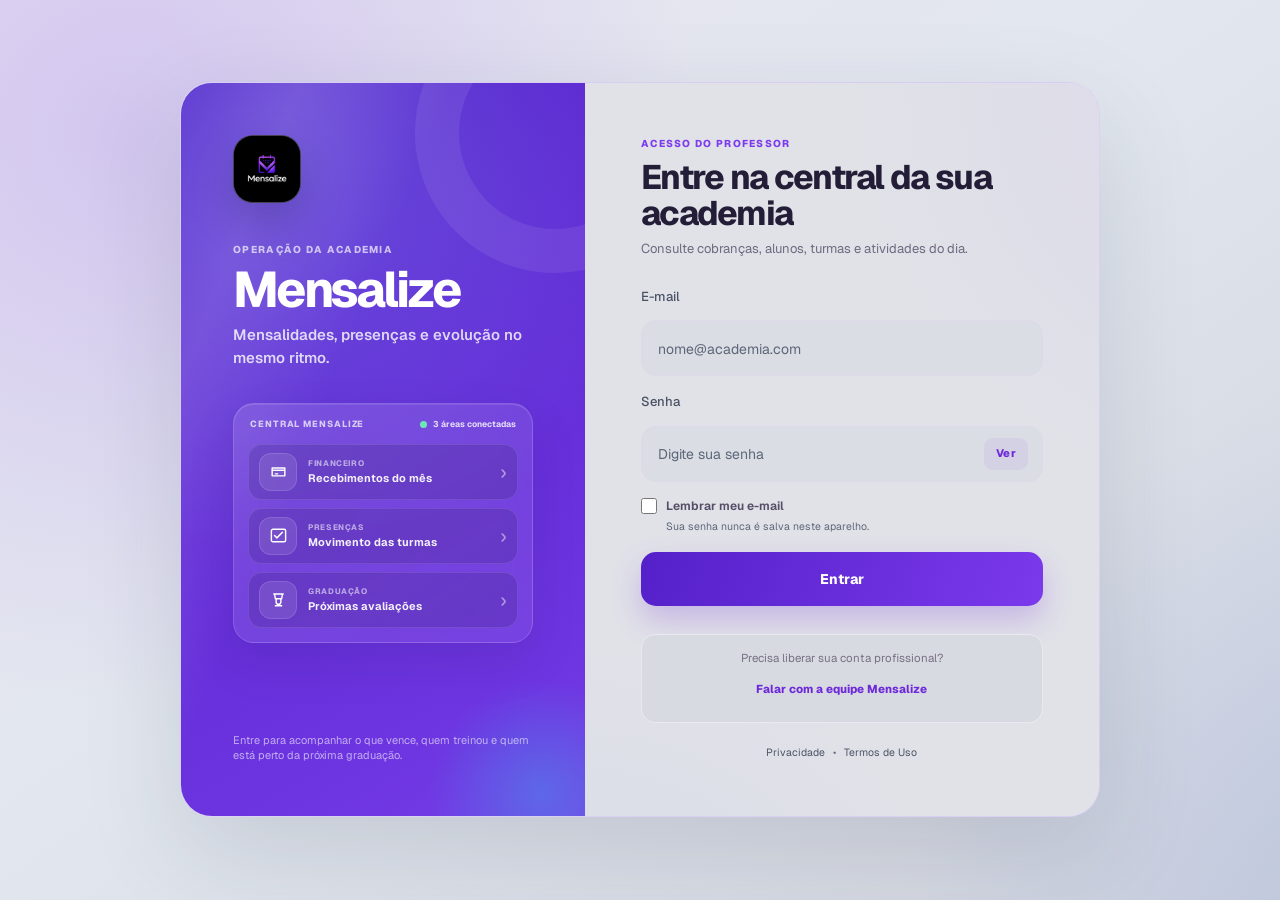
==== commit ef23cce9: "Add files via upload" ====
--- a/index.html
+++ b/index.html
@@ -280,13 +280,13 @@
 
       <main class="container container-dashboard">
 
-        <section id="viewDashboard" class="view-app ativa">
+        <section id="viewDashboard" class="view-app ativa dashboard-simples">
 
           <section id="mobileProfessorHome" class="mobile-professor-home" aria-label="Início mobile do professor">
             <button type="button" id="mobileProfessorAcademiaCard" class="mobile-academia-card" aria-label="Abrir configurações da academia">
               <span class="mobile-academia-icon"><svg viewBox="0 0 24 24" aria-hidden="true"><path d="M4 21V5l8-3v19M12 8h8v13M2 21h20"/><path d="M7 8h2M7 12h2M7 16h2M15 11h2M15 15h2"/></svg></span>
               <span class="mobile-academia-texto">
-                <small>Minha academia</small>
+                <small>Academia</small>
                 <strong id="mobileProfessorAcademia">Mensalize</strong>
               </span>
               <span class="mobile-academia-chevron"><svg viewBox="0 0 24 24" aria-hidden="true"><path d="m9 18 6-6-6-6"/></svg></span>
@@ -296,7 +296,7 @@
               <div class="mobile-resumo-topo">
                 <div>
                   <span class="mobile-resumo-icone"><svg viewBox="0 0 24 24" aria-hidden="true"><rect x="3" y="5" width="18" height="16" rx="2"/><path d="M16 3v4M8 3v4M3 10h18"/><path d="M8 14h.01M12 14h.01M16 14h.01M8 18h.01M12 18h.01"/></svg></span>
-                  <strong>Resumo do mês</strong>
+                  <strong>Financeiro do mês</strong>
                 </div>
                 <span id="mobileProfessorMesAtual">Mês atual</span>
               </div>
@@ -314,7 +314,7 @@
               </div>
 
               <button type="button" class="mobile-resumo-link" data-mobile-view="financeiro">
-                <span>Ver financeiro completo</span>
+                <span>Abrir financeiro</span>
                 <svg viewBox="0 0 24 24" aria-hidden="true"><path d="M5 12h14M13 6l6 6-6 6"/></svg>
               </button>
             </section>
@@ -334,15 +334,15 @@
 
               <button type="button" class="mobile-action-card mobile-action-check" data-mobile-view="presencas">
                 <span class="mobile-action-icon"><svg viewBox="0 0 24 24" aria-hidden="true"><circle cx="12" cy="12" r="9"/><path d="m8 12 2.5 2.5L16 9"/></svg></span>
-                <strong>Chamada</strong>
-                <small>rápida</small>
+                <strong>Presenças</strong>
+                <small>fazer chamada</small>
               </button>
             </section>
 
             <section id="mobileProfessorProximaAcao" class="mobile-proxima-acao" aria-label="Próxima melhor ação">
               <span id="mobileProfessorProximaAcaoIcone" class="mobile-proxima-acao-icone">✨</span>
               <div>
-                <small>Próxima melhor ação</small>
+                <small>Prioridade de hoje</small>
                 <strong id="mobileProfessorProximaAcaoTitulo">Analisando sua operação...</strong>
                 <p id="mobileProfessorProximaAcaoDescricao">O Mensalize está verificando o que precisa da sua atenção.</p>
               </div>
@@ -399,14 +399,14 @@
           </section>
           <section class="dashboard-hero">
             <div>
-              <span class="page-eyebrow">Resumo de hoje</span>
+              <span class="page-eyebrow">Visão geral</span>
               <h2 id="nomeClienteDashboard">Mensalize</h2>
-              <p>Tudo que você precisa acompanhar hoje em um só lugar.</p>
+              <p>Acompanhe cobranças e resolva as tarefas importantes do dia.</p>
             </div>
 
             <div class="hero-actions">
-              <button type="button" id="btnMostrarForm">+ Novo aluno</button>
-              <button type="button" id="btnCobrarAtrasados" class="btn-cobrar">📢 Cobrar atrasados</button>
+              <button type="button" id="btnMostrarForm">Novo aluno</button>
+              <button type="button" id="btnCobrarAtrasados" class="btn-cobrar">Cobrar atrasados</button>
             </div>
           </section>
 
@@ -426,25 +426,25 @@
             <div class="card receita">
               <h2>Recebido no mês</h2>
               <p id="totalRecebido">R$ 0,00</p>
-              <span>Valor que já entrou neste mês.</span>
+              <span>Entrou neste mês</span>
             </div>
 
             <div class="card receber">
               <h2>A receber</h2>
               <p id="totalAReceber">R$ 0,00</p>
-              <span>Mensalidades ainda em aberto.</span>
+              <span>Ainda está em aberto</span>
             </div>
 
             <div class="card alerta">
               <h2>Atrasados</h2>
               <p id="totalAtrasados">0</p>
-              <span>Alunos com vencimento passado.</span>
+              <span>Precisam de cobrança</span>
             </div>
 
             <div class="card">
               <h2>Total de alunos</h2>
               <p id="totalAlunos">0</p>
-              <span>Alunos cadastrados no sistema.</span>
+              <span>Cadastros ativos</span>
             </div>
 
             <div class="metricas-ocultas" aria-hidden="true">
@@ -484,9 +484,9 @@
           <section id="centralAcaoDashboard" class="dashboard-executivo-pro central-acao-dashboard" aria-label="Central de ação do professor">
             <div class="dashboard-executivo-topo central-acao-topo">
               <div>
-                <span class="page-eyebrow">Radar operacional</span>
-                <h3>Próxima ação do dia</h3>
-                <p id="dashboardCentralDescricao">Uma recomendação principal e atalhos rápidos para o que precisa de atenção.</p>
+                <span class="page-eyebrow">Atenção</span>
+                <h3>O que precisa ser feito</h3>
+                <p id="dashboardCentralDescricao">Veja a prioridade e as três tarefas mais importantes da academia.</p>
               </div>
               <span id="dashboardStatusOperacao" class="dashboard-status-operacao">Carregando...</span>
             </div>
@@ -495,10 +495,10 @@
               <article id="dashboardAcaoPrincipalCard" class="central-acao-principal" data-dashboard-prioridade-acao="">
                 <div class="central-acao-principal-icone" id="dashboardAcaoPrincipalIcone">✨</div>
                 <div class="central-acao-principal-conteudo">
-                  <span class="central-acao-principal-label">Próxima melhor ação</span>
+                  <span class="central-acao-principal-label">Prioridade de hoje</span>
                   <h4 id="dashboardAcaoPrincipalTitulo">Carregando operação...</h4>
-                  <p id="dashboardAcaoPrincipalDescricao">Estamos analisando cobranças, solicitações, chamadas, graduação e relacionamento.</p>
-                  <div class="central-acao-principal-meta" id="dashboardAcaoPrincipalMeta">Atualizando dados em tempo real</div>
+                  <p id="dashboardAcaoPrincipalDescricao">O Mensalize está verificando o que precisa da sua atenção.</p>
+                  <div class="central-acao-principal-meta" id="dashboardAcaoPrincipalMeta">Atualizando informações</div>
                 </div>
                 <button type="button" id="dashboardAcaoPrincipalBotao" class="acao-principal central-acao-principal-botao">Ver ação</button>
               </article>
@@ -560,8 +560,8 @@
               <div class="painel-topo">
                 <div>
                   <span class="page-eyebrow">Central inteligente</span>
-                  <h2>Notificações</h2>
-                  <p id="centralNotificacoesResumo">Acompanhe o que precisa de ação hoje.</p>
+                  <h2>Alertas</h2>
+                  <p id="centralNotificacoesResumo">Informações que podem exigir sua atenção.</p>
                 </div>
                 <div class="central-notificacoes-acoes">
                   <span id="centralNotificacoesContador" class="mini-badge">0 atenção</span>
@@ -582,7 +582,7 @@
               </div>
             </article>
 
-            <article class="painel-card painel-evolucao modulo-evolucao">
+            <article class="painel-card painel-evolucao modulo-evolucao dashboard-opcional">
               <div class="painel-topo">
                 <div>
                   <span class="page-eyebrow">Mensalize Fight</span>
@@ -616,7 +616,7 @@
               </div>
             </article>
 
-            <article class="painel-card">
+            <article class="painel-card painel-acoes-rapidas dashboard-opcional">
               <div class="painel-topo">
                 <div>
                   <span class="page-eyebrow">Gestão</span>
@@ -631,7 +631,7 @@
               </div>
             </article>
           
-            <article class="painel-card painel-aniversariantes">
+            <article class="painel-card painel-aniversariantes dashboard-opcional">
               <div class="painel-topo">
                 <div>
                   <span class="page-eyebrow">Relacionamento</span>
@@ -653,7 +653,7 @@
               </div>
             </article>
 
-            <article class="painel-card painel-desafio">
+            <article class="painel-card painel-desafio dashboard-opcional">
               <div class="painel-topo">
                 <div>
                   <span class="page-eyebrow">Desafio</span>
@@ -680,10 +680,15 @@
             <div class="lista-topo">
               <div>
                 <h2>Alunos cadastrados</h2>
-                <p id="subtituloLista">Gerencie os alunos, vencimentos e pagamentos.</p>
-              </div>
-
-              <span id="contadorLista" class="contador-lista">0 alunos</span>
+                <p id="subtituloLista">Encontre um aluno e acesse rapidamente o que precisa.</p>
+              </div>
+
+              <div class="lista-topo-acoes">
+                <span id="contadorLista" class="contador-lista">0 alunos</span>
+                <button type="button" id="btnNovoAlunoLista" class="acao-secundaria" data-alunos-action="novo-aluno">
+                  Novo aluno
+                </button>
+              </div>
             </div>
 
             <section
@@ -695,7 +700,7 @@
                 type="button"
                 id="btnAlternarAcessosPendentes"
                 class="acessos-pendentes-resumo"
-                onclick="alternarPainelAcessosPendentes()"
+                data-alunos-action="alternar-acessos"
                 aria-expanded="false"
                 aria-controls="conteudoAcessosPendentes"
               >
@@ -724,19 +729,20 @@
               </div>
             </section>
 
-            <input 
-              type="text" 
+            <input
+              type="search"
               id="campoBusca" 
-              placeholder="Buscar aluno por nome ou WhatsApp..."
+              placeholder="Buscar por nome, WhatsApp, turma ou faixa"
               class="campo-busca"
+              autocomplete="off"
             >
 
-            <div class="filtros">
-              <button id="filtroTodos" onclick="setFiltro('todos')">Todos</button>
-              <button id="filtroPendente" onclick="setFiltro('pendente')">Pendentes</button>
-              <button id="filtroAtrasado" onclick="setFiltro('atrasado')">Atrasados</button>
-              <button id="filtroHoje" onclick="setFiltro('hoje')">Hoje</button>
-              <button id="filtroPago" onclick="setFiltro('pago')">✅ Pago este mês</button>
+            <div class="filtros" role="group" aria-label="Filtrar alunos por situação financeira">
+              <button type="button" id="filtroTodos" data-alunos-filtro="todos">Todos</button>
+              <button type="button" id="filtroPendente" data-alunos-filtro="pendente">Pendentes</button>
+              <button type="button" id="filtroAtrasado" data-alunos-filtro="atrasado">Atrasados</button>
+              <button type="button" id="filtroHoje" data-alunos-filtro="hoje">Vencem hoje</button>
+              <button type="button" id="filtroPago" data-alunos-filtro="pago">Pagos no mês</button>
             </div>
 
             <div id="listaAlunos">
@@ -751,131 +757,96 @@
 
         <section id="viewFinanceiro" class="view-app">
           <section class="painel-card financeiro-page financeiro-page-pro">
-            <div class="painel-topo financeiro-topo-pro">
+            <div class="painel-topo financeiro-topo-pro financeiro-hero-v3">
               <div>
                 <span class="page-eyebrow">Financeiro</span>
-                <h2>Gestão financeira</h2>
-                <p>Acompanhe recebimentos, inadimplência e cobranças do mês em uma visão mais operacional.</p>
-              </div>
-              <button type="button" id="btnExportar" class="btn-exportar">📊 Relatórios</button>
-            </div>
-
-            <section class="mobile-financeiro-periodo" aria-label="Período financeiro mobile">
-              <div class="mobile-financeiro-periodo-info">
-                <span>Visão mensal</span>
-                <strong id="mobileFinanceiroPeriodoLabel">Mês atual</strong>
-                <small>Resumo atualizado conforme o período selecionado.</small>
-              </div>
-              <label class="mobile-financeiro-mes" for="mobileFinanceiroMes">
-                <span>Mês</span>
-                <input type="month" id="mobileFinanceiroMes" aria-label="Selecionar mês financeiro">
-              </label>
-            </section>
-
-            <div class="financeiro-resumo-grid financeiro-resumo-grid-v2 financeiro-resumo-pro">
+                <h2>Visão do mês</h2>
+                <p>Recebimentos, mensalidades em aberto e cobranças em um só lugar.</p>
+              </div>
+              <div class="financeiro-hero-controles">
+                <label class="financeiro-periodo-principal" for="financeiroMes">
+                  <span>Mês de referência</span>
+                  <input type="month" id="financeiroMes" aria-label="Selecionar mês financeiro">
+                </label>
+                <div class="financeiro-hero-acoes" aria-label="Ferramentas financeiras">
+                  <button type="button" id="btnExportar" class="acao-secundaria">Relatórios</button>
+                  <button type="button" id="btnAbrirGraficoFinanceiro" class="acao-secundaria">Evolução</button>
+                  <button type="button" id="btnFinanceiroCopiarResumo" class="acao-secundaria">Copiar resumo</button>
+                </div>
+              </div>
+            </div>
+
+            <section class="financeiro-resumo-v3" aria-label="Resumo financeiro do mês">
+              <div class="financeiro-valores-grid">
               <div class="financeiro-box receita">
                 <span>Recebido no mês</span>
                 <strong id="financeiroRecebidoMirror">R$ 0,00</strong>
-                <small>Entradas registradas</small>
+                  <small>Entradas registradas no período</small>
               </div>
               <div class="financeiro-box receber">
-                <span>A receber</span>
+                  <span>Em aberto</span>
                 <strong id="financeiroAReceberMirror">R$ 0,00</strong>
-                <small>Mensalidades em aberto</small>
+                  <small>Mensalidades ainda não quitadas</small>
               </div>
               <div class="financeiro-box previsao">
-                <span>Previsão</span>
+                  <span>Previsão mensal</span>
                 <strong id="financeiroPrevisaoMirror">R$ 0,00</strong>
-                <small>Base mensal esperada</small>
-              </div>
-              <div class="financeiro-box status-financeiro-pago">
-                <span>Pagos</span>
+                  <small>Total esperado para o mês</small>
+                </div>
+              </div>
+
+              <div class="financeiro-status-resumo" aria-label="Situação dos alunos">
+                <button type="button" data-financeiro-status="pago" aria-pressed="false">
+                  <span>Pagos</span>
                 <strong id="financeiroPagosMirror">0</strong>
-                <small>Alunos quitados</small>
-              </div>
-              <div class="financeiro-box status-financeiro-pendente">
-                <span>Pendentes</span>
+                  <small>Quitados</small>
+                </button>
+                <button type="button" data-financeiro-status="pendente" aria-pressed="false">
+                  <span>Pendentes</span>
                 <strong id="financeiroPendentesMirror">0</strong>
-                <small>A vencer / em aberto</small>
-              </div>
-              <div class="financeiro-box status-financeiro-atrasado">
-                <span>Atrasados</span>
+                  <small>Em aberto</small>
+                </button>
+                <button type="button" data-financeiro-status="atrasado" aria-pressed="false">
+                  <span>Atrasados</span>
                 <strong id="financeiroAtrasadosMirror">0</strong>
-                <small>Exigem cobrança</small>
-              </div>
-            </div>
-
-            <section class="mobile-financeiro-acoes-rapidas" aria-label="Ações rápidas do financeiro">
-              <button type="button" class="mobile-financeiro-acao mobile-financeiro-acao-cobranca" data-mobile-financeiro-action="cobrar-atrasados">
-                <span class="mobile-financeiro-acao-icone" aria-hidden="true">
-                  <svg viewBox="0 0 24 24"><path d="M12 3 2.5 20h19L12 3Z"/><path d="M12 9v5M12 17.5h.01"/></svg>
-                </span>
-                <span>
-                  <strong>Cobrar atrasados</strong>
-                  <small>Organizar cobranças</small>
-                </span>
-              </button>
-              <button type="button" class="mobile-financeiro-acao" data-mobile-financeiro-action="ver-pagamentos">
-                <span class="mobile-financeiro-acao-icone" aria-hidden="true">
-                  <svg viewBox="0 0 24 24"><path d="M4 6h16v12H4z"/><path d="M4 10h16M8 15h3"/></svg>
-                </span>
-                <span>
-                  <strong>Ver pagamentos</strong>
-                  <small>Conferir por aluno</small>
-                </span>
-              </button>
+                  <small>Para cobrar</small>
+                </button>
+              </div>
             </section>
 
-            <div class="financeiro-operacao-card">
-              <div class="financeiro-operacao-topo financeiro-operacao-topo-retratil">
+            <div class="financeiro-operacao-card financeiro-operacao-card-v3">
+              <div class="financeiro-operacao-topo">
                 <div>
-                  <span class="page-eyebrow">Operação mensal</span>
-                  <h3>Pagamentos por aluno</h3>
-                  <p>Abra somente quando quiser conferir, cobrar ou marcar pagamentos individualmente.</p>
-                </div>
-
-                <div class="financeiro-operacao-controles">
-                  <span id="financeiroListaContador" class="financeiro-lista-contador">0 alunos</span>
-                  <button
-                    type="button"
-                    id="btnToggleFinanceiroAlunos"
-                    class="acao-secundaria financeiro-toggle-alunos"
-                    aria-expanded="false"
-                    aria-controls="financeiroOperacaoConteudo"
-                  >
-                    <span class="financeiro-toggle-texto">Ver pagamentos por aluno</span>
-                  </button>
-                </div>
-              </div>
-
-              <div id="financeiroOperacaoConteudo" class="financeiro-operacao-conteudo" hidden>
-                <div id="mobileFinanceiroStatusChips" class="mobile-financeiro-status-chips" role="group" aria-label="Filtrar pagamentos por status">
-                  <button type="button" class="ativo" data-mobile-financeiro-status="todos">Todos</button>
-                  <button type="button" data-mobile-financeiro-status="pago">Pagos</button>
-                  <button type="button" data-mobile-financeiro-status="pendente">Pendentes</button>
-                  <button type="button" data-mobile-financeiro-status="atrasado">Atrasados</button>
-                </div>
-
-                <div class="financeiro-filtros-mes financeiro-filtros-pro">
-                  <label class="campo-filtro-financeiro">
-                    <span>Mês</span>
-                    <input type="month" id="financeiroMes">
+                  <span class="page-eyebrow">Alunos do mês</span>
+                  <h3>Pagamentos e pendências</h3>
+                  <p>Busque um aluno ou filtre pela situação da mensalidade.</p>
+                </div>
+                <span id="financeiroListaContador" class="financeiro-lista-contador">0 alunos</span>
+              </div>
+
+              <div id="financeiroOperacaoConteudo" class="financeiro-operacao-conteudo">
+                <div class="financeiro-toolbar-v3">
+                  <label class="financeiro-busca-aluno" for="financeiroBuscaAluno">
+                    <span>Buscar aluno</span>
+                    <input type="search" id="financeiroBuscaAluno" placeholder="Digite o nome do aluno" autocomplete="off">
                   </label>
 
-                  <label class="campo-filtro-financeiro">
-                    <span>Status</span>
-                    <select id="financeiroStatus">
+                  <div class="financeiro-status-filtros" role="group" aria-label="Filtrar pagamentos por situação">
+                    <button type="button" class="ativo" data-financeiro-status="todos" aria-pressed="true">Todos</button>
+                    <button type="button" data-financeiro-status="pago" aria-pressed="false">Pagos</button>
+                    <button type="button" data-financeiro-status="pendente" aria-pressed="false">Pendentes</button>
+                    <button type="button" data-financeiro-status="atrasado" aria-pressed="false">Atrasados</button>
+                  </div>
+
+                  <label class="financeiro-status-fonte" for="financeiroStatus">
+                    <span>Situação</span>
+                    <select id="financeiroStatus" tabindex="-1" aria-hidden="true">
                       <option value="todos">Todos</option>
                       <option value="atrasado">Atrasados</option>
                       <option value="pendente">Pendentes</option>
                       <option value="pago">Pagos</option>
                     </select>
                   </label>
-
-                  <div class="financeiro-acoes-pro">
-                    <button type="button" id="btnAtualizarFinanceiroMes" class="acao-secundaria">Atualizar</button>
-                    <button type="button" id="btnFinanceiroCopiarResumo" class="acao-secundaria">Copiar resumo</button>
-                  </div>
                 </div>
 
                 <div id="listaFinanceiroMensal" class="financeiro-lista-mensal financeiro-lista-pro">
@@ -886,9 +857,12 @@
           </section>
 
           <!-- Gráfico de recebimentos -->
-          <section class="area-grafico" id="areaGrafico">
+          <section class="area-grafico escondido" id="areaGrafico" aria-label="Evolução dos recebimentos">
             <div class="grafico-topo">
-              <h2>📈 Recebimentos dos últimos 6 meses</h2>
+              <div>
+                <span class="page-eyebrow">Evolução</span>
+                <h2>Recebimentos dos últimos 6 meses</h2>
+              </div>
               <button id="btnFecharGrafico" class="btn-fechar-grafico" aria-label="Fechar gráfico">×</button>
             </div>
             <div class="grafico-barras" id="graficoBars"></div>
@@ -897,80 +871,99 @@
 
 
         <section id="viewEvolucao" class="view-app">
-          <section class="painel-card evolucao-page">
-            <div class="painel-topo">
+          <section class="painel-card evolucao-page evolucao-page-profissional">
+            <div class="painel-topo evolucao-hero">
+              <div>
+                <span class="page-eyebrow">Academia</span>
+                <h2>Graduação</h2>
+                <p>Acompanhe quem está apto, próximo da avaliação ou precisa de atenção.</p>
+              </div>
+            </div>
+
+            <div class="financeiro-resumo-grid evolucao-resumo-grid">
+              <div class="financeiro-box receita">
+                <span>Aptos</span>
+                <strong id="totalAptosGraduacao">0</strong>
+              </div>
+              <div class="financeiro-box receber">
+                <span>Próximos</span>
+                <strong id="totalProximosGraduacao">0</strong>
+              </div>
+              <div class="financeiro-box alerta">
+                <span>Precisam de atenção</span>
+                <strong id="totalAtencaoGraduacao">0</strong>
+              </div>
+            </div>
+
+            <div class="evolucao-barra-filtros">
+              <label class="evolucao-busca" for="buscarEvolucao">
+                <span>Buscar aluno</span>
+                <input type="search" id="buscarEvolucao" placeholder="Nome ou turma" autocomplete="off">
+              </label>
+
+              <div class="filtros filtros-evolucao" aria-label="Filtrar situação da graduação">
+                <button type="button" class="filtro-evolucao ativo" data-evolucao-filtro="todos">Todos</button>
+                <button type="button" class="filtro-evolucao" data-evolucao-filtro="apto">Aptos</button>
+                <button type="button" class="filtro-evolucao" data-evolucao-filtro="proximo">Próximos</button>
+                <button type="button" class="filtro-evolucao" data-evolucao-filtro="evolucao">Em evolução</button>
+                <button type="button" class="filtro-evolucao" data-evolucao-filtro="frequencia-baixa">Atenção</button>
+              </div>
+            </div>
+
+            <div id="listaEvolucao" class="lista-evolucao">
+              <div class="empty-state-mini">Carregando graduação dos alunos...</div>
+            </div>
+          </section>
+        </section>
+
+
+        <section id="viewProgramaFight" class="view-app">
+          <section class="painel-card programa-fight-page modulo-fight programa-fight-profissional">
+            <div class="painel-topo programa-fight-hero">
               <div>
                 <span class="page-eyebrow">Mensalize Fight</span>
-                <h2>Graduação dos alunos</h2>
-                <p>Veja alunos aptos, próximos da avaliação e acompanhe faixa, grau e evolução na luta.</p>
-              </div>
-            </div>
-
-            <div class="financeiro-resumo-grid evolucao-resumo-grid">
-              <div class="financeiro-box receita">
-                <span>Aptos para avaliação</span>
-                <strong id="totalAptosGraduacao">0</strong>
-              </div>
-              <div class="financeiro-box receber">
-                <span>Próximos da avaliação</span>
-                <strong id="totalProximosGraduacao">0</strong>
-              </div>
-              <div class="financeiro-box previsao">
-                <span>Em evolução</span>
-                <strong id="totalEmEvolucao">0</strong>
-              </div>
-            </div>
-
-            <div class="filtros filtros-evolucao">
-              <button type="button" class="filtro-evolucao ativo" data-evolucao-filtro="todos">Todos</button>
-              <button type="button" class="filtro-evolucao" data-evolucao-filtro="apto">Aptos</button>
-              <button type="button" class="filtro-evolucao" data-evolucao-filtro="proximo">Próximos</button>
-              <button type="button" class="filtro-evolucao" data-evolucao-filtro="evolucao">Em evolução</button>
-            </div>
-
-            <div id="listaEvolucao" class="lista-evolucao">
-              <div class="empty-state-mini">Carregando graduação dos alunos...</div>
-            </div>
-          </section>
-        </section>
-
-
-        <section id="viewProgramaFight" class="view-app">
-          <section class="painel-card programa-fight-page modulo-fight">
-            <div class="painel-topo">
-              <div>
-                <span class="page-eyebrow">Mensalize Fight</span>
-                <h2>Programa de Graduação</h2>
-                <p>Cadastre categorias, técnicas e links de vídeo para cada faixa. O aluno verá no portal o programa da faixa atual dele.</p>
-              </div>
-              <button type="button" id="btnAtualizarProgramaFight" class="acao-secundaria">Atualizar</button>
-            </div>
-
-            <div class="programa-fight-info-grid">
-              <div class="financeiro-box previsao">
-                <span>Faixas</span>
-                <strong id="programaFightTotalFaixas">0</strong>
-              </div>
-              <div class="financeiro-box receber">
-                <span>Categorias</span>
-                <strong id="programaFightTotalCategorias">0</strong>
-              </div>
-              <div class="financeiro-box receita">
-                <span>Técnicas ativas</span>
-                <strong id="programaFightTotalTecnicas">0</strong>
-              </div>
-            </div>
-
-            <div class="programa-fight-command">
-              <div class="programa-fight-command-copy">
-                <span class="page-eyebrow">Montagem do programa</span>
-                <h3>Organize a graduação sem poluir a tela</h3>
-                <p>Use os botões abaixo apenas quando for cadastrar algo novo. O programa já cadastrado fica limpo e organizado por faixa.</p>
-              </div>
-
-              <div class="programa-fight-command-actions">
-                <button type="button" id="btnAbrirFormCategoria" class="acao-secundaria">+ Nova categoria</button>
-                <button type="button" id="btnAbrirFormTecnica" class="acao-principal">+ Nova técnica</button>
+                <h2>Programa de graduação</h2>
+                <p>Organize o que cada faixa precisa aprender e acompanhe todo o conteúdo em um só lugar.</p>
+              </div>
+              <button type="button" id="btnAtualizarProgramaFight" class="acao-secundaria">Atualizar dados</button>
+            </div>
+
+            <div class="programa-fight-central">
+              <div class="programa-fight-guia" aria-label="Estrutura do programa de graduação">
+                <span>Organização</span>
+                <ol>
+                  <li>Faixa</li>
+                  <li>Categoria</li>
+                  <li>Técnica</li>
+                </ol>
+              </div>
+
+              <div class="programa-fight-info-grid" aria-label="Resumo do programa">
+                <div class="financeiro-box previsao">
+                  <span>Faixas disponíveis</span>
+                  <strong id="programaFightTotalFaixas">0</strong>
+                </div>
+                <div class="financeiro-box receber">
+                  <span>Categorias ativas</span>
+                  <strong id="programaFightTotalCategorias">0</strong>
+                </div>
+                <div class="financeiro-box receita">
+                  <span>Técnicas ativas</span>
+                  <strong id="programaFightTotalTecnicas">0</strong>
+                </div>
+              </div>
+
+              <div class="programa-fight-command">
+                <div class="programa-fight-command-copy">
+                  <span class="page-eyebrow">Adicionar conteúdo</span>
+                  <h3>Complete o programa quando precisar</h3>
+                  <p>Crie primeiro uma categoria para a faixa e depois adicione as técnicas dentro dela.</p>
+                </div>
+
+                <div class="programa-fight-command-actions">
+                  <button type="button" id="btnAbrirFormCategoria" class="acao-secundaria">Nova categoria</button>
+                  <button type="button" id="btnAbrirFormTecnica" class="acao-principal">Nova técnica</button>
+                </div>
               </div>
             </div>
 
@@ -979,7 +972,7 @@
                 <div>
                   <span class="page-eyebrow">Cadastro</span>
                   <h3 id="programaFightCriacaoTitulo">Novo conteúdo</h3>
-                  <p id="programaFightCriacaoTexto">Cadastre somente quando precisar alterar o programa.</p>
+                  <p id="programaFightCriacaoTexto">Preencha os dados para adicionar conteúdo ao programa.</p>
                 </div>
                 <button type="button" id="btnFecharCriacaoProgramaFight" class="btn-fechar" aria-label="Fechar cadastro">×</button>
               </div>
@@ -1060,8 +1053,9 @@
 
             <div class="programa-fight-lista-topo">
               <div>
-                <span class="page-eyebrow">Conteúdos cadastrados</span>
+                <span class="page-eyebrow">Conteúdo cadastrado</span>
                 <h2>Programa por faixa</h2>
+                <p>Abra uma categoria para visualizar e administrar suas técnicas.</p>
               </div>
               <label class="campo-perfil programa-fight-filtro">
                 <span>Filtrar faixa</span>
@@ -1081,13 +1075,9 @@
           <section class="painel-card presencas-page presencas-page-profissional">
             <div class="painel-topo presencas-hero">
               <div>
-                <span class="page-eyebrow">Presenças</span>
-                <h2>Presenças do dia</h2>
-                <p>Escolha a data e a turma, confira os alunos e salve a chamada em poucos passos.</p>
-              </div>
-              <div class="presencas-hero-badge">
-                <span>Fluxo simples</span>
-                <strong>1. Escolher • 2. Marcar • 3. Salvar</strong>
+                <span class="page-eyebrow">Academia</span>
+                <h2>Fazer chamada</h2>
+                <p>Escolha a aula, desmarque apenas quem faltou e salve.</p>
               </div>
             </div>
 
@@ -1095,9 +1085,9 @@
               <section class="presenca-card-presenca presenca-card-controles">
                 <div class="presenca-card-topo">
                   <div>
-                    <span class="presenca-step">Passo 1</span>
-                    <h3>Selecionar aula</h3>
-                    <p>Escolha a data e a turma antes de abrir a chamada.</p>
+                    <span class="presenca-step">Aula</span>
+                    <h3>Data e turma</h3>
+                    <p>A lista será aberta assim que você escolher uma turma.</p>
                   </div>
                 </div>
 
@@ -1109,68 +1099,57 @@
                   <label class="campo-perfil">
                     <span>Turma</span>
                     <select id="presencaTurma">
-                      <option value="todas">Todas as turmas</option>
+                      <option value="todas">Escolha uma turma</option>
                     </select>
                   </label>
-                  <button type="button" id="btnAtualizarChamada" class="acao-secundaria">Atualizar chamada</button>
                 </div>
               </section>
 
-              <section class="presenca-card-presenca presenca-card-resumo">
-                <div class="presenca-card-topo">
+              <section class="presenca-card-presenca presenca-card-chamada">
+                <div class="presenca-card-topo presenca-card-topo-com-acoes">
                   <div>
-                    <span class="presenca-step">Resumo</span>
-                    <h3>Situação da chamada</h3>
-                    <p>Acompanhe rapidamente quantos alunos estão presentes ou faltaram.</p>
+                    <span class="presenca-step">Chamada</span>
+                    <h3>Lista de alunos</h3>
+                    <p>Todos começam como presentes. Desmarque somente quem faltou.</p>
                   </div>
-                </div>
-
-                <div class="financeiro-resumo-grid presenca-resumo-grid">
-                  <div class="financeiro-box receita">
+
+                  <div class="presenca-acoes">
+                    <button type="button" id="btnMarcarTodosPresentes" class="acao-secundaria">Todos presentes</button>
+                    <button type="button" id="btnLimparChamada" class="acao-secundaria">Desmarcar todos</button>
+                    <button type="button" id="btnSalvarChamada" class="acao-principal">Salvar</button>
+                  </div>
+                </div>
+
+                <div class="presenca-resumo-grid presenca-resumo-compacto" aria-label="Resumo da chamada">
+                  <div class="presenca-resumo-item presentes">
                     <span>Presentes</span>
                     <strong id="presencaTotalPresentes">0</strong>
                   </div>
-                  <div class="financeiro-box alerta">
+                  <div class="presenca-resumo-item faltas">
                     <span>Faltas</span>
                     <strong id="presencaTotalFaltas">0</strong>
                   </div>
-                  <div class="financeiro-box previsao">
-                    <span>Alunos na chamada</span>
+                  <div class="presenca-resumo-item total">
+                    <span>Total</span>
                     <strong id="presencaTotalAlunos">0</strong>
                   </div>
                 </div>
+
+                <div id="listaPresencas" class="lista-presencas">
+                  <div class="empty-state-mini">Escolha uma turma para abrir a chamada.</div>
+                </div>
               </section>
 
-              <section class="presenca-card-presenca presenca-card-chamada">
-                <div class="presenca-card-topo presenca-card-topo-com-acoes">
-                  <div>
-                    <span class="presenca-step">Passo 2</span>
-                    <h3>Chamada dos alunos</h3>
-                    <p>Marque os presentes, revise a lista e salve a chamada.</p>
-                  </div>
-
-                  <div class="presenca-acoes">
-                    <button type="button" id="btnMarcarTodosPresentes" class="acao-secundaria">Marcar todos presentes</button>
-                    <button type="button" id="btnLimparChamada" class="acao-secundaria">Limpar chamada</button>
-                    <button type="button" id="btnSalvarChamada" class="acao-principal">Salvar chamada</button>
-                  </div>
-                </div>
-
-                <div id="listaPresencas" class="lista-presencas">
-                  <div class="empty-state-mini">Carregando chamada...</div>
-                </div>
-              </section>
-
               <section class="presenca-card-presenca historico-chamadas-card">
-                <div class="section-title-row historico-chamadas-topo" id="historicoToggleTopo" onclick="toggleHistoricoChamadas()" style="cursor:pointer;">
+                <div class="section-title-row historico-chamadas-topo" id="historicoToggleTopo">
                   <div>
                     <span class="page-eyebrow">Histórico</span>
-                    <h2>Últimas chamadas</h2>
-                    <p>Veja as chamadas já salvas no período e abra rapidamente uma data anterior.</p>
+                    <h2>Chamadas anteriores</h2>
+                    <p>Consulte ou reabra uma chamada já salva.</p>
                   </div>
-                  <div style="display:flex;align-items:center;gap:12px;">
+                  <div class="historico-chamadas-acoes">
                     <span id="historicoChamadasContador" class="mini-badge">0 chamadas</span>
-                    <button type="button" class="acao-secundaria" id="btnToggleHistoricoChamadas" aria-expanded="false">Ver histórico</button>
+                    <button type="button" class="acao-secundaria" id="btnToggleHistoricoChamadas" aria-expanded="false" aria-controls="historicoChamadas">Ver histórico</button>
                   </div>
                 </div>
                 <div id="historicoChamadas" class="historico-chamadas-list escondido">
@@ -1186,12 +1165,12 @@
           <section class="painel-card turmas-page turmas-premium-page">
             <div class="painel-topo turmas-premium-hero">
               <div>
-                <span class="page-eyebrow">Turmas e aulas</span>
-                <h2>Gestão de turmas</h2>
-                <p>Organize horários, professores, dias de aula e cancelamentos sem deixar formulários abertos o tempo todo.</p>
+                <span class="page-eyebrow">Academia</span>
+                <h2>Turmas</h2>
+                <p>Organize os horários e professores de cada turma.</p>
               </div>
               <div class="turmas-premium-actions">
-                <button type="button" id="btnAbrirFormTurma" class="acao-principal">+ Nova turma</button>
+                <button type="button" id="btnAbrirFormTurma" class="acao-principal">Nova turma</button>
                 <button type="button" id="btnAbrirFormCancelarAula" class="acao-secundaria">Cancelar aula</button>
               </div>
             </div>
@@ -1214,9 +1193,9 @@
             <div id="painelFormTurma" class="turmas-premium-form-card escondido">
               <div class="turmas-premium-form-head">
                 <div>
-                  <span class="page-eyebrow">Cadastro</span>
+                  <span class="page-eyebrow">Turma</span>
                   <h3 id="tituloPainelTurma">Nova turma</h3>
-                  <p>Cadastre dias, horário e professor responsável desta turma.</p>
+                  <p>Informe os dados usados nas chamadas e na frequência.</p>
                 </div>
                 <button type="button" id="btnFecharFormTurma" class="btn-fechar" aria-label="Fechar cadastro de turma">×</button>
               </div>
@@ -1229,7 +1208,7 @@
 
                 <label class="campo-perfil">
                   <span>Horário</span>
-                  <input type="text" id="turmaHorario" placeholder="Ex: 20:00">
+                  <input type="text" id="turmaHorario" inputmode="numeric" placeholder="Ex: 20:00">
                 </label>
 
                 <label class="campo-perfil">
@@ -1265,35 +1244,12 @@
               </form>
             </div>
 
-            <div class="turmas-premium-list-head">
-              <div>
-                <span class="page-eyebrow">Turmas cadastradas</span>
-                <h2>Lista de turmas</h2>
-                <p>Veja rapidamente quais turmas estão ativas e quantos alunos estão vinculados.</p>
-              </div>
-            </div>
-
-            <div id="listaTurmas" class="lista-evolucao turmas-lista turmas-premium-lista">
-              <div class="empty-state-mini">Nenhuma turma cadastrada ainda.</div>
-            </div>
-          </section>
-
-          <section class="painel-card turmas-page turmas-cancelamentos-page">
-            <div class="painel-topo turmas-premium-hero compacta">
-              <div>
-                <span class="page-eyebrow">Aulas canceladas</span>
-                <h2>Cancelamentos</h2>
-                <p>Aulas canceladas não contam como falta nem entram no cálculo de frequência.</p>
-              </div>
-              <button type="button" id="btnAbrirFormCancelarAulaSecundario" class="acao-secundaria">+ Cancelar aula</button>
-            </div>
-
             <div id="painelFormCancelarAula" class="turmas-premium-form-card cancelamento escondido">
               <div class="turmas-premium-form-head">
                 <div>
-                  <span class="page-eyebrow">Novo cancelamento</span>
+                  <span class="page-eyebrow">Aula</span>
                   <h3>Cancelar aula</h3>
-                  <p>Informe a turma, data e motivo para remover essa aula da frequência.</p>
+                  <p>Esta aula deixará de contar na frequência dos alunos.</p>
                 </div>
                 <button type="button" id="btnFecharFormCancelarAula" class="btn-fechar" aria-label="Fechar cancelamento de aula">×</button>
               </div>
@@ -1329,237 +1285,284 @@
               </form>
             </div>
 
-            <div class="turmas-premium-list-head">
-              <div>
-                <span class="page-eyebrow">Histórico</span>
-                <h2>Aulas canceladas</h2>
-                <p>Reative uma aula caso o cancelamento tenha sido registrado por engano.</p>
-              </div>
-            </div>
-
-            <div id="listaAulasCanceladas" class="lista-evolucao aulas-canceladas-lista turmas-premium-lista">
-              <div class="empty-state-mini">Nenhuma aula cancelada registrada.</div>
-            </div>
+            <section class="turmas-lista-secao" aria-labelledby="tituloListaTurmas">
+              <div class="turmas-premium-list-head">
+                <div>
+                  <span class="page-eyebrow">Cadastradas</span>
+                  <h2 id="tituloListaTurmas">Suas turmas</h2>
+                  <p>Horários, professores e alunos vinculados.</p>
+                </div>
+              </div>
+
+              <div id="listaTurmas" class="lista-evolucao turmas-lista turmas-premium-lista">
+                <div class="empty-state-mini">Nenhuma turma cadastrada ainda.</div>
+              </div>
+            </section>
+
+            <details class="turmas-cancelamentos-page">
+              <summary class="turmas-cancelamentos-resumo">
+                <div>
+                  <span class="page-eyebrow">Histórico</span>
+                  <h2>Aulas canceladas</h2>
+                  <p>Consulte ou reative um cancelamento.</p>
+                </div>
+                <span class="turmas-cancelamentos-contador" id="contadorAulasCanceladasLista">0</span>
+                <span class="turmas-cancelamentos-toggle" aria-hidden="true">Ver histórico</span>
+              </summary>
+
+              <div class="turmas-cancelamentos-conteudo">
+                <div id="listaAulasCanceladas" class="lista-evolucao aulas-canceladas-lista turmas-premium-lista">
+                  <div class="empty-state-mini">Nenhuma aula cancelada registrada.</div>
+                </div>
+              </div>
+            </details>
           </section>
         </section>
 
         <section id="viewAniversariantes" class="view-app">
-          <section class="painel-card aniversariantes-page">
-            <div class="painel-topo">
+          <section class="painel-card aniversariantes-page aniversariantes-page-profissional">
+            <header class="painel-topo aniversariantes-hero-v3">
               <div>
                 <span class="page-eyebrow">Relacionamento</span>
-                <h2>Aniversariantes do mês</h2>
-                <p>Veja quem faz aniversário e envie uma mensagem pronta pelo WhatsApp.</p>
-              </div>
-            </div>
-
-            <div class="financeiro-resumo-grid aniversariantes-resumo-grid">
-              <div class="financeiro-box receita">
+                <h2>Aniversariantes</h2>
+                <p>Veja as próximas datas e fale com o aluno sem procurar o contato.</p>
+              </div>
+            </header>
+
+            <div class="aniversariantes-resumo-v3" aria-label="Resumo dos aniversariantes">
+              <div class="aniversariantes-resumo-item destaque">
                 <span>Hoje</span>
                 <strong id="totalAniversariantesHoje">0</strong>
               </div>
-              <div class="financeiro-box previsao">
-                <span>Esta semana</span>
+              <div class="aniversariantes-resumo-item">
+                <span>Próximos 7 dias</span>
                 <strong id="totalAniversariantesSemana">0</strong>
               </div>
-              <div class="financeiro-box">
-                <span>Este mês</span>
+              <div class="aniversariantes-resumo-item">
+                <span>Neste mês</span>
                 <strong id="totalAniversariantesMes">0</strong>
               </div>
             </div>
 
-            <div id="listaAniversariantes" class="lista-evolucao aniversariantes-lista">
-              <div class="empty-state-mini">Nenhum aniversariante encontrado.</div>
-            </div>
+            <section class="aniversariantes-conteudo-v3" aria-labelledby="aniversariantesListaTitulo">
+              <header class="aniversariantes-lista-topo-v3">
+                <div>
+                  <span class="page-eyebrow">Próximas datas</span>
+                  <h3 id="aniversariantesListaTitulo">Quem você pode parabenizar</h3>
+                </div>
+                <p>A lista mostra somente hoje, os próximos sete dias e o restante do mês.</p>
+              </header>
+
+              <div id="listaAniversariantes" class="aniversariantes-lista aniversariantes-lista-v3">
+                <div class="empty-state-mini">Nenhum aniversariante encontrado.</div>
+              </div>
+            </section>
           </section>
         </section>
 
         <section id="viewDesafio" class="view-app">
-          <section class="painel-card desafio-page">
-            <div class="painel-topo">
+          <section class="painel-card desafio-page desafio-page-profissional">
+            <header class="painel-topo desafio-hero-v3">
               <div>
-                <span class="page-eyebrow">Desafio</span>
-                <h2>Desafio da Aula</h2>
-                <p>Ranking mensal com presença do mês + pontos extras lançados pelo professor.</p>
-              </div>
+                <span class="page-eyebrow">Desafio do mês</span>
+                <h2>Ranking dos alunos</h2>
+                <p>Presenças contam automaticamente. Use pontos extras somente quando necessário.</p>
+              </div>
+
               <button
                 type="button"
                 id="btnAtualizarDesafio"
                 class="acao-secundaria"
-                aria-label="Atualizar mês do desafio"
-                title="Atualizar mês"
+                aria-label="Atualizar dados do desafio"
+                title="Atualizar dados"
               >
                 <svg class="desafio-refresh-icon" viewBox="0 0 24 24" aria-hidden="true" focusable="false">
                   <path d="M20 12a8 8 0 1 1-2.34-5.66"/>
                   <path d="M20 4v6h-6"/>
                 </svg>
-                <span class="desafio-refresh-label">Atualizar mês</span>
+                <span class="desafio-refresh-label">Atualizar</span>
               </button>
-            </div>
-
-            <div class="desafio-resumo-regras" aria-label="Regras do Desafio da Aula">
-              <div class="desafio-regra-card">
-                <span>📅 Período</span>
-                <strong>Mês atual</strong>
-                <small>O placar visual recomeça todo mês.</small>
-              </div>
-
-              <div class="desafio-regra-card">
-                <span>✅ Pontos base</span>
-                <strong>Presenças</strong>
-                <small>Calculadas pela chamada salva.</small>
-              </div>
-
-              <div class="desafio-regra-card">
-                <span>⭐ Extras</span>
-                <strong>Técnica + atitude</strong>
-                <small>Pontos lançados pelo professor.</small>
-              </div>
-            </div>
-
-            <section class="desafio-pontos-card desafio-pontos-card-recolhido" aria-labelledby="desafioPontosTitulo">
-              <div class="desafio-pontos-topo">
+            </header>
+
+            <section class="desafio-resumo-v3" aria-labelledby="desafioResumoTitulo">
+              <div class="desafio-resumo-copy">
+                <span class="page-eyebrow">Como funciona</span>
+                <h3 id="desafioResumoTitulo">Pontuação simples e mensal</h3>
+              </div>
+
+              <div class="desafio-resumo-itens">
                 <div>
-                  <span class="page-eyebrow">Pontos rápidos</span>
-                  <h3 id="desafioPontosTitulo">Adicionar pontos ao aluno</h3>
-                  <p>Abra somente quando precisar lançar pontos extras para um aluno.</p>
-                </div>
-
-                <button
-                  type="button"
-                  id="btnTogglePontosDesafio"
-                  class="acao-secundaria btn-toggle-pontos-desafio"
-                  aria-expanded="false"
-                  aria-controls="desafioPontosConteudo"
-                >
-                  Abrir pontuações
-                </button>
-              </div>
-
-              <div id="desafioPontosConteudo" class="desafio-pontos-conteudo escondido" aria-hidden="true">
-                <div class="desafio-pontos-form">
-                  <label class="campo-perfil">
-                    <span>Aluno</span>
-                    <select id="desafioPontosAluno">
-                      <option value="">Carregando alunos...</option>
-                    </select>
-                  </label>
-
-                  <label class="campo-perfil">
-                    <span>Observação opcional</span>
-                    <input
-                      type="text"
-                      id="desafioPontosObservacao"
-                      maxlength="160"
-                      placeholder="Ex: executou bem a técnica do dia"
-                    >
-                  </label>
-                </div>
-
-                <div class="desafio-pontos-botoes">
-                  <button type="button" class="desafio-ponto-btn desafio-ponto-tecnica" data-desafio-ponto data-tipo="tecnica" data-subtipo="tecnica_dia" data-pontos="2">
-                    🥋 Técnica do dia <small>+2</small>
+                  <small>Pontos base</small>
+                  <strong>1 por presença</strong>
+                </div>
+                <div>
+                  <small>Pontos extras</small>
+                  <strong>Lançados pelo professor</strong>
+                </div>
+                <div>
+                  <small>Período</small>
+                  <strong>Reinicia todo mês</strong>
+                </div>
+              </div>
+            </section>
+
+            <div class="desafio-operacao-v3">
+              <section class="desafio-pontos-card desafio-pontos-card-recolhido" aria-labelledby="desafioPontosTitulo">
+                <div class="desafio-pontos-topo">
+                  <div>
+                    <span class="page-eyebrow">Pontuação extra</span>
+                    <h3 id="desafioPontosTitulo">Lançar pontos</h3>
+                    <p>Selecione o aluno e o motivo da pontuação.</p>
+                  </div>
+
+                  <button
+                    type="button"
+                    id="btnTogglePontosDesafio"
+                    class="acao-secundaria btn-toggle-pontos-desafio"
+                    aria-expanded="false"
+                    aria-controls="desafioPontosConteudo"
+                  >
+                    Lançar pontos
                   </button>
-                  <button type="button" class="desafio-ponto-btn desafio-ponto-atitude" data-desafio-ponto data-tipo="atitude" data-subtipo="ajudou_colega" data-pontos="2">
-                    🤝 Ajudou colega <small>+2</small>
+                </div>
+
+                <div id="desafioPontosConteudo" class="desafio-pontos-conteudo escondido" aria-hidden="true">
+                  <div class="desafio-pontos-form">
+                    <label class="campo-perfil">
+                      <span>Aluno</span>
+                      <select id="desafioPontosAluno">
+                        <option value="">Carregando alunos...</option>
+                      </select>
+                    </label>
+
+                    <label class="campo-perfil">
+                      <span>Observação opcional</span>
+                      <input
+                        type="text"
+                        id="desafioPontosObservacao"
+                        maxlength="160"
+                        placeholder="Ex.: executou bem a técnica do dia"
+                      >
+                    </label>
+                  </div>
+
+                  <div class="desafio-pontos-botoes" aria-label="Escolha o motivo da pontuação">
+                    <button type="button" class="desafio-ponto-btn desafio-ponto-tecnica" data-desafio-ponto data-tipo="tecnica" data-subtipo="tecnica_dia" data-pontos="2">
+                      <span>Técnica do dia</span><small>+2</small>
+                    </button>
+                    <button type="button" class="desafio-ponto-btn desafio-ponto-atitude" data-desafio-ponto data-tipo="atitude" data-subtipo="ajudou_colega" data-pontos="2">
+                      <span>Ajudou um colega</span><small>+2</small>
+                    </button>
+                    <button type="button" class="desafio-ponto-btn desafio-ponto-aula" data-desafio-ponto data-tipo="desafio_aula" data-subtipo="cumpriu_missao" data-pontos="3">
+                      <span>Cumpriu o desafio da aula</span><small>+3</small>
+                    </button>
+                    <button type="button" class="desafio-ponto-btn desafio-ponto-competicao" data-desafio-ponto data-tipo="competicao" data-subtipo="participou" data-pontos="5">
+                      <span>Participou de campeonato</span><small>+5</small>
+                    </button>
+                    <button type="button" class="desafio-ponto-btn desafio-ponto-competicao" data-desafio-ponto data-tipo="competicao" data-subtipo="ganhou_luta" data-pontos="6">
+                      <span>Ganhou uma luta</span><small>+6</small>
+                    </button>
+                    <button type="button" class="desafio-ponto-btn desafio-ponto-medalha" data-desafio-ponto data-tipo="competicao" data-subtipo="bronze" data-pontos="8">
+                      <span>Medalha de bronze</span><small>+8</small>
+                    </button>
+                    <button type="button" class="desafio-ponto-btn desafio-ponto-medalha" data-desafio-ponto data-tipo="competicao" data-subtipo="prata" data-pontos="10">
+                      <span>Medalha de prata</span><small>+10</small>
+                    </button>
+                    <button type="button" class="desafio-ponto-btn desafio-ponto-medalha" data-desafio-ponto data-tipo="competicao" data-subtipo="ouro" data-pontos="12">
+                      <span>Medalha de ouro</span><small>+12</small>
+                    </button>
+                  </div>
+
+                  <p id="desafioPontosFeedback" class="desafio-pontos-feedback">
+                    Selecione um aluno e depois escolha a pontuação.
+                  </p>
+                </div>
+              </section>
+
+              <section class="desafio-historico-card desafio-historico-card-recolhido" aria-labelledby="desafioHistoricoTitulo">
+                <div class="desafio-historico-topo">
+                  <div>
+                    <span class="page-eyebrow">Revisão</span>
+                    <h3 id="desafioHistoricoTitulo">Histórico de pontos</h3>
+                    <p>Consulte ou remova lançamentos deste mês.</p>
+                  </div>
+
+                  <button
+                    type="button"
+                    id="btnToggleHistoricoDesafio"
+                    class="acao-secundaria btn-toggle-historico-desafio"
+                    aria-expanded="false"
+                    aria-controls="desafioHistoricoConteudo"
+                  >
+                    Ver histórico
                   </button>
-                  <button type="button" class="desafio-ponto-btn desafio-ponto-aula" data-desafio-ponto data-tipo="desafio_aula" data-subtipo="cumpriu_missao" data-pontos="3">
-                    🎯 Desafio da aula <small>+3</small>
-                  </button>
-                  <button type="button" class="desafio-ponto-btn desafio-ponto-competicao" data-desafio-ponto data-tipo="competicao" data-subtipo="participou" data-pontos="5">
-                    🏆 Participou de campeonato <small>+5</small>
-                  </button>
-                  <button type="button" class="desafio-ponto-btn desafio-ponto-competicao" data-desafio-ponto data-tipo="competicao" data-subtipo="ganhou_luta" data-pontos="6">
-                    🥊 Ganhou luta <small>+6</small>
-                  </button>
-                  <button type="button" class="desafio-ponto-btn desafio-ponto-medalha" data-desafio-ponto data-tipo="competicao" data-subtipo="bronze" data-pontos="8">
-                    🥉 Bronze <small>+8</small>
-                  </button>
-                  <button type="button" class="desafio-ponto-btn desafio-ponto-medalha" data-desafio-ponto data-tipo="competicao" data-subtipo="prata" data-pontos="10">
-                    🥈 Prata <small>+10</small>
-                  </button>
-                  <button type="button" class="desafio-ponto-btn desafio-ponto-medalha" data-desafio-ponto data-tipo="competicao" data-subtipo="ouro" data-pontos="12">
-                    🥇 Ouro <small>+12</small>
-                  </button>
-                </div>
-
-                <p id="desafioPontosFeedback" class="desafio-pontos-feedback">
-                  Escolha um aluno e toque em uma ação para lançar pontos.
-                </p>
+                </div>
+
+                <div id="desafioHistoricoConteudo" class="desafio-historico-conteudo escondido" aria-hidden="true">
+                  <div class="desafio-historico-controles">
+                    <button type="button" id="btnAtualizarHistoricoDesafio" class="acao-secundaria">
+                      Atualizar
+                    </button>
+                  </div>
+
+                  <div id="desafioPontosHistorico" class="desafio-historico-lista">
+                    <div class="empty-state-mini">Carregando histórico de pontos...</div>
+                  </div>
+                </div>
+              </section>
+            </div>
+
+            <section class="desafio-ranking-card-v3" aria-labelledby="desafioRankingTitulo">
+              <header class="desafio-ranking-topo-v3">
+                <div>
+                  <span class="page-eyebrow">Classificação</span>
+                  <h3 id="desafioRankingTitulo">Ranking do mês</h3>
+                  <p>Compare alunos por turma, no geral ou entre turmas.</p>
+                </div>
+              </header>
+
+              <div class="ranking-tabs" id="rankingTabsProfessor" role="tablist" aria-label="Escolha o ranking">
+                <button type="button" class="ranking-tab ativo" data-ranking-professor="turma">Por turma</button>
+                <button type="button" class="ranking-tab" data-ranking-professor="geral">Todos os alunos</button>
+                <button type="button" class="ranking-tab" data-ranking-professor="turmas">Entre turmas</button>
+              </div>
+
+              <div id="listaRankingDesafioProfessor" class="ranking-list desafio-ranking-full">
+                <div class="empty-state-mini">Carregando ranking...</div>
               </div>
             </section>
-
-            <section class="desafio-historico-card desafio-historico-card-recolhido" aria-labelledby="desafioHistoricoTitulo">
-              <div class="desafio-historico-topo">
-                <div>
-                  <span class="page-eyebrow">Histórico do mês</span>
-                  <h3 id="desafioHistoricoTitulo">Pontos lançados</h3>
-                  <p>Abra somente quando precisar revisar ou apagar pontos lançados neste mês.</p>
-                </div>
-
-                <button
-                  type="button"
-                  id="btnToggleHistoricoDesafio"
-                  class="acao-secundaria btn-toggle-historico-desafio"
-                  aria-expanded="false"
-                  aria-controls="desafioHistoricoConteudo"
-                >
-                  Ver pontos lançados
-                </button>
-              </div>
-
-              <div id="desafioHistoricoConteudo" class="desafio-historico-conteudo escondido" aria-hidden="true">
-                <div class="desafio-historico-controles">
-                  <button type="button" id="btnAtualizarHistoricoDesafio" class="acao-secundaria">
-                    Atualizar histórico
-                  </button>
-                </div>
-
-                <div id="desafioPontosHistorico" class="desafio-historico-lista">
-                  <div class="empty-state-mini">Carregando histórico de pontos...</div>
-                </div>
-              </div>
-            </section>
-
-            <div class="ranking-tabs" id="rankingTabsProfessor">
-              <button type="button" class="ranking-tab ativo" data-ranking-professor="turma">Alunos por turma</button>
-              <button type="button" class="ranking-tab" data-ranking-professor="geral">Geral dos alunos</button>
-              <button type="button" class="ranking-tab" data-ranking-professor="turmas">Ranking das turmas</button>
-            </div>
-
-            <div id="listaRankingDesafioProfessor" class="ranking-list desafio-ranking-full">
-              <div class="empty-state-mini">Carregando ranking...</div>
-            </div>
           </section>
         </section>
-
         <section id="viewAvisos" class="view-app">
-          <section class="painel-card avisos-page avisos-profissional">
-            <div class="painel-topo avisos-hero">
-              <div>
+          <section class="painel-card avisos-page avisos-profissional avisos-page-v3">
+            <header class="painel-topo avisos-hero avisos-hero-v3">
+              <div class="avisos-hero-copy-v3">
                 <span class="page-eyebrow">Central de avisos</span>
                 <h2>Comunicados para alunos</h2>
                 <p>Publique recados importantes no portal do aluno sem deixar a tela poluída.</p>
               </div>
-              <button type="button" id="btnNovoAviso" class="acao-principal avisos-novo-btn">+ Novo aviso</button>
-            </div>
-
-            <div class="avisos-resumo-row" aria-label="Resumo dos avisos">
+              <button type="button" id="btnNovoAviso" class="acao-secundaria avisos-novo-btn">Novo aviso</button>
+            </header>
+
+            <div class="avisos-resumo-row avisos-resumo-v3" aria-label="Resumo dos avisos">
               <div class="avisos-resumo-card">
+                <span>Ativos</span>
                 <strong id="totalAvisosAtivos">0</strong>
-                <span>ativos</span>
+                <small>Visíveis agora</small>
               </div>
               <div class="avisos-resumo-card suave">
+                <span>Agendados</span>
                 <strong id="totalAvisosAgendados">0</strong>
-                <span>agendados</span>
+                <small>Publicação futura</small>
               </div>
               <div class="avisos-resumo-card suave">
+                <span>Expirados</span>
                 <strong id="totalAvisosExpirados">0</strong>
-                <span>expirados</span>
-              </div>
-            </div>
-
-            <div id="painelNovoAviso" class="avisos-form-wrapper escondido">
+                <small>Fora do período</small>
+              </div>
+            </div>
+
+            <div id="painelNovoAviso" class="avisos-form-wrapper avisos-form-wrapper-v3 escondido">
               <form id="formAviso" class="perfil-form avisos-form">
                 <div class="avisos-form-topo">
                   <div>
@@ -1569,12 +1572,12 @@
                   </div>
                 </div>
 
-                <label class="campo-perfil campo-cheio">
+                <label class="campo-perfil campo-cheio aviso-campo-titulo-v3">
                   <span>Título do aviso</span>
                   <input type="text" id="avisoTitulo" placeholder="Ex: Graduação neste sábado">
                 </label>
 
-                <label class="campo-perfil campo-cheio">
+                <label class="campo-perfil campo-cheio aviso-campo-destino-v3">
                   <span>Destino</span>
                   <input type="text" id="avisoTurma" placeholder="Ex: Todos os alunos">
                 </label>
@@ -1586,7 +1589,7 @@
                   <button type="button" data-aviso-destino="Competição">Competição</button>
                 </div>
 
-                <label class="campo-perfil campo-cheio">
+                <label class="campo-perfil campo-cheio aviso-campo-mensagem-v3">
                   <span>Mensagem</span>
                   <textarea id="avisoMensagem" rows="4" placeholder="Escreva o comunicado que aparecerá para os alunos..."></textarea>
                 </label>
@@ -1599,32 +1602,35 @@
               </form>
             </div>
 
-            <div class="avisos-lista-topo">
-              <div>
-                <h3>Avisos publicados</h3>
-                <p id="avisosListaResumo">Nenhum aviso cadastrado ainda.</p>
-              </div>
-            </div>
-
-            <div id="listaAvisos" class="avisos-lista-profissional">
-              <div class="empty-state-mini">Nenhum aviso cadastrado ainda.</div>
-            </div>
+            <section class="avisos-conteudo-v3" aria-labelledby="avisosPublicadosTitulo">
+              <header class="avisos-lista-topo">
+                <div>
+                  <span class="page-eyebrow">Histórico</span>
+                  <h3 id="avisosPublicadosTitulo">Avisos publicados</h3>
+                  <p id="avisosListaResumo">Nenhum aviso cadastrado ainda.</p>
+                </div>
+              </header>
+
+              <div id="listaAvisos" class="avisos-lista-profissional">
+                <div class="empty-state-mini">Nenhum aviso cadastrado ainda.</div>
+              </div>
+            </section>
           </section>
         </section>
 
 
         <section id="viewSolicitacoes" class="view-app">
-          <section class="painel-card solicitacoes-page solicitacoes-page-v2">
-            <div class="painel-topo solicitacoes-topo">
-              <div>
+          <section class="painel-card solicitacoes-page solicitacoes-page-v2 solicitacoes-page-v3">
+            <header class="painel-topo solicitacoes-topo solicitacoes-hero-v3">
+              <div class="solicitacoes-hero-copy-v3">
                 <span class="page-eyebrow">Solicitações</span>
                 <h2>Central de solicitações</h2>
                 <p>Separe pedidos pendentes, aprovados e recusados para responder sem bagunça.</p>
               </div>
-              <button type="button" id="btnAtualizarSolicitacoes" class="acao-secundaria">Atualizar</button>
-            </div>
-
-            <div class="solicitacoes-status-grid" role="tablist" aria-label="Filtrar solicitações por status">
+              <button type="button" id="btnAtualizarSolicitacoes" class="acao-secundaria solicitacoes-atualizar-v3">Atualizar</button>
+            </header>
+
+            <div class="solicitacoes-status-grid solicitacoes-status-v3" role="tablist" aria-label="Filtrar solicitações por status">
               <button type="button" class="solicitacoes-status-card ativo" data-filtro-solicitacao="pendente" role="tab" aria-selected="true">
                 <span>Pendentes</span>
                 <strong id="totalSolicitacoesPendentes">0</strong>
@@ -1642,21 +1648,24 @@
               </button>
             </div>
 
-            <div class="solicitacoes-lista-topo">
-              <div>
-                <h3 id="tituloListaSolicitacoes">Solicitações pendentes</h3>
-                <p id="descricaoListaSolicitacoes">Pedidos que ainda precisam da sua resposta.</p>
-              </div>
-            </div>
-
-            <div id="listaSolicitacoes" class="lista-solicitacoes lista-solicitacoes-v2">
-              <div class="empty-state-mini">Carregando solicitações...</div>
-            </div>
+            <section class="solicitacoes-conteudo-v3" aria-labelledby="tituloListaSolicitacoes">
+              <header class="solicitacoes-lista-topo">
+                <div>
+                  <span class="page-eyebrow">Caixa de entrada</span>
+                  <h3 id="tituloListaSolicitacoes">Solicitações pendentes</h3>
+                  <p id="descricaoListaSolicitacoes">Pedidos que ainda precisam da sua resposta.</p>
+                </div>
+              </header>
+
+              <div id="listaSolicitacoes" class="lista-solicitacoes lista-solicitacoes-v2">
+                <div class="empty-state-mini">Carregando solicitações...</div>
+              </div>
+            </section>
           </section>
         </section>
 
         <section id="viewPerfil" class="view-app">
-          <section class="painel-card perfil-page perfil-configuracoes-page">
+          <section class="painel-card perfil-page perfil-configuracoes-page perfil-configuracoes-v3">
             <div class="perfil-configuracoes-shell">
 
               <aside class="perfil-configuracoes-sidebar" aria-label="Navegação das configurações">
@@ -1674,7 +1683,7 @@
                   </div>
                 </div>
 
-                <nav class="config-abas" role="tablist" aria-label="Seções de configuração">
+                <nav class="config-abas config-abas-v3" role="tablist" aria-label="Seções de configuração">
                   <button
                     type="button"
                     id="configTab-academia"
@@ -1760,7 +1769,7 @@
                   </button>
                 </nav>
 
-                <div id="perfilPlanoCard" class="perfil-plano-card">
+                <div id="perfilPlanoCard" class="perfil-plano-card perfil-plano-card-v3">
                   <div class="perfil-plano-card-topo">
                     <span class="perfil-plano-icone" aria-hidden="true">
                       <svg viewBox="0 0 24 24"><path d="M12 3 4 7v5c0 5 3.4 8 8 9 4.6-1 8-4 8-9V7l-8-4Z"></path><path d="m9 12 2 2 4-4"></path></svg>
@@ -1769,25 +1778,25 @@
                   </div>
                   <strong id="perfilPlanoNome">Carregando plano...</strong>
                   <small id="perfilPlanoDetalhe">Verificando informações da conta.</small>
-                  <button type="button" id="btnPerfilVerUpgrade" class="acao-secundaria">Ver opções de upgrade</button>
+                  <button type="button" id="btnPerfilVerUpgrade" class="acao-secundaria">Ver planos</button>
                 </div>
               </aside>
 
               <div class="perfil-configuracoes-conteudo">
-                <header class="painel-topo perfil-configuracoes-hero">
+                <header class="painel-topo perfil-configuracoes-hero perfil-configuracoes-hero-v3">
                   <div>
                     <span class="page-eyebrow">Configurações da conta</span>
-                    <h2>Central da academia</h2>
-                    <p>Organize identidade, recebimentos, critérios de avaliação e recursos liberados.</p>
+                    <h2>Configurações da academia</h2>
+                    <p>Gerencie dados, recebimentos, critérios e recursos da sua conta.</p>
                   </div>
                   <div class="perfil-configuracoes-status" aria-label="Status das configurações">
                     <span aria-hidden="true"></span>
-                    <strong>Dados protegidos</strong>
-                    <small>Alterações salvas na sua conta</small>
+                    <strong>Conta protegida</strong>
+                    <small>Alterações vinculadas ao seu acesso</small>
                   </div>
                 </header>
 
-                <form id="formPerfil" class="perfil-form perfil-configuracoes-form">
+                <form id="formPerfil" class="perfil-form perfil-configuracoes-form perfil-configuracoes-form-v3">
 
                   <div
                     class="config-painel ativo"
@@ -2203,7 +2212,7 @@
 
       <div id="modalInfoAluno" class="modal-info"></div>
 
-      <div style="display:flex; justify-content:space-between; align-items:center; margin-bottom:12px;">
+      <div class="modal-secao-titulo">
         <h3>Pagamentos registrados</h3>
       </div>
       <div id="modalListaPagamentos" class="modal-pagamentos"></div>
@@ -2214,10 +2223,10 @@
   <div id="modalCobrar" class="modal escondido">
     <div class="modal-card">
       <div class="modal-topo">
-        <h2>📢 Cobrar atrasados</h2>
+        <h2>Cobrar atrasados</h2>
         <button type="button" id="btnFecharModalCobrar" class="btn-fechar" aria-label="Fechar cobrança">×</button>
       </div>
-      <p style="color:#a1a1aa; margin-bottom:16px; font-size:14px;">Clique em cada aluno para abrir o WhatsApp com mensagem pronta.</p>
+      <p class="modal-ajuda">Selecione um aluno para abrir o WhatsApp com a mensagem pronta.</p>
       <div id="listaCobrar"></div>
     </div>
   </div>
@@ -2414,37 +2423,60 @@
     </div>
   </div>
 
-  <div id="modalGraduacao" class="modal escondido">
-    <div class="modal-card modal-pequeno">
+  <div id="modalGraduacao" class="modal escondido" role="dialog" aria-modal="true" aria-labelledby="tituloModalGraduacao">
+    <div class="modal-card modal-pequeno modal-graduacao-profissional">
       <div class="modal-topo">
-        <h2>🥋 Registrar graduação</h2>
+        <div>
+          <span class="page-eyebrow">Aluno</span>
+          <h2 id="tituloModalGraduacao">Registrar graduação</h2>
+        </div>
         <button type="button" id="btnFecharModalGraduacao" class="btn-fechar" aria-label="Fechar graduação">×</button>
       </div>
       <input type="hidden" id="graduacaoAlunoId">
-      <p id="graduacaoAlunoNome" class="edicao-rapida-nome">Aluno</p>
-      <label class="label-campo">Nova faixa</label>
-      <select id="novaFaixaGraduacao">
-        <option value="Branca">Branca</option>
-        <option value="Cinza">Cinza</option>
-        <option value="Amarela">Amarela</option>
-        <option value="Laranja">Laranja</option>
-        <option value="Verde">Verde</option>
-        <option value="Azul">Azul</option>
-        <option value="Roxa">Roxa</option>
-        <option value="Marrom">Marrom</option>
-        <option value="Preta">Preta</option>
-      </select>
-      <label class="label-campo">Novo grau</label>
-      <select id="novoGrauGraduacao">
-        <option value="0">0 grau</option>
-        <option value="1">1º grau</option>
-        <option value="2">2º grau</option>
-        <option value="3">3º grau</option>
-        <option value="4">4º grau</option>
-      </select>
-      <label class="label-campo">Data da graduação</label>
-      <input type="date" id="dataGraduacaoRegistro">
-      <textarea id="observacaoGraduacao" rows="3" placeholder="Observação da graduação"></textarea>
+
+      <div class="graduacao-aluno-resumo">
+        <strong id="graduacaoAlunoNome">Aluno</strong>
+        <span id="graduacaoAlunoAtual">Graduação atual não informada</span>
+      </div>
+
+      <div class="graduacao-form-grid">
+        <label class="campo-perfil">
+          <span>Nova faixa</span>
+          <select id="novaFaixaGraduacao">
+            <option value="Branca">Branca</option>
+            <option value="Cinza">Cinza</option>
+            <option value="Amarela">Amarela</option>
+            <option value="Laranja">Laranja</option>
+            <option value="Verde">Verde</option>
+            <option value="Azul">Azul</option>
+            <option value="Roxa">Roxa</option>
+            <option value="Marrom">Marrom</option>
+            <option value="Preta">Preta</option>
+          </select>
+        </label>
+
+        <label class="campo-perfil">
+          <span>Novo grau</span>
+          <select id="novoGrauGraduacao">
+            <option value="0">0 grau</option>
+            <option value="1">1º grau</option>
+            <option value="2">2º grau</option>
+            <option value="3">3º grau</option>
+            <option value="4">4º grau</option>
+          </select>
+        </label>
+
+        <label class="campo-perfil campo-cheio">
+          <span>Data da graduação</span>
+          <input type="date" id="dataGraduacaoRegistro">
+        </label>
+
+        <label class="campo-perfil campo-cheio">
+          <span>Observação</span>
+          <textarea id="observacaoGraduacao" rows="3" placeholder="Opcional"></textarea>
+        </label>
+      </div>
+
       <div class="modal-acoes">
         <button type="button" id="btnCancelarGraduacao" class="btn-cancelar">Cancelar</button>
         <button type="button" id="btnSalvarGraduacao" class="acao-principal">Salvar graduação</button>
--- a/style.css
+++ b/style.css
@@ -12,6 +12,21 @@
   padding: 0;
   box-sizing: border-box;
   -webkit-tap-highlight-color: transparent;
+}
+
+/* Paleta exclusiva do professor: clara, porém sem branco ofuscante. */
+html[data-pwa-app="professor"] {
+  --bg-base: #cfd2dc;
+  --bg-nivel-1: #e1e2e8;
+  --bg-nivel-2: #d8dae2;
+  --bg-nivel-3: #cfd2dc;
+  --bg-input: #daddE4;
+  --bg-hover: #d0d3dc;
+  --borda: #b5bac7;
+  --mensalize-card-border-pro: #b5bac7;
+  --mensalize-card-bg-pro: #e1e2e8;
+  --mensalize-soft-bg-pro: #d8dae2;
+  --mensalize-soft-bg-hover-pro: #cfd2dc;
 }
 
 html {
@@ -107,7 +122,7 @@
 .menu-overlay {
   position: fixed;
   inset: 0;
-  background: rgba(0, 0, 0, 0.66) !important;
+  background: rgba(44, 37, 63, 0.4) !important;
 opacity: 0;
   visibility: hidden;
   pointer-events: none;
@@ -832,7 +847,7 @@
 .modal {
   position: fixed;
   inset: 0;
-  background: rgba(0, 0, 0, 0.72) !important;
+  background: rgba(44, 37, 63, 0.48) !important;
   display: flex;
   justify-content: center;
   align-items: flex-end;
@@ -2641,6 +2656,1535 @@
     animation-duration: 0.01ms !important;
     animation-iteration-count: 1 !important;
     transition-duration: 0.01ms !important;
+  }
+}
+
+/* ============================================================================
+   PRESENÇAS — FLUXO COMPACTO E PROFISSIONAL
+   Camada final da página. Mantém os estados e a lógica existentes.
+============================================================================ */
+#viewPresencas .presencas-page-profissional {
+  width: min(100%, 1120px);
+  margin-inline: auto;
+  padding: 0;
+  gap: 12px;
+  overflow: visible;
+  border: 0;
+  background: transparent;
+  box-shadow: none;
+}
+
+#viewPresencas .presencas-hero {
+  display: block;
+  margin: 0;
+  padding: 8px 2px 10px;
+  border: 0;
+  background: transparent;
+}
+
+#viewPresencas .presencas-hero h2 {
+  margin: 3px 0 2px;
+  color: var(--texto-primario);
+  font-size: clamp(24px, 2.2vw, 32px);
+  letter-spacing: -0.045em;
+}
+
+#viewPresencas .presencas-hero p {
+  max-width: none;
+  margin: 0;
+  color: var(--texto-secundario);
+  font-size: 13px;
+}
+
+#viewPresencas .presencas-layout-profissional {
+  display: grid;
+  grid-template-columns: minmax(0, 1fr);
+  gap: 12px;
+  align-items: start;
+}
+
+#viewPresencas .presenca-card-presenca {
+  position: relative;
+  min-width: 0;
+  min-height: 0;
+  padding: 18px;
+  border: 1px solid var(--borda);
+  border-radius: 16px;
+  background: var(--bg-nivel-1);
+  box-shadow: 0 10px 28px rgba(31, 26, 49, 0.055);
+  overflow: visible;
+  animation: presencaEntrada 320ms ease both;
+}
+
+#viewPresencas .presenca-card-presenca::before {
+  display: none;
+}
+
+#viewPresencas .presenca-card-presenca > * {
+  position: relative;
+  z-index: 1;
+}
+
+#viewPresencas .presenca-card-controles {
+  display: grid;
+  grid-template-columns: minmax(190px, 0.55fr) minmax(0, 1.45fr);
+  gap: 20px;
+  align-items: end;
+}
+
+#viewPresencas .presenca-card-topo {
+  display: flex;
+  align-items: flex-start;
+  justify-content: space-between;
+  gap: 16px;
+  margin: 0;
+}
+
+#viewPresencas .presenca-card-topo h3 {
+  margin: 4px 0 2px;
+  color: var(--texto-primario);
+  font-size: 17px;
+  font-weight: 750;
+  line-height: 1.2;
+  letter-spacing: -0.025em;
+}
+
+#viewPresencas .presenca-card-topo p {
+  margin: 0;
+  color: var(--texto-secundario);
+  font-size: 12px;
+  line-height: 1.45;
+}
+
+#viewPresencas .presenca-step {
+  display: inline-flex;
+  align-items: center;
+  width: fit-content;
+  min-height: 0;
+  padding: 0;
+  border: 0;
+  border-radius: 0;
+  background: transparent;
+  color: var(--cor-roxo);
+  font-size: 9px;
+  font-weight: 800;
+  line-height: 1;
+  letter-spacing: 0.11em;
+  text-transform: uppercase;
+}
+
+#viewPresencas .presenca-controles {
+  display: grid;
+  grid-template-columns: minmax(170px, 0.7fr) minmax(230px, 1.3fr);
+  gap: 10px;
+  align-items: end;
+  margin: 0;
+  padding: 0;
+  border: 0;
+  border-radius: 0;
+  background: transparent;
+}
+
+#viewPresencas .presenca-controles .campo-perfil {
+  gap: 6px;
+  margin: 0;
+}
+
+#viewPresencas .presenca-controles .campo-perfil > span {
+  color: var(--texto-secundario);
+  font-size: 10px;
+  font-weight: 750;
+  letter-spacing: 0.04em;
+  text-transform: uppercase;
+}
+
+#viewPresencas .presenca-controles input,
+#viewPresencas .presenca-controles select {
+  width: 100%;
+  min-height: 42px;
+  padding: 0 12px;
+  border: 1px solid var(--borda);
+  border-radius: 11px;
+  background: var(--bg-input);
+  color: var(--texto-primario);
+  box-shadow: none;
+  font-size: 13px;
+  font-weight: 650;
+}
+
+#viewPresencas .presenca-controles input:focus,
+#viewPresencas .presenca-controles select:focus {
+  border-color: var(--cor-roxo);
+  box-shadow: 0 0 0 3px rgba(124, 58, 237, 0.10);
+  outline: 0;
+}
+
+#viewPresencas .presenca-card-chamada {
+  display: grid;
+  gap: 14px;
+  grid-column: auto;
+  animation-delay: 45ms;
+}
+
+#viewPresencas .presenca-card-topo-com-acoes {
+  align-items: center;
+}
+
+#viewPresencas .presenca-acoes {
+  display: flex;
+  flex-wrap: wrap;
+  justify-content: flex-end;
+  gap: 7px;
+  margin: 0;
+}
+
+#viewPresencas .presenca-acoes button,
+#viewPresencas .historico-chamadas-acoes button,
+#viewPresencas .presenca-checkin-acoes button,
+#viewPresencas .presenca-checkin-botoes button {
+  width: auto;
+  min-width: 0;
+  min-height: 36px;
+  margin: 0;
+  padding: 7px 12px;
+  border-radius: 10px;
+  box-shadow: none;
+  font-size: 11px;
+  font-weight: 750;
+}
+
+#viewPresencas .presenca-acoes button:disabled {
+  opacity: 0.42;
+  cursor: not-allowed;
+  transform: none;
+}
+
+#viewPresencas .presenca-resumo-compacto {
+  display: grid;
+  grid-template-columns: repeat(3, minmax(0, 1fr));
+  gap: 0;
+  margin: 0;
+  overflow: hidden;
+  border: 1px solid var(--borda);
+  border-radius: 12px;
+  background: var(--bg-nivel-2);
+}
+
+#viewPresencas .presenca-resumo-item {
+  display: flex;
+  align-items: center;
+  justify-content: space-between;
+  gap: 10px;
+  min-height: 54px;
+  padding: 10px 14px;
+  background: transparent;
+}
+
+#viewPresencas .presenca-resumo-item + .presenca-resumo-item {
+  border-left: 1px solid var(--borda);
+}
+
+#viewPresencas .presenca-resumo-item span {
+  color: var(--texto-secundario);
+  font-size: 10px;
+  font-weight: 750;
+  letter-spacing: 0.03em;
+  text-transform: uppercase;
+}
+
+#viewPresencas .presenca-resumo-item strong {
+  color: var(--texto-primario);
+  font-size: 22px;
+  line-height: 1;
+  letter-spacing: -0.04em;
+}
+
+#viewPresencas .presenca-resumo-item.presentes strong {
+  color: #087a4d;
+}
+
+#viewPresencas .presenca-resumo-item.faltas strong {
+  color: #b43b47;
+}
+
+#viewPresencas .lista-presencas {
+  display: grid;
+  gap: 9px;
+  margin: 0;
+}
+
+#viewPresencas .presenca-estado-inicial,
+#viewPresencas .lista-presencas > .empty-state-mini {
+  display: grid;
+  justify-items: center;
+  gap: 4px;
+  min-height: 112px;
+  padding: 26px 18px;
+  place-content: center;
+  border: 1px dashed var(--borda);
+  border-radius: 12px;
+  background: var(--bg-nivel-2);
+  color: var(--texto-secundario);
+  text-align: center;
+}
+
+#viewPresencas .presenca-estado-inicial strong {
+  color: var(--texto-primario);
+  font-size: 14px;
+}
+
+#viewPresencas .presenca-estado-inicial span {
+  color: var(--texto-secundario);
+  font-size: 12px;
+}
+
+#viewPresencas .presenca-status-chamada {
+  display: grid;
+  gap: 2px;
+  padding: 10px 12px;
+  border: 1px solid var(--borda);
+  border-radius: 11px;
+  background: var(--bg-nivel-2);
+  box-shadow: none;
+}
+
+#viewPresencas .presenca-status-chamada strong {
+  color: var(--texto-primario);
+  font-size: 12px;
+}
+
+#viewPresencas .presenca-status-chamada span {
+  color: var(--texto-secundario);
+  font-size: 11px;
+  line-height: 1.4;
+}
+
+#viewPresencas .presenca-status-chamada.salva {
+  border-color: rgba(17, 138, 86, 0.24);
+  background: rgba(17, 138, 86, 0.07);
+}
+
+#viewPresencas .presenca-status-chamada.aviso {
+  border-color: rgba(203, 116, 22, 0.25);
+  background: rgba(203, 116, 22, 0.07);
+}
+
+#viewPresencas .presenca-turma-card {
+  padding: 0;
+  overflow: hidden;
+  border: 1px solid var(--borda);
+  border-radius: 12px;
+  background: var(--bg-nivel-2);
+  box-shadow: none;
+}
+
+#viewPresencas .presenca-turma-topo {
+  display: flex;
+  align-items: center;
+  justify-content: space-between;
+  gap: 12px;
+  min-height: 42px;
+  padding: 9px 12px;
+  border-bottom: 1px solid var(--borda);
+  background: var(--bg-nivel-3);
+}
+
+#viewPresencas .presenca-turma-topo strong {
+  color: var(--texto-primario);
+  font-size: 12px;
+}
+
+#viewPresencas .presenca-turma-topo span {
+  color: var(--texto-secundario);
+  font-size: 10px;
+}
+
+#viewPresencas .presenca-alunos {
+  display: grid;
+  gap: 6px;
+  padding: 7px;
+}
+
+#viewPresencas .presenca-aluno-item {
+  display: grid;
+  grid-template-columns: auto minmax(0, 1fr) auto;
+  align-items: center;
+  gap: 10px;
+  min-height: 58px;
+  margin: 0;
+  padding: 9px 11px;
+  border: 1px solid transparent;
+  border-radius: 10px;
+  background: var(--bg-nivel-1);
+  box-shadow: none;
+  cursor: pointer;
+  transition: border-color 160ms ease, background 160ms ease, transform 160ms ease;
+  animation: presencaLinhaEntrada 240ms ease both;
+}
+
+#viewPresencas .presenca-aluno-item:hover {
+  border-color: var(--borda-hover);
+  background: var(--bg-hover);
+  transform: translateY(-1px);
+}
+
+#viewPresencas .presenca-aluno-item.presente {
+  border-color: rgba(17, 138, 86, 0.16);
+  background: rgba(17, 138, 86, 0.055);
+}
+
+#viewPresencas .presenca-aluno-item.faltou {
+  border-color: rgba(180, 59, 71, 0.18);
+  background: rgba(180, 59, 71, 0.055);
+}
+
+#viewPresencas .presenca-aluno-item > input[type="checkbox"] {
+  width: 17px;
+  height: 17px;
+  min-height: 17px;
+  margin: 0;
+  accent-color: #118a56;
+  box-shadow: none;
+}
+
+#viewPresencas .presenca-aluno-item > div {
+  min-width: 0;
+}
+
+#viewPresencas .presenca-aluno-item strong {
+  color: var(--texto-primario);
+  font-size: 13px;
+  font-weight: 750;
+}
+
+#viewPresencas .presenca-aluno-item em {
+  min-width: 64px;
+  margin: 0;
+  padding: 5px 8px;
+  border-radius: 999px;
+  font-size: 9px;
+  font-style: normal;
+  font-weight: 800;
+  text-align: center;
+}
+
+#viewPresencas .presenca-aluno-item.presente em {
+  border: 1px solid rgba(17, 138, 86, 0.18);
+  background: rgba(17, 138, 86, 0.09);
+  color: #087a4d;
+}
+
+#viewPresencas .presenca-aluno-item.faltou em {
+  border: 1px solid rgba(180, 59, 71, 0.18);
+  background: rgba(180, 59, 71, 0.09);
+  color: #a72f3b;
+}
+
+#viewPresencas .presenca-aluno-detalhes {
+  gap: 4px 8px;
+  margin-top: 3px;
+}
+
+#viewPresencas .presenca-aluno-meta,
+#viewPresencas .presenca-aluno-frequencia-detalhe,
+#viewPresencas .frequencia-chamada-badge {
+  color: var(--texto-secundario);
+  font-size: 9px;
+}
+
+#viewPresencas .presenca-checkin-card {
+  margin: 0;
+  padding: 0;
+  overflow: hidden;
+  border: 1px solid var(--borda);
+  border-radius: 12px;
+  background: var(--bg-nivel-2);
+  box-shadow: none;
+}
+
+#viewPresencas .presenca-checkin-card > * + * {
+  margin-top: 0;
+}
+
+#viewPresencas .presenca-checkin-summary {
+  display: flex;
+  align-items: center;
+  justify-content: space-between;
+  gap: 12px;
+  min-height: 42px;
+  padding: 9px 12px;
+  color: var(--texto-primario);
+  cursor: pointer;
+  list-style: none;
+  font-size: 12px;
+  font-weight: 750;
+}
+
+#viewPresencas .presenca-checkin-summary::-webkit-details-marker {
+  display: none;
+}
+
+#viewPresencas .presenca-checkin-summary small {
+  display: inline-flex;
+  align-items: center;
+  gap: 8px;
+  color: var(--texto-secundario);
+  font-size: 9px;
+  font-weight: 750;
+  text-transform: uppercase;
+}
+
+#viewPresencas .presenca-checkin-summary small::after {
+  content: "Abrir";
+  color: var(--cor-roxo);
+  text-transform: none;
+}
+
+#viewPresencas .presenca-checkin-card[open] .presenca-checkin-summary {
+  border-bottom: 1px solid var(--borda);
+}
+
+#viewPresencas .presenca-checkin-card[open] .presenca-checkin-summary small::after {
+  content: "Fechar";
+}
+
+#viewPresencas .presenca-checkin-conteudo {
+  padding: 12px;
+}
+
+#viewPresencas .presenca-checkin-topo {
+  gap: 12px;
+}
+
+#viewPresencas .presenca-checkin-info h3 {
+  margin: 0 0 2px;
+  color: var(--texto-primario);
+  font-size: 14px;
+}
+
+#viewPresencas .presenca-checkin-info p {
+  color: var(--texto-secundario);
+  font-size: 11px;
+}
+
+#viewPresencas .historico-chamadas-card {
+  grid-column: auto;
+  margin: 0;
+  padding: 15px 18px;
+  border-top: 1px solid var(--borda);
+  animation-delay: 90ms;
+}
+
+#viewPresencas .historico-chamadas-topo {
+  display: flex;
+  align-items: center;
+  justify-content: space-between;
+  gap: 14px;
+  margin: 0;
+}
+
+#viewPresencas .historico-chamadas-topo h2 {
+  margin: 3px 0 1px;
+  color: var(--texto-primario);
+  font-size: 15px;
+  letter-spacing: -0.025em;
+}
+
+#viewPresencas .historico-chamadas-topo p {
+  color: var(--texto-secundario);
+  font-size: 11px;
+}
+
+#viewPresencas .historico-chamadas-acoes {
+  display: flex;
+  align-items: center;
+  gap: 8px;
+}
+
+#viewPresencas .historico-chamadas-list:not(.escondido) {
+  margin-top: 12px;
+  padding-top: 12px;
+  border-top: 1px solid var(--borda);
+}
+
+@keyframes presencaEntrada {
+  from { opacity: 0; transform: translateY(6px); }
+  to { opacity: 1; transform: translateY(0); }
+}
+
+@keyframes presencaLinhaEntrada {
+  from { opacity: 0; transform: translateY(3px); }
+  to { opacity: 1; transform: translateY(0); }
+}
+
+@media (max-width: 920px) {
+  #viewPresencas .presenca-card-controles {
+    grid-template-columns: minmax(0, 1fr);
+    gap: 12px;
+  }
+}
+
+@media (prefers-reduced-motion: reduce) {
+  #viewPresencas .presenca-card-presenca,
+  #viewPresencas .presenca-aluno-item {
+    animation: none;
+  }
+}
+
+/* ============================================================================
+   TURMAS — INTERFACE COMPACTA E OPERACIONAL
+   Uma única área para cadastro, lista e histórico de cancelamentos.
+============================================================================ */
+#viewTurmas > .turmas-premium-page {
+  display: grid;
+  width: min(100%, 1120px);
+  margin-inline: auto;
+  padding: 0;
+  gap: 12px;
+  overflow: visible;
+  border: 0;
+  background: transparent;
+  box-shadow: none;
+}
+
+#viewTurmas .turmas-premium-hero {
+  display: flex;
+  align-items: center;
+  justify-content: space-between;
+  gap: 18px;
+  margin: 0;
+  padding: 8px 2px 10px;
+  border: 0;
+  background: transparent;
+}
+
+#viewTurmas .turmas-premium-hero h2 {
+  margin: 3px 0 2px;
+  color: var(--texto-primario);
+  font-size: clamp(24px, 2.2vw, 32px);
+  line-height: 1.05;
+  letter-spacing: -0.045em;
+}
+
+#viewTurmas .turmas-premium-hero p {
+  margin: 0;
+  color: var(--texto-secundario);
+  font-size: 13px;
+}
+
+#viewTurmas .turmas-premium-actions {
+  display: flex;
+  flex-wrap: wrap;
+  align-items: center;
+  justify-content: flex-end;
+  gap: 7px;
+}
+
+#viewTurmas .turmas-premium-actions button {
+  width: auto;
+  min-width: 0;
+  min-height: 36px;
+  margin: 0;
+  padding: 7px 12px;
+  border-radius: 10px;
+  box-shadow: none;
+  font-size: 11px;
+  font-weight: 750;
+  white-space: nowrap;
+}
+
+#viewTurmas .turmas-premium-resumo {
+  display: grid;
+  grid-template-columns: repeat(3, minmax(0, 1fr));
+  gap: 0;
+  margin: 0;
+  overflow: hidden;
+  border: 1px solid var(--borda);
+  border-radius: 12px;
+  background: var(--bg-nivel-1);
+  box-shadow: 0 8px 22px rgba(31, 26, 49, 0.045);
+  animation: turmaEntrada 300ms ease both;
+}
+
+#viewTurmas .turmas-premium-resumo > .financeiro-box {
+  display: flex;
+  align-items: center;
+  justify-content: space-between;
+  gap: 12px;
+  min-width: 0;
+  min-height: 56px;
+  margin: 0;
+  padding: 10px 15px;
+  border: 0;
+  border-radius: 0;
+  background: transparent;
+  box-shadow: none;
+}
+
+#viewTurmas .turmas-premium-resumo > .financeiro-box + .financeiro-box {
+  border-left: 1px solid var(--borda);
+}
+
+#viewTurmas .turmas-premium-resumo > .financeiro-box span {
+  order: 1;
+  margin: 0;
+  color: var(--texto-secundario);
+  font-size: 10px;
+  font-weight: 750;
+  letter-spacing: 0.035em;
+  text-transform: uppercase;
+}
+
+#viewTurmas .turmas-premium-resumo > .financeiro-box strong {
+  order: 2;
+  margin: 0;
+  color: var(--texto-primario);
+  font-size: 22px;
+  line-height: 1;
+  letter-spacing: -0.04em;
+}
+
+#viewTurmas .turmas-premium-resumo > .receita strong {
+  color: #087a4d;
+}
+
+#viewTurmas .turmas-premium-resumo > .alerta strong {
+  color: #b66a16;
+}
+
+#viewTurmas .turmas-premium-form-card {
+  position: relative;
+  display: grid;
+  gap: 14px;
+  margin: 0;
+  padding: 18px;
+  overflow: visible;
+  scroll-margin-top: 82px;
+  border: 1px solid var(--borda);
+  border-radius: 16px;
+  background: var(--bg-nivel-1);
+  box-shadow: 0 10px 28px rgba(31, 26, 49, 0.055);
+  animation: turmaEntrada 260ms ease both;
+}
+
+#viewTurmas .turmas-premium-form-card.cancelamento {
+  border-color: rgba(182, 106, 22, 0.24);
+  background: var(--bg-nivel-1);
+}
+
+#viewTurmas .turmas-premium-form-head {
+  display: flex;
+  align-items: flex-start;
+  justify-content: space-between;
+  gap: 14px;
+  margin: 0;
+}
+
+#viewTurmas .turmas-premium-form-head h3 {
+  margin: 3px 0 2px;
+  color: var(--texto-primario);
+  font-size: 17px;
+  font-weight: 750;
+  line-height: 1.2;
+  letter-spacing: -0.025em;
+}
+
+#viewTurmas .turmas-premium-form-head p {
+  margin: 0;
+  color: var(--texto-secundario);
+  font-size: 11px;
+  line-height: 1.4;
+}
+
+#viewTurmas .turmas-premium-form-head .btn-fechar {
+  width: 34px;
+  min-width: 34px;
+  height: 34px;
+  min-height: 34px;
+  margin: 0;
+  border-radius: 9px;
+  box-shadow: none;
+}
+
+#viewTurmas .turmas-premium-form {
+  display: grid;
+  grid-template-columns: repeat(3, minmax(0, 1fr));
+  gap: 12px;
+  margin: 0;
+  padding: 0;
+  border: 0;
+  border-radius: 0;
+  background: transparent;
+  box-shadow: none;
+}
+
+#viewTurmas .turmas-premium-form .campo-perfil {
+  min-width: 0;
+  margin: 0;
+  gap: 6px;
+}
+
+#viewTurmas .turmas-premium-form .campo-perfil > span {
+  color: var(--texto-secundario);
+  font-size: 10px;
+  font-weight: 750;
+  letter-spacing: 0.035em;
+  text-transform: uppercase;
+}
+
+#viewTurmas .turmas-premium-form input,
+#viewTurmas .turmas-premium-form select,
+#viewTurmas .turmas-premium-form textarea {
+  min-height: 42px;
+  margin: 0;
+  border: 1px solid var(--borda);
+  border-radius: 10px;
+  background: var(--bg-input);
+  color: var(--texto-primario);
+  box-shadow: none;
+  font-size: 12px;
+}
+
+#viewTurmas .turmas-premium-form textarea {
+  min-height: 76px;
+  resize: vertical;
+}
+
+#viewTurmas .turmas-premium-form input:focus,
+#viewTurmas .turmas-premium-form select:focus,
+#viewTurmas .turmas-premium-form textarea:focus {
+  border-color: var(--cor-roxo);
+  box-shadow: 0 0 0 3px rgba(124, 58, 237, 0.10);
+  outline: 0;
+}
+
+#viewTurmas .turmas-premium-form .campo-cheio,
+#viewTurmas .turmas-premium-form .turma-status-chip,
+#viewTurmas .turmas-premium-form .acoes-form-turma,
+#viewTurmas .turmas-premium-form .msg-perfil {
+  grid-column: 1 / -1;
+}
+
+#viewTurmas .dias-semana-grid {
+  display: grid;
+  grid-template-columns: repeat(7, minmax(42px, 1fr));
+  gap: 6px;
+}
+
+#viewTurmas .dia-chip {
+  min-width: 0;
+}
+
+#viewTurmas .dia-chip span {
+  min-height: 36px;
+  border: 1px solid var(--borda);
+  border-radius: 9px;
+  background: var(--bg-nivel-2);
+  color: var(--texto-secundario);
+  box-shadow: none;
+  font-size: 10px;
+  font-weight: 750;
+}
+
+#viewTurmas .dia-chip input:checked + span {
+  border-color: rgba(124, 58, 237, 0.28);
+  background: rgba(124, 58, 237, 0.10);
+  color: var(--cor-roxo);
+}
+
+#viewTurmas .turma-status-chip {
+  display: inline-flex;
+  align-items: center;
+  width: fit-content;
+  min-height: 34px;
+  margin: 0;
+  padding: 6px 9px;
+  border: 1px solid var(--borda);
+  border-radius: 9px;
+  background: var(--bg-nivel-2);
+  color: var(--texto-primario);
+  font-size: 11px;
+  font-weight: 700;
+}
+
+#viewTurmas .turma-status-chip input {
+  width: 16px;
+  height: 16px;
+  min-height: 16px;
+  margin: 0;
+  accent-color: var(--cor-roxo);
+}
+
+#viewTurmas .acoes-form-turma {
+  display: flex;
+  flex-wrap: wrap;
+  justify-content: flex-end;
+  gap: 7px;
+  margin: 0;
+}
+
+#viewTurmas .acoes-form-turma button {
+  width: auto;
+  min-width: 0;
+  min-height: 36px;
+  margin: 0;
+  padding: 7px 13px;
+  border-radius: 10px;
+  box-shadow: none;
+  font-size: 11px;
+  font-weight: 750;
+}
+
+#viewTurmas .turmas-lista-secao {
+  display: grid;
+  gap: 10px;
+  min-width: 0;
+  padding: 18px;
+  border: 1px solid var(--borda);
+  border-radius: 16px;
+  background: var(--bg-nivel-1);
+  box-shadow: 0 10px 28px rgba(31, 26, 49, 0.05);
+  animation: turmaEntrada 320ms 45ms ease both;
+}
+
+#viewTurmas .turmas-premium-list-head {
+  display: block;
+  margin: 0;
+}
+
+#viewTurmas .turmas-premium-list-head h2 {
+  margin: 3px 0 1px;
+  color: var(--texto-primario);
+  font-size: 17px;
+  line-height: 1.2;
+  letter-spacing: -0.025em;
+}
+
+#viewTurmas .turmas-premium-list-head p {
+  margin: 0;
+  color: var(--texto-secundario);
+  font-size: 11px;
+}
+
+#viewTurmas .turmas-premium-lista {
+  display: grid;
+  gap: 7px;
+  margin: 0;
+}
+
+#viewTurmas .turmas-premium-lista .turma-item {
+  display: grid;
+  grid-template-columns: minmax(0, 1fr) auto;
+  align-items: center;
+  gap: 14px;
+  min-width: 0;
+  min-height: 0;
+  margin: 0;
+  padding: 12px 13px;
+  overflow: visible;
+  border: 1px solid var(--borda);
+  border-radius: 11px;
+  background: var(--bg-nivel-2);
+  box-shadow: none;
+  transition: border-color 160ms ease, background 160ms ease, transform 160ms ease;
+  animation: turmaLinhaEntrada 240ms ease both;
+}
+
+#viewTurmas .turmas-premium-lista .turma-item:hover {
+  border-color: var(--borda-hover);
+  background: var(--bg-hover);
+  transform: translateY(-1px);
+}
+
+#viewTurmas .turmas-premium-lista .turma-item.inativa {
+  opacity: 0.68;
+}
+
+#viewTurmas .turma-item-conteudo {
+  display: grid;
+  gap: 7px;
+  min-width: 0;
+}
+
+#viewTurmas .turma-item-cabecalho {
+  display: flex;
+  align-items: center;
+  flex-wrap: wrap;
+  gap: 8px;
+  min-width: 0;
+}
+
+#viewTurmas .turmas-premium-lista .turma-item-cabecalho > strong,
+#viewTurmas .turmas-premium-lista .aula-cancelada-item .turma-item-conteudo > strong {
+  display: block;
+  min-width: 0;
+  margin: 0;
+  overflow: hidden;
+  color: var(--texto-primario);
+  font-size: 14px;
+  font-weight: 750;
+  line-height: 1.2;
+  letter-spacing: -0.02em;
+  text-overflow: ellipsis;
+  white-space: nowrap;
+}
+
+#viewTurmas .turma-status-badge {
+  display: inline-flex;
+  align-items: center;
+  min-height: 22px;
+  padding: 4px 7px;
+  border-radius: 999px;
+  font-size: 8px;
+  font-weight: 800;
+  line-height: 1;
+  text-transform: uppercase;
+}
+
+#viewTurmas .turma-status-badge.ativa {
+  border: 1px solid rgba(17, 138, 86, 0.18);
+  background: rgba(17, 138, 86, 0.08);
+  color: #087a4d;
+}
+
+#viewTurmas .turma-status-badge.inativa {
+  border: 1px solid var(--borda);
+  background: var(--bg-nivel-3);
+  color: var(--texto-secundario);
+}
+
+#viewTurmas .turma-agenda {
+  display: flex;
+  align-items: center;
+  flex-wrap: wrap;
+  gap: 6px;
+}
+
+#viewTurmas .turma-agenda span {
+  display: inline-flex;
+  align-items: center;
+  min-height: 25px;
+  margin: 0;
+  padding: 4px 8px;
+  border: 1px solid rgba(124, 58, 237, 0.14);
+  border-radius: 8px;
+  background: rgba(124, 58, 237, 0.06);
+  color: var(--cor-roxo);
+  font-size: 9px;
+  font-weight: 750;
+}
+
+#viewTurmas .turma-dados {
+  display: flex;
+  align-items: center;
+  flex-wrap: wrap;
+  gap: 8px 18px;
+}
+
+#viewTurmas .turma-dado {
+  display: inline-flex;
+  align-items: baseline;
+  gap: 5px;
+  min-width: 0;
+}
+
+#viewTurmas .turma-dado small {
+  margin: 0;
+  color: var(--texto-terciario);
+  font-size: 8px;
+  font-weight: 750;
+  text-transform: uppercase;
+}
+
+#viewTurmas .turma-dado b {
+  overflow: hidden;
+  color: var(--texto-secundario);
+  font-size: 10px;
+  font-weight: 650;
+  text-overflow: ellipsis;
+  white-space: nowrap;
+}
+
+#viewTurmas .turma-item-acoes {
+  display: flex;
+  align-items: center;
+  justify-content: flex-end;
+  gap: 6px;
+  width: auto;
+  margin: 0;
+}
+
+#viewTurmas .turma-item-acoes button,
+#viewTurmas .aula-cancelada-item > button {
+  width: auto;
+  min-width: 0;
+  min-height: 34px;
+  margin: 0;
+  padding: 6px 10px;
+  border-radius: 9px;
+  box-shadow: none;
+  font-size: 10px;
+  font-weight: 750;
+}
+
+#viewTurmas .turma-acao-remover {
+  border: 1px solid transparent;
+  background: transparent;
+  color: #a72f3b;
+}
+
+#viewTurmas .turma-acao-remover:hover {
+  border-color: rgba(180, 59, 71, 0.16);
+  background: rgba(180, 59, 71, 0.07);
+}
+
+#viewTurmas .turmas-premium-lista .empty-state-mini {
+  display: grid;
+  min-height: 92px;
+  margin: 0;
+  padding: 20px;
+  place-items: center;
+  border: 1px dashed var(--borda);
+  border-radius: 11px;
+  background: var(--bg-nivel-2);
+  color: var(--texto-secundario);
+  text-align: center;
+}
+
+#viewTurmas .turmas-cancelamentos-page {
+  display: block;
+  margin: 0;
+  padding: 0;
+  overflow: hidden;
+  border: 1px solid var(--borda);
+  border-radius: 16px;
+  background: var(--bg-nivel-1);
+  box-shadow: 0 8px 22px rgba(31, 26, 49, 0.04);
+  animation: turmaEntrada 320ms 90ms ease both;
+}
+
+#viewTurmas .turmas-cancelamentos-resumo {
+  display: grid;
+  grid-template-columns: minmax(0, 1fr) auto auto;
+  align-items: center;
+  gap: 10px;
+  min-height: 66px;
+  padding: 12px 18px;
+  cursor: pointer;
+  list-style: none;
+}
+
+#viewTurmas .turmas-cancelamentos-resumo::-webkit-details-marker {
+  display: none;
+}
+
+#viewTurmas .turmas-cancelamentos-resumo h2 {
+  margin: 2px 0 0;
+  color: var(--texto-primario);
+  font-size: 14px;
+  line-height: 1.2;
+  letter-spacing: -0.02em;
+}
+
+#viewTurmas .turmas-cancelamentos-resumo p {
+  margin: 1px 0 0;
+  color: var(--texto-secundario);
+  font-size: 10px;
+}
+
+#viewTurmas .turmas-cancelamentos-contador {
+  display: inline-flex;
+  align-items: center;
+  justify-content: center;
+  min-width: 28px;
+  min-height: 26px;
+  padding: 4px 8px;
+  border: 1px solid rgba(182, 106, 22, 0.18);
+  border-radius: 999px;
+  background: rgba(182, 106, 22, 0.07);
+  color: #9a5712;
+  font-size: 9px;
+  font-weight: 800;
+}
+
+#viewTurmas .turmas-cancelamentos-toggle {
+  display: inline-flex;
+  align-items: center;
+  min-height: 32px;
+  padding: 6px 9px;
+  border: 1px solid var(--borda);
+  border-radius: 9px;
+  background: var(--bg-nivel-2);
+  color: var(--texto-secundario);
+  font-size: 9px;
+  font-weight: 750;
+}
+
+#viewTurmas .turmas-cancelamentos-page[open] .turmas-cancelamentos-toggle {
+  font-size: 0;
+}
+
+#viewTurmas .turmas-cancelamentos-page[open] .turmas-cancelamentos-toggle::after {
+  content: "Fechar";
+  font-size: 9px;
+}
+
+#viewTurmas .turmas-cancelamentos-conteudo {
+  padding: 12px 18px 18px;
+  border-top: 1px solid var(--borda);
+}
+
+#viewTurmas .aula-cancelada-item {
+  border-color: rgba(182, 106, 22, 0.18);
+  background: rgba(182, 106, 22, 0.045);
+}
+
+#viewTurmas .aula-cancelada-item .turma-item-conteudo > span,
+#viewTurmas .aula-cancelada-item .turma-item-conteudo > small {
+  margin: 0;
+  color: var(--texto-secundario);
+  font-size: 10px;
+}
+
+@keyframes turmaEntrada {
+  from { opacity: 0; transform: translateY(6px); }
+  to { opacity: 1; transform: translateY(0); }
+}
+
+@keyframes turmaLinhaEntrada {
+  from { opacity: 0; transform: translateY(3px); }
+  to { opacity: 1; transform: translateY(0); }
+}
+
+@media (max-width: 900px) {
+  #viewTurmas .turmas-premium-hero {
+    align-items: flex-start;
+  }
+
+  #viewTurmas .turmas-premium-form {
+    grid-template-columns: repeat(2, minmax(0, 1fr));
+  }
+
+  #viewTurmas .turmas-premium-form .campo-cheio,
+  #viewTurmas .turmas-premium-form .turma-status-chip,
+  #viewTurmas .turmas-premium-form .acoes-form-turma,
+  #viewTurmas .turmas-premium-form .msg-perfil {
+    grid-column: 1 / -1;
+  }
+}
+
+@media (prefers-reduced-motion: reduce) {
+  #viewTurmas .turmas-premium-resumo,
+  #viewTurmas .turmas-premium-form-card,
+  #viewTurmas .turmas-lista-secao,
+  #viewTurmas .turmas-cancelamentos-page,
+  #viewTurmas .turmas-premium-lista .turma-item {
+    animation: none;
+  }
+}
+
+/* ================================================================
+   HOME DO PROFESSOR — ESTRUTURA SIMPLES
+   Mantém os mesmos dados e ações, reduzindo duplicações visuais.
+================================================================ */
+#viewDashboard.dashboard-simples:not(.ativa) {
+  display: none !important;
+}
+
+@media (min-width: 761px) {
+  #viewDashboard.dashboard-simples.ativa {
+    display: grid !important;
+    gap: 16px;
+    width: 100%;
+  }
+
+  #viewDashboard.dashboard-simples > .dashboard-hero,
+  #viewDashboard.dashboard-simples > .cards-dashboard,
+  #viewDashboard.dashboard-simples > #onboardingProfessorCard,
+  #viewDashboard.dashboard-simples > #centralAcaoDashboard,
+  #viewDashboard.dashboard-simples > .dashboard-grid {
+    margin: 0 !important;
+  }
+
+  #viewDashboard.dashboard-simples .page-eyebrow {
+    padding: 0 !important;
+    border: 0 !important;
+    border-radius: 0 !important;
+    background: transparent !important;
+    color: #6d28d9 !important;
+    font-size: 10px !important;
+    font-weight: 800 !important;
+    letter-spacing: 0.12em !important;
+  }
+
+  #viewDashboard.dashboard-simples .dashboard-hero {
+    min-height: 134px !important;
+    padding: 26px 28px !important;
+    border: 1px solid var(--borda) !important;
+    border-radius: 20px !important;
+    background: var(--bg-nivel-1) !important;
+    box-shadow: none !important;
+  }
+
+  #viewDashboard.dashboard-simples .dashboard-hero::before {
+    width: 4px !important;
+    height: 52px !important;
+    inset: 50% auto auto 0 !important;
+    border-radius: 0 999px 999px 0 !important;
+    background: linear-gradient(180deg, #7c3aed, #a78bfa) !important;
+    transform: translateY(-50%) !important;
+  }
+
+  #viewDashboard.dashboard-simples .dashboard-hero::after {
+    width: 210px !important;
+    height: 210px !important;
+    top: -120px !important;
+    right: -70px !important;
+    background: radial-gradient(circle, rgba(124, 58, 237, 0.10), transparent 68%) !important;
+  }
+
+  #viewDashboard.dashboard-simples .dashboard-hero h2 {
+    margin: 4px 0 7px !important;
+    color: var(--texto-primario) !important;
+    font-size: clamp(27px, 3vw, 38px) !important;
+    font-weight: 720 !important;
+    line-height: 1 !important;
+  }
+
+  #viewDashboard.dashboard-simples .dashboard-hero p {
+    max-width: 520px !important;
+    margin: 0 !important;
+    color: var(--texto-secundario) !important;
+    font-size: 13px !important;
+    line-height: 1.45 !important;
+  }
+
+  #viewDashboard.dashboard-simples .hero-actions {
+    gap: 9px !important;
+  }
+
+  #viewDashboard.dashboard-simples .hero-actions button {
+    min-height: 44px !important;
+    padding: 0 17px !important;
+    border-radius: 12px !important;
+    font-size: 12px !important;
+    transition: transform 160ms ease, box-shadow 160ms ease, background 160ms ease !important;
+  }
+
+  #viewDashboard.dashboard-simples .hero-actions button:hover {
+    transform: translateY(-2px) !important;
+  }
+
+  #viewDashboard.dashboard-simples .cards-dashboard {
+    grid-template-columns: repeat(4, minmax(0, 1fr)) !important;
+    gap: 12px !important;
+  }
+
+  #viewDashboard.dashboard-simples .cards-dashboard .card {
+    min-height: 126px !important;
+    padding: 18px !important;
+    border: 1px solid var(--borda) !important;
+    border-radius: 18px !important;
+    background: var(--bg-nivel-1) !important;
+    box-shadow: none !important;
+    justify-content: flex-start !important;
+  }
+
+  #viewDashboard.dashboard-simples .cards-dashboard .card::before {
+    width: 28px !important;
+    height: 4px !important;
+    inset: 15px auto auto 18px !important;
+    border-radius: 999px !important;
+  }
+
+  #viewDashboard.dashboard-simples .cards-dashboard .card::after {
+    display: none !important;
+  }
+
+  #viewDashboard.dashboard-simples .cards-dashboard .card:hover {
+    border-color: rgba(124, 58, 237, 0.24) !important;
+    box-shadow: 0 12px 28px rgba(30, 41, 59, 0.07) !important;
+    transform: translateY(-2px) !important;
+  }
+
+  #viewDashboard.dashboard-simples .cards-dashboard .card h2 {
+    margin: 14px 0 8px !important;
+    color: var(--texto-secundario) !important;
+    font-size: 10px !important;
+    font-weight: 750 !important;
+    letter-spacing: 0.08em !important;
+  }
+
+  #viewDashboard.dashboard-simples .cards-dashboard .card p {
+    margin: 0 !important;
+    padding: 0 !important;
+    color: var(--texto-primario) !important;
+    font-size: clamp(24px, 2.7vw, 32px) !important;
+    font-weight: 720 !important;
+    line-height: 1 !important;
+  }
+
+  #viewDashboard.dashboard-simples .cards-dashboard .receita p { color: var(--verde) !important; }
+  #viewDashboard.dashboard-simples .cards-dashboard .receber p { color: var(--azul) !important; }
+  #viewDashboard.dashboard-simples .cards-dashboard .alerta p { color: var(--vermelho) !important; }
+
+  #viewDashboard.dashboard-simples .cards-dashboard .card span {
+    margin-top: 7px !important;
+    color: var(--texto-terciario) !important;
+    font-size: 11px !important;
+  }
+
+  #viewDashboard.dashboard-simples #centralAcaoDashboard {
+    padding: 20px !important;
+    border: 1px solid var(--borda) !important;
+    border-radius: 20px !important;
+    background: var(--bg-nivel-1) !important;
+    box-shadow: none !important;
+  }
+
+  #viewDashboard.dashboard-simples .central-acao-topo {
+    margin-bottom: 14px !important;
+  }
+
+  #viewDashboard.dashboard-simples .central-acao-topo h3 {
+    margin: 3px 0 4px !important;
+    color: var(--texto-primario) !important;
+    font-size: 22px !important;
+    font-weight: 700 !important;
+  }
+
+  #viewDashboard.dashboard-simples .central-acao-layout {
+    gap: 10px !important;
+  }
+
+  #viewDashboard.dashboard-simples .central-acao-principal {
+    min-height: 92px !important;
+    padding: 15px !important;
+    border: 1px solid rgba(124, 58, 237, 0.18) !important;
+    border-radius: 16px !important;
+    background: rgba(124, 58, 237, 0.065) !important;
+  }
+
+  #viewDashboard.dashboard-simples .central-acao-principal:hover {
+    border-color: rgba(124, 58, 237, 0.32) !important;
+    background: rgba(124, 58, 237, 0.09) !important;
+    transform: translateY(-1px) !important;
+  }
+
+  #viewDashboard.dashboard-simples .central-acao-principal-icone {
+    width: 40px !important;
+    height: 40px !important;
+    border: 0 !important;
+    border-radius: 12px !important;
+    background: rgba(124, 58, 237, 0.13) !important;
+  }
+
+  #viewDashboard.dashboard-simples .central-acao-principal-label {
+    padding: 0 !important;
+    border: 0 !important;
+    background: transparent !important;
+  }
+
+  #viewDashboard.dashboard-simples .central-acao-principal h4 {
+    font-size: 18px !important;
+    font-weight: 700 !important;
+  }
+
+  #viewDashboard.dashboard-simples .central-acao-principal-botao {
+    min-width: 112px !important;
+    min-height: 40px !important;
+    border-radius: 11px !important;
+  }
+
+  #viewDashboard.dashboard-simples .central-acao-grid.dashboard-executivo-grid {
+    grid-template-columns: repeat(3, minmax(0, 1fr)) !important;
+    gap: 10px !important;
+  }
+
+  #viewDashboard.dashboard-simples .central-acao-grid > :nth-child(n + 4) {
+    display: none !important;
+  }
+
+  #viewDashboard.dashboard-simples .central-acao-item.dashboard-executivo-item {
+    min-height: 82px !important;
+    padding: 12px 13px !important;
+    border: 1px solid var(--borda) !important;
+    border-radius: 14px !important;
+    background: var(--bg-nivel-2) !important;
+  }
+
+  #viewDashboard.dashboard-simples .central-acao-item.dashboard-executivo-item::before {
+    display: none !important;
+  }
+
+  #viewDashboard.dashboard-simples .central-acao-item em {
+    color: #6d28d9 !important;
+  }
+
+  #viewDashboard.dashboard-simples .dashboard-grid {
+    grid-template-columns: repeat(2, minmax(0, 1fr)) !important;
+    gap: 12px !important;
+  }
+
+  #viewDashboard.dashboard-simples .dashboard-opcional {
+    display: none !important;
+  }
+
+  #viewDashboard.dashboard-simples .painel-card {
+    min-height: 230px !important;
+    padding: 20px !important;
+    border: 1px solid var(--borda) !important;
+    border-radius: 20px !important;
+    background: var(--bg-nivel-1) !important;
+    box-shadow: none !important;
+  }
+
+  #viewDashboard.dashboard-simples .painel-card::before {
+    display: none !important;
+  }
+
+  #viewDashboard.dashboard-simples .painel-card:hover {
+    border-color: rgba(124, 58, 237, 0.22) !important;
+    box-shadow: 0 12px 28px rgba(30, 41, 59, 0.06) !important;
+  }
+
+  #viewDashboard.dashboard-simples .painel-destaque {
+    grid-row: auto !important;
+  }
+
+  #viewDashboard.dashboard-simples > .dashboard-hero,
+  #viewDashboard.dashboard-simples > .cards-dashboard,
+  #viewDashboard.dashboard-simples > #centralAcaoDashboard,
+  #viewDashboard.dashboard-simples > .dashboard-grid {
+    animation: mensalizeHomeEntrada 420ms var(--ease-out) both !important;
+  }
+
+  #viewDashboard.dashboard-simples > .cards-dashboard { animation-delay: 55ms !important; }
+  #viewDashboard.dashboard-simples > #centralAcaoDashboard { animation-delay: 105ms !important; }
+  #viewDashboard.dashboard-simples > .dashboard-grid { animation-delay: 155ms !important; }
+}
+
+@media (min-width: 761px) and (max-width: 1050px) {
+  #viewDashboard.dashboard-simples .cards-dashboard {
+    grid-template-columns: repeat(2, minmax(0, 1fr)) !important;
+  }
+
+  #viewDashboard.dashboard-simples .dashboard-grid {
+    grid-template-columns: 1fr !important;
+  }
+}
+
+@keyframes mensalizeHomeEntrada {
+  from { opacity: 0; transform: translateY(10px); }
+  to { opacity: 1; transform: translateY(0); }
+}
+
+@media (prefers-reduced-motion: reduce) {
+  #viewDashboard.dashboard-simples > .dashboard-hero,
+  #viewDashboard.dashboard-simples > .cards-dashboard,
+  #viewDashboard.dashboard-simples > #centralAcaoDashboard,
+  #viewDashboard.dashboard-simples > .dashboard-grid {
+    animation: none !important;
   }
 }
 
@@ -8097,7 +9641,7 @@
 .modal-cobrar,
 .modal-graduacao,
 .programa-fight-edit-modal {
-  background: rgba(0, 0, 0, 0.60) !important;
+  background: rgba(44, 37, 63, 0.46) !important;
 }
 
 .modal-card,
@@ -8140,7 +9684,7 @@
   }
 
   body.menu-aberto .sidebar-app { transform: translateX(0) !important; }
-  .menu-overlay { background: rgba(0,0,0,0.60) !important; backdrop-filter: none !important; -webkit-backdrop-filter: none !important; }
+  .menu-overlay { background: rgba(44, 37, 63, 0.4) !important; backdrop-filter: none !important; -webkit-backdrop-filter: none !important; }
 
   .topo,
   .topo-dashboard { min-height: 56px !important; }
@@ -11780,19 +13324,43 @@
 }
 
 /* ================================================================
-   TELA ALUNOS — LISTA EXECUTIVA / PRODUTO REAL
+/* ================================================================
+   TELA ALUNOS — LISTA OPERACIONAL V3
 ================================================================ */
 #viewAlunos .lista-profissional {
+  display: grid;
+  gap: 14px;
   overflow: visible;
+  background: transparent;
 }
 
 #viewAlunos .lista-topo {
+  display: flex;
   align-items: flex-start;
-  gap: 16px;
+  justify-content: space-between;
+  gap: 18px;
+  margin: 0;
 }
 
 #viewAlunos .lista-topo h2 {
+  margin: 0 0 4px;
+  color: var(--texto-primario);
   letter-spacing: -0.04em;
+}
+
+#viewAlunos #subtituloLista {
+  margin: 0;
+  color: var(--texto-secundario);
+  font-size: 13px;
+  line-height: 1.45;
+}
+
+#viewAlunos .lista-topo-acoes {
+  display: flex;
+  align-items: center;
+  justify-content: flex-end;
+  gap: 8px;
+  flex: 0 0 auto;
 }
 
 #viewAlunos .contador-lista {
@@ -11801,108 +13369,143 @@
   align-items: center;
   justify-content: center;
   padding: 0 12px;
+  border: 1px solid rgba(124, 58, 237, 0.16);
   border-radius: 999px;
-  background: rgba(139, 92, 246, 0.12);
-  border: 1px solid rgba(139, 92, 246, 0.18);
-  color: var(--texto-primario, #fff);
-  font-weight: 800;
+  background: rgba(124, 58, 237, 0.08);
+  color: var(--texto-primario);
+  font-size: 12px;
+  font-weight: 750;
+  white-space: nowrap;
+}
+
+#viewAlunos #btnNovoAlunoLista {
+  min-height: 34px;
+  padding: 0 13px;
+  border-radius: 11px;
+  font-size: 12px;
 }
 
 #viewAlunos .campo-busca {
-  min-height: 52px;
-  border-radius: 18px;
-  font-size: 14px;
+  width: 100%;
+  min-height: 46px;
+  margin: 0;
+  padding: 0 15px;
+  border: 1px solid rgba(35, 27, 53, 0.12);
+  border-radius: 14px;
+  background: rgba(247, 248, 251, 0.88);
+  color: var(--texto-primario);
+  font-size: 13px;
+  transition: border-color .18s ease, box-shadow .18s ease, background .18s ease;
+}
+
+#viewAlunos .campo-busca:focus {
+  outline: none;
+  border-color: rgba(124, 58, 237, 0.42);
+  background: rgba(247, 248, 251, 0.98);
+  box-shadow: 0 0 0 3px rgba(124, 58, 237, 0.09);
 }
 
 #viewAlunos .filtros {
   display: flex;
+  align-items: center;
   flex-wrap: wrap;
-  gap: 8px;
-  margin: 14px 0 18px;
+  gap: 6px;
+  margin: -4px 0 0;
 }
 
 #viewAlunos .filtros button {
-  min-height: 38px;
+  min-height: 34px;
+  padding: 0 12px;
+  border: 1px solid rgba(35, 27, 53, 0.10);
   border-radius: 999px;
-  padding: 0 14px;
-  font-size: 12px;
-  font-weight: 800;
+  background: rgba(247, 248, 251, 0.70);
+  color: var(--texto-secundario);
+  font-size: 11px;
+  font-weight: 700;
+  transition: color .16s ease, border-color .16s ease, background .16s ease, transform .16s ease;
+}
+
+#viewAlunos .filtros button:hover {
+  transform: translateY(-1px);
+  border-color: rgba(124, 58, 237, 0.22);
+  color: var(--texto-primario);
+}
+
+#viewAlunos .filtros button.ativo,
+#viewAlunos .filtros button.filtro-ativo {
+  border-color: rgba(124, 58, 237, 0.22);
+  background: rgba(124, 58, 237, 0.11);
+  color: #6d28d9;
 }
 
 #viewAlunos #listaAlunos {
   display: grid !important;
-  gap: var(--space-5) !important;
-}
-
-#viewAlunos .aluno-card-executivo {
+  gap: 9px !important;
+}
+
+#viewAlunos .aluno-lista-item {
   position: relative;
   display: grid !important;
-  gap: var(--space-5) !important;
+  grid-template-columns: minmax(250px, 1.35fr) minmax(280px, .9fr) auto;
+  align-items: center;
+  gap: 18px;
+  min-width: 0;
   margin: 0 !important;
-  overflow: hidden !important;
-  padding: 0 !important;
-  border-radius: 24px !important;
-  border: 1px solid rgba(35, 27, 53, 0.11) !important;
-  background:
-    linear-gradient(180deg, rgba(124, 58, 237, 0.045), rgba(124, 58, 237, 0.045)),
-    var(--card, rgba(238, 240, 244, .86)) !important;
-  box-shadow: 0 18px 54px rgba(30, 41, 59, 0.09) !important;
+  padding: 14px 15px 14px 18px !important;
+  overflow: hidden;
+  border: 1px solid rgba(35, 27, 53, 0.105) !important;
+  border-radius: 17px !important;
+  background: rgba(238, 240, 244, 0.88) !important;
+  box-shadow: 0 9px 28px rgba(30, 41, 59, 0.055) !important;
   transition: transform .18s ease, border-color .18s ease, box-shadow .18s ease;
 }
 
-#viewAlunos .aluno-card-executivo:hover {
+#viewAlunos .aluno-lista-item::before {
+  content: "";
+  position: absolute;
+  inset: 10px auto 10px 0;
+  width: 3px;
+  border-radius: 0 999px 999px 0;
+  background: #8b5cf6;
+  opacity: .7;
+}
+
+#viewAlunos .aluno-lista-item.aluno-pago::before {
+  background: #22c55e;
+}
+
+#viewAlunos .aluno-lista-item:hover {
   transform: translateY(-1px);
-  border-color: rgba(167, 139, 250, 0.22) !important;
-  box-shadow: 0 24px 70px rgba(30, 41, 59, 0.09) !important;
-}
-
-#viewAlunos .aluno-card-executivo.aluno-pago {
-  border-color: rgba(34, 197, 94, .16) !important;
-}
-
-#viewAlunos .aluno-card-resumo {
-  display: grid !important;
-  grid-template-columns: minmax(0, 1fr) auto !important;
-  align-items: center !important;
-  justify-content: space-between !important;
-  gap: 16px !important;
-  margin: 0 !important;
-  padding: 18px 18px 12px !important;
-  border-bottom: 1px solid var(--borda) !important;
-  cursor: default;
-}
-
-#viewAlunos .aluno-topo-identidade {
-  display: flex !important;
-  align-items: center !important;
-  gap: 13px !important;
-  min-width: 0 !important;
-}
-
-#viewAlunos .aluno-topo-identidade > div:last-child {
-  display: grid !important;
-  gap: var(--space-2) !important;
-  min-width: 0 !important;
+  border-color: rgba(124, 58, 237, 0.19) !important;
+  box-shadow: 0 13px 34px rgba(30, 41, 59, 0.075) !important;
+}
+
+#viewAlunos .aluno-lista-identidade {
+  display: flex;
+  align-items: center;
+  gap: 12px;
+  min-width: 0;
 }
 
 #viewAlunos .aluno-card-foto,
 #viewAlunos .aluno-card-avatar {
-  width: 50px !important;
-  height: 50px !important;
-  min-width: 52px !important;
-  flex: 0 0 50px !important;
-  border-radius: 17px !important;
+  width: 44px !important;
+  height: 44px !important;
+  min-width: 44px !important;
+  flex: 0 0 44px !important;
+  border: 1px solid rgba(35, 27, 53, 0.09);
+  border-radius: 14px !important;
   object-fit: cover !important;
 }
 
 #viewAlunos .aluno-card-avatar {
   display: grid;
   place-items: center;
+  background: linear-gradient(135deg, #7c3aed, #5b8def);
   color: #fff;
-  font-weight: 900;
-  font-size: 18px;
-  background: linear-gradient(135deg, rgba(139,92,246,.9), rgba(59,130,246,.72));
-  box-shadow: inset 0 0 0 1px rgba(255,255,255,.12);
+  font-size: 16px;
+  font-weight: 850;
+  box-shadow: inset 0 0 0 1px rgba(255,255,255,.14);
 }
 
 #viewAlunos .aluno-resumo-texto {
@@ -11912,447 +13515,269 @@
 #viewAlunos .aluno-nome-linha {
   display: flex;
   align-items: center;
-  gap: 8px;
+  gap: 7px;
   min-width: 0;
 }
 
 #viewAlunos .aluno-nome-linha h3 {
+  min-width: 0;
   margin: 0 !important;
+  overflow: hidden;
   color: var(--texto-primario) !important;
-  font-size: 16px !important;
-  font-weight: 700 !important;
-  line-height: 1.15 !important;
-  letter-spacing: -0.025em;
-  overflow: hidden !important;
-  text-overflow: ellipsis !important;
-  white-space: nowrap !important;
+  font-size: 14px !important;
+  font-weight: 760 !important;
+  letter-spacing: -0.02em;
+  line-height: 1.25;
+  text-overflow: ellipsis;
+  white-space: nowrap;
 }
 
 #viewAlunos .aluno-status-operacional {
   flex: 0 0 auto;
-  min-height: 22px;
+  min-height: 19px;
   display: inline-flex;
   align-items: center;
-  padding: 0 8px;
+  padding: 0 6px;
   border-radius: 999px;
-  font-size: 10px;
-  font-weight: 900;
+  font-size: 8px;
+  font-weight: 850;
+  letter-spacing: .055em;
   text-transform: uppercase;
-  letter-spacing: .06em;
 }
 
 #viewAlunos .aluno-status-operacional.ativo {
+  border: 1px solid rgba(34, 197, 94, .17);
+  background: rgba(34, 197, 94, .10);
   color: #047857;
-  background: rgba(34,197,94,.10);
-  border: 1px solid rgba(34,197,94,.16);
 }
 
 #viewAlunos .aluno-status-operacional.inativo {
-  color: #231b35;
-  background: rgba(148,163,184,.10);
-  border: 1px solid rgba(148,163,184,.14);
+  border: 1px solid rgba(148, 163, 184, .18);
+  background: rgba(148, 163, 184, .11);
+  color: #475569;
 }
 
 #viewAlunos .aluno-resumo-infos {
-  margin-top: 0 !important;
   display: flex !important;
   align-items: center;
-  flex-wrap: wrap;
-  gap: 6px 10px !important;
-  color: var(--texto-secundario, #a1a1aa) !important;
+  gap: 7px;
+  min-width: 0;
+  margin-top: 4px !important;
+  color: var(--texto-secundario) !important;
 }
 
 #viewAlunos .aluno-resumo-infos span {
-  display: block !important;
+  min-width: 0;
+  max-width: 160px;
+  overflow: hidden;
+  color: var(--texto-secundario) !important;
+  font-size: 11px !important;
+  line-height: 1.3;
+  text-overflow: ellipsis;
+  white-space: nowrap;
+}
+
+#viewAlunos .aluno-resumo-infos span + span::before {
+  content: "·";
+  margin-right: 7px;
+  color: var(--texto-terciario);
+}
+
+#viewAlunos .aluno-lista-financeiro {
+  display: grid;
+  grid-template-columns: auto minmax(190px, 1fr);
   align-items: center;
-  max-width: 220px;
-  overflow: hidden !important;
-  text-overflow: ellipsis !important;
-  white-space: nowrap !important;
-  font-size: 12px !important;
-  font-weight: 500 !important;
-  line-height: 1.35 !important;
-  color: var(--texto-secundario, #a1a1aa) !important;
-}
-
-#viewAlunos .aluno-resumo-infos span + span::before {
-  content: "";
-  width: 4px;
-  height: 4px;
-  margin-right: 10px;
-  border-radius: 999px;
-  background: rgba(148, 163, 184, .55);
-}
-
-#viewAlunos .aluno-resumo-direita {
-  display: flex !important;
-  align-items: center !important;
-  justify-content: flex-end !important;
-  gap: 10px !important;
-  flex-wrap: wrap !important;
-  min-width: 190px !important;
-}
-
-#viewAlunos .aluno-resumo-direita .badge-status {
-  align-self: flex-start !important;
-  min-height: 30px !important;
+  gap: 13px;
+  min-width: 0;
+}
+
+#viewAlunos .aluno-lista-financeiro .badge-status {
+  min-height: 26px;
   display: inline-flex;
   align-items: center;
   justify-content: center;
-  max-width: 180px !important;
-  margin-top: 2px !important;
-  padding: 0 12px !important;
-  border-radius: 999px !important;
-  font-size: 10px !important;
-  font-weight: 700 !important;
-  line-height: 1.25 !important;
-  letter-spacing: 0.06em !important;
-  text-align: center !important;
-  white-space: nowrap !important;
+  padding: 0 9px;
+  border-radius: 999px;
+  font-size: 9px;
+  font-weight: 800;
+  letter-spacing: .035em;
+  white-space: nowrap;
 }
 
 #viewAlunos .badge-status.status-pago {
+  border: 1px solid rgba(34, 197, 94, .18);
+  background: rgba(34, 197, 94, .10);
   color: #047857;
-  background: rgba(34,197,94,.12);
-  border: 1px solid rgba(34,197,94,.18);
 }
 
 #viewAlunos .badge-status.status-atrasado {
+  border: 1px solid rgba(239, 68, 68, .19);
+  background: rgba(239, 68, 68, .10);
   color: #b91c1c;
-  background: rgba(239,68,68,.14);
-  border: 1px solid rgba(239,68,68,.20);
 }
 
 #viewAlunos .badge-status.status-hoje {
-  color: #7c3aed;
-  background: rgba(245,158,11,.14);
-  border: 1px solid rgba(245,158,11,.20);
+  border: 1px solid rgba(245, 158, 11, .20);
+  background: rgba(245, 158, 11, .11);
+  color: #92400e;
 }
 
 #viewAlunos .badge-status.status-pendente {
-  color: #7c3aed;
-  background: rgba(59,130,246,.12);
-  border: 1px solid rgba(59,130,246,.18);
+  border: 1px solid rgba(59, 130, 246, .17);
+  background: rgba(59, 130, 246, .09);
+  color: #1d4ed8;
 }
 
 #viewAlunos .badge-status.status-inativo {
-  color: #231b35;
-  background: rgba(148,163,184,.10);
-  border: 1px solid rgba(148,163,184,.16);
-}
-
-#viewAlunos .btn-opcoes-aluno {
-  min-height: 34px !important;
-  height: 32px !important;
-  padding: 0 13px !important;
-  border-radius: 999px !important;
-  font-size: 12px !important;
-  font-weight: 600 !important;
-  white-space: nowrap !important;
-}
-
-#viewAlunos .aluno-card-kpis {
+  border: 1px solid rgba(148, 163, 184, .18);
+  background: rgba(148, 163, 184, .11);
+  color: #475569;
+}
+
+#viewAlunos .aluno-lista-valores {
   display: grid;
-  grid-template-columns: repeat(3, minmax(0, 1fr));
-  gap: 8px;
-  padding: 0 18px 16px;
-}
-
-#viewAlunos .aluno-card-kpi {
+  grid-template-columns: repeat(2, minmax(80px, 1fr));
+  gap: 12px;
   min-width: 0;
-  padding: 12px;
-  border-radius: 16px;
-  background: rgba(124, 58, 237, 0.045);
-  border: 1px solid rgba(35, 27, 53, 0.11);
-}
-
-#viewAlunos .aluno-card-kpi span,
-#viewAlunos .aluno-detalhe-card span {
+}
+
+#viewAlunos .aluno-lista-valores span {
+  min-width: 0;
+}
+
+#viewAlunos .aluno-lista-valores small {
   display: block;
-  margin-bottom: 4px;
-  color: var(--texto-terciario, #94a3b8);
-  font-size: 10px;
-  font-weight: 900;
+  margin-bottom: 2px;
+  overflow: hidden;
+  color: var(--texto-terciario);
+  font-size: 8px;
+  font-weight: 750;
+  letter-spacing: .045em;
+  text-overflow: ellipsis;
   text-transform: uppercase;
-  letter-spacing: .06em;
-}
-
-#viewAlunos .aluno-card-kpi strong,
-#viewAlunos .aluno-detalhe-card strong {
+  white-space: nowrap;
+}
+
+#viewAlunos .aluno-lista-valores strong {
   display: block;
-  min-width: 0;
-  color: var(--texto-primario, #fff);
-  font-size: 13px;
+  overflow: hidden;
+  color: var(--texto-primario);
+  font-size: 12px;
+  font-weight: 760;
   line-height: 1.25;
-  overflow: hidden;
   text-overflow: ellipsis;
   white-space: nowrap;
 }
 
-#viewAlunos .aluno-detalhes-recolhiveis {
-  max-height: 0 !important;
-  overflow: hidden !important;
-  opacity: 0 !important;
-  visibility: hidden !important;
-  pointer-events: none !important;
-  transform: translateY(-4px) !important;
-  border-top: 1px solid transparent;
-  transition:
-    max-height 260ms ease,
-    opacity 180ms ease,
-    transform 180ms ease,
-    visibility 180ms ease !important;
-}
-
-#viewAlunos .aluno-card.expandido .aluno-detalhes-recolhiveis {
-  max-height: 720px !important;
-  opacity: 1 !important;
-  visibility: visible !important;
-  pointer-events: auto !important;
-  transform: translateY(0) !important;
-  margin-top: 14px !important;
-  padding-top: 14px !important;
-  border-top: 1px solid rgba(35, 27, 53, 0.11) !important;
-}
-
-#viewAlunos .aluno-detalhes-grid {
-  display: grid;
-  grid-template-columns: repeat(3, minmax(0, 1fr));
-  gap: 10px;
-  padding: 16px 18px 0;
-}
-
-#viewAlunos .aluno-detalhe-card {
-  min-width: 0;
-  padding: 13px;
-  border-radius: 17px;
-  background: rgba(124, 58, 237, 0.045);
-  border: 1px solid rgba(35, 27, 53, 0.11);
-}
-
-#viewAlunos .acoes-premium-recolhidas {
-  display: grid !important;
-  grid-template-columns: 1.1fr 1fr;
-  gap: 12px !important;
-  width: 100% !important;
-  margin: 0 !important;
-  padding: 14px 18px 18px !important;
-}
-
-#viewAlunos .aluno-acoes-bloco {
+#viewAlunos .aluno-lista-acoes {
   display: flex;
   align-items: center;
-  flex-wrap: wrap;
-  gap: 8px;
-  padding: 12px;
-  border-radius: 18px;
-  background: rgba(124, 58, 237, 0.045);
-  border: 1px solid rgba(35, 27, 53, 0.11);
-}
-
-#viewAlunos .aluno-acoes-titulo {
-  width: 100%;
-  color: var(--texto-terciario, #94a3b8);
-  font-size: 10px;
-  font-weight: 900;
-  letter-spacing: .08em;
-  text-transform: uppercase;
-}
-
-#viewAlunos .aluno-acoes-bloco button,
-#viewAlunos .aluno-acoes-bloco .badge-pago-confirmado {
+  justify-content: flex-end;
+  gap: 7px;
+}
+
+#viewAlunos .aluno-lista-acoes button {
   width: auto !important;
-  min-width: 128px !important;
-  min-height: 36px !important;
-  border-radius: 12px !important;
-  padding: 0 12px !important;
-  font-size: 12px !important;
-  font-weight: 800 !important;
-  justify-content: center !important;
-  text-align: center !important;
-}
-
-#viewAlunos .badge-pago-confirmado {
-  display: inline-flex !important;
-  align-items: center !important;
-  color: #047857 !important;
-  background: rgba(34, 197, 94, 0.13) !important;
-  border: 1px solid rgba(34, 197, 94, 0.24) !important;
-  font-weight: 600 !important;
+  min-height: 34px !important;
+  padding: 0 11px !important;
+  border-radius: 11px !important;
+  font-size: 10px !important;
+  font-weight: 750 !important;
+  line-height: 1.2;
+  white-space: nowrap;
 }
 
 #viewAlunos .alunos-empty-state {
-  padding: 42px 22px;
+  min-height: 230px;
   display: grid;
+  align-content: center;
   justify-items: center;
+  padding: 34px 20px;
+  border: 1px dashed rgba(35, 27, 53, 0.14);
+  border-radius: 19px;
+  background: rgba(238, 240, 244, 0.60);
   text-align: center;
-  border-radius: 24px;
-  border: 1px dashed rgba(148,163,184,.20);
-  background: rgba(124, 58, 237, 0.045);
 }
 
 #viewAlunos .alunos-empty-icon {
-  width: 54px;
-  height: 54px;
+  width: 44px;
+  height: 44px;
   display: grid;
   place-items: center;
-  margin-bottom: 13px;
-  border-radius: 18px;
-  background: rgba(139,92,246,.12);
-  border: 1px solid rgba(139,92,246,.18);
-  font-size: 24px;
+  margin-bottom: 11px;
+  border: 1px solid rgba(124, 58, 237, 0.15);
+  border-radius: 14px;
+  background: rgba(124, 58, 237, 0.08);
+  font-size: 20px;
 }
 
 #viewAlunos .alunos-empty-state h3 {
-  margin: 0 0 6px;
-  color: var(--texto-primario, #fff);
-  font-size: 18px;
-  letter-spacing: -0.03em;
+  margin: 0 0 5px;
+  color: var(--texto-primario);
+  font-size: 16px;
+  letter-spacing: -0.025em;
 }
 
 #viewAlunos .alunos-empty-state p {
   max-width: 420px;
-  margin: 0 0 16px;
-  color: var(--texto-secundario, #a1a1aa);
-  font-size: 13px;
+  margin: 0 0 14px;
+  color: var(--texto-secundario);
+  font-size: 12px;
   line-height: 1.5;
 }
 
-@media (max-width: 900px) {
-  #viewAlunos .aluno-card-resumo {
-    grid-template-columns: 1fr !important;
-    gap: 12px !important;
-  }
-
-  #viewAlunos .aluno-resumo-direita {
-    justify-content: flex-start !important;
-    min-width: 0 !important;
-    padding-left: 60px !important;
-  }
-}
-
-@media (max-width: 820px) {
+#viewAlunos .paginacao {
+  display: flex;
+  align-items: center;
+  justify-content: center;
+  gap: 12px;
+  padding: 12px 0 2px;
+}
+
+#viewAlunos .paginacao button {
+  min-height: 34px;
+  padding: 0 12px;
+  border: 1px solid rgba(35, 27, 53, 0.11);
+  border-radius: 11px;
+  background: rgba(238, 240, 244, 0.86);
+  color: var(--texto-primario);
+  font-size: 11px;
+  font-weight: 700;
+}
+
+#viewAlunos .paginacao button:disabled {
+  cursor: not-allowed;
+  opacity: .48;
+}
+
+#viewAlunos .paginacao-info {
+  color: var(--texto-secundario);
+  font-size: 11px;
+  font-weight: 650;
+}
+
+@media (max-width: 1120px) {
+  #viewAlunos .aluno-lista-item {
+    grid-template-columns: minmax(230px, 1fr) minmax(260px, .95fr);
+  }
+
+  #viewAlunos .aluno-lista-acoes {
+    grid-column: 1 / -1;
+    justify-content: flex-end;
+    padding-top: 10px;
+    border-top: 1px solid rgba(35, 27, 53, 0.08);
+  }
+}
+
+@media (max-width: 760px) {
   #viewAlunos .lista-topo {
-    flex-direction: column;
-    align-items: stretch;
-  }
-
-  #viewAlunos .contador-lista {
-    width: fit-content;
-  }
-
-  #viewAlunos .aluno-card-resumo {
-    align-items: stretch !important;
-  }
-
-  #viewAlunos .aluno-resumo-direita {
-    justify-content: space-between !important;
-  }
-
-  #viewAlunos .aluno-card-kpis,
-  #viewAlunos .aluno-detalhes-grid,
-  #viewAlunos .acoes-premium-recolhidas {
+    align-items: center;
+  }
+
+  #viewAlunos .aluno-lista-item {
     grid-template-columns: 1fr;
   }
 }
-
-@media (max-width: 767px) {
-  #viewAlunos #listaAlunos {
-    gap: var(--space-4) !important;
-  }
-
-  #viewAlunos .aluno-card-executivo {
-    gap: var(--space-4) !important;
-  }
-
-  #viewAlunos .aluno-resumo-direita .badge-status {
-    align-self: flex-start !important;
-    max-width: 100% !important;
-  }
-}
-
-@media (max-width: 520px) {
-  #viewAlunos .aluno-card-resumo {
-    padding: 16px 14px 10px !important;
-  }
-
-  #viewAlunos .aluno-topo-identidade {
-    align-items: flex-start !important;
-  }
-
-  #viewAlunos .aluno-card-foto,
-  #viewAlunos .aluno-card-avatar {
-    width: 46px !important;
-    height: 46px !important;
-    flex-basis: 46px !important;
-  }
-
-  #viewAlunos .aluno-nome-linha {
-    align-items: flex-start;
-    flex-direction: column;
-    gap: 5px;
-  }
-
-  #viewAlunos .aluno-nome-linha h3 {
-    white-space: normal;
-  }
-
-  #viewAlunos .aluno-resumo-infos {
-    gap: 5px !important;
-  }
-
-  #viewAlunos .aluno-resumo-infos span {
-    max-width: 100%;
-    white-space: normal;
-  }
-
-  #viewAlunos .aluno-resumo-infos span + span::before {
-    display: none;
-  }
-
-  #viewAlunos .aluno-resumo-direita {
-    display: grid !important;
-    grid-template-columns: 1fr !important;
-    gap: 8px !important;
-    width: 100% !important;
-    padding-left: 0 !important;
-  }
-
-  #viewAlunos .aluno-resumo-direita .badge-status {
-    justify-content: flex-start;
-  }
-
-  #viewAlunos .aluno-card-kpis {
-    padding: 0 14px 14px;
-  }
-
-  #viewAlunos .aluno-detalhes-grid {
-    padding: 14px 14px 0;
-  }
-
-  #viewAlunos .acoes-premium-recolhidas {
-    padding: 12px 14px 14px !important;
-  }
-
-  #viewAlunos .aluno-acoes-bloco {
-    align-items: stretch;
-  }
-
-  #viewAlunos .aluno-acoes-bloco button,
-  #viewAlunos .aluno-acoes-bloco .badge-pago-confirmado {
-    width: 100% !important;
-    justify-content: center;
-  }
-
-  #viewAlunos .aluno-resumo-direita .badge-status,
-  #viewAlunos .btn-opcoes-aluno,
-  #viewAlunos .acoes-premium-recolhidas button,
-  #viewAlunos .badge-pago-confirmado {
-    width: 100% !important;
-  }
-}
-
-/* ================================================================
    PERFIL COMPLETO DO ALUNO — VISÃO EXECUTIVA
 ================================================================ */
 
@@ -12375,7 +13800,8 @@
 .perfil-aluno-modal {
   width: min(980px, 100%);
   max-height: min(90vh, 860px);
-  overflow: auto;
+  overflow-x: hidden;
+  overflow-y: auto;
   position: relative;
   border-radius: 30px;
   border: 1px solid rgba(35, 27, 53, 0.11);
@@ -12452,7 +13878,7 @@
 
 .perfil-aluno-hero p {
   margin: 0;
-  color: rgba(226, 232, 240, 0.72);
+  color: var(--texto-secundario);
   line-height: 1.45;
 }
 
@@ -12497,7 +13923,7 @@
 .perfil-aluno-kpi span,
 .perfil-aluno-bloco dt {
   display: block;
-  color: rgba(203, 213, 225, 0.72);
+  color: var(--texto-terciario);
   font-size: 12px;
   font-weight: 800;
   text-transform: uppercase;
@@ -12515,7 +13941,7 @@
 .perfil-aluno-kpi small {
   display: block;
   margin-top: 6px;
-  color: rgba(203, 213, 225, 0.66);
+  color: var(--texto-secundario);
   line-height: 1.35;
 }
 
@@ -12563,7 +13989,7 @@
 
 .perfil-aluno-bloco dd {
   margin: 4px 0 0;
-  color: rgba(248, 250, 252, 0.92);
+  color: var(--texto-primario);
   font-weight: 700;
   line-height: 1.35;
   word-break: break-word;
@@ -12571,19 +13997,50 @@
 
 .perfil-aluno-observacoes p {
   margin: 0;
-  color: rgba(226, 232, 240, 0.78);
+  max-width: 100%;
+  overflow-wrap: anywhere;
+  color: var(--texto-secundario);
   line-height: 1.6;
 }
 
 .perfil-aluno-acoes {
+  display: grid;
+  grid-template-columns: minmax(0, .8fr) minmax(0, 1.35fr);
+  gap: 12px;
+  padding: 0 30px 30px;
+}
+
+.perfil-aluno-acoes-grupo {
+  display: grid;
+  gap: 9px;
+  min-width: 0;
+  padding: 13px;
+  border: 1px solid rgba(35, 27, 53, 0.10);
+  border-radius: 17px;
+  background: rgba(124, 58, 237, 0.035);
+}
+
+.perfil-aluno-acoes-grupo > span {
+  color: var(--texto-terciario);
+  font-size: 9px;
+  font-weight: 800;
+  letter-spacing: .075em;
+  text-transform: uppercase;
+}
+
+.perfil-aluno-acoes-grupo > div {
   display: flex;
+  align-items: center;
   flex-wrap: wrap;
-  gap: 10px;
-  padding: 0 30px 30px;
-}
-
-.perfil-aluno-acoes button {
-  min-height: 44px;
+  gap: 7px;
+}
+
+.perfil-aluno-acoes-grupo button {
+  width: auto;
+  min-height: 36px;
+  padding: 0 11px;
+  border-radius: 11px;
+  font-size: 11px;
 }
 
 .btn-perfil-completo-aluno {
@@ -12636,10 +14093,16 @@
   }
 
   .perfil-aluno-acoes {
+    grid-template-columns: 1fr;
     padding: 0 18px calc(22px + env(safe-area-inset-bottom));
   }
 
-  .perfil-aluno-acoes button {
+  .perfil-aluno-acoes-grupo > div {
+    display: grid;
+    grid-template-columns: repeat(2, minmax(0, 1fr));
+  }
+
+  .perfil-aluno-acoes-grupo button {
     width: 100%;
   }
 }
@@ -16206,12 +17669,12 @@
 
 /* ALUNOS — FILA LIMPA DE ATIVAÇÃO DO PORTAL */
 #viewAlunos .acessos-pendentes {
-  margin: 4px 0 6px;
+  margin: 0;
   border: 1px solid rgba(35, 27, 53, 0.11);
   border-left: 3px solid #7c3aed;
   border-radius: 16px;
   background: rgba(238, 240, 244, 0.72);
-  box-shadow: 0 14px 34px rgba(5, 3, 18, 0.12);
+  box-shadow: 0 8px 24px rgba(30, 41, 59, 0.055);
   overflow: hidden;
 }
 
@@ -16219,10 +17682,10 @@
   display: grid;
   grid-template-columns: auto minmax(0, 1fr) auto auto;
   align-items: center;
-  gap: 14px;
+  gap: 11px;
   width: 100%;
-  min-height: 94px;
-  padding: 16px 18px;
+  min-height: 72px;
+  padding: 11px 13px;
   border: 0;
   border-radius: 0;
   background: transparent;
@@ -16238,17 +17701,17 @@
 #viewAlunos .acessos-pendentes-icone {
   display: grid;
   place-items: center;
-  width: 44px;
-  height: 44px;
+  width: 38px;
+  height: 38px;
   border: 1px solid rgba(167, 139, 250, 0.32);
-  border-radius: 14px;
+  border-radius: 12px;
   background: rgba(124, 58, 237, 0.14);
   color: #7c3aed;
 }
 
 #viewAlunos .acessos-pendentes-icone svg {
-  width: 21px;
-  height: 21px;
+  width: 18px;
+  height: 18px;
   stroke: currentColor;
   stroke-width: 1.8;
   stroke-linecap: round;
@@ -16257,7 +17720,7 @@
 
 #viewAlunos .acessos-pendentes-titulo {
   display: grid;
-  gap: 4px;
+  gap: 2px;
   min-width: 0;
 }
 
@@ -16272,7 +17735,7 @@
 #viewAlunos .acessos-pendentes-titulo strong {
   overflow: hidden;
   color: var(--texto-primario);
-  font-size: 15px;
+  font-size: 13px;
   line-height: 1.2;
   text-overflow: ellipsis;
   white-space: nowrap;
@@ -16290,10 +17753,10 @@
 #viewAlunos .acessos-pendentes-contador {
   display: grid;
   place-items: center;
-  width: 36px;
-  height: 36px;
+  width: 30px;
+  height: 30px;
   border: 1px solid rgba(167, 139, 250, 0.24);
-  border-radius: 12px;
+  border-radius: 10px;
   background: rgba(124, 58, 237, 0.12);
   color: #7c3aed;
   font-size: 12px;
@@ -16304,8 +17767,8 @@
   display: inline-flex;
   align-items: center;
   justify-content: center;
-  min-height: 39px;
-  padding: 9px 14px;
+  min-height: 34px;
+  padding: 7px 11px;
   border: 1px solid rgba(167, 139, 250, 0.25);
   border-radius: 11px;
   background: rgba(124, 58, 237, 0.15);
@@ -16322,7 +17785,7 @@
 }
 
 #viewAlunos .acessos-pendentes-conteudo {
-  padding: 12px;
+  padding: 9px;
   border-top: 1px solid rgba(35, 27, 53, 0.11);
   background: rgba(255, 255, 255, 0.16);
 }
@@ -16340,8 +17803,8 @@
   align-items: center;
   justify-content: space-between;
   gap: 14px;
-  min-height: 62px;
-  padding: 10px 12px;
+  min-height: 54px;
+  padding: 8px 10px;
   border: 1px solid rgba(35, 27, 53, 0.11);
   border-radius: 14px;
   background: rgba(124, 58, 237, 0.045);
@@ -16432,26 +17895,21 @@
 }
 
 #viewDashboard.ativa .dashboard-hero {
-  background:
-    radial-gradient(circle at 92% 12%, rgba(37, 99, 235, 0.07), transparent 34%),
-    radial-gradient(circle at 8% 0%, rgba(139, 92, 246, 0.13), transparent 42%),
-    linear-gradient(145deg, var(--bg-nivel-1), var(--bg-nivel-2)) !important;
-  border-color: rgba(124, 58, 237, 0.16) !important;
-  box-shadow: var(--sombra-md) !important;
+  background: var(--bg-nivel-1) !important;
+  border-color: var(--borda) !important;
+  box-shadow: none !important;
   animation: mensalizeProfessorEntrada 560ms var(--ease-out) both;
 }
 
 #viewDashboard.ativa .dashboard-hero::after {
-  background: radial-gradient(circle, rgba(37, 99, 235, 0.08), rgba(139, 92, 246, 0.08) 45%, transparent 70%) !important;
-  animation: mensalizeProfessorOrbDashboard 9s ease-in-out infinite;
+  background: radial-gradient(circle, rgba(124, 58, 237, 0.09), transparent 70%) !important;
+  animation: mensalizeProfessorOrbDashboard 11s ease-in-out infinite;
 }
 
 #viewDashboard.ativa .cards-dashboard .card {
-  background:
-    radial-gradient(circle at 100% 0%, rgba(139, 92, 246, 0.07), transparent 38%),
-    linear-gradient(155deg, var(--bg-nivel-1), var(--bg-nivel-2)) !important;
+  background: var(--bg-nivel-1) !important;
   border-color: var(--borda) !important;
-  box-shadow: var(--sombra-sm) !important;
+  box-shadow: none !important;
   animation: mensalizeProfessorEntrada 520ms var(--ease-out) both;
 }
 
@@ -16475,9 +17933,9 @@
   #viewDashboard .cards-dashboard .card:hover,
   #viewDashboard .dashboard-grid > .painel-card:hover,
   #viewDashboard .dashboard-executivo-item:hover {
-    transform: translateY(-5px) scale(1.012) !important;
+    transform: translateY(-2px) !important;
     border-color: rgba(124, 58, 237, 0.26) !important;
-    box-shadow: 0 24px 62px rgba(30, 41, 59, 0.12), 0 0 34px rgba(124, 58, 237, 0.07) !important;
+    box-shadow: 0 12px 28px rgba(30, 41, 59, 0.07) !important;
   }
 }
 
@@ -16503,10 +17961,8 @@
   html body #app #viewDashboard .mobile-proxima-acao,
   html body #app #viewDashboard .mobile-module-card {
     border-color: var(--mobile-border, var(--borda)) !important;
-    background:
-      radial-gradient(circle at 100% 0%, rgba(139, 92, 246, 0.08), transparent 38%),
-      linear-gradient(150deg, var(--bg-nivel-1), var(--bg-nivel-2)) !important;
-    box-shadow: 0 16px 38px rgba(30, 41, 59, 0.08) !important;
+    background: var(--mobile-surface, var(--bg-nivel-1)) !important;
+    box-shadow: none !important;
   }
 
   #viewDashboard .mobile-action-card:active,
@@ -17597,3 +19053,3926 @@
     animation: none !important;
   }
 }
+
+/* TURMAS — prioridade final sobre a normalização global do professor */
+#viewTurmas > .turmas-premium-page {
+  padding: 0 !important;
+  border: 0 !important;
+  border-radius: 0 !important;
+  background: transparent !important;
+  box-shadow: none !important;
+}
+
+#viewTurmas .turmas-premium-actions button,
+#viewTurmas .acoes-form-turma button,
+#viewTurmas .turma-item-acoes button,
+#viewTurmas .aula-cancelada-item > button {
+  width: auto !important;
+  min-width: 0 !important;
+  min-height: 34px !important;
+  margin: 0 !important;
+  padding: 6px 10px !important;
+  border-radius: 9px !important;
+  box-shadow: none !important;
+  font-size: 10px !important;
+  font-weight: 750 !important;
+}
+
+#viewTurmas .turmas-premium-resumo {
+  gap: 0 !important;
+  overflow: hidden !important;
+  border: 1px solid var(--borda) !important;
+  border-radius: 12px !important;
+  background: var(--bg-nivel-1) !important;
+  box-shadow: 0 8px 22px rgba(31, 26, 49, 0.045) !important;
+}
+
+#viewTurmas .turmas-premium-resumo > .financeiro-box {
+  display: flex !important;
+  min-height: 56px !important;
+  margin: 0 !important;
+  padding: 10px 15px !important;
+  border: 0 !important;
+  border-radius: 0 !important;
+  background: transparent !important;
+  box-shadow: none !important;
+}
+
+#viewTurmas .turmas-premium-resumo > .financeiro-box + .financeiro-box {
+  border-left: 1px solid var(--borda) !important;
+}
+
+#viewTurmas .turmas-premium-resumo > .financeiro-box span {
+  margin: 0 !important;
+  color: var(--texto-secundario) !important;
+  font-size: 10px !important;
+  font-weight: 750 !important;
+}
+
+#viewTurmas .turmas-premium-resumo > .financeiro-box strong {
+  margin: 0 !important;
+  font-size: 22px !important;
+  font-weight: 800 !important;
+}
+
+#viewTurmas .turmas-premium-form-card,
+#viewTurmas .turmas-lista-secao,
+#viewTurmas .turmas-cancelamentos-page {
+  border: 1px solid var(--borda) !important;
+  border-radius: 16px !important;
+  background: var(--bg-nivel-1) !important;
+  box-shadow: 0 10px 28px rgba(31, 26, 49, 0.05) !important;
+}
+
+#viewTurmas .turmas-premium-form-card {
+  margin: 0 !important;
+  padding: 18px !important;
+}
+
+#viewTurmas .turmas-premium-form-card.cancelamento {
+  border-color: rgba(182, 106, 22, 0.24) !important;
+}
+
+#viewTurmas .turmas-premium-form {
+  margin: 0 !important;
+  padding: 0 !important;
+  border: 0 !important;
+  border-radius: 0 !important;
+  background: transparent !important;
+  box-shadow: none !important;
+}
+
+#viewTurmas .turmas-premium-form .campo-perfil > span {
+  margin: 0 0 6px !important;
+  color: var(--texto-secundario) !important;
+  font-size: 10px !important;
+  font-weight: 750 !important;
+}
+
+#viewTurmas .turmas-premium-form input,
+#viewTurmas .turmas-premium-form select,
+#viewTurmas .turmas-premium-form textarea {
+  min-height: 42px !important;
+  padding-inline: 12px !important;
+  border: 1px solid var(--borda) !important;
+  border-radius: 10px !important;
+  background: var(--bg-input) !important;
+  color: var(--texto-primario) !important;
+  box-shadow: none !important;
+  font-size: 12px !important;
+}
+
+#viewTurmas .turmas-premium-form textarea {
+  min-height: 76px !important;
+  padding-block: 9px !important;
+}
+
+#viewTurmas .dia-chip span {
+  min-height: 36px !important;
+  margin: 0 !important;
+  padding: 6px 4px !important;
+  border: 1px solid var(--borda) !important;
+  border-radius: 9px !important;
+  background: var(--bg-nivel-2) !important;
+  color: var(--texto-secundario) !important;
+  font-size: 10px !important;
+  font-weight: 750 !important;
+}
+
+#viewTurmas .dia-chip input:checked + span {
+  border-color: rgba(124, 58, 237, 0.28) !important;
+  background: rgba(124, 58, 237, 0.10) !important;
+  color: var(--cor-roxo) !important;
+}
+
+#viewTurmas .turmas-lista-secao {
+  padding: 18px !important;
+}
+
+#viewTurmas .turmas-premium-lista .turma-item {
+  min-height: 0 !important;
+  margin: 0 !important;
+  padding: 12px 13px !important;
+  border: 1px solid var(--borda) !important;
+  border-radius: 11px !important;
+  background: var(--bg-nivel-2) !important;
+  box-shadow: none !important;
+}
+
+#viewTurmas .turma-acao-remover {
+  border: 1px solid transparent !important;
+  background: transparent !important;
+  color: #a72f3b !important;
+}
+
+#viewTurmas .turmas-cancelamentos-page {
+  margin: 0 !important;
+  padding: 0 !important;
+  overflow: hidden !important;
+}
+
+/* ============================================================================
+   GRADUAÇÃO — LEITURA RÁPIDA E AÇÕES COMPACTAS
+============================================================================ */
+#viewEvolucao > .evolucao-page-profissional {
+  display: grid !important;
+  width: min(100%, 1120px) !important;
+  margin-inline: auto !important;
+  padding: 0 !important;
+  gap: 12px !important;
+  overflow: visible !important;
+  border: 0 !important;
+  border-radius: 0 !important;
+  background: transparent !important;
+  box-shadow: none !important;
+}
+
+#viewEvolucao .evolucao-hero {
+  display: block !important;
+  margin: 0 !important;
+  padding: 8px 2px 10px !important;
+  border: 0 !important;
+  background: transparent !important;
+}
+
+#viewEvolucao .evolucao-hero h2 {
+  margin: 3px 0 2px !important;
+  color: var(--texto-primario) !important;
+  font-size: clamp(24px, 2.2vw, 32px) !important;
+  line-height: 1.05 !important;
+  letter-spacing: -0.045em !important;
+}
+
+#viewEvolucao .evolucao-hero p {
+  margin: 0 !important;
+  color: var(--texto-secundario) !important;
+  font-size: 13px !important;
+}
+
+#viewEvolucao .evolucao-resumo-grid {
+  display: grid !important;
+  grid-template-columns: repeat(3, minmax(0, 1fr)) !important;
+  gap: 0 !important;
+  margin: 0 !important;
+  overflow: hidden !important;
+  border: 1px solid var(--borda) !important;
+  border-radius: 12px !important;
+  background: var(--bg-nivel-1) !important;
+  box-shadow: 0 8px 22px rgba(31, 26, 49, 0.045) !important;
+  animation: evolucaoEntrada 300ms ease both;
+}
+
+#viewEvolucao .evolucao-resumo-grid > .financeiro-box {
+  display: flex !important;
+  align-items: center !important;
+  justify-content: space-between !important;
+  gap: 12px !important;
+  min-width: 0 !important;
+  min-height: 56px !important;
+  margin: 0 !important;
+  padding: 10px 15px !important;
+  border: 0 !important;
+  border-radius: 0 !important;
+  background: transparent !important;
+  box-shadow: none !important;
+}
+
+#viewEvolucao .evolucao-resumo-grid > .financeiro-box + .financeiro-box {
+  border-left: 1px solid var(--borda) !important;
+}
+
+#viewEvolucao .evolucao-resumo-grid > .financeiro-box::before,
+#viewEvolucao .evolucao-resumo-grid > .financeiro-box::after {
+  display: none !important;
+}
+
+#viewEvolucao .evolucao-resumo-grid > .financeiro-box span {
+  order: 1 !important;
+  min-height: 0 !important;
+  margin: 0 !important;
+  color: var(--texto-secundario) !important;
+  font-size: 10px !important;
+  font-weight: 750 !important;
+  line-height: 1.2 !important;
+  letter-spacing: 0.035em !important;
+  text-transform: uppercase !important;
+}
+
+#viewEvolucao .evolucao-resumo-grid > .financeiro-box strong {
+  order: 2 !important;
+  margin: 0 !important;
+  color: var(--texto-primario) !important;
+  font-size: 22px !important;
+  font-weight: 800 !important;
+  line-height: 1 !important;
+}
+
+#viewEvolucao .evolucao-resumo-grid > .receita strong {
+  color: #087a4d !important;
+}
+
+#viewEvolucao .evolucao-resumo-grid > .receber strong {
+  color: #a76618 !important;
+}
+
+#viewEvolucao .evolucao-resumo-grid > .alerta strong {
+  color: #a72f3b !important;
+}
+
+#viewEvolucao .evolucao-barra-filtros {
+  display: grid !important;
+  grid-template-columns: minmax(210px, 0.72fr) minmax(0, 1.28fr) !important;
+  align-items: end !important;
+  gap: 12px !important;
+  margin: 0 !important;
+  padding: 14px !important;
+  border: 1px solid var(--borda) !important;
+  border-radius: 14px !important;
+  background: var(--bg-nivel-1) !important;
+  box-shadow: 0 7px 20px rgba(31, 26, 49, 0.04) !important;
+  animation: evolucaoEntrada 300ms 35ms ease both;
+}
+
+#viewEvolucao .evolucao-busca {
+  display: grid !important;
+  gap: 5px !important;
+  min-width: 0 !important;
+  margin: 0 !important;
+}
+
+#viewEvolucao .evolucao-busca > span {
+  margin: 0 !important;
+  color: var(--texto-secundario) !important;
+  font-size: 9px !important;
+  font-weight: 750 !important;
+  line-height: 1 !important;
+  letter-spacing: 0.045em !important;
+  text-transform: uppercase !important;
+}
+
+#viewEvolucao .evolucao-busca input {
+  width: 100% !important;
+  min-height: 40px !important;
+  margin: 0 !important;
+  padding: 0 11px !important;
+  border: 1px solid var(--borda) !important;
+  border-radius: 10px !important;
+  background: var(--bg-input) !important;
+  color: var(--texto-primario) !important;
+  box-shadow: none !important;
+  font-size: 12px !important;
+}
+
+#viewEvolucao .evolucao-busca input:focus {
+  border-color: var(--cor-roxo) !important;
+  box-shadow: 0 0 0 3px rgba(124, 58, 237, 0.10) !important;
+}
+
+#viewEvolucao .filtros-evolucao {
+  display: flex !important;
+  align-items: center !important;
+  justify-content: flex-end !important;
+  flex-wrap: wrap !important;
+  gap: 6px !important;
+  width: auto !important;
+  margin: 0 !important;
+  padding: 0 !important;
+  overflow: visible !important;
+}
+
+#viewEvolucao .filtro-evolucao {
+  flex: 0 0 auto !important;
+  width: auto !important;
+  min-width: 0 !important;
+  min-height: 34px !important;
+  margin: 0 !important;
+  padding: 6px 10px !important;
+  border: 1px solid var(--borda) !important;
+  border-radius: 9px !important;
+  background: transparent !important;
+  color: var(--texto-secundario) !important;
+  box-shadow: none !important;
+  font-size: 9px !important;
+  font-weight: 750 !important;
+}
+
+#viewEvolucao .filtro-evolucao.ativo {
+  border-color: rgba(124, 58, 237, 0.25) !important;
+  background: rgba(124, 58, 237, 0.10) !important;
+  color: var(--cor-roxo) !important;
+}
+
+#viewEvolucao #listaEvolucao {
+  display: grid !important;
+  gap: 7px !important;
+  margin: 0 !important;
+  animation: evolucaoEntrada 300ms 70ms ease both;
+}
+
+#viewEvolucao .evolucao-item {
+  position: relative !important;
+  display: grid !important;
+  grid-template-columns: minmax(0, 1fr) auto !important;
+  align-items: center !important;
+  gap: 14px !important;
+  min-width: 0 !important;
+  min-height: 0 !important;
+  margin: 0 !important;
+  padding: 12px 13px !important;
+  overflow: visible !important;
+  border: 1px solid var(--borda) !important;
+  border-left: 3px solid var(--cor-roxo) !important;
+  border-radius: 11px !important;
+  background: var(--bg-nivel-1) !important;
+  box-shadow: none !important;
+  transform: none !important;
+  transition: border-color 160ms ease, background 160ms ease, transform 160ms ease !important;
+  animation: evolucaoLinhaEntrada 230ms ease both;
+}
+
+#viewEvolucao .evolucao-item:hover {
+  border-color: var(--borda-hover) !important;
+  background: var(--bg-hover) !important;
+  transform: translateY(-1px) !important;
+}
+
+#viewEvolucao .evolucao-item::before,
+#viewEvolucao .evolucao-item::after {
+  display: none !important;
+}
+
+#viewEvolucao .evolucao-item.evolucao-apto {
+  border-left-color: #118a56 !important;
+}
+
+#viewEvolucao .evolucao-item.evolucao-proximo {
+  border-left-color: #b66a16 !important;
+}
+
+#viewEvolucao .evolucao-item.evolucao-frequencia-baixa {
+  border-left-color: #b43b47 !important;
+}
+
+#viewEvolucao .evolucao-item.evolucao-sem-dados {
+  border-left-color: var(--texto-terciario) !important;
+}
+
+#viewEvolucao .evolucao-item-principal {
+  display: grid !important;
+  gap: 6px !important;
+  min-width: 0 !important;
+  padding: 0 !important;
+}
+
+#viewEvolucao .evolucao-item-cabecalho {
+  display: flex !important;
+  align-items: center !important;
+  flex-wrap: wrap !important;
+  gap: 7px !important;
+  min-width: 0 !important;
+}
+
+#viewEvolucao .evolucao-item-cabecalho > strong {
+  display: block !important;
+  min-width: 0 !important;
+  margin: 0 !important;
+  overflow: hidden !important;
+  color: var(--texto-primario) !important;
+  font-size: 14px !important;
+  font-weight: 750 !important;
+  line-height: 1.2 !important;
+  letter-spacing: -0.02em !important;
+  text-overflow: ellipsis !important;
+  white-space: nowrap !important;
+}
+
+#viewEvolucao .evolucao-status-badge {
+  display: inline-flex !important;
+  align-items: center !important;
+  width: auto !important;
+  min-height: 22px !important;
+  margin: 0 !important;
+  padding: 4px 7px !important;
+  border: 1px solid rgba(124, 58, 237, 0.18) !important;
+  border-radius: 999px !important;
+  background: rgba(124, 58, 237, 0.08) !important;
+  color: var(--cor-roxo) !important;
+  font-size: 8px !important;
+  font-weight: 800 !important;
+  line-height: 1 !important;
+}
+
+#viewEvolucao .evolucao-apto .evolucao-status-badge {
+  border-color: rgba(17, 138, 86, 0.18) !important;
+  background: rgba(17, 138, 86, 0.08) !important;
+  color: #087a4d !important;
+}
+
+#viewEvolucao .evolucao-proximo .evolucao-status-badge {
+  border-color: rgba(182, 106, 22, 0.18) !important;
+  background: rgba(182, 106, 22, 0.08) !important;
+  color: #9a5712 !important;
+}
+
+#viewEvolucao .evolucao-frequencia-baixa .evolucao-status-badge {
+  border-color: rgba(180, 59, 71, 0.18) !important;
+  background: rgba(180, 59, 71, 0.08) !important;
+  color: #a72f3b !important;
+}
+
+#viewEvolucao .evolucao-sem-dados .evolucao-status-badge {
+  border-color: var(--borda) !important;
+  background: var(--bg-nivel-2) !important;
+  color: var(--texto-secundario) !important;
+}
+
+#viewEvolucao .evolucao-graduacao-atual,
+#viewEvolucao .evolucao-status-texto {
+  margin: 0 !important;
+  color: var(--texto-secundario) !important;
+  font-size: 10px !important;
+  line-height: 1.35 !important;
+}
+
+#viewEvolucao .evolucao-graduacao-atual {
+  color: var(--cor-roxo) !important;
+  font-weight: 650 !important;
+}
+
+#viewEvolucao .evolucao-indicadores {
+  display: flex !important;
+  align-items: center !important;
+  flex-wrap: wrap !important;
+  gap: 6px !important;
+}
+
+#viewEvolucao .evolucao-indicador {
+  display: inline-flex !important;
+  align-items: baseline !important;
+  width: auto !important;
+  gap: 5px !important;
+  margin: 0 !important;
+  padding: 4px 7px !important;
+  border: 1px solid var(--borda) !important;
+  border-radius: 7px !important;
+  background: var(--bg-nivel-2) !important;
+}
+
+#viewEvolucao .evolucao-indicador small {
+  margin: 0 !important;
+  padding: 0 !important;
+  border: 0 !important;
+  background: transparent !important;
+  color: var(--texto-terciario) !important;
+  font-size: 7px !important;
+  font-weight: 750 !important;
+  line-height: 1 !important;
+  text-transform: uppercase !important;
+}
+
+#viewEvolucao .evolucao-indicador b {
+  color: var(--texto-secundario) !important;
+  font-size: 9px !important;
+  font-weight: 700 !important;
+}
+
+#viewEvolucao .evolucao-acoes {
+  display: flex !important;
+  align-items: center !important;
+  justify-content: flex-end !important;
+  width: auto !important;
+  margin: 0 !important;
+}
+
+#viewEvolucao .evolucao-acoes .acao-secundaria {
+  width: auto !important;
+  min-width: 0 !important;
+  min-height: 34px !important;
+  margin: 0 !important;
+  padding: 6px 10px !important;
+  border: 1px solid var(--borda) !important;
+  border-radius: 9px !important;
+  background: transparent !important;
+  color: var(--cor-roxo) !important;
+  box-shadow: none !important;
+  font-size: 9px !important;
+  font-weight: 750 !important;
+  white-space: nowrap !important;
+}
+
+#viewEvolucao #listaEvolucao > .empty-state-mini {
+  display: grid !important;
+  min-height: 100px !important;
+  margin: 0 !important;
+  padding: 20px !important;
+  place-items: center !important;
+  border: 1px dashed var(--borda) !important;
+  border-radius: 11px !important;
+  background: var(--bg-nivel-1) !important;
+  color: var(--texto-secundario) !important;
+  text-align: center !important;
+}
+
+#modalGraduacao {
+  padding: 20px !important;
+  background: rgba(31, 26, 49, 0.42) !important;
+}
+
+#modalGraduacao .modal-graduacao-profissional {
+  display: grid !important;
+  width: min(100%, 520px) !important;
+  max-width: 520px !important;
+  max-height: min(88vh, 760px) !important;
+  margin: auto !important;
+  padding: 20px !important;
+  gap: 14px !important;
+  overflow-y: auto !important;
+  border: 1px solid var(--borda) !important;
+  border-radius: 18px !important;
+  background: var(--bg-nivel-1) !important;
+  box-shadow: 0 24px 70px rgba(31, 26, 49, 0.22) !important;
+  animation: evolucaoModalEntrada 220ms ease both;
+}
+
+#modalGraduacao .modal-topo {
+  display: flex !important;
+  align-items: flex-start !important;
+  justify-content: space-between !important;
+  gap: 12px !important;
+  margin: 0 !important;
+}
+
+#modalGraduacao .modal-topo h2 {
+  margin: 3px 0 0 !important;
+  color: var(--texto-primario) !important;
+  font-size: 18px !important;
+  line-height: 1.15 !important;
+  letter-spacing: -0.03em !important;
+}
+
+#modalGraduacao .modal-topo .btn-fechar {
+  width: 34px !important;
+  min-width: 34px !important;
+  height: 34px !important;
+  min-height: 34px !important;
+  margin: 0 !important;
+  padding: 0 !important;
+  border-radius: 9px !important;
+}
+
+#modalGraduacao .graduacao-aluno-resumo {
+  display: grid !important;
+  gap: 3px !important;
+  margin: 0 !important;
+  padding: 11px 12px !important;
+  border: 1px solid rgba(124, 58, 237, 0.16) !important;
+  border-radius: 10px !important;
+  background: rgba(124, 58, 237, 0.07) !important;
+}
+
+#modalGraduacao .graduacao-aluno-resumo strong {
+  margin: 0 !important;
+  color: var(--texto-primario) !important;
+  font-size: 13px !important;
+}
+
+#modalGraduacao .graduacao-aluno-resumo span {
+  color: var(--texto-secundario) !important;
+  font-size: 10px !important;
+}
+
+#modalGraduacao .graduacao-form-grid {
+  display: grid !important;
+  grid-template-columns: repeat(2, minmax(0, 1fr)) !important;
+  gap: 10px !important;
+}
+
+#modalGraduacao .graduacao-form-grid .campo-perfil {
+  display: grid !important;
+  gap: 5px !important;
+  min-width: 0 !important;
+  margin: 0 !important;
+}
+
+#modalGraduacao .graduacao-form-grid .campo-cheio {
+  grid-column: 1 / -1 !important;
+}
+
+#modalGraduacao .graduacao-form-grid .campo-perfil > span {
+  margin: 0 !important;
+  color: var(--texto-secundario) !important;
+  font-size: 9px !important;
+  font-weight: 750 !important;
+}
+
+#modalGraduacao select,
+#modalGraduacao input[type="date"],
+#modalGraduacao textarea {
+  width: 100% !important;
+  min-height: 42px !important;
+  margin: 0 !important;
+  padding: 0 11px !important;
+  border: 1px solid var(--borda) !important;
+  border-radius: 10px !important;
+  background: var(--bg-input) !important;
+  color: var(--texto-primario) !important;
+  box-shadow: none !important;
+  font-size: 12px !important;
+}
+
+#modalGraduacao textarea {
+  min-height: 76px !important;
+  padding-block: 9px !important;
+  resize: vertical !important;
+}
+
+#modalGraduacao .modal-acoes {
+  display: flex !important;
+  align-items: center !important;
+  justify-content: flex-end !important;
+  gap: 7px !important;
+  margin: 0 !important;
+}
+
+#modalGraduacao .modal-acoes button {
+  width: auto !important;
+  min-width: 0 !important;
+  min-height: 36px !important;
+  margin: 0 !important;
+  padding: 7px 12px !important;
+  border-radius: 9px !important;
+  box-shadow: none !important;
+  font-size: 10px !important;
+  font-weight: 750 !important;
+}
+
+@keyframes evolucaoEntrada {
+  from { opacity: 0; transform: translateY(6px); }
+  to { opacity: 1; transform: translateY(0); }
+}
+
+@keyframes evolucaoLinhaEntrada {
+  from { opacity: 0; transform: translateY(3px); }
+  to { opacity: 1; transform: translateY(0); }
+}
+
+@keyframes evolucaoModalEntrada {
+  from { opacity: 0; transform: translateY(8px) scale(0.99); }
+  to { opacity: 1; transform: translateY(0) scale(1); }
+}
+
+@media (max-width: 900px) {
+  #viewEvolucao .evolucao-barra-filtros {
+    grid-template-columns: minmax(0, 1fr) !important;
+  }
+
+  #viewEvolucao .filtros-evolucao {
+    justify-content: flex-start !important;
+  }
+}
+
+@media (prefers-reduced-motion: reduce) {
+  #viewEvolucao .evolucao-resumo-grid,
+  #viewEvolucao .evolucao-barra-filtros,
+  #viewEvolucao #listaEvolucao,
+  #viewEvolucao .evolucao-item,
+  #modalGraduacao .modal-graduacao-profissional {
+    animation: none !important;
+  }
+}
+
+/* ================================================================
+   PROGRAMA FIGHT — INTERFACE PROFISSIONAL COMPACTA
+   Camada final isolada da página. Mantém o CRUD e os IDs existentes.
+================================================================ */
+
+#viewProgramaFight .programa-fight-profissional {
+  display: grid !important;
+  gap: 14px !important;
+  width: 100% !important;
+  margin: 0 !important;
+  padding: 0 !important;
+  overflow: visible !important;
+  border: 0 !important;
+  border-radius: 0 !important;
+  background: transparent !important;
+  box-shadow: none !important;
+}
+
+#viewProgramaFight .programa-fight-hero {
+  position: relative !important;
+  display: flex !important;
+  align-items: center !important;
+  justify-content: space-between !important;
+  gap: 18px !important;
+  margin: 0 !important;
+  padding: 18px 20px !important;
+  overflow: hidden !important;
+  border: 1px solid rgba(124, 58, 237, 0.16) !important;
+  border-radius: 16px !important;
+  background:
+    radial-gradient(circle at 92% 18%, rgba(124, 58, 237, 0.14), transparent 26%),
+    linear-gradient(135deg, var(--bg-nivel-1), var(--bg-nivel-2)) !important;
+  box-shadow: 0 12px 34px rgba(31, 26, 49, 0.07) !important;
+  animation: programaFightEntrada 240ms ease both;
+}
+
+#viewProgramaFight .programa-fight-hero::after {
+  content: "";
+  position: absolute;
+  top: -54px;
+  right: 8%;
+  width: 132px;
+  height: 132px;
+  border: 1px solid rgba(124, 58, 237, 0.10);
+  border-radius: 50%;
+  pointer-events: none;
+}
+
+#viewProgramaFight .programa-fight-hero > div {
+  position: relative;
+  z-index: 1;
+  min-width: 0;
+}
+
+#viewProgramaFight .programa-fight-hero h2 {
+  margin: 4px 0 4px !important;
+  color: var(--texto-primario) !important;
+  font-size: clamp(21px, 2.5vw, 29px) !important;
+  line-height: 1.1 !important;
+  letter-spacing: -0.045em !important;
+}
+
+#viewProgramaFight .programa-fight-hero p {
+  max-width: 680px !important;
+  margin: 0 !important;
+  color: var(--texto-secundario) !important;
+  font-size: 13px !important;
+  line-height: 1.45 !important;
+}
+
+#viewProgramaFight #btnAtualizarProgramaFight {
+  position: relative;
+  z-index: 1;
+  min-width: 0 !important;
+  min-height: 36px !important;
+  padding: 7px 12px !important;
+  border-radius: 10px !important;
+  box-shadow: none !important;
+  font-size: 11px !important;
+  white-space: nowrap !important;
+}
+
+#viewProgramaFight .programa-fight-central {
+  display: grid !important;
+  grid-template-columns: minmax(0, 1fr) minmax(300px, 0.48fr) !important;
+  gap: 12px !important;
+  margin: 0 !important;
+  padding: 14px !important;
+  border: 1px solid var(--borda) !important;
+  border-radius: 16px !important;
+  background: var(--bg-nivel-1) !important;
+  box-shadow: 0 10px 28px rgba(31, 26, 49, 0.055) !important;
+  animation: programaFightEntrada 260ms 35ms ease both;
+}
+
+#viewProgramaFight .programa-fight-guia {
+  grid-column: 1 / -1;
+  display: flex !important;
+  align-items: center !important;
+  gap: 14px !important;
+  min-width: 0;
+  padding: 0 2px 10px !important;
+  border-bottom: 1px solid var(--borda) !important;
+}
+
+#viewProgramaFight .programa-fight-guia > span {
+  color: var(--texto-terciario) !important;
+  font-size: 9px !important;
+  font-weight: 800 !important;
+  letter-spacing: 0.08em !important;
+  text-transform: uppercase !important;
+}
+
+#viewProgramaFight .programa-fight-guia ol {
+  display: flex !important;
+  align-items: center !important;
+  gap: 8px !important;
+  min-width: 0;
+  margin: 0 !important;
+  padding: 0 !important;
+  list-style: none !important;
+}
+
+#viewProgramaFight .programa-fight-guia li {
+  display: inline-flex !important;
+  align-items: center !important;
+  gap: 8px !important;
+  color: var(--texto-primario) !important;
+  font-size: 11px !important;
+  font-weight: 700 !important;
+}
+
+#viewProgramaFight .programa-fight-guia li:not(:last-child)::after {
+  content: "→";
+  color: var(--cor-roxo) !important;
+  font-weight: 800;
+}
+
+#viewProgramaFight .programa-fight-info-grid {
+  display: grid !important;
+  grid-template-columns: repeat(3, minmax(0, 1fr)) !important;
+  gap: 8px !important;
+  margin: 0 !important;
+}
+
+#viewProgramaFight .programa-fight-info-grid > .financeiro-box {
+  display: grid !important;
+  align-content: center !important;
+  gap: 5px !important;
+  min-width: 0 !important;
+  min-height: 84px !important;
+  margin: 0 !important;
+  padding: 12px 13px !important;
+  border: 1px solid var(--borda) !important;
+  border-radius: 12px !important;
+  background: var(--bg-nivel-2) !important;
+  box-shadow: none !important;
+}
+
+#viewProgramaFight .programa-fight-info-grid > .financeiro-box span {
+  margin: 0 !important;
+  color: var(--texto-secundario) !important;
+  font-size: 9px !important;
+  font-weight: 750 !important;
+  line-height: 1.25 !important;
+  letter-spacing: 0.035em !important;
+  text-transform: uppercase !important;
+}
+
+#viewProgramaFight .programa-fight-info-grid > .financeiro-box strong {
+  margin: 0 !important;
+  color: var(--texto-primario) !important;
+  font-size: 23px !important;
+  line-height: 1 !important;
+  letter-spacing: -0.045em !important;
+}
+
+#viewProgramaFight .programa-fight-info-grid > .previsao strong {
+  color: var(--cor-roxo) !important;
+}
+
+#viewProgramaFight .programa-fight-info-grid > .receita strong {
+  color: var(--verde) !important;
+}
+
+#viewProgramaFight .programa-fight-command {
+  display: grid !important;
+  grid-template-columns: minmax(0, 1fr) !important;
+  align-content: center !important;
+  gap: 10px !important;
+  min-width: 0 !important;
+  margin: 0 !important;
+  padding: 12px 14px !important;
+  border: 1px solid rgba(124, 58, 237, 0.16) !important;
+  border-radius: 12px !important;
+  background: rgba(124, 58, 237, 0.055) !important;
+  box-shadow: none !important;
+}
+
+#viewProgramaFight .programa-fight-command-copy .page-eyebrow {
+  margin-bottom: 4px !important;
+  font-size: 8px !important;
+}
+
+#viewProgramaFight .programa-fight-command-copy h3 {
+  margin: 0 0 3px !important;
+  color: var(--texto-primario) !important;
+  font-size: 14px !important;
+  line-height: 1.2 !important;
+  letter-spacing: -0.025em !important;
+}
+
+#viewProgramaFight .programa-fight-command-copy p {
+  margin: 0 !important;
+  color: var(--texto-secundario) !important;
+  font-size: 10px !important;
+  line-height: 1.4 !important;
+}
+
+#viewProgramaFight .programa-fight-command-actions {
+  display: flex !important;
+  align-items: center !important;
+  justify-content: flex-start !important;
+  gap: 7px !important;
+  flex-wrap: wrap !important;
+}
+
+#viewProgramaFight .programa-fight-command-actions button {
+  min-width: 0 !important;
+  min-height: 34px !important;
+  padding: 7px 11px !important;
+  border-radius: 9px !important;
+  box-shadow: none !important;
+  font-size: 10px !important;
+}
+
+#viewProgramaFight .programa-fight-criacao-panel {
+  margin: 0 !important;
+  padding: 16px !important;
+  border: 1px solid rgba(124, 58, 237, 0.18) !important;
+  border-radius: 16px !important;
+  background: var(--bg-nivel-1) !important;
+  box-shadow: 0 16px 42px rgba(31, 26, 49, 0.08) !important;
+  animation: programaFightPainelEntrada 200ms ease both;
+}
+
+#viewProgramaFight .programa-fight-criacao-topo {
+  display: flex !important;
+  align-items: flex-start !important;
+  justify-content: space-between !important;
+  gap: 12px !important;
+  margin: 0 0 13px !important;
+}
+
+#viewProgramaFight .programa-fight-criacao-topo h3 {
+  margin: 3px 0 3px !important;
+  color: var(--texto-primario) !important;
+  font-size: 17px !important;
+  line-height: 1.15 !important;
+  letter-spacing: -0.03em !important;
+}
+
+#viewProgramaFight .programa-fight-criacao-topo p {
+  margin: 0 !important;
+  color: var(--texto-secundario) !important;
+  font-size: 10px !important;
+}
+
+#viewProgramaFight .programa-fight-criacao-topo .btn-fechar {
+  width: 34px !important;
+  min-width: 34px !important;
+  height: 34px !important;
+  min-height: 34px !important;
+  margin: 0 !important;
+  padding: 0 !important;
+  border-radius: 9px !important;
+  box-shadow: none !important;
+}
+
+#viewProgramaFight .programa-fight-layout-criacao {
+  display: block !important;
+}
+
+#viewProgramaFight .programa-fight-form-criacao:not(.escondido) {
+  display: grid !important;
+  grid-template-columns: repeat(2, minmax(0, 1fr)) !important;
+  gap: 11px !important;
+  width: 100% !important;
+  margin: 0 !important;
+  padding: 14px !important;
+  border: 1px solid var(--borda) !important;
+  border-radius: 13px !important;
+  background: var(--bg-nivel-2) !important;
+  box-shadow: none !important;
+}
+
+#viewProgramaFight .programa-fight-form-criacao .form-section-title,
+#viewProgramaFight .programa-fight-form-criacao .campo-cheio,
+#viewProgramaFight .programa-fight-form-criacao > .btn-salvar-perfil,
+#viewProgramaFight .programa-fight-form-criacao > .msg-perfil {
+  grid-column: 1 / -1 !important;
+}
+
+#viewProgramaFight .programa-fight-lista-topo {
+  display: flex !important;
+  align-items: flex-end !important;
+  justify-content: space-between !important;
+  gap: 14px !important;
+  margin: 2px 0 0 !important;
+  padding: 10px 2px 0 !important;
+  animation: programaFightEntrada 270ms 60ms ease both;
+}
+
+#viewProgramaFight .programa-fight-lista-topo h2 {
+  margin: 3px 0 3px !important;
+  color: var(--texto-primario) !important;
+  font-size: 19px !important;
+  line-height: 1.15 !important;
+  letter-spacing: -0.035em !important;
+}
+
+#viewProgramaFight .programa-fight-lista-topo p {
+  margin: 0 !important;
+  color: var(--texto-secundario) !important;
+  font-size: 10px !important;
+  line-height: 1.4 !important;
+}
+
+#viewProgramaFight .programa-fight-filtro {
+  width: min(280px, 100%) !important;
+  min-width: min(280px, 100%) !important;
+  margin: 0 !important;
+}
+
+#viewProgramaFight .programa-fight-filtro > span {
+  font-size: 9px !important;
+}
+
+#viewProgramaFight .programa-fight-filtro select {
+  min-height: 40px !important;
+  border-radius: 10px !important;
+  font-size: 11px !important;
+}
+
+#viewProgramaFight .programa-fight-lista {
+  display: grid !important;
+  gap: 9px !important;
+  margin: 0 !important;
+  animation: programaFightEntrada 280ms 90ms ease both;
+}
+
+#viewProgramaFight .programa-fight-toolbar {
+  display: flex !important;
+  align-items: center !important;
+  justify-content: space-between !important;
+  gap: 12px !important;
+  margin: 0 0 2px !important;
+  padding: 10px 12px !important;
+  border: 1px solid var(--borda) !important;
+  border-radius: 12px !important;
+  background: var(--bg-nivel-2) !important;
+  box-shadow: none !important;
+}
+
+#viewProgramaFight .programa-fight-toolbar strong {
+  display: block !important;
+  color: var(--texto-primario) !important;
+  font-size: 12px !important;
+}
+
+#viewProgramaFight .programa-fight-toolbar span {
+  display: block !important;
+  margin-top: 1px !important;
+  color: var(--texto-secundario) !important;
+  font-size: 9px !important;
+}
+
+#viewProgramaFight .programa-fight-toolbar-actions,
+#viewProgramaFight .programa-fight-actions,
+#viewProgramaFight .programa-fight-tecnica-actions {
+  display: flex !important;
+  align-items: center !important;
+  justify-content: flex-end !important;
+  gap: 6px !important;
+  flex-wrap: wrap !important;
+}
+
+#viewProgramaFight .programa-fight-toolbar-actions button,
+#viewProgramaFight .programa-fight-actions button,
+#viewProgramaFight .programa-fight-tecnica-actions button,
+#viewProgramaFight .programa-fight-video {
+  width: auto !important;
+  min-width: 0 !important;
+  min-height: 32px !important;
+  padding: 6px 9px !important;
+  border-radius: 8px !important;
+  box-shadow: none !important;
+  font-size: 9px !important;
+  font-weight: 750 !important;
+  line-height: 1.1 !important;
+  white-space: nowrap !important;
+}
+
+#viewProgramaFight .programa-fight-card.programa-fight-accordion {
+  position: relative !important;
+  margin: 0 !important;
+  padding: 0 !important;
+  overflow: hidden !important;
+  border: 1px solid var(--borda) !important;
+  border-radius: 13px !important;
+  background: var(--bg-nivel-1) !important;
+  box-shadow: 0 8px 22px rgba(31, 26, 49, 0.045) !important;
+  opacity: 1 !important;
+  transition: border-color 160ms ease, box-shadow 160ms ease, transform 160ms ease !important;
+}
+
+#viewProgramaFight .programa-fight-card.programa-fight-accordion:hover {
+  border-color: rgba(124, 58, 237, 0.22) !important;
+  box-shadow: 0 12px 28px rgba(31, 26, 49, 0.075) !important;
+  transform: translateY(-1px) !important;
+}
+
+#viewProgramaFight .programa-fight-card.programa-fight-accordion.aberta {
+  border-color: rgba(124, 58, 237, 0.26) !important;
+}
+
+#viewProgramaFight .programa-fight-card.programa-fight-accordion.inativo {
+  opacity: 0.72 !important;
+}
+
+#viewProgramaFight .programa-fight-card-head.programa-fight-accordion-head {
+  display: grid !important;
+  grid-template-columns: minmax(0, 1fr) auto !important;
+  align-items: center !important;
+  gap: 10px !important;
+  margin: 0 !important;
+  padding: 10px 12px !important;
+  border: 0 !important;
+  background: transparent !important;
+}
+
+#viewProgramaFight .programa-fight-toggle {
+  display: flex !important;
+  align-items: center !important;
+  gap: 10px !important;
+  width: 100% !important;
+  min-width: 0 !important;
+  min-height: 44px !important;
+  margin: 0 !important;
+  padding: 0 !important;
+  border: 0 !important;
+  background: transparent !important;
+  color: inherit !important;
+  box-shadow: none !important;
+  text-align: left !important;
+}
+
+#viewProgramaFight .programa-fight-toggle:hover {
+  transform: none !important;
+}
+
+#viewProgramaFight .programa-fight-toggle-icon {
+  display: grid !important;
+  flex: 0 0 28px !important;
+  width: 28px !important;
+  height: 28px !important;
+  place-items: center !important;
+  border: 1px solid rgba(124, 58, 237, 0.16) !important;
+  border-radius: 9px !important;
+  background: rgba(124, 58, 237, 0.07) !important;
+  color: var(--cor-roxo) !important;
+  font-size: 18px !important;
+  line-height: 1 !important;
+  transform: rotate(0deg);
+  transition: transform 180ms ease !important;
+}
+
+#viewProgramaFight .programa-fight-accordion.aberta .programa-fight-toggle-icon {
+  transform: rotate(90deg);
+}
+
+#viewProgramaFight .programa-fight-toggle-text {
+  display: grid !important;
+  gap: 2px !important;
+  min-width: 0 !important;
+}
+
+#viewProgramaFight .programa-fight-faixa {
+  display: block !important;
+  width: auto !important;
+  max-width: 100% !important;
+  margin: 0 !important;
+  padding: 0 !important;
+  overflow: hidden !important;
+  border: 0 !important;
+  background: transparent !important;
+  color: var(--cor-roxo) !important;
+  font-size: 8px !important;
+  font-weight: 800 !important;
+  line-height: 1.2 !important;
+  letter-spacing: 0.06em !important;
+  text-overflow: ellipsis !important;
+  text-transform: uppercase !important;
+  white-space: nowrap !important;
+}
+
+#viewProgramaFight .programa-fight-toggle-text strong {
+  overflow-wrap: anywhere !important;
+  color: var(--texto-primario) !important;
+  font-size: 14px !important;
+  line-height: 1.2 !important;
+  letter-spacing: -0.02em !important;
+}
+
+#viewProgramaFight .programa-fight-toggle-text small {
+  color: var(--texto-secundario) !important;
+  font-size: 9px !important;
+  line-height: 1.25 !important;
+}
+
+#viewProgramaFight .programa-fight-tecnicas {
+  display: grid !important;
+  gap: 7px !important;
+  margin: 0 10px 10px !important;
+  padding: 8px !important;
+  overflow: hidden !important;
+  border: 1px solid rgba(124, 58, 237, 0.11) !important;
+  border-radius: 11px !important;
+  background: rgba(124, 58, 237, 0.035) !important;
+  animation: programaFightConteudo 180ms ease both;
+}
+
+#viewProgramaFight .programa-fight-tecnicas.escondido,
+#viewProgramaFight .programa-fight-accordion:not(.aberta) .programa-fight-tecnicas {
+  display: none !important;
+}
+
+#viewProgramaFight .programa-fight-tecnica {
+  display: grid !important;
+  grid-template-columns: minmax(0, 1fr) auto !important;
+  align-items: center !important;
+  gap: 10px !important;
+  width: 100% !important;
+  min-width: 0 !important;
+  margin: 0 !important;
+  padding: 10px 11px !important;
+  border: 1px solid var(--borda) !important;
+  border-radius: 10px !important;
+  background: var(--bg-nivel-1) !important;
+  opacity: 1 !important;
+}
+
+#viewProgramaFight .programa-fight-tecnica.inativa {
+  opacity: 0.68 !important;
+}
+
+#viewProgramaFight .programa-fight-tecnica-copy {
+  min-width: 0 !important;
+}
+
+#viewProgramaFight .programa-fight-tecnica strong {
+  display: block !important;
+  margin: 0 !important;
+  overflow-wrap: anywhere !important;
+  color: var(--texto-primario) !important;
+  font-size: 12px !important;
+  line-height: 1.25 !important;
+  letter-spacing: -0.01em !important;
+}
+
+#viewProgramaFight .programa-fight-tecnica p {
+  display: -webkit-box !important;
+  margin: 3px 0 0 !important;
+  overflow: hidden !important;
+  color: var(--texto-secundario) !important;
+  font-size: 9px !important;
+  line-height: 1.4 !important;
+  -webkit-box-orient: vertical;
+  -webkit-line-clamp: 2;
+}
+
+#viewProgramaFight .programa-fight-status {
+  display: inline-flex !important;
+  width: fit-content !important;
+  margin-top: 5px !important;
+  padding: 3px 6px !important;
+  border: 1px solid rgba(239, 68, 68, 0.18) !important;
+  border-radius: 999px !important;
+  background: rgba(239, 68, 68, 0.07) !important;
+  color: #b91c1c !important;
+  font-size: 8px !important;
+  font-weight: 750 !important;
+}
+
+#viewProgramaFight .programa-fight-video {
+  display: inline-flex !important;
+  align-items: center !important;
+  justify-content: center !important;
+  border: 1px solid rgba(124, 58, 237, 0.18) !important;
+  background: rgba(124, 58, 237, 0.07) !important;
+  color: var(--cor-roxo) !important;
+  text-decoration: none !important;
+}
+
+#viewProgramaFight .empty-state-mini {
+  margin: 0 !important;
+  padding: 18px !important;
+  border: 1px dashed var(--borda) !important;
+  border-radius: 12px !important;
+  background: var(--bg-nivel-1) !important;
+  color: var(--texto-secundario) !important;
+  text-align: center !important;
+  font-size: 10px !important;
+}
+
+.programa-fight-edit-modal {
+  position: fixed !important;
+  inset: 0 !important;
+  z-index: 9999 !important;
+  display: grid !important;
+  place-items: center !important;
+  padding: 18px !important;
+}
+
+.programa-fight-edit-modal.escondido {
+  display: none !important;
+}
+
+.programa-fight-edit-backdrop {
+  position: absolute !important;
+  inset: 0 !important;
+  background: rgba(31, 26, 49, 0.46) !important;
+  backdrop-filter: blur(5px) !important;
+  -webkit-backdrop-filter: blur(5px) !important;
+}
+
+.programa-fight-edit-card {
+  position: relative !important;
+  z-index: 1 !important;
+  width: min(580px, 100%) !important;
+  max-height: calc(100dvh - 36px) !important;
+  padding: 18px !important;
+  overflow-y: auto !important;
+  border: 1px solid rgba(124, 58, 237, 0.18) !important;
+  border-radius: 16px !important;
+  background: var(--bg-nivel-1) !important;
+  box-shadow: 0 28px 80px rgba(31, 26, 49, 0.22) !important;
+  animation: programaFightModalEntrada 200ms ease both;
+}
+
+.programa-fight-edit-topo {
+  display: flex !important;
+  align-items: flex-start !important;
+  justify-content: space-between !important;
+  gap: 12px !important;
+  margin: 0 0 14px !important;
+}
+
+.programa-fight-edit-topo h3 {
+  margin: 3px 0 3px !important;
+  color: var(--texto-primario) !important;
+  font-size: 18px !important;
+  line-height: 1.15 !important;
+  letter-spacing: -0.03em !important;
+}
+
+.programa-fight-edit-topo p {
+  margin: 0 !important;
+  color: var(--texto-secundario) !important;
+  font-size: 10px !important;
+  line-height: 1.4 !important;
+}
+
+.programa-fight-edit-topo .btn-fechar {
+  width: 34px !important;
+  min-width: 34px !important;
+  height: 34px !important;
+  min-height: 34px !important;
+  margin: 0 !important;
+  padding: 0 !important;
+  border-radius: 9px !important;
+  box-shadow: none !important;
+}
+
+.programa-fight-edit-form {
+  display: grid !important;
+  grid-template-columns: repeat(2, minmax(0, 1fr)) !important;
+  gap: 11px !important;
+}
+
+.programa-fight-edit-form .campo-cheio,
+.programa-fight-edit-actions,
+#msgEditarCategoriaFight,
+#msgEditarTecnicaFight {
+  grid-column: 1 / -1 !important;
+}
+
+.programa-fight-edit-actions {
+  display: flex !important;
+  align-items: center !important;
+  justify-content: flex-end !important;
+  gap: 7px !important;
+  margin-top: 3px !important;
+}
+
+.programa-fight-edit-actions button {
+  width: auto !important;
+  min-width: 0 !important;
+  min-height: 36px !important;
+  padding: 7px 12px !important;
+  border-radius: 9px !important;
+  box-shadow: none !important;
+  font-size: 10px !important;
+}
+
+@keyframes programaFightEntrada {
+  from { opacity: 0; transform: translateY(6px); }
+  to { opacity: 1; transform: translateY(0); }
+}
+
+@keyframes programaFightPainelEntrada {
+  from { opacity: 0; transform: translateY(-4px); }
+  to { opacity: 1; transform: translateY(0); }
+}
+
+@keyframes programaFightConteudo {
+  from { opacity: 0; transform: translateY(-3px); }
+  to { opacity: 1; transform: translateY(0); }
+}
+
+@keyframes programaFightModalEntrada {
+  from { opacity: 0; transform: translateY(8px) scale(0.99); }
+  to { opacity: 1; transform: translateY(0) scale(1); }
+}
+
+@media (max-width: 980px) {
+  #viewProgramaFight .programa-fight-central {
+    grid-template-columns: minmax(0, 1fr) !important;
+  }
+
+  #viewProgramaFight .programa-fight-command {
+    grid-template-columns: minmax(0, 1fr) auto !important;
+    align-items: center !important;
+  }
+}
+
+@media (prefers-reduced-motion: reduce) {
+  #viewProgramaFight .programa-fight-hero,
+  #viewProgramaFight .programa-fight-central,
+  #viewProgramaFight .programa-fight-criacao-panel,
+  #viewProgramaFight .programa-fight-lista-topo,
+  #viewProgramaFight .programa-fight-lista,
+  #viewProgramaFight .programa-fight-tecnicas,
+  .programa-fight-edit-card {
+    animation: none !important;
+  }
+
+  #viewProgramaFight .programa-fight-card.programa-fight-accordion,
+  #viewProgramaFight .programa-fight-toggle-icon {
+    transition: none !important;
+  }
+}
++/* ================================================================
+   FINANCEIRO V3 — VISÃO MENSAL SIMPLES E OPERACIONAL
+================================================================ */
+#viewFinanceiro {
+  scroll-margin-top: 90px;
+}
+
+#viewFinanceiro .financeiro-page-pro {
+  display: grid !important;
+  gap: 16px !important;
+  overflow: visible !important;
+  padding: 0 !important;
+  border: 0 !important;
+  background: transparent !important;
+  box-shadow: none !important;
+}
+
+#viewFinanceiro .financeiro-hero-v3 {
+  display: flex !important;
+  align-items: center !important;
+  justify-content: space-between !important;
+  gap: 24px !important;
+  margin: 0 !important;
+  padding: 20px !important;
+  border: 1px solid var(--borda) !important;
+  border-radius: 18px !important;
+  background:
+    radial-gradient(circle at 100% 0%, rgba(124, 58, 237, 0.12), transparent 38%),
+    var(--bg-nivel-1) !important;
+  box-shadow: var(--sombra-sm) !important;
+  animation: financeiroEntrada 260ms var(--ease-out) both;
+}
+
+#viewFinanceiro .financeiro-hero-v3 > div:first-child {
+  min-width: 0;
+}
+
+#viewFinanceiro .financeiro-hero-v3 h2 {
+  margin: 4px 0 5px !important;
+  color: var(--texto-primario) !important;
+  font-size: clamp(24px, 3vw, 32px) !important;
+  line-height: 1.08 !important;
+  letter-spacing: -0.045em !important;
+}
+
+#viewFinanceiro .financeiro-hero-v3 p {
+  max-width: 560px;
+  margin: 0 !important;
+  color: var(--texto-secundario) !important;
+  font-size: 13px !important;
+  line-height: 1.5 !important;
+}
+
+#viewFinanceiro .financeiro-hero-controles {
+  flex: 0 0 auto;
+  display: flex;
+  align-items: end;
+  gap: 10px;
+}
+
+#viewFinanceiro .financeiro-periodo-principal {
+  display: grid;
+  gap: 6px;
+  margin: 0;
+}
+
+#viewFinanceiro .financeiro-periodo-principal > span,
+#viewFinanceiro .financeiro-busca-aluno > span {
+  color: var(--texto-terciario) !important;
+  font-size: 10px !important;
+  font-weight: 750 !important;
+  letter-spacing: 0.07em !important;
+  text-transform: uppercase !important;
+}
+
+#viewFinanceiro #financeiroMes {
+  width: 158px !important;
+  min-width: 158px !important;
+  min-height: 40px !important;
+  margin: 0 !important;
+  padding: 8px 11px !important;
+  border: 1px solid var(--borda) !important;
+  border-radius: 10px !important;
+  background: var(--bg-input) !important;
+  color: var(--texto-primario) !important;
+  font-size: 12px !important;
+  font-weight: 650 !important;
+  box-shadow: none !important;
+}
+
+#viewFinanceiro .financeiro-hero-acoes {
+  display: flex;
+  align-items: center;
+  gap: 7px;
+}
+
+#viewFinanceiro .financeiro-hero-acoes button {
+  min-height: 40px !important;
+  padding: 8px 12px !important;
+  border-radius: 10px !important;
+  white-space: nowrap !important;
+  font-size: 11px !important;
+  box-shadow: none !important;
+}
+
+#viewFinanceiro .financeiro-resumo-v3 {
+  display: grid;
+  gap: 10px;
+  animation: financeiroEntrada 300ms 40ms var(--ease-out) both;
+}
+
+#viewFinanceiro .financeiro-valores-grid {
+  display: grid !important;
+  grid-template-columns: repeat(3, minmax(0, 1fr)) !important;
+  gap: 10px !important;
+}
+
+#viewFinanceiro .financeiro-valores-grid .financeiro-box {
+  position: relative;
+  display: grid !important;
+  align-content: center !important;
+  gap: 5px !important;
+  min-width: 0 !important;
+  min-height: 118px !important;
+  margin: 0 !important;
+  padding: 18px !important;
+  overflow: hidden !important;
+  border: 1px solid var(--borda) !important;
+  border-radius: 16px !important;
+  background: var(--bg-nivel-1) !important;
+  box-shadow: var(--sombra-sm) !important;
+}
+
+#viewFinanceiro .financeiro-valores-grid .financeiro-box::before {
+  content: "";
+  position: absolute;
+  top: 0;
+  left: 18px;
+  right: 18px;
+  height: 3px;
+  border-radius: 0 0 999px 999px;
+  background: var(--cor-roxo);
+  opacity: 0.75;
+}
+
+#viewFinanceiro .financeiro-valores-grid .financeiro-box.receita::before {
+  background: #059669;
+}
+
+#viewFinanceiro .financeiro-valores-grid .financeiro-box.receber::before {
+  background: #d97706;
+}
+
+#viewFinanceiro .financeiro-valores-grid .financeiro-box > span {
+  color: var(--texto-secundario) !important;
+  font-size: 11px !important;
+  font-weight: 700 !important;
+}
+
+#viewFinanceiro .financeiro-valores-grid .financeiro-box > strong {
+  overflow: hidden;
+  color: var(--texto-primario) !important;
+  font-size: clamp(24px, 3.4vw, 34px) !important;
+  line-height: 1.05 !important;
+  letter-spacing: -0.055em !important;
+  text-overflow: ellipsis;
+  white-space: nowrap;
+}
+
+#viewFinanceiro .financeiro-valores-grid .financeiro-box.receita > strong {
+  color: var(--verde) !important;
+}
+
+#viewFinanceiro .financeiro-valores-grid .financeiro-box.receber > strong {
+  color: var(--amarelo) !important;
+}
+
+#viewFinanceiro .financeiro-valores-grid .financeiro-box > small {
+  color: var(--texto-terciario) !important;
+  font-size: 10px !important;
+  line-height: 1.35 !important;
+}
+
+#viewFinanceiro .financeiro-status-resumo {
+  display: grid;
+  grid-template-columns: repeat(3, minmax(0, 1fr));
+  gap: 0;
+  overflow: hidden;
+  border: 1px solid var(--borda);
+  border-radius: 14px;
+  background: var(--bg-nivel-1);
+  box-shadow: var(--sombra-sm);
+}
+
+#viewFinanceiro .financeiro-status-resumo button {
+  display: grid !important;
+  grid-template-columns: auto auto 1fr !important;
+  align-items: center !important;
+  justify-content: start !important;
+  gap: 9px !important;
+  min-width: 0 !important;
+  min-height: 66px !important;
+  padding: 12px 16px !important;
+  border: 0 !important;
+  border-right: 1px solid var(--borda) !important;
+  border-radius: 0 !important;
+  background: transparent !important;
+  color: var(--texto-secundario) !important;
+  text-align: left !important;
+  box-shadow: none !important;
+  transform: none !important;
+}
+
+#viewFinanceiro .financeiro-status-resumo button:last-child {
+  border-right: 0 !important;
+}
+
+#viewFinanceiro .financeiro-status-resumo button:hover,
+#viewFinanceiro .financeiro-status-resumo button.ativo {
+  background: var(--bg-hover) !important;
+}
+
+#viewFinanceiro .financeiro-status-resumo button > span {
+  font-size: 11px !important;
+  font-weight: 700 !important;
+}
+
+#viewFinanceiro .financeiro-status-resumo button > strong {
+  color: var(--texto-primario) !important;
+  font-size: 22px !important;
+  line-height: 1 !important;
+}
+
+#viewFinanceiro .financeiro-status-resumo button:nth-child(1) > strong {
+  color: var(--verde) !important;
+}
+
+#viewFinanceiro .financeiro-status-resumo button:nth-child(2) > strong {
+  color: var(--amarelo) !important;
+}
+
+#viewFinanceiro .financeiro-status-resumo button:nth-child(3) > strong {
+  color: var(--vermelho) !important;
+}
+
+#viewFinanceiro .financeiro-status-resumo button > small {
+  justify-self: end;
+  color: var(--texto-terciario) !important;
+  font-size: 10px !important;
+}
+
+#viewFinanceiro .financeiro-operacao-card-v3 {
+  margin: 0 !important;
+  padding: 18px !important;
+  border: 1px solid var(--borda) !important;
+  border-radius: 18px !important;
+  background: var(--bg-nivel-1) !important;
+  box-shadow: var(--sombra-sm) !important;
+  scroll-margin-top: 92px;
+  animation: financeiroEntrada 340ms 80ms var(--ease-out) both;
+}
+
+#viewFinanceiro .financeiro-operacao-topo {
+  align-items: center !important;
+  margin: 0 0 14px !important;
+}
+
+#viewFinanceiro .financeiro-operacao-topo h3 {
+  margin: 3px 0 4px !important;
+  font-size: 19px !important;
+  letter-spacing: -0.03em !important;
+}
+
+#viewFinanceiro .financeiro-operacao-topo p {
+  font-size: 12px !important;
+  line-height: 1.45 !important;
+}
+
+#viewFinanceiro .financeiro-lista-contador {
+  width: auto !important;
+  min-height: 30px !important;
+  padding: 6px 10px !important;
+  border: 1px solid var(--cor-roxo-borda) !important;
+  border-radius: 999px !important;
+  background: var(--cor-roxo-bg) !important;
+  color: var(--cor-roxo) !important;
+  font-size: 10px !important;
+  box-shadow: none !important;
+}
+
+#viewFinanceiro .financeiro-operacao-conteudo {
+  margin: 0 !important;
+  padding: 0 !important;
+  border: 0 !important;
+}
+
+#viewFinanceiro .financeiro-toolbar-v3 {
+  display: grid;
+  grid-template-columns: minmax(220px, 1fr) auto;
+  align-items: end;
+  gap: 12px;
+  padding: 12px;
+  border: 1px solid var(--borda);
+  border-radius: 14px;
+  background: var(--bg-nivel-2);
+}
+
+#viewFinanceiro .financeiro-busca-aluno {
+  display: grid;
+  gap: 6px;
+  margin: 0;
+}
+
+#viewFinanceiro #financeiroBuscaAluno {
+  width: 100% !important;
+  min-height: 40px !important;
+  margin: 0 !important;
+  padding: 9px 12px !important;
+  border: 1px solid var(--borda) !important;
+  border-radius: 10px !important;
+  background: var(--bg-input) !important;
+  color: var(--texto-primario) !important;
+  font-size: 12px !important;
+  box-shadow: none !important;
+}
+
+#viewFinanceiro .financeiro-status-filtros {
+  display: flex;
+  align-items: center;
+  gap: 6px;
+}
+
+#viewFinanceiro .financeiro-status-filtros button,
+#viewFinanceiro .financeiro-cobranca-tabs button {
+  min-height: 36px !important;
+  padding: 7px 11px !important;
+  border: 1px solid var(--borda) !important;
+  border-radius: 999px !important;
+  background: var(--bg-nivel-1) !important;
+  color: var(--texto-secundario) !important;
+  font-size: 10px !important;
+  font-weight: 700 !important;
+  box-shadow: none !important;
+  transform: none !important;
+}
+
+#viewFinanceiro .financeiro-status-filtros button:hover,
+#viewFinanceiro .financeiro-status-filtros button.ativo,
+#viewFinanceiro .financeiro-cobranca-tabs button:hover,
+#viewFinanceiro .financeiro-cobranca-tabs button.ativo {
+  border-color: var(--cor-roxo-borda) !important;
+  background: var(--cor-roxo-bg) !important;
+  color: var(--cor-roxo) !important;
+}
+
+#viewFinanceiro .financeiro-status-fonte {
+  display: none !important;
+}
+
+#viewFinanceiro .financeiro-lista-pro {
+  display: grid !important;
+  gap: 8px !important;
+  margin: 12px 0 0 !important;
+}
+
+#viewFinanceiro .financeiro-linha-pro {
+  display: grid !important;
+  grid-template-columns: minmax(0, 1fr) auto !important;
+  align-items: center !important;
+  gap: 14px !important;
+  margin: 0 !important;
+  padding: 13px 14px !important;
+  border: 1px solid var(--borda) !important;
+  border-left: 3px solid var(--cor-roxo) !important;
+  border-radius: 13px !important;
+  background: var(--bg-nivel-2) !important;
+  box-shadow: none !important;
+  animation: financeiroLinhaEntrada 180ms var(--ease-out) both;
+}
+
+#viewFinanceiro .financeiro-linha-pro.status-pago {
+  border-left-color: #059669 !important;
+}
+
+#viewFinanceiro .financeiro-linha-pro.status-pendente {
+  border-left-color: #d97706 !important;
+}
+
+#viewFinanceiro .financeiro-linha-pro.status-atrasado {
+  border-color: var(--vermelho-borda) !important;
+  border-left-color: #dc2626 !important;
+  background: color-mix(in srgb, var(--bg-nivel-2) 93%, #fee2e2) !important;
+}
+
+#viewFinanceiro .financeiro-linha-nome-row {
+  display: flex !important;
+  align-items: center !important;
+  gap: 8px !important;
+}
+
+#viewFinanceiro .financeiro-linha-nome-row > strong {
+  overflow: hidden;
+  color: var(--texto-primario) !important;
+  font-size: 13px !important;
+  text-overflow: ellipsis;
+  white-space: nowrap;
+}
+
+#viewFinanceiro .financeiro-linha-meta {
+  display: flex !important;
+  flex-wrap: wrap !important;
+  gap: 5px !important;
+}
+
+#viewFinanceiro .financeiro-linha-meta > span {
+  min-height: 22px !important;
+  padding: 4px 7px !important;
+  border: 0 !important;
+  border-radius: 7px !important;
+  background: var(--bg-nivel-3) !important;
+  color: var(--texto-secundario) !important;
+  font-size: 9px !important;
+}
+
+#viewFinanceiro .financeiro-linha-dir-pro {
+  display: flex !important;
+  align-items: center !important;
+  flex-direction: row !important;
+  gap: 14px !important;
+  text-align: right !important;
+}
+
+#viewFinanceiro .financeiro-linha-dir-pro > div:first-child {
+  min-width: 92px;
+}
+
+#viewFinanceiro .financeiro-linha-dir-pro small {
+  margin: 0 0 2px !important;
+  color: var(--texto-terciario) !important;
+  font-size: 9px !important;
+  text-align: right !important;
+}
+
+#viewFinanceiro .financeiro-linha-dir-pro strong {
+  color: var(--texto-primario) !important;
+  font-size: 14px !important;
+}
+
+#viewFinanceiro .financeiro-row-actions {
+  display: flex !important;
+  justify-content: flex-end !important;
+  gap: 6px !important;
+  flex-wrap: nowrap !important;
+}
+
+#viewFinanceiro .financeiro-row-btn {
+  width: auto !important;
+  min-width: 0 !important;
+  min-height: 34px !important;
+  padding: 7px 10px !important;
+  border-radius: 9px !important;
+  font-size: 9px !important;
+  white-space: nowrap !important;
+  box-shadow: none !important;
+}
+
+#viewFinanceiro .financeiro-cobranca-massa-v3 {
+  margin: 0 !important;
+  padding: 17px !important;
+  border: 1px solid var(--borda) !important;
+  border-radius: 18px !important;
+  background: var(--bg-nivel-1) !important;
+  box-shadow: var(--sombra-sm) !important;
+  scroll-margin-top: 92px;
+  animation: financeiroEntrada 380ms 100ms var(--ease-out) both;
+}
+
+#viewFinanceiro .financeiro-cobranca-topo {
+  align-items: center !important;
+  margin: 0 0 14px !important;
+}
+
+#viewFinanceiro .financeiro-cobranca-massa-v3.recolhido .financeiro-cobranca-topo {
+  margin-bottom: 0 !important;
+}
+
+#viewFinanceiro .financeiro-cobranca-topo h3 {
+  margin: 3px 0 4px !important;
+  color: var(--texto-primario) !important;
+  font-size: 18px !important;
+}
+
+#viewFinanceiro .financeiro-cobranca-topo p {
+  color: var(--texto-secundario) !important;
+  font-size: 11px !important;
+}
+
+#viewFinanceiro .financeiro-cobranca-resumo-acoes {
+  gap: 8px !important;
+}
+
+#viewFinanceiro #btnAlternarCobrancaMassaFinanceiro,
+#viewFinanceiro #btnFinanceiroCopiarListaCobranca {
+  min-height: 36px !important;
+  padding: 7px 11px !important;
+  border-radius: 9px !important;
+  font-size: 10px !important;
+  box-shadow: none !important;
+}
+
+#viewFinanceiro .financeiro-cobranca-toolbar {
+  margin: 0 0 10px !important;
+  padding-top: 12px;
+  border-top: 1px solid var(--borda);
+}
+
+#viewFinanceiro .financeiro-cobranca-item {
+  padding: 11px 12px !important;
+  border: 1px solid var(--borda) !important;
+  border-radius: 12px !important;
+  background: var(--bg-nivel-2) !important;
+}
+
+#viewFinanceiro .financeiro-cobranca-aluno strong {
+  color: var(--texto-primario) !important;
+  font-size: 12px !important;
+}
+
+#viewFinanceiro .financeiro-cobranca-aluno span {
+  color: var(--texto-secundario) !important;
+  font-size: 10px !important;
+}
+
+#viewFinanceiro .financeiro-cobranca-actions button {
+  min-height: 34px !important;
+  padding: 7px 10px !important;
+  border-radius: 9px !important;
+  font-size: 9px !important;
+  box-shadow: none !important;
+}
+
+#viewFinanceiro > .area-grafico {
+  margin: 16px 0 0 !important;
+  padding: 18px !important;
+  border: 1px solid var(--borda) !important;
+  border-radius: 18px !important;
+  background: var(--bg-nivel-1) !important;
+  box-shadow: var(--sombra-sm) !important;
+  scroll-margin-top: 92px;
+  animation: financeiroEntrada 220ms var(--ease-out) both;
+}
+
+#viewFinanceiro > .area-grafico.escondido {
+  display: none !important;
+}
+
+#viewFinanceiro .grafico-topo {
+  align-items: flex-start !important;
+}
+
+#viewFinanceiro .grafico-topo h2 {
+  margin: 3px 0 0 !important;
+  color: var(--texto-primario) !important;
+  font-size: 17px !important;
+}
+
+#viewFinanceiro .grafico-carregando {
+  padding: 20px;
+  color: var(--texto-secundario);
+  text-align: center;
+}
+
+.modal-secao-titulo {
+  display: flex;
+  align-items: center;
+  justify-content: space-between;
+  margin-bottom: 12px;
+}
+
+.modal-secao-titulo h3 {
+  margin: 0 !important;
+}
+
+.modal-ajuda,
+.modal-historico-vazio {
+  margin: 0 0 16px;
+  color: var(--texto-secundario) !important;
+  font-size: 12px !important;
+  line-height: 1.5;
+}
+
+.modal-historico-vazio {
+  padding: 20px;
+  text-align: center;
+}
+
+#modalHistorico .btn-deletar-pagamento {
+  width: auto !important;
+  min-width: 0 !important;
+  min-height: 30px !important;
+  padding: 6px 9px !important;
+  border: 1px solid var(--vermelho-borda) !important;
+  border-radius: 8px !important;
+  background: var(--vermelho-bg) !important;
+  color: var(--vermelho) !important;
+  font-size: 9px !important;
+  font-weight: 700 !important;
+  box-shadow: none !important;
+}
+
+@keyframes financeiroEntrada {
+  from { opacity: 0; transform: translateY(7px); }
+  to { opacity: 1; transform: translateY(0); }
+}
+
+@keyframes financeiroLinhaEntrada {
+  from { opacity: 0; transform: translateY(3px); }
+  to { opacity: 1; transform: translateY(0); }
+}
+
+@media (max-width: 1060px) {
+  #viewFinanceiro .financeiro-hero-v3 {
+    align-items: flex-start !important;
+    flex-direction: column !important;
+  }
+
+  #viewFinanceiro .financeiro-hero-controles {
+    width: 100%;
+    justify-content: space-between;
+  }
+
+  #viewFinanceiro .financeiro-toolbar-v3 {
+    grid-template-columns: 1fr;
+  }
+}
+
+@media (max-width: 820px) {
+  #viewFinanceiro .financeiro-valores-grid {
+    grid-template-columns: repeat(2, minmax(0, 1fr)) !important;
+  }
+
+  #viewFinanceiro .financeiro-valores-grid .financeiro-box:first-child {
+    grid-column: 1 / -1;
+  }
+
+  #viewFinanceiro .financeiro-linha-pro {
+    grid-template-columns: minmax(0, 1fr) !important;
+  }
+
+  #viewFinanceiro .financeiro-linha-dir-pro {
+    justify-content: space-between !important;
+    padding-top: 10px;
+    border-top: 1px solid var(--borda);
+  }
+}
+
+@media (prefers-reduced-motion: reduce) {
+  #viewFinanceiro .financeiro-hero-v3,
+  #viewFinanceiro .financeiro-resumo-v3,
+  #viewFinanceiro .financeiro-operacao-card-v3,
+  #viewFinanceiro .financeiro-cobranca-massa-v3,
+  #viewFinanceiro .financeiro-linha-pro,
+  #viewFinanceiro > .area-grafico {
+    animation: none !important;
+  }
+}
+
+/* ================================================================
+   DESAFIO + ANIVERSARIANTES V3 — PADRÃO VISUAL DO PROFESSOR
+================================================================ */
+
+/* Aniversariantes */
+#viewAniversariantes .aniversariantes-page-profissional {
+  display: grid !important;
+  gap: 14px !important;
+  padding: 0 !important;
+  overflow: visible !important;
+  border: 0 !important;
+  background: transparent !important;
+  box-shadow: none !important;
+}
+
+#viewAniversariantes .aniversariantes-hero-v3,
+#viewDesafio .desafio-hero-v3 {
+  position: relative;
+  display: flex !important;
+  align-items: flex-start !important;
+  justify-content: space-between !important;
+  gap: 18px !important;
+  margin: 0 !important;
+  padding: 20px 22px !important;
+  overflow: hidden;
+  border: 1px solid var(--borda) !important;
+  border-radius: 18px !important;
+  background:
+    radial-gradient(circle at 96% 0%, rgba(124, 58, 237, .11), transparent 34%),
+    var(--bg-nivel-1) !important;
+  box-shadow: var(--sombra-sm) !important;
+  animation: mensalizeSecaoEntrada 360ms var(--ease-out) both;
+}
+
+#viewAniversariantes .aniversariantes-hero-v3 h2,
+#viewDesafio .desafio-hero-v3 h2 {
+  margin: 4px 0 4px !important;
+  color: var(--texto-primario) !important;
+  font-size: clamp(21px, 2.5vw, 28px) !important;
+  font-weight: 650 !important;
+  letter-spacing: -.04em !important;
+  line-height: 1.12 !important;
+}
+
+#viewAniversariantes .aniversariantes-hero-v3 p,
+#viewDesafio .desafio-hero-v3 p {
+  max-width: 620px;
+  margin: 0 !important;
+  color: var(--texto-secundario) !important;
+  font-size: 12px !important;
+  line-height: 1.5 !important;
+}
+
+#viewAniversariantes .aniversariantes-resumo-v3 {
+  display: grid;
+  grid-template-columns: repeat(3, minmax(0, 1fr));
+  gap: 1px;
+  overflow: hidden;
+  border: 1px solid var(--borda);
+  border-radius: 16px;
+  background: var(--borda);
+  box-shadow: var(--sombra-sm);
+  animation: mensalizeSecaoEntrada 360ms 60ms var(--ease-out) both;
+}
+
+#viewAniversariantes .aniversariantes-resumo-item {
+  position: relative;
+  display: flex;
+  align-items: center;
+  justify-content: space-between;
+  gap: 12px;
+  min-height: 72px;
+  padding: 14px 17px;
+  background: var(--bg-nivel-1);
+}
+
+#viewAniversariantes .aniversariantes-resumo-item.destaque::before {
+  content: "";
+  position: absolute;
+  inset: 13px auto 13px 0;
+  width: 3px;
+  border-radius: 0 999px 999px 0;
+  background: #22c55e;
+}
+
+#viewAniversariantes .aniversariantes-resumo-item span {
+  color: var(--texto-secundario);
+  font-size: 11px;
+  font-weight: 650;
+}
+
+#viewAniversariantes .aniversariantes-resumo-item strong {
+  color: var(--texto-primario);
+  font-size: 23px;
+  font-weight: 650;
+  letter-spacing: -.04em;
+}
+
+#viewAniversariantes .aniversariantes-conteudo-v3 {
+  display: grid;
+  gap: 15px;
+  padding: 18px;
+  border: 1px solid var(--borda);
+  border-radius: 18px;
+  background: var(--bg-nivel-1);
+  box-shadow: var(--sombra-sm);
+  animation: mensalizeSecaoEntrada 360ms 110ms var(--ease-out) both;
+}
+
+#viewAniversariantes .aniversariantes-lista-topo-v3 {
+  display: flex;
+  align-items: flex-end;
+  justify-content: space-between;
+  gap: 18px;
+  padding-bottom: 13px;
+  border-bottom: 1px solid var(--borda);
+}
+
+#viewAniversariantes .aniversariantes-lista-topo-v3 h3 {
+  margin: 3px 0 0;
+  color: var(--texto-primario);
+  font-size: 17px;
+  font-weight: 650;
+  letter-spacing: -.025em;
+}
+
+#viewAniversariantes .aniversariantes-lista-topo-v3 > p {
+  max-width: 380px;
+  margin: 0;
+  color: var(--texto-secundario);
+  font-size: 10px;
+  line-height: 1.45;
+  text-align: right;
+}
+
+#viewAniversariantes .aniversariantes-lista-v3 {
+  display: grid !important;
+  grid-template-columns: repeat(auto-fit, minmax(280px, 1fr));
+  align-items: start;
+  gap: 10px !important;
+}
+
+#viewAniversariantes .aniversariantes-bloco {
+  min-width: 0;
+  overflow: hidden;
+  border: 1px solid var(--borda);
+  border-radius: 15px;
+  background: var(--bg-nivel-2);
+}
+
+#viewAniversariantes .aniversariantes-bloco-topo {
+  display: flex !important;
+  align-items: center !important;
+  justify-content: space-between !important;
+  gap: 10px !important;
+  min-height: 58px;
+  margin: 0 !important;
+  padding: 11px 13px !important;
+  border-bottom: 1px solid var(--borda);
+  background: rgba(124, 58, 237, .045);
+}
+
+#viewAniversariantes .aniversariantes-bloco-topo h3 {
+  margin: 2px 0 0 !important;
+  color: var(--texto-primario) !important;
+  font-size: 13px !important;
+  font-weight: 700 !important;
+}
+
+#viewAniversariantes .aniversariantes-bloco-topo .page-eyebrow {
+  font-size: 8px !important;
+}
+
+#viewAniversariantes .aniversariantes-bloco-contador {
+  min-width: 27px;
+  height: 27px;
+  display: grid;
+  place-items: center;
+  border: 1px solid var(--cor-roxo-borda);
+  border-radius: 9px;
+  background: var(--cor-roxo-bg);
+  color: var(--cor-roxo);
+  font-size: 10px;
+  font-weight: 800;
+}
+
+#viewAniversariantes .aniversariantes-lista-interna {
+  display: grid;
+  gap: 0;
+}
+
+#viewAniversariantes .aniversariante-item {
+  position: relative;
+  display: grid !important;
+  grid-template-columns: minmax(0, 1fr) auto;
+  align-items: center !important;
+  gap: 10px !important;
+  min-width: 0;
+  min-height: 66px !important;
+  margin: 0 !important;
+  padding: 10px 11px !important;
+  border: 0 !important;
+  border-bottom: 1px solid var(--borda) !important;
+  border-radius: 0 !important;
+  background: transparent !important;
+  box-shadow: none !important;
+}
+
+#viewAniversariantes .aniversariante-item:last-child {
+  border-bottom: 0 !important;
+}
+
+#viewAniversariantes .aniversariante-item-hoje {
+  background: rgba(34, 197, 94, .055) !important;
+}
+
+#viewAniversariantes .aniversariante-identidade {
+  display: flex;
+  align-items: center;
+  gap: 9px;
+  min-width: 0;
+}
+
+#viewAniversariantes .aniversariante-foto,
+#viewAniversariantes .aniversariante-avatar {
+  width: 38px !important;
+  height: 38px !important;
+  flex: 0 0 38px !important;
+  border: 1px solid var(--borda) !important;
+  border-radius: 12px !important;
+  object-fit: cover;
+}
+
+#viewAniversariantes .aniversariante-avatar {
+  display: grid;
+  place-items: center;
+  background: linear-gradient(135deg, #7c3aed, #4f7fe8) !important;
+  color: #fff !important;
+  font-size: 13px !important;
+  font-weight: 800 !important;
+}
+
+#viewAniversariantes .aniversariante-dados {
+  display: grid;
+  grid-template-columns: auto 1fr;
+  align-items: center;
+  gap: 2px 6px;
+  min-width: 0;
+}
+
+#viewAniversariantes .aniversariante-dados strong {
+  grid-column: 1 / -1;
+  overflow: hidden;
+  color: var(--texto-primario) !important;
+  font-size: 12px !important;
+  font-weight: 700 !important;
+  text-overflow: ellipsis;
+  white-space: nowrap;
+}
+
+#viewAniversariantes .aniversariante-data,
+#viewAniversariantes .aniversariante-dados small {
+  color: var(--texto-secundario) !important;
+  font-size: 9px !important;
+  line-height: 1.3;
+}
+
+#viewAniversariantes .aniversariante-data {
+  font-weight: 750;
+}
+
+#viewAniversariantes .aniversariante-dados small {
+  min-width: 0;
+  overflow: hidden;
+  text-overflow: ellipsis;
+  white-space: nowrap;
+}
+
+#viewAniversariantes .btn-parabens {
+  width: auto !important;
+  min-width: 0 !important;
+  min-height: 31px !important;
+  padding: 0 9px !important;
+  border: 1px solid var(--cor-roxo-borda) !important;
+  border-radius: 9px !important;
+  background: var(--cor-roxo-bg) !important;
+  color: var(--cor-roxo) !important;
+  font-size: 8px !important;
+  font-weight: 750 !important;
+  white-space: nowrap;
+  box-shadow: none !important;
+}
+
+#viewAniversariantes .btn-parabens:hover:not(:disabled) {
+  border-color: var(--cor-roxo);
+  background: var(--cor-roxo) !important;
+  color: #fff !important;
+}
+
+#viewAniversariantes .btn-parabens:disabled {
+  border-color: var(--borda) !important;
+  background: var(--bg-nivel-3) !important;
+  color: var(--texto-terciario) !important;
+  cursor: not-allowed;
+  opacity: .72;
+}
+
+/* Desafio */
+#viewDesafio .desafio-page-profissional {
+  display: grid !important;
+  gap: 14px !important;
+  padding: 0 !important;
+  overflow: visible !important;
+  border: 0 !important;
+  background: transparent !important;
+  box-shadow: none !important;
+}
+
+#viewDesafio #btnAtualizarDesafio {
+  flex: 0 0 auto;
+  width: auto !important;
+  min-height: 34px !important;
+  display: inline-flex !important;
+  align-items: center !important;
+  gap: 7px !important;
+  padding: 0 11px !important;
+  border-radius: 10px !important;
+  font-size: 10px !important;
+  box-shadow: none !important;
+}
+
+#viewDesafio .desafio-refresh-icon {
+  width: 15px;
+  height: 15px;
+  fill: none;
+  stroke: currentColor;
+  stroke-width: 1.8;
+  stroke-linecap: round;
+  stroke-linejoin: round;
+}
+
+#viewDesafio .desafio-resumo-v3 {
+  display: grid;
+  grid-template-columns: minmax(180px, .65fr) minmax(0, 1.8fr);
+  align-items: center;
+  gap: 18px;
+  padding: 16px 18px;
+  border: 1px solid var(--borda);
+  border-radius: 16px;
+  background: var(--bg-nivel-1);
+  box-shadow: var(--sombra-sm);
+  animation: mensalizeSecaoEntrada 360ms 55ms var(--ease-out) both;
+}
+
+#viewDesafio .desafio-resumo-copy h3 {
+  margin: 3px 0 0;
+  color: var(--texto-primario);
+  font-size: 15px;
+  font-weight: 650;
+  letter-spacing: -.025em;
+}
+
+#viewDesafio .desafio-resumo-itens {
+  display: grid;
+  grid-template-columns: repeat(3, minmax(0, 1fr));
+  gap: 1px;
+  overflow: hidden;
+  border: 1px solid var(--borda);
+  border-radius: 12px;
+  background: var(--borda);
+}
+
+#viewDesafio .desafio-resumo-itens > div {
+  min-width: 0;
+  padding: 11px 12px;
+  background: var(--bg-nivel-2);
+}
+
+#viewDesafio .desafio-resumo-itens small {
+  display: block;
+  margin-bottom: 3px;
+  color: var(--texto-terciario);
+  font-size: 8px;
+  font-weight: 750;
+  letter-spacing: .05em;
+  text-transform: uppercase;
+}
+
+#viewDesafio .desafio-resumo-itens strong {
+  display: block;
+  overflow: hidden;
+  color: var(--texto-primario);
+  font-size: 11px;
+  font-weight: 680;
+  text-overflow: ellipsis;
+  white-space: nowrap;
+}
+
+#viewDesafio .desafio-operacao-v3 {
+  display: grid;
+  grid-template-columns: repeat(2, minmax(0, 1fr));
+  gap: 10px;
+  animation: mensalizeSecaoEntrada 360ms 100ms var(--ease-out) both;
+}
+
+#viewDesafio .desafio-pontos-card,
+#viewDesafio .desafio-historico-card {
+  display: grid !important;
+  gap: 13px !important;
+  min-width: 0;
+  margin: 0 !important;
+  padding: 15px !important;
+  border: 1px solid var(--borda) !important;
+  border-radius: 16px !important;
+  background: var(--bg-nivel-1) !important;
+  box-shadow: var(--sombra-sm) !important;
+}
+
+#viewDesafio .desafio-pontos-card:not(.desafio-pontos-card-recolhido),
+#viewDesafio .desafio-historico-card:not(.desafio-historico-card-recolhido) {
+  grid-column: 1 / -1;
+}
+
+#viewDesafio .desafio-pontos-topo,
+#viewDesafio .desafio-historico-topo {
+  display: grid !important;
+  grid-template-columns: minmax(0, 1fr) auto !important;
+  align-items: center !important;
+  gap: 13px !important;
+}
+
+#viewDesafio .desafio-pontos-topo h3,
+#viewDesafio .desafio-historico-topo h3,
+#viewDesafio .desafio-ranking-topo-v3 h3 {
+  margin: 3px 0 3px !important;
+  color: var(--texto-primario) !important;
+  font-size: 15px !important;
+  font-weight: 650 !important;
+  letter-spacing: -.025em !important;
+}
+
+#viewDesafio .desafio-pontos-topo p,
+#viewDesafio .desafio-historico-topo p,
+#viewDesafio .desafio-ranking-topo-v3 p {
+  margin: 0 !important;
+  color: var(--texto-secundario) !important;
+  font-size: 10px !important;
+  line-height: 1.45 !important;
+}
+
+#viewDesafio .btn-toggle-pontos-desafio,
+#viewDesafio .btn-toggle-historico-desafio {
+  width: auto !important;
+  min-width: 96px !important;
+  min-height: 33px !important;
+  padding: 0 10px !important;
+  border-radius: 9px !important;
+  font-size: 9px !important;
+  box-shadow: none !important;
+}
+
+#viewDesafio .desafio-pontos-conteudo,
+#viewDesafio .desafio-historico-conteudo {
+  display: grid;
+  gap: 12px;
+  padding-top: 13px;
+  border-top: 1px solid var(--borda);
+}
+
+#viewDesafio .desafio-pontos-conteudo.escondido,
+#viewDesafio .desafio-historico-conteudo.escondido {
+  display: none !important;
+}
+
+#viewDesafio .desafio-pontos-form {
+  display: grid !important;
+  grid-template-columns: repeat(2, minmax(0, 1fr)) !important;
+  gap: 10px !important;
+}
+
+#viewDesafio .desafio-pontos-form .campo-perfil {
+  margin: 0 !important;
+}
+
+#viewDesafio .desafio-pontos-form select,
+#viewDesafio .desafio-pontos-form input {
+  min-height: 42px !important;
+  border-radius: 11px !important;
+  background: var(--bg-input) !important;
+  color: var(--texto-primario) !important;
+  font-size: 11px !important;
+}
+
+#viewDesafio .desafio-pontos-botoes {
+  display: grid !important;
+  grid-template-columns: repeat(4, minmax(0, 1fr)) !important;
+  gap: 7px !important;
+}
+
+#viewDesafio .desafio-ponto-btn {
+  width: 100% !important;
+  min-height: 43px !important;
+  display: flex !important;
+  align-items: center !important;
+  justify-content: space-between !important;
+  gap: 8px !important;
+  padding: 8px 10px !important;
+  border: 1px solid var(--borda) !important;
+  border-radius: 10px !important;
+  background: var(--bg-nivel-2) !important;
+  color: var(--texto-primario) !important;
+  font-size: 9px !important;
+  font-weight: 650 !important;
+  line-height: 1.25 !important;
+  text-align: left !important;
+  box-shadow: none !important;
+}
+
+#viewDesafio .desafio-ponto-btn:hover:not(:disabled) {
+  border-color: var(--cor-roxo-borda) !important;
+  background: var(--cor-roxo-bg) !important;
+}
+
+#viewDesafio .desafio-ponto-btn small {
+  flex: 0 0 auto;
+  color: var(--cor-roxo) !important;
+  font-size: 9px !important;
+  font-weight: 850 !important;
+}
+
+#viewDesafio .desafio-pontos-feedback {
+  margin: 0 !important;
+  padding: 9px 11px !important;
+  border: 1px solid var(--borda) !important;
+  border-radius: 10px !important;
+  background: var(--bg-nivel-2) !important;
+  color: var(--texto-secundario) !important;
+  font-size: 9px !important;
+  line-height: 1.4 !important;
+}
+
+#viewDesafio .desafio-pontos-feedback.sucesso {
+  border-color: var(--verde-borda) !important;
+  background: var(--verde-bg) !important;
+  color: var(--verde) !important;
+}
+
+#viewDesafio .desafio-pontos-feedback.erro {
+  border-color: var(--vermelho-borda) !important;
+  background: var(--vermelho-bg) !important;
+  color: var(--vermelho) !important;
+}
+
+#viewDesafio .desafio-historico-controles {
+  display: flex;
+  justify-content: flex-end;
+}
+
+#viewDesafio #btnAtualizarHistoricoDesafio {
+  width: auto !important;
+  min-height: 31px !important;
+  padding: 0 9px !important;
+  border-radius: 9px !important;
+  font-size: 9px !important;
+}
+
+#viewDesafio .desafio-historico-lista {
+  display: grid;
+  gap: 7px;
+}
+
+#viewDesafio .desafio-historico-item {
+  display: grid !important;
+  grid-template-columns: minmax(0, 1fr) auto !important;
+  align-items: center !important;
+  gap: 12px !important;
+  min-width: 0;
+  padding: 10px 11px !important;
+  border: 1px solid var(--borda) !important;
+  border-radius: 11px !important;
+  background: var(--bg-nivel-2) !important;
+}
+
+#viewDesafio .desafio-historico-info strong {
+  color: var(--texto-primario) !important;
+  font-size: 11px !important;
+}
+
+#viewDesafio .desafio-historico-info span,
+#viewDesafio .desafio-historico-info small {
+  color: var(--texto-secundario) !important;
+  font-size: 9px !important;
+}
+
+#viewDesafio .desafio-historico-pontos {
+  color: var(--cor-roxo) !important;
+  font-size: 9px !important;
+  font-style: normal !important;
+  font-weight: 800 !important;
+}
+
+#viewDesafio .btn-excluir-ponto-desafio,
+#viewDesafio .btn-cancelar-exclusao-ponto,
+#viewDesafio .btn-confirmar-exclusao-ponto {
+  width: auto !important;
+  min-height: 29px !important;
+  padding: 0 8px !important;
+  border-radius: 8px !important;
+  font-size: 8px !important;
+  box-shadow: none !important;
+}
+
+#viewDesafio .desafio-ranking-card-v3 {
+  display: grid;
+  gap: 13px;
+  padding: 18px;
+  border: 1px solid var(--borda);
+  border-radius: 18px;
+  background: var(--bg-nivel-1);
+  box-shadow: var(--sombra-sm);
+  animation: mensalizeSecaoEntrada 360ms 150ms var(--ease-out) both;
+}
+
+#viewDesafio .desafio-ranking-topo-v3 {
+  padding-bottom: 12px;
+  border-bottom: 1px solid var(--borda);
+}
+
+#viewDesafio .ranking-tabs {
+  display: flex !important;
+  align-items: center !important;
+  gap: 5px !important;
+  width: fit-content !important;
+  max-width: 100%;
+  margin: 0 !important;
+  padding: 4px !important;
+  border: 1px solid var(--borda) !important;
+  border-radius: 12px !important;
+  background: var(--bg-nivel-2) !important;
+}
+
+#viewDesafio .ranking-tab {
+  min-height: 32px !important;
+  padding: 0 11px !important;
+  border: 0 !important;
+  border-radius: 9px !important;
+  background: transparent !important;
+  color: var(--texto-secundario) !important;
+  font-size: 9px !important;
+  font-weight: 700 !important;
+  white-space: nowrap;
+  box-shadow: none !important;
+}
+
+#viewDesafio .ranking-tab.ativo {
+  background: var(--bg-nivel-1) !important;
+  color: var(--cor-roxo) !important;
+  box-shadow: 0 3px 10px rgba(30, 41, 59, .08) !important;
+}
+
+#viewDesafio .desafio-ranking-full {
+  display: grid !important;
+  gap: 10px !important;
+  min-width: 0;
+}
+
+#viewDesafio .ranking-turma-professor-lista {
+  display: grid !important;
+  grid-template-columns: repeat(2, minmax(0, 1fr));
+  gap: 9px !important;
+}
+
+#viewDesafio .ranking-turma-card {
+  min-width: 0;
+  padding: 13px !important;
+  border: 1px solid var(--borda) !important;
+  border-radius: 14px !important;
+  background: var(--bg-nivel-2) !important;
+  box-shadow: none !important;
+}
+
+#viewDesafio .ranking-turma-topo {
+  margin-bottom: 10px !important;
+  padding-bottom: 9px !important;
+  border-bottom: 1px solid var(--borda) !important;
+}
+
+#viewDesafio .ranking-turma-topo strong {
+  color: var(--texto-primario) !important;
+  font-size: 12px !important;
+}
+
+#viewDesafio .ranking-turma-topo span {
+  color: var(--texto-secundario) !important;
+  font-size: 9px !important;
+}
+
+#viewDesafio .desafio-ranking-podium,
+#viewDesafio .ranking-podium.desafio-ranking-podium {
+  display: grid !important;
+  grid-template-columns: repeat(3, minmax(0, 1fr)) !important;
+  align-items: stretch !important;
+  gap: 7px !important;
+  min-height: 0 !important;
+  margin: 0 !important;
+  padding: 0 !important;
+}
+
+#viewDesafio .desafio-ranking-podium .podium-card,
+#viewDesafio .desafio-ranking-podium .podium-card:nth-child(1),
+#viewDesafio .desafio-ranking-podium .podium-card:nth-child(2),
+#viewDesafio .desafio-ranking-podium .podium-card:nth-child(3),
+#viewDesafio .desafio-ranking-podium .podium-card.podium-first {
+  min-width: 0 !important;
+  min-height: 118px !important;
+  display: grid !important;
+  align-content: start !important;
+  justify-items: center !important;
+  gap: 5px !important;
+  margin: 0 !important;
+  padding: 10px 8px !important;
+  overflow: hidden !important;
+  border: 1px solid var(--borda) !important;
+  border-radius: 12px !important;
+  background: var(--bg-nivel-1) !important;
+  color: var(--texto-primario) !important;
+  box-shadow: none !important;
+  transform: none !important;
+}
+
+#viewDesafio .desafio-ranking-podium .podium-card::before,
+#viewDesafio .desafio-ranking-podium .podium-card::after {
+  content: none !important;
+}
+
+#viewDesafio .desafio-ranking-podium .podium-medal {
+  min-width: 26px !important;
+  height: 22px !important;
+  display: inline-grid !important;
+  place-items: center !important;
+  margin: 0 !important;
+  border: 1px solid var(--cor-roxo-borda) !important;
+  border-radius: 8px !important;
+  background: var(--cor-roxo-bg) !important;
+  color: var(--cor-roxo) !important;
+  font-size: 9px !important;
+  font-weight: 850 !important;
+}
+
+#viewDesafio .desafio-ranking-podium .ranking-photo,
+#viewDesafio .desafio-ranking-podium .ranking-avatar,
+#viewDesafio .desafio-ranking-podium .ranking-photo-big,
+#viewDesafio .desafio-ranking-podium .ranking-avatar-big,
+#viewDesafio .desafio-ranking-podium .podium-first .ranking-photo,
+#viewDesafio .desafio-ranking-podium .podium-first .ranking-avatar {
+  width: 38px !important;
+  height: 38px !important;
+  min-width: 38px !important;
+  border-radius: 12px !important;
+  object-fit: cover;
+}
+
+#viewDesafio .desafio-ranking-podium .podium-card strong {
+  width: 100%;
+  overflow: hidden;
+  color: var(--texto-primario) !important;
+  font-size: 10px !important;
+  font-weight: 750 !important;
+  text-align: center;
+  text-overflow: ellipsis;
+  white-space: nowrap;
+}
+
+#viewDesafio .desafio-ranking-podium .podium-card small {
+  display: -webkit-box;
+  width: 100%;
+  overflow: hidden;
+  color: var(--texto-secundario) !important;
+  font-size: 8px !important;
+  line-height: 1.3 !important;
+  text-align: center;
+  -webkit-box-orient: vertical;
+  -webkit-line-clamp: 2;
+}
+
+#viewDesafio .desafio-ranking-lista {
+  display: grid !important;
+  gap: 5px !important;
+  margin-top: 7px !important;
+}
+
+#viewDesafio .ranking-row.desafio-ranking-item {
+  display: grid !important;
+  grid-template-columns: 28px 34px minmax(0, 1fr) !important;
+  align-items: center !important;
+  gap: 8px !important;
+  min-height: 48px !important;
+  margin: 0 !important;
+  padding: 7px 9px !important;
+  border: 1px solid var(--borda) !important;
+  border-radius: 10px !important;
+  background: var(--bg-nivel-1) !important;
+}
+
+#viewDesafio .ranking-position {
+  color: var(--cor-roxo) !important;
+  font-size: 9px !important;
+  font-weight: 850 !important;
+}
+
+#viewDesafio .ranking-row .ranking-photo,
+#viewDesafio .ranking-row .ranking-avatar {
+  width: 32px !important;
+  height: 32px !important;
+  min-width: 32px !important;
+  border-radius: 10px !important;
+}
+
+#viewDesafio .ranking-row-info strong {
+  color: var(--texto-primario) !important;
+  font-size: 10px !important;
+}
+
+#viewDesafio .ranking-row-info small {
+  color: var(--texto-secundario) !important;
+  font-size: 8px !important;
+}
+
+#viewDesafio .empty-state-mini,
+#viewAniversariantes .empty-state-mini {
+  min-height: 150px !important;
+  display: grid !important;
+  place-items: center !important;
+  padding: 22px !important;
+  border: 1px dashed var(--borda) !important;
+  border-radius: 14px !important;
+  background: var(--bg-nivel-2) !important;
+  color: var(--texto-secundario) !important;
+  font-size: 11px !important;
+  text-align: center !important;
+}
+
+@keyframes mensalizeSecaoEntrada {
+  from { opacity: 0; transform: translateY(7px); }
+  to { opacity: 1; transform: translateY(0); }
+}
+
+@media (max-width: 1080px) {
+  #viewAniversariantes .aniversariantes-lista-v3,
+  #viewDesafio .ranking-turma-professor-lista {
+    grid-template-columns: 1fr;
+  }
+
+  #viewDesafio .desafio-resumo-v3 {
+    grid-template-columns: 1fr;
+  }
+
+  #viewDesafio .desafio-pontos-botoes {
+    grid-template-columns: repeat(2, minmax(0, 1fr)) !important;
+  }
+}
+
+@media (max-width: 760px) {
+  #viewAniversariantes .aniversariantes-hero-v3,
+  #viewDesafio .desafio-hero-v3 {
+    padding: 16px !important;
+  }
+}
+
+@media (prefers-reduced-motion: reduce) {
+  #viewAniversariantes .aniversariantes-hero-v3,
+  #viewAniversariantes .aniversariantes-resumo-v3,
+  #viewAniversariantes .aniversariantes-conteudo-v3,
+  #viewDesafio .desafio-hero-v3,
+  #viewDesafio .desafio-resumo-v3,
+  #viewDesafio .desafio-operacao-v3,
+  #viewDesafio .desafio-ranking-card-v3 {
+    animation: none !important;
+  }
+}
+
+/* ============================================================================
+   HOTFIX FINAL — ANIVERSARIANTES V3
+   Neutraliza os limites do layout legado somente nesta lista.
+============================================================================ */
+
+#listaAniversariantes.aniversariantes-lista-v3 {
+  display: grid !important;
+  grid-template-columns: repeat(auto-fit, minmax(280px, 1fr)) !important;
+  align-items: start !important;
+  justify-content: stretch !important;
+  width: 100% !important;
+  max-width: none !important;
+  gap: 10px !important;
+  overflow: visible !important;
+}
+
+#listaAniversariantes.aniversariantes-lista-v3 > .aniversariantes-bloco {
+  display: block !important;
+  width: 100% !important;
+  max-width: none !important;
+  min-width: 0 !important;
+  min-height: 0 !important;
+  margin: 0 !important;
+  padding: 0 !important;
+  gap: 0 !important;
+  overflow: hidden !important;
+  text-align: left !important;
+}
+
+#listaAniversariantes.aniversariantes-lista-v3 p,
+#listaAniversariantes.aniversariantes-lista-v3 strong,
+#listaAniversariantes.aniversariantes-lista-v3 span {
+  width: auto;
+  max-width: none;
+  margin: 0;
+  text-align: left;
+  word-break: normal;
+  overflow-wrap: normal;
+}
+
+#listaAniversariantes.aniversariantes-lista-v3 .aniversariantes-bloco-topo {
+  width: 100% !important;
+  text-align: left !important;
+}
+
+#listaAniversariantes.aniversariantes-lista-v3 .aniversariantes-bloco-contador {
+  width: 27px !important;
+  max-width: 27px !important;
+  flex: 0 0 27px;
+  text-align: center !important;
+}
+
+#listaAniversariantes.aniversariantes-lista-v3 .aniversariante-item {
+  display: grid !important;
+  grid-template-columns: minmax(0, 1fr) auto !important;
+  align-items: center !important;
+  width: 100% !important;
+  max-width: none !important;
+  min-width: 0 !important;
+  min-height: 66px !important;
+  margin: 0 !important;
+  padding: 10px 11px !important;
+  gap: 10px !important;
+  text-align: left !important;
+}
+
+#listaAniversariantes.aniversariantes-lista-v3 .aniversariante-identidade {
+  display: flex !important;
+  flex-direction: row !important;
+  align-items: center !important;
+  width: auto !important;
+  max-width: none !important;
+  min-width: 0 !important;
+  margin: 0 !important;
+  gap: 9px !important;
+  text-align: left !important;
+}
+
+#listaAniversariantes.aniversariantes-lista-v3 .aniversariante-foto,
+#listaAniversariantes.aniversariantes-lista-v3 .aniversariante-avatar {
+  display: grid !important;
+  width: 38px !important;
+  height: 38px !important;
+  min-width: 38px !important;
+  min-height: 38px !important;
+  max-width: 38px !important;
+  max-height: 38px !important;
+  margin: 0 !important;
+  flex: 0 0 38px !important;
+  border-radius: 12px !important;
+}
+
+#listaAniversariantes.aniversariantes-lista-v3 .aniversariante-dados {
+  display: grid !important;
+  grid-template-columns: auto minmax(0, 1fr) !important;
+  align-items: center !important;
+  width: auto !important;
+  max-width: 100% !important;
+  min-width: 0 !important;
+  gap: 2px 6px !important;
+  text-align: left !important;
+}
+
+#listaAniversariantes.aniversariantes-lista-v3 .aniversariante-dados strong {
+  grid-column: 1 / -1;
+  width: 100% !important;
+  min-width: 0 !important;
+  overflow: hidden !important;
+  text-overflow: ellipsis;
+  white-space: nowrap;
+}
+
+#listaAniversariantes.aniversariantes-lista-v3 .aniversariante-data,
+#listaAniversariantes.aniversariantes-lista-v3 .aniversariante-dados small {
+  width: auto !important;
+  min-width: 0 !important;
+  text-align: left !important;
+  white-space: nowrap;
+}
+
+#listaAniversariantes.aniversariantes-lista-v3 .aniversariante-dados small {
+  overflow: hidden !important;
+  text-overflow: ellipsis;
+}
+
+#listaAniversariantes.aniversariantes-lista-v3 .btn-parabens {
+  display: inline-flex !important;
+  align-items: center !important;
+  justify-content: center !important;
+  width: auto !important;
+  max-width: none !important;
+  min-width: 0 !important;
+  min-height: 31px !important;
+  margin: 0 !important;
+  padding: 0 9px !important;
+  flex: 0 0 auto;
+  white-space: nowrap;
+}
+
+@media (max-width: 1080px) {
+  #listaAniversariantes.aniversariantes-lista-v3 {
+    grid-template-columns: 1fr !important;
+  }
+}
+
+@media (max-width: 480px) {
+  #listaAniversariantes.aniversariantes-lista-v3 .aniversariante-item {
+    grid-template-columns: minmax(0, 1fr) !important;
+  }
+
+  #listaAniversariantes.aniversariantes-lista-v3 .btn-parabens {
+    width: 100% !important;
+  }
+}
+
+/* ============================================================================
+   AVISOS + SOLICITAÇÕES V3 — PROFESSOR
+   Fluxos compactos, legíveis e coerentes com as páginas já validadas.
+============================================================================ */
+
+#viewAvisos > .avisos-page-v3,
+#viewSolicitacoes > .solicitacoes-page-v3 {
+  display: grid !important;
+  gap: 12px !important;
+  width: min(100%, 1120px);
+  margin-inline: auto;
+  padding: 0 !important;
+  overflow: visible !important;
+  border: 0 !important;
+  background: transparent !important;
+  box-shadow: none !important;
+}
+
+#viewAvisos .avisos-hero-v3,
+#viewSolicitacoes .solicitacoes-hero-v3 {
+  display: grid !important;
+  grid-template-columns: minmax(0, 1fr) auto;
+  align-items: center !important;
+  gap: 18px !important;
+  margin: 0 !important;
+  padding: 18px !important;
+  overflow: hidden;
+  border: 1px solid var(--borda) !important;
+  border-radius: 18px !important;
+  background:
+    radial-gradient(circle at 94% 0%, rgba(124, 58, 237, .12), transparent 36%),
+    linear-gradient(145deg, rgba(124, 58, 237, .055), rgba(79, 127, 232, .025)),
+    var(--bg-nivel-1) !important;
+  box-shadow: var(--sombra-sm) !important;
+  animation: mensalizeSecaoEntrada 320ms var(--ease-out) both;
+}
+
+#viewAvisos .avisos-hero-copy-v3,
+#viewSolicitacoes .solicitacoes-hero-copy-v3 {
+  min-width: 0;
+}
+
+#viewAvisos .avisos-hero-v3 h2,
+#viewSolicitacoes .solicitacoes-hero-v3 h2 {
+  margin: 4px 0 3px !important;
+  color: var(--texto-primario) !important;
+  font-size: clamp(22px, 2.2vw, 28px) !important;
+  font-weight: 720 !important;
+  line-height: 1.08 !important;
+  letter-spacing: -.045em !important;
+}
+
+#viewAvisos .avisos-hero-v3 p,
+#viewSolicitacoes .solicitacoes-hero-v3 p {
+  max-width: 680px;
+  margin: 0 !important;
+  color: var(--texto-secundario) !important;
+  font-size: 11px !important;
+  line-height: 1.5 !important;
+}
+
+#viewAvisos #btnNovoAviso,
+#viewSolicitacoes #btnAtualizarSolicitacoes {
+  width: auto !important;
+  min-width: 0 !important;
+  min-height: 34px !important;
+  padding: 0 12px !important;
+  border: 1px solid var(--borda) !important;
+  border-radius: 10px !important;
+  background: var(--bg-nivel-2) !important;
+  color: var(--texto-primario) !important;
+  font-size: 10px !important;
+  font-weight: 720 !important;
+  white-space: nowrap;
+  box-shadow: none !important;
+}
+
+#viewAvisos #btnNovoAviso:hover,
+#viewSolicitacoes #btnAtualizarSolicitacoes:hover {
+  border-color: var(--cor-roxo-borda) !important;
+  color: var(--cor-roxo) !important;
+  transform: translateY(-1px);
+}
+
+#viewAvisos .avisos-resumo-v3,
+#viewSolicitacoes .solicitacoes-status-v3 {
+  margin: 0 !important;
+  padding: 5px !important;
+  overflow: hidden;
+  border: 1px solid var(--borda);
+  border-radius: 16px;
+  background:
+    linear-gradient(145deg, rgba(124, 58, 237, .035), rgba(79, 127, 232, .018)),
+    var(--bg-nivel-1);
+  box-shadow: var(--sombra-sm);
+  animation: mensalizeSecaoEntrada 340ms 45ms var(--ease-out) both;
+}
+
+#viewAvisos .avisos-resumo-v3 {
+  display: grid !important;
+  grid-template-columns: repeat(3, minmax(0, 1fr));
+  gap: 0 !important;
+}
+
+#viewAvisos .avisos-resumo-v3 .avisos-resumo-card {
+  position: relative;
+  display: grid !important;
+  grid-template-columns: minmax(0, 1fr) auto;
+  grid-template-rows: auto auto;
+  align-content: center;
+  gap: 2px 10px !important;
+  min-width: 0;
+  min-height: 68px;
+  margin: 0 !important;
+  padding: 10px 13px !important;
+  border: 0 !important;
+  border-radius: 11px !important;
+  background: transparent !important;
+  box-shadow: none !important;
+}
+
+#viewAvisos .avisos-resumo-v3 .avisos-resumo-card + .avisos-resumo-card::before {
+  content: "";
+  position: absolute;
+  inset: 10px auto 10px 0;
+  width: 1px;
+  background: var(--borda);
+}
+
+#viewAvisos .avisos-resumo-v3 .avisos-resumo-card span {
+  grid-column: 1;
+  grid-row: 1;
+  margin: 0 !important;
+  color: var(--texto-secundario) !important;
+  font-size: 9px !important;
+  font-weight: 760 !important;
+  line-height: 1.2 !important;
+  letter-spacing: .045em !important;
+  text-transform: uppercase !important;
+}
+
+#viewAvisos .avisos-resumo-v3 .avisos-resumo-card small {
+  grid-column: 1;
+  grid-row: 2;
+  overflow: hidden;
+  color: var(--texto-terciario) !important;
+  font-size: 9px !important;
+  line-height: 1.25 !important;
+  text-overflow: ellipsis;
+  white-space: nowrap;
+}
+
+#viewAvisos .avisos-resumo-v3 .avisos-resumo-card strong {
+  grid-column: 2;
+  grid-row: 1 / 3;
+  align-self: center;
+  margin: 0 !important;
+  color: var(--cor-roxo) !important;
+  font-size: 23px !important;
+  font-weight: 780 !important;
+  line-height: 1 !important;
+  letter-spacing: -.05em !important;
+}
+
+#viewAvisos .avisos-resumo-v3 .avisos-resumo-card:first-child strong {
+  color: var(--verde) !important;
+}
+
+#viewAvisos .avisos-resumo-v3 .avisos-resumo-card:last-child strong {
+  color: var(--texto-secundario) !important;
+}
+
+#viewAvisos .avisos-form-wrapper-v3 {
+  margin: 0 !important;
+  padding: 15px !important;
+  border: 1px solid var(--cor-roxo-borda) !important;
+  border-radius: 16px !important;
+  background:
+    linear-gradient(145deg, rgba(124, 58, 237, .07), rgba(79, 127, 232, .025)),
+    var(--bg-nivel-1) !important;
+  box-shadow: var(--sombra-sm) !important;
+  animation: mensalizeSecaoEntrada 240ms var(--ease-out) both;
+}
+
+#viewAvisos .avisos-form-wrapper-v3.escondido {
+  display: none !important;
+}
+
+#viewAvisos .avisos-form-wrapper-v3 .avisos-form {
+  display: grid !important;
+  grid-template-columns: repeat(2, minmax(0, 1fr));
+  gap: 12px !important;
+}
+
+#viewAvisos .avisos-form-topo,
+#viewAvisos .avisos-atalhos,
+#viewAvisos .aviso-campo-mensagem-v3,
+#viewAvisos .avisos-form-actions,
+#viewAvisos #msgAviso {
+  grid-column: 1 / -1;
+}
+
+#viewAvisos .avisos-form-topo {
+  padding-bottom: 11px;
+  border-bottom: 1px solid var(--borda);
+}
+
+#viewAvisos .avisos-form-topo h3 {
+  margin: 3px 0 !important;
+  color: var(--texto-primario) !important;
+  font-size: 16px !important;
+  font-weight: 700 !important;
+  letter-spacing: -.025em !important;
+}
+
+#viewAvisos .avisos-form-topo p {
+  margin: 0 !important;
+  color: var(--texto-secundario) !important;
+  font-size: 10px !important;
+}
+
+#viewAvisos .avisos-form .campo-perfil {
+  min-width: 0;
+  margin: 0 !important;
+}
+
+#viewAvisos .avisos-form .campo-perfil > span {
+  color: var(--texto-secundario) !important;
+  font-size: 9px !important;
+  font-weight: 730 !important;
+}
+
+#viewAvisos #avisoTitulo,
+#viewAvisos #avisoTurma,
+#viewAvisos #avisoMensagem {
+  width: 100% !important;
+  border: 1px solid var(--borda) !important;
+  border-radius: 11px !important;
+  background: var(--bg-nivel-2) !important;
+  color: var(--texto-primario) !important;
+  box-shadow: none !important;
+}
+
+#viewAvisos #avisoTitulo,
+#viewAvisos #avisoTurma {
+  min-height: 41px !important;
+  padding: 0 12px !important;
+}
+
+#viewAvisos #avisoMensagem {
+  min-height: 96px !important;
+  padding: 11px 12px !important;
+  resize: vertical;
+}
+
+#viewAvisos #avisoTitulo:focus,
+#viewAvisos #avisoTurma:focus,
+#viewAvisos #avisoMensagem:focus {
+  border-color: var(--cor-roxo) !important;
+  box-shadow: 0 0 0 3px var(--cor-roxo-bg) !important;
+}
+
+#viewAvisos .avisos-atalhos {
+  display: flex !important;
+  flex-wrap: wrap;
+  gap: 6px !important;
+  margin: -4px 0 0 !important;
+}
+
+#viewAvisos .avisos-atalhos button {
+  width: auto !important;
+  min-height: 28px !important;
+  padding: 0 9px !important;
+  border: 1px solid var(--borda) !important;
+  border-radius: 9px !important;
+  background: var(--bg-nivel-2) !important;
+  color: var(--texto-secundario) !important;
+  font-size: 8px !important;
+  font-weight: 720 !important;
+  box-shadow: none !important;
+}
+
+#viewAvisos .avisos-atalhos button:hover {
+  border-color: var(--cor-roxo-borda) !important;
+  color: var(--cor-roxo) !important;
+}
+
+#viewAvisos .avisos-form-actions {
+  display: flex !important;
+  justify-content: flex-end;
+  gap: 7px !important;
+}
+
+#viewAvisos .avisos-form-actions button {
+  width: auto !important;
+  min-width: 0 !important;
+  min-height: 33px !important;
+  padding: 0 11px !important;
+  border-radius: 9px !important;
+  font-size: 9px !important;
+  box-shadow: none !important;
+}
+
+#viewAvisos .avisos-conteudo-v3,
+#viewSolicitacoes .solicitacoes-conteudo-v3 {
+  display: grid;
+  gap: 12px;
+  padding: 16px;
+  border: 1px solid var(--borda);
+  border-radius: 17px;
+  background:
+    linear-gradient(145deg, rgba(124, 58, 237, .025), transparent 42%),
+    var(--bg-nivel-1);
+  box-shadow: var(--sombra-sm);
+  animation: mensalizeSecaoEntrada 360ms 90ms var(--ease-out) both;
+}
+
+#viewAvisos .avisos-lista-topo,
+#viewSolicitacoes .solicitacoes-lista-topo {
+  display: block !important;
+  margin: 0 !important;
+  padding: 0 0 11px !important;
+  border-bottom: 1px solid var(--borda);
+}
+
+#viewAvisos .avisos-lista-topo h3,
+#viewSolicitacoes .solicitacoes-lista-topo h3 {
+  margin: 3px 0 !important;
+  color: var(--texto-primario) !important;
+  font-size: 16px !important;
+  font-weight: 690 !important;
+  letter-spacing: -.025em !important;
+}
+
+#viewAvisos .avisos-lista-topo p,
+#viewSolicitacoes .solicitacoes-lista-topo p {
+  margin: 0 !important;
+  color: var(--texto-secundario) !important;
+  font-size: 10px !important;
+  line-height: 1.4 !important;
+}
+
+#viewAvisos #listaAvisos.avisos-lista-profissional,
+#viewSolicitacoes #listaSolicitacoes.lista-solicitacoes-v2 {
+  display: grid !important;
+  gap: 8px !important;
+  margin: 0 !important;
+}
+
+#viewAvisos #listaAvisos .aviso-item {
+  position: relative;
+  display: grid !important;
+  grid-template-columns: minmax(0, 1fr) auto !important;
+  align-items: center !important;
+  gap: 12px !important;
+  min-width: 0;
+  margin: 0 !important;
+  padding: 13px 14px !important;
+  overflow: hidden !important;
+  border: 1px solid var(--borda) !important;
+  border-radius: 13px !important;
+  background: var(--bg-nivel-2) !important;
+  box-shadow: none !important;
+  transition: border-color 160ms ease, transform 160ms ease !important;
+}
+
+#viewAvisos #listaAvisos .aviso-item::before {
+  content: "";
+  position: absolute;
+  inset: 10px auto 10px 0;
+  width: 3px;
+  border-radius: 0 3px 3px 0;
+  background: var(--cor-roxo);
+}
+
+#viewAvisos #listaAvisos .aviso-item.aviso-importante::before {
+  background: var(--amarelo);
+}
+
+#viewAvisos #listaAvisos .aviso-item.aviso-expirado::before {
+  background: var(--texto-terciario);
+}
+
+#viewAvisos #listaAvisos .aviso-item:hover {
+  border-color: var(--cor-roxo-borda) !important;
+  transform: translateY(-1px);
+}
+
+#viewAvisos #listaAvisos .aviso-item > div:first-child {
+  display: grid;
+  gap: 3px;
+  min-width: 0;
+}
+
+#viewAvisos #listaAvisos .aviso-badges-row {
+  display: flex !important;
+  flex-wrap: wrap;
+  gap: 5px !important;
+  margin: 0 0 3px !important;
+}
+
+#viewAvisos #listaAvisos .aviso-badges-row .mini-badge {
+  width: auto !important;
+  min-height: 21px !important;
+  padding: 0 7px !important;
+  border-radius: 7px !important;
+  font-size: 7px !important;
+  font-weight: 760 !important;
+  letter-spacing: .035em !important;
+  text-transform: uppercase !important;
+}
+
+#viewAvisos #listaAvisos .aviso-item strong {
+  overflow: hidden;
+  color: var(--texto-primario) !important;
+  font-size: 13px !important;
+  font-weight: 700 !important;
+  line-height: 1.3 !important;
+  text-overflow: ellipsis;
+  white-space: nowrap;
+}
+
+#viewAvisos #listaAvisos .aviso-item > div:first-child > span {
+  color: var(--texto-secundario) !important;
+  font-size: 9px !important;
+}
+
+#viewAvisos #listaAvisos .aviso-item > div:first-child > small {
+  display: -webkit-box;
+  overflow: hidden;
+  color: var(--texto-secundario) !important;
+  font-size: 10px !important;
+  line-height: 1.45 !important;
+  -webkit-box-orient: vertical;
+  -webkit-line-clamp: 2;
+}
+
+#viewAvisos #listaAvisos .aviso-acoes {
+  display: flex !important;
+  align-items: center;
+  gap: 5px !important;
+  margin: 0 !important;
+}
+
+#viewAvisos #listaAvisos .aviso-acoes button {
+  width: auto !important;
+  min-width: 0 !important;
+  min-height: 29px !important;
+  padding: 0 8px !important;
+  border-radius: 8px !important;
+  font-size: 8px !important;
+  box-shadow: none !important;
+}
+
+#viewSolicitacoes .solicitacoes-status-v3 {
+  display: grid !important;
+  grid-template-columns: repeat(3, minmax(0, 1fr)) !important;
+  gap: 5px !important;
+}
+
+#viewSolicitacoes .solicitacoes-status-v3 .solicitacoes-status-card {
+  position: relative;
+  display: grid !important;
+  grid-template-columns: minmax(0, 1fr) auto;
+  grid-template-rows: auto auto;
+  align-content: center;
+  gap: 2px 8px !important;
+  min-width: 0 !important;
+  min-height: 66px !important;
+  margin: 0 !important;
+  padding: 10px 11px !important;
+  overflow: hidden !important;
+  border: 1px solid transparent !important;
+  border-radius: 11px !important;
+  background: transparent !important;
+  color: var(--texto-primario) !important;
+  text-align: left !important;
+  box-shadow: none !important;
+  transform: none !important;
+}
+
+#viewSolicitacoes .solicitacoes-status-v3 .solicitacoes-status-card:hover {
+  border-color: var(--borda) !important;
+  background: var(--bg-nivel-2) !important;
+}
+
+#viewSolicitacoes .solicitacoes-status-v3 .solicitacoes-status-card.ativo {
+  border-color: var(--cor-roxo-borda) !important;
+  background: var(--cor-roxo-bg) !important;
+  box-shadow: none !important;
+}
+
+#viewSolicitacoes .solicitacoes-status-v3 .solicitacoes-status-card span {
+  grid-column: 1;
+  grid-row: 1;
+  margin: 0 !important;
+  color: var(--texto-secundario) !important;
+  font-size: 9px !important;
+  font-weight: 760 !important;
+  line-height: 1.2 !important;
+  letter-spacing: .04em !important;
+  text-transform: uppercase !important;
+}
+
+#viewSolicitacoes .solicitacoes-status-v3 .solicitacoes-status-card strong {
+  grid-column: 2;
+  grid-row: 1 / 3;
+  align-self: center;
+  margin: 0 !important;
+  color: var(--texto-primario) !important;
+  font-size: 22px !important;
+  font-weight: 790 !important;
+  line-height: 1 !important;
+  letter-spacing: -.05em !important;
+}
+
+#viewSolicitacoes .solicitacoes-status-v3 .solicitacoes-status-card small {
+  grid-column: 1;
+  grid-row: 2;
+  overflow: hidden;
+  color: var(--texto-terciario) !important;
+  font-size: 8px !important;
+  font-weight: 600 !important;
+  line-height: 1.25 !important;
+  text-overflow: ellipsis;
+  white-space: nowrap;
+}
+
+#viewSolicitacoes .solicitacoes-status-v3 [data-filtro-solicitacao="pendente"] strong {
+  color: var(--amarelo) !important;
+}
+
+#viewSolicitacoes .solicitacoes-status-v3 [data-filtro-solicitacao="aprovada"] strong {
+  color: var(--verde) !important;
+}
+
+#viewSolicitacoes .solicitacoes-status-v3 [data-filtro-solicitacao="recusada"] strong {
+  color: var(--vermelho) !important;
+}
+
+#viewSolicitacoes #listaSolicitacoes .solicitacao-card-v3 {
+  position: relative !important;
+  display: grid !important;
+  gap: 9px !important;
+  min-width: 0;
+  margin: 0 !important;
+  padding: 13px 14px !important;
+  overflow: hidden !important;
+  border: 1px solid var(--borda) !important;
+  border-radius: 13px !important;
+  background: var(--bg-nivel-2) !important;
+  box-shadow: none !important;
+  opacity: 1 !important;
+  transition: border-color 160ms ease, transform 160ms ease !important;
+}
+
+#viewSolicitacoes #listaSolicitacoes .solicitacao-card-v3:hover,
+#viewSolicitacoes #listaSolicitacoes .solicitacao-card-v3.aberta {
+  border-color: var(--cor-roxo-borda) !important;
+  transform: translateY(-1px);
+}
+
+#viewSolicitacoes #listaSolicitacoes .solicitacao-card-v3::before {
+  width: 3px;
+}
+
+#viewSolicitacoes #listaSolicitacoes .solicitacao-card-cabecalho-v3 {
+  display: grid !important;
+  grid-template-columns: minmax(0, 1fr) auto;
+  align-items: center !important;
+  gap: 12px !important;
+}
+
+#viewSolicitacoes #listaSolicitacoes .solicitacao-identidade-v3 {
+  min-width: 0 !important;
+}
+
+#viewSolicitacoes #listaSolicitacoes .solicitacao-card-tags {
+  display: flex !important;
+  flex-wrap: wrap;
+  gap: 5px !important;
+  margin: 0 0 5px !important;
+}
+
+#viewSolicitacoes #listaSolicitacoes .solicitacao-tipo-chip,
+#viewSolicitacoes #listaSolicitacoes .solicitacao-status-chip {
+  width: auto !important;
+  min-height: 21px !important;
+  padding: 0 7px !important;
+  border-radius: 7px !important;
+  font-size: 7px !important;
+  font-weight: 780 !important;
+}
+
+#viewSolicitacoes #listaSolicitacoes .solicitacao-card-v3 h3 {
+  margin: 0 0 2px !important;
+  overflow: hidden;
+  color: var(--texto-primario) !important;
+  font-size: 13px !important;
+  font-weight: 710 !important;
+  line-height: 1.3 !important;
+  text-overflow: ellipsis;
+  white-space: nowrap;
+}
+
+#viewSolicitacoes #listaSolicitacoes .solicitacao-card-v3 small {
+  margin: 0 !important;
+  color: var(--texto-terciario) !important;
+  font-size: 9px !important;
+}
+
+#viewSolicitacoes #listaSolicitacoes .solicitacao-resumo-v3 {
+  margin: 0 !important;
+  color: var(--texto-secundario) !important;
+  font-size: 10px !important;
+  line-height: 1.45 !important;
+}
+
+#viewSolicitacoes #listaSolicitacoes .solicitacao-toggle-v3 {
+  width: auto !important;
+  min-width: 0 !important;
+  min-height: 30px !important;
+  padding: 0 9px !important;
+  border-radius: 8px !important;
+  font-size: 8px !important;
+  box-shadow: none !important;
+}
+
+#viewSolicitacoes #listaSolicitacoes .solicitacao-detalhes-v3 {
+  gap: 10px !important;
+  padding-top: 10px !important;
+  border-color: var(--borda) !important;
+}
+
+#viewSolicitacoes #listaSolicitacoes .solicitacao-conteudo-v3 {
+  display: grid !important;
+  gap: 8px !important;
+  padding: 10px !important;
+  border: 1px solid var(--borda) !important;
+  border-radius: 11px !important;
+  background: var(--bg-nivel-3) !important;
+}
+
+#viewSolicitacoes #listaSolicitacoes .solicitacao-detalhe-grade {
+  gap: 7px !important;
+}
+
+#viewSolicitacoes #listaSolicitacoes .solicitacao-detalhe-grade > div,
+#viewSolicitacoes #listaSolicitacoes .solicitacao-observacao {
+  padding: 9px !important;
+  border: 1px solid var(--borda) !important;
+  border-radius: 9px !important;
+  background: var(--bg-nivel-2) !important;
+}
+
+#viewSolicitacoes #listaSolicitacoes .solicitacao-detalhe-grade span,
+#viewSolicitacoes #listaSolicitacoes .solicitacao-observacao span {
+  margin-bottom: 3px !important;
+  font-size: 7px !important;
+}
+
+#viewSolicitacoes #listaSolicitacoes .solicitacao-detalhe-grade strong,
+#viewSolicitacoes #listaSolicitacoes .solicitacao-observacao p {
+  font-size: 10px !important;
+  line-height: 1.4 !important;
+}
+
+#viewSolicitacoes #listaSolicitacoes .solicitacao-acoes-v3 {
+  display: flex !important;
+  justify-content: flex-end !important;
+  gap: 6px !important;
+}
+
+#viewSolicitacoes #listaSolicitacoes .solicitacao-acoes-v3 button {
+  width: auto !important;
+  min-width: 0 !important;
+  min-height: 30px !important;
+  padding: 0 9px !important;
+  border-radius: 8px !important;
+  font-size: 8px !important;
+  box-shadow: none !important;
+}
+
+#viewAvisos .empty-state-mini,
+#viewSolicitacoes .empty-state-mini {
+  min-height: 132px !important;
+  display: grid !important;
+  place-items: center !important;
+  padding: 20px !important;
+  border: 1px dashed var(--borda) !important;
+  border-radius: 12px !important;
+  background: var(--bg-nivel-2) !important;
+  color: var(--texto-secundario) !important;
+  font-size: 10px !important;
+  text-align: center !important;
+}
+
+@media (max-width: 860px) {
+  #viewAvisos .avisos-form-wrapper-v3 .avisos-form {
+    grid-template-columns: 1fr;
+  }
+
+  #viewAvisos .avisos-form-topo,
+  #viewAvisos .avisos-atalhos,
+  #viewAvisos .aviso-campo-mensagem-v3,
+  #viewAvisos .avisos-form-actions,
+  #viewAvisos #msgAviso {
+    grid-column: auto;
+  }
+
+  #viewAvisos #listaAvisos .aviso-item {
+    grid-template-columns: 1fr !important;
+  }
+
+  #viewAvisos #listaAvisos .aviso-acoes {
+    justify-content: flex-start;
+  }
+}
+
+@media (prefers-reduced-motion: reduce) {
+  #viewAvisos .avisos-hero-v3,
+  #viewAvisos .avisos-resumo-v3,
+  #viewAvisos .avisos-form-wrapper-v3,
+  #viewAvisos .avisos-conteudo-v3,
+  #viewSolicitacoes .solicitacoes-hero-v3,
+  #viewSolicitacoes .solicitacoes-status-v3,
+  #viewSolicitacoes .solicitacoes-conteudo-v3 {
+    animation: none !important;
+  }
+}
--- a/configuracoes.css
+++ b/configuracoes.css
@@ -763,3 +763,513 @@
     display: none;
   }
 }
+
+/* ============================================================================
+   CONFIGURAÇÕES V3 — CAMADA VISUAL FINAL DO PROFESSOR
+   Mantém abas, campos, plano, módulos e salvamento existentes.
+============================================================================ */
+
+#viewPerfil .perfil-configuracoes-v3 {
+  width: min(100%, 1120px) !important;
+  max-width: 1120px !important;
+  margin-inline: auto !important;
+}
+
+#viewPerfil .perfil-configuracoes-v3 .perfil-configuracoes-shell {
+  grid-template-columns: 224px minmax(0, 1fr) !important;
+  align-items: start !important;
+  gap: 12px !important;
+}
+
+#viewPerfil .perfil-configuracoes-v3 .perfil-configuracoes-sidebar {
+  top: 88px;
+  gap: 10px;
+  padding: 11px;
+  border: 1px solid var(--borda);
+  border-radius: 17px;
+  background:
+    linear-gradient(155deg, rgba(124, 58, 237, .045), rgba(79, 127, 232, .018)),
+    var(--bg-nivel-1);
+  box-shadow: var(--sombra-sm);
+  animation: mensalizeConfigEntrada 320ms var(--ease-out) both;
+}
+
+#viewPerfil .perfil-configuracoes-v3 .perfil-configuracoes-brand {
+  grid-template-columns: 36px minmax(0, 1fr);
+  gap: 9px;
+  padding: 2px 2px 10px;
+  border-color: var(--borda);
+}
+
+#viewPerfil .perfil-configuracoes-v3 .perfil-configuracoes-brand-icon {
+  width: 36px;
+  height: 36px;
+  border: 1px solid var(--cor-roxo-borda);
+  border-radius: 11px;
+  background: var(--cor-roxo-bg);
+  color: var(--cor-roxo);
+}
+
+#viewPerfil .perfil-configuracoes-v3 .perfil-configuracoes-brand-icon svg {
+  width: 18px;
+  height: 18px;
+}
+
+#viewPerfil .perfil-configuracoes-v3 .perfil-configuracoes-brand .page-eyebrow {
+  margin-bottom: 3px !important;
+  color: var(--cor-roxo) !important;
+  font-size: 7px !important;
+}
+
+#viewPerfil .perfil-configuracoes-v3 .perfil-configuracoes-brand strong {
+  color: var(--texto-primario);
+  font-size: 13px;
+  font-weight: 720;
+}
+
+#viewPerfil .perfil-configuracoes-v3 .perfil-configuracoes-brand small {
+  color: var(--texto-secundario);
+  font-size: 9px;
+}
+
+#viewPerfil .perfil-configuracoes-v3 .config-abas-v3 {
+  gap: 4px !important;
+}
+
+#viewPerfil .perfil-configuracoes-v3 .config-aba {
+  grid-template-columns: 30px minmax(0, 1fr) !important;
+  gap: 8px !important;
+  min-height: 46px !important;
+  padding: 6px 7px !important;
+  border: 1px solid transparent !important;
+  border-radius: 11px !important;
+  color: var(--texto-secundario) !important;
+}
+
+#viewPerfil .perfil-configuracoes-v3 .config-aba:hover {
+  border-color: var(--borda) !important;
+  background: var(--bg-nivel-2) !important;
+  color: var(--texto-primario) !important;
+}
+
+#viewPerfil .perfil-configuracoes-v3 .config-aba.ativa {
+  border-color: var(--cor-roxo-borda) !important;
+  background: var(--cor-roxo-bg) !important;
+  color: var(--cor-roxo) !important;
+  box-shadow: inset 2px 0 0 var(--cor-roxo) !important;
+}
+
+#viewPerfil .perfil-configuracoes-v3 .config-aba-icone {
+  width: 30px;
+  height: 30px;
+  border: 1px solid var(--borda);
+  border-radius: 9px;
+  background: var(--bg-nivel-2);
+  color: var(--texto-secundario);
+}
+
+#viewPerfil .perfil-configuracoes-v3 .config-aba.ativa .config-aba-icone {
+  border-color: var(--cor-roxo-borda);
+  background: var(--bg-nivel-1);
+  color: var(--cor-roxo);
+}
+
+#viewPerfil .perfil-configuracoes-v3 .config-aba-icone svg {
+  width: 15px;
+  height: 15px;
+}
+
+#viewPerfil .perfil-configuracoes-v3 .config-aba-copy {
+  gap: 1px;
+}
+
+#viewPerfil .perfil-configuracoes-v3 .config-aba-copy strong {
+  font-size: 10px;
+  font-weight: 720;
+}
+
+#viewPerfil .perfil-configuracoes-v3 .config-aba-copy small {
+  color: var(--texto-terciario);
+  font-size: 8px;
+}
+
+#viewPerfil .perfil-configuracoes-v3 .config-aba-seta {
+  display: none !important;
+}
+
+#viewPerfil .perfil-configuracoes-v3 .perfil-plano-card-v3 {
+  gap: 6px;
+  margin: 0;
+  padding: 10px !important;
+  border: 1px solid var(--borda) !important;
+  border-radius: 13px !important;
+  background:
+    linear-gradient(145deg, rgba(124, 58, 237, .055), rgba(79, 127, 232, .018)),
+    var(--bg-nivel-2) !important;
+}
+
+#viewPerfil .perfil-configuracoes-v3 .perfil-plano-icone {
+  width: 26px;
+  height: 26px;
+  flex-basis: 26px;
+  border-radius: 8px;
+}
+
+#viewPerfil .perfil-configuracoes-v3 .perfil-plano-icone svg {
+  width: 14px;
+  height: 14px;
+}
+
+#viewPerfil .perfil-configuracoes-v3 .perfil-plano-card-v3 > strong {
+  margin: 0;
+  color: var(--texto-primario);
+  font-size: 12px;
+  font-weight: 730;
+}
+
+#viewPerfil .perfil-configuracoes-v3 .perfil-plano-card-v3 > small {
+  display: -webkit-box;
+  overflow: hidden;
+  color: var(--texto-secundario);
+  font-size: 8px;
+  line-height: 1.35;
+  -webkit-box-orient: vertical;
+  -webkit-line-clamp: 2;
+}
+
+#viewPerfil .perfil-configuracoes-v3 .perfil-plano-card-v3 #btnPerfilVerUpgrade {
+  justify-self: start;
+  width: auto !important;
+  min-width: 0 !important;
+  min-height: 29px !important;
+  margin: 0 !important;
+  padding: 0 9px !important;
+  border: 1px solid var(--cor-roxo-borda) !important;
+  border-radius: 8px !important;
+  background: var(--bg-nivel-1) !important;
+  color: var(--cor-roxo) !important;
+  font-size: 8px !important;
+  box-shadow: none !important;
+}
+
+#viewPerfil .perfil-configuracoes-v3 .perfil-configuracoes-conteudo {
+  gap: 12px;
+}
+
+#viewPerfil .perfil-configuracoes-v3 .perfil-configuracoes-hero-v3 {
+  grid-template-columns: minmax(0, 1fr) auto !important;
+  gap: 14px !important;
+  padding: 18px !important;
+  border: 1px solid var(--borda) !important;
+  border-radius: 18px !important;
+  background:
+    radial-gradient(circle at 94% 0%, rgba(124, 58, 237, .12), transparent 36%),
+    linear-gradient(145deg, rgba(124, 58, 237, .055), rgba(79, 127, 232, .025)),
+    var(--bg-nivel-1) !important;
+  box-shadow: var(--sombra-sm) !important;
+  animation: mensalizeConfigEntrada 340ms 40ms var(--ease-out) both;
+}
+
+#viewPerfil .perfil-configuracoes-v3 .perfil-configuracoes-hero-v3::after {
+  right: -58px;
+  top: -68px;
+  width: 150px;
+  height: 150px;
+  opacity: .65;
+}
+
+#viewPerfil .perfil-configuracoes-v3 .perfil-configuracoes-hero-v3 .page-eyebrow {
+  margin-bottom: 5px !important;
+}
+
+#viewPerfil .perfil-configuracoes-v3 .perfil-configuracoes-hero-v3 h2 {
+  margin: 0 0 3px !important;
+  color: var(--texto-primario) !important;
+  font-size: clamp(22px, 2.2vw, 28px) !important;
+  font-weight: 720 !important;
+  line-height: 1.08 !important;
+  letter-spacing: -.045em !important;
+}
+
+#viewPerfil .perfil-configuracoes-v3 .perfil-configuracoes-hero-v3 p {
+  max-width: 620px;
+  color: var(--texto-secundario) !important;
+  font-size: 11px !important;
+  line-height: 1.5 !important;
+}
+
+#viewPerfil .perfil-configuracoes-v3 .perfil-configuracoes-status {
+  min-width: 158px;
+  padding: 9px 10px;
+  border: 1px solid var(--verde-borda);
+  border-radius: 12px;
+  background: var(--verde-bg);
+}
+
+#viewPerfil .perfil-configuracoes-v3 .perfil-configuracoes-status strong {
+  color: var(--verde);
+  font-size: 9px;
+}
+
+#viewPerfil .perfil-configuracoes-v3 .perfil-configuracoes-status small {
+  color: var(--texto-secundario);
+  font-size: 7px;
+}
+
+#viewPerfil .perfil-configuracoes-v3 .config-painel {
+  border: 1px solid var(--borda);
+  border-radius: 17px;
+  background:
+    linear-gradient(145deg, rgba(124, 58, 237, .025), transparent 42%),
+    var(--bg-nivel-1);
+  box-shadow: var(--sombra-sm);
+}
+
+#viewPerfil .perfil-configuracoes-v3 .config-painel.ativo {
+  animation: mensalizeConfigPainelEntrada 260ms var(--ease-out) both;
+}
+
+#viewPerfil .perfil-configuracoes-v3 .config-painel-header {
+  grid-template-columns: 38px minmax(0, 1fr);
+  gap: 10px;
+  padding: 14px 16px !important;
+  border-color: var(--borda) !important;
+  background: transparent;
+}
+
+#viewPerfil .perfil-configuracoes-v3 .config-painel-icone {
+  width: 38px;
+  height: 38px;
+  border: 1px solid var(--cor-roxo-borda);
+  border-radius: 11px;
+  background: var(--cor-roxo-bg);
+  color: var(--cor-roxo);
+}
+
+#viewPerfil .perfil-configuracoes-v3 .config-painel-icone svg {
+  width: 17px;
+  height: 17px;
+}
+
+#viewPerfil .perfil-configuracoes-v3 .config-painel-etiqueta {
+  margin-bottom: 3px;
+  color: var(--cor-roxo);
+  font-size: 7px;
+}
+
+#viewPerfil .perfil-configuracoes-v3 .config-painel-header strong {
+  color: var(--texto-primario) !important;
+  font-size: 15px !important;
+  font-weight: 710 !important;
+}
+
+#viewPerfil .perfil-configuracoes-v3 .config-painel-header small {
+  margin-top: 2px;
+  color: var(--texto-secundario);
+  font-size: 9px;
+}
+
+#viewPerfil .perfil-configuracoes-v3 .config-painel-corpo {
+  padding: 16px;
+  background: rgba(124, 58, 237, .015);
+}
+
+#viewPerfil .perfil-configuracoes-v3 .config-grid-duplo,
+#viewPerfil .perfil-configuracoes-v3 .config-grid-tres {
+  gap: 11px;
+}
+
+#viewPerfil .perfil-configuracoes-v3 .campo-perfil {
+  gap: 5px;
+}
+
+#viewPerfil .perfil-configuracoes-v3 .campo-perfil > span {
+  color: var(--texto-secundario);
+  font-size: 9px;
+  font-weight: 720;
+}
+
+#viewPerfil .perfil-configuracoes-v3 .campo-perfil input,
+#viewPerfil .perfil-configuracoes-v3 .campo-perfil textarea {
+  min-height: 43px !important;
+  padding: 10px 11px !important;
+  border: 1px solid var(--borda) !important;
+  border-radius: 10px !important;
+  background: var(--bg-nivel-2) !important;
+  color: var(--texto-primario) !important;
+  font-size: 12px !important;
+}
+
+#viewPerfil .perfil-configuracoes-v3 .campo-perfil textarea {
+  min-height: 100px !important;
+}
+
+#viewPerfil .perfil-configuracoes-v3 .campo-perfil input:focus,
+#viewPerfil .perfil-configuracoes-v3 .campo-perfil textarea:focus {
+  border-color: var(--cor-roxo) !important;
+  box-shadow: 0 0 0 3px var(--cor-roxo-bg) !important;
+}
+
+#viewPerfil .perfil-configuracoes-v3 .config-campo-ajuda {
+  color: var(--texto-terciario);
+  font-size: 8px;
+}
+
+#viewPerfil .perfil-configuracoes-v3 .config-acoes {
+  min-height: 54px;
+  gap: 9px !important;
+  padding: 9px 16px !important;
+  border-color: var(--borda) !important;
+  background: var(--bg-nivel-2);
+}
+
+#viewPerfil .perfil-configuracoes-v3 .config-acoes .msg-perfil,
+#viewPerfil .perfil-configuracoes-v3 .config-acao-contexto {
+  color: var(--texto-secundario);
+  font-size: 8px;
+}
+
+#viewPerfil .perfil-configuracoes-v3 .config-acoes .btn-salvar-perfil {
+  width: auto !important;
+  min-width: 0 !important;
+  min-height: 34px !important;
+  padding: 0 12px !important;
+  border-radius: 9px !important;
+  font-size: 9px !important;
+  font-weight: 720 !important;
+  box-shadow: none !important;
+}
+
+#viewPerfil .perfil-configuracoes-v3 .config-acoes .btn-salvar-perfil:hover {
+  box-shadow: none !important;
+}
+
+#viewPerfil .perfil-configuracoes-v3 .config-modulos-grid {
+  grid-template-columns: repeat(3, minmax(0, 1fr)) !important;
+  gap: 7px !important;
+}
+
+#viewPerfil .perfil-configuracoes-v3 .config-modulo-item {
+  min-height: 45px !important;
+  padding: 8px 9px !important;
+  border: 1px solid var(--borda) !important;
+  border-radius: 10px !important;
+  background: var(--bg-nivel-2) !important;
+  color: var(--texto-secundario) !important;
+}
+
+#viewPerfil .perfil-configuracoes-v3 .config-modulo-item:has(input:checked) {
+  border-color: var(--verde-borda) !important;
+  background: var(--verde-bg) !important;
+  color: var(--verde) !important;
+}
+
+#viewPerfil .perfil-configuracoes-v3 .config-modulo-item > span:last-child {
+  font-size: 9px;
+}
+
+#viewPerfil .perfil-configuracoes-v3 .perfil-aviso-admin {
+  grid-template-columns: 22px minmax(0, 1fr);
+  gap: 8px;
+  margin-top: 10px !important;
+  padding: 9px 10px !important;
+  border: 1px solid var(--borda) !important;
+  border-radius: 10px !important;
+  background: var(--bg-nivel-2) !important;
+  color: var(--texto-secundario) !important;
+  font-size: 8px !important;
+}
+
+#viewPerfil .perfil-configuracoes-v3 .perfil-aviso-admin > span {
+  width: 22px;
+  height: 22px;
+  border-radius: 7px;
+  background: var(--cor-roxo-bg);
+  color: var(--cor-roxo);
+}
+
+#viewPerfil #cardAtualizacaoSistema {
+  width: min(100%, 1120px) !important;
+  margin: 12px auto 0 !important;
+  padding: 15px !important;
+  border: 1px solid var(--borda) !important;
+  border-radius: 17px !important;
+  background:
+    linear-gradient(145deg, rgba(124, 58, 237, .025), transparent 42%),
+    var(--bg-nivel-1) !important;
+  box-shadow: var(--sombra-sm) !important;
+  animation: mensalizeConfigEntrada 360ms 90ms var(--ease-out) both;
+}
+
+#viewPerfil #cardAtualizacaoSistema .painel-topo {
+  margin: 0 0 11px !important;
+  padding: 0 0 10px !important;
+  border-bottom: 1px solid var(--borda) !important;
+}
+
+#viewPerfil #cardAtualizacaoSistema .painel-topo h2 {
+  margin: 3px 0 !important;
+  color: var(--texto-primario) !important;
+  font-size: 15px !important;
+  font-weight: 700 !important;
+}
+
+#viewPerfil #cardAtualizacaoSistema .painel-topo p {
+  margin: 0 !important;
+  color: var(--texto-secundario) !important;
+  font-size: 9px !important;
+}
+
+#viewPerfil #cardAtualizacaoSistema .cache-actions {
+  display: flex !important;
+  align-items: center;
+  flex-wrap: wrap;
+  gap: 6px !important;
+}
+
+#viewPerfil #cardAtualizacaoSistema .cache-actions > button {
+  width: auto !important;
+  min-width: 0 !important;
+  min-height: 31px !important;
+  padding: 0 9px !important;
+  border: 1px solid var(--borda) !important;
+  border-radius: 8px !important;
+  background: var(--bg-nivel-2) !important;
+  color: var(--texto-primario) !important;
+  font-size: 8px !important;
+  box-shadow: none !important;
+}
+
+#viewPerfil #cardAtualizacaoSistema .cache-actions > span {
+  margin-left: auto;
+  color: var(--texto-secundario) !important;
+  font-size: 8px !important;
+}
+
+@keyframes mensalizeConfigEntrada {
+  from { opacity: 0; transform: translateY(7px); }
+  to { opacity: 1; transform: translateY(0); }
+}
+
+@media (max-width: 980px) and (min-width: 761px) {
+  #viewPerfil .perfil-configuracoes-v3 .perfil-configuracoes-shell {
+    grid-template-columns: 200px minmax(0, 1fr) !important;
+  }
+
+  #viewPerfil .perfil-configuracoes-v3 .config-grid-tres,
+  #viewPerfil .perfil-configuracoes-v3 .config-modulos-grid {
+    grid-template-columns: repeat(2, minmax(0, 1fr)) !important;
+  }
+
+  #viewPerfil .perfil-configuracoes-v3 .perfil-configuracoes-status {
+    display: none !important;
+  }
+}
+
+@media (prefers-reduced-motion: reduce) {
+  #viewPerfil .perfil-configuracoes-v3 .perfil-configuracoes-sidebar,
+  #viewPerfil .perfil-configuracoes-v3 .perfil-configuracoes-hero-v3,
+  #viewPerfil #cardAtualizacaoSistema {
+    animation: none !important;
+  }
+}
--- a/mobile-app.css
+++ b/mobile-app.css
@@ -953,7 +953,7 @@
     padding: 0 !important;
     border: 0 !important;
     border-radius: 0 !important;
-    background: rgba(0, 0, 0, 0.68) !important;
+    background: rgba(44, 37, 63, 0.46) !important;
     backdrop-filter: blur(4px);
     -webkit-backdrop-filter: blur(4px);
   }
@@ -1461,3 +1461,136 @@
     -webkit-overflow-scrolling: touch;
   }
 }
+
+/* ============================================================================
+   HOME DO PROFESSOR — MOBILE SIMPLES
+   Mantém somente o resumo, as ações principais e a prioridade do dia.
+============================================================================ */
+@media (max-width: 760px) {
+  :root {
+    --mobile-bg: #d3d6df;
+    --mobile-bg-deep: #cdd1dc;
+    --mobile-surface: #e0e2e8;
+    --mobile-surface-2: #d8dae2;
+    --mobile-surface-3: #cfd2dc;
+    --mobile-border: #b4b9c6;
+    --mobile-border-soft: #c5c8d2;
+  }
+
+  #viewDashboard.dashboard-simples .mobile-professor-home {
+    gap: 11px !important;
+    padding-top: 0 !important;
+  }
+
+  #viewDashboard.dashboard-simples .mobile-academia-card {
+    min-height: 62px !important;
+    padding: 11px 13px !important;
+    border-radius: 16px !important;
+    background: var(--mobile-surface) !important;
+  }
+
+  #viewDashboard.dashboard-simples .mobile-academia-icon {
+    width: 36px !important;
+    height: 36px !important;
+    flex-basis: 36px !important;
+    border-radius: 11px !important;
+  }
+
+  #viewDashboard.dashboard-simples .mobile-resumo-card {
+    border-radius: 18px !important;
+    background: var(--mobile-surface) !important;
+  }
+
+  #viewDashboard.dashboard-simples .mobile-resumo-topo {
+    min-height: 50px !important;
+    padding: 12px 14px 8px !important;
+  }
+
+  #viewDashboard.dashboard-simples .mobile-resumo-valores {
+    min-height: 86px !important;
+    margin: 0 9px !important;
+    border-radius: 14px !important;
+    background: var(--mobile-surface-2) !important;
+  }
+
+  #viewDashboard.dashboard-simples .mobile-resumo-metrica {
+    min-height: 84px !important;
+    padding: 11px 7px !important;
+  }
+
+  #viewDashboard.dashboard-simples .mobile-resumo-metrica strong {
+    font-size: clamp(20px, 6vw, 25px) !important;
+  }
+
+  #viewDashboard.dashboard-simples .mobile-resumo-link {
+    min-height: 46px !important;
+    padding: 10px 14px !important;
+    font-size: 12px !important;
+  }
+
+  #viewDashboard.dashboard-simples .mobile-acoes-principais {
+    gap: 8px !important;
+  }
+
+  #viewDashboard.dashboard-simples .mobile-action-card {
+    min-height: 96px !important;
+    padding: 10px 6px !important;
+    border-radius: 16px !important;
+    background: var(--mobile-surface) !important;
+  }
+
+  #viewDashboard.dashboard-simples .mobile-action-icon {
+    width: 38px !important;
+    height: 38px !important;
+  }
+
+  #viewDashboard.dashboard-simples .mobile-action-icon svg {
+    width: 19px !important;
+    height: 19px !important;
+  }
+
+  #viewDashboard.dashboard-simples .mobile-proxima-acao {
+    min-height: 80px !important;
+    padding: 12px !important;
+    border-radius: 16px !important;
+    background: var(--mobile-surface) !important;
+  }
+
+  #viewDashboard.dashboard-simples .mobile-proxima-acao-icone {
+    width: 39px !important;
+    height: 39px !important;
+    border-radius: 12px !important;
+    font-size: 18px !important;
+  }
+
+  #viewDashboard.dashboard-simples .mobile-acesso-rapido {
+    display: none !important;
+  }
+
+  #viewDashboard.ativa.dashboard-simples .mobile-professor-home > * {
+    animation: mensalizeHomeMobileEntrada 360ms var(--ease-out, ease-out) both !important;
+  }
+
+  #viewDashboard.ativa.dashboard-simples .mobile-professor-home > :nth-child(2) {
+    animation-delay: 45ms !important;
+  }
+
+  #viewDashboard.ativa.dashboard-simples .mobile-professor-home > :nth-child(3) {
+    animation-delay: 90ms !important;
+  }
+
+  #viewDashboard.ativa.dashboard-simples .mobile-professor-home > :nth-child(4) {
+    animation-delay: 135ms !important;
+  }
+}
+
+@keyframes mensalizeHomeMobileEntrada {
+  from { opacity: 0; transform: translateY(8px); }
+  to { opacity: 1; transform: translateY(0); }
+}
+
+@media (max-width: 760px) and (prefers-reduced-motion: reduce) {
+  #viewDashboard.ativa.dashboard-simples .mobile-professor-home > * {
+    animation: none !important;
+  }
+}
--- a/css/mobile/mobile-alunos.css
+++ b/css/mobile/mobile-alunos.css
@@ -1,115 +1,97 @@
 /* ============================================================================
-   MENSALIZE PROFESSOR — ALUNOS MOBILE
-   Experiência exclusiva para celular sobre a mesma lista e as mesmas funções.
-   Não duplica CRUD, filtros, pagamentos, WhatsApp, multi-turma ou Supabase.
+   MENSALIZE PROFESSOR — ALUNOS MOBILE V3
+   Lista compacta, busca rápida e ações essenciais sem duplicar informações.
 ============================================================================ */
 
 @media (max-width: 760px) {
   body.mobile-professor-interna #viewAlunos.ativa {
     width: min(100%, 620px);
     margin-inline: auto;
-    padding-bottom: calc(112px + var(--mobile-safe-bottom));
-  }
-
-  /* Página: remove o card desktop externo. */
+    padding-bottom: calc(108px + var(--mobile-safe-bottom));
+  }
+
   body.mobile-professor-interna #viewAlunos.ativa > .lista.lista-profissional {
     display: grid;
-    gap: 13px;
+    gap: 12px;
     width: 100%;
     margin: 0 !important;
     padding: 0 !important;
+    overflow: visible !important;
     border: 0 !important;
     border-radius: 0 !important;
     background: transparent !important;
     box-shadow: none !important;
-    overflow: visible !important;
-  }
-
-  /* Cabeçalho de contexto da lista. */
+  }
+
   #viewAlunos .lista-topo {
     display: grid !important;
     grid-template-columns: minmax(0, 1fr) auto;
-    align-items: end !important;
-    gap: 12px !important;
-    margin: 0 !important;
-    padding: 4px 2px 0 !important;
-  }
-
-  #viewAlunos .lista-topo > div {
-    min-width: 0;
+    align-items: center !important;
+    gap: 10px !important;
+    padding: 2px 1px 0 !important;
   }
 
   #viewAlunos .lista-topo h2 {
     margin: 0 0 3px !important;
     color: var(--mobile-text, var(--texto-primario)) !important;
     font-size: 19px !important;
-    font-weight: 760 !important;
-    letter-spacing: -0.045em !important;
+    font-weight: 780 !important;
+    letter-spacing: -0.04em !important;
     line-height: 1.1 !important;
   }
 
   #viewAlunos #subtituloLista {
+    max-width: 260px;
     margin: 0 !important;
-    color: var(--mobile-muted) !important;
-    font-size: 11px !important;
+    color: var(--mobile-muted, var(--texto-secundario)) !important;
+    font-size: 10px !important;
     line-height: 1.35 !important;
   }
 
+  #viewAlunos .lista-topo-acoes {
+    display: grid;
+    justify-items: end;
+    gap: 5px;
+  }
+
   #viewAlunos #contadorLista {
-    display: inline-flex !important;
-    align-items: center;
-    justify-content: center;
-    min-height: 31px;
-    padding: 6px 10px !important;
-    border: 1px solid rgba(161, 112, 255, 0.18) !important;
-    border-radius: 999px !important;
-    background: rgba(124, 58, 237, 0.10) !important;
-    color: #7c3aed !important;
+    min-height: 25px;
+    padding: 0 8px !important;
+    font-size: 9px !important;
+  }
+
+  #viewAlunos #btnNovoAlunoLista {
+    min-height: 31px !important;
+    padding: 0 10px !important;
+    border-radius: 10px !important;
     font-size: 10px !important;
-    font-weight: 750 !important;
-    white-space: nowrap;
-  }
-
-  /* Busca. */
+  }
+
   #viewAlunos #campoBusca {
-    width: 100% !important;
-    min-height: 52px !important;
+    min-height: 43px !important;
     margin: 0 !important;
-    padding: 13px 15px !important;
-    border: 1px solid rgba(170, 137, 255, 0.15) !important;
-    border-radius: 17px !important;
-    background:
-      radial-gradient(circle at 0% 0%, rgba(124, 58, 237, 0.10), transparent 34%),
-      rgba(238, 240, 244, 0.98) !important;
+    padding: 0 13px !important;
+    border-radius: 13px !important;
+    background: var(--mobile-surface, rgba(238, 240, 244, .92)) !important;
     color: var(--mobile-text, var(--texto-primario)) !important;
-    box-shadow: none !important;
-    font-size: 16px !important;
+    font-size: 12px !important;
   }
 
   #viewAlunos #campoBusca::placeholder {
-    color: #746e8c !important;
-    font-size: 12px !important;
-  }
-
-  #viewAlunos #campoBusca:focus {
-    border-color: rgba(177, 128, 255, 0.42) !important;
-    box-shadow: 0 0 0 4px rgba(124, 58, 237, 0.10) !important;
-  }
-
-  /* Filtros como chips horizontais. */
+    color: var(--mobile-muted, var(--texto-secundario)) !important;
+    opacity: .82;
+  }
+
   #viewAlunos .filtros {
     display: flex !important;
-    align-items: center;
-    gap: 8px !important;
-    width: calc(100% + 28px);
-    margin: -1px -14px 0 !important;
-    padding: 1px 14px 5px !important;
-    overflow-x: auto !important;
-    overflow-y: hidden !important;
+    flex-wrap: nowrap !important;
+    gap: 6px !important;
+    width: calc(100% + 16px);
+    margin: -2px -8px 0 !important;
+    padding: 2px 8px 5px !important;
+    overflow-x: auto;
     scrollbar-width: none;
     -webkit-overflow-scrolling: touch;
-    overscroll-behavior-x: contain;
-    scroll-snap-type: x proximity;
   }
 
   #viewAlunos .filtros::-webkit-scrollbar {
@@ -117,508 +99,277 @@
   }
 
   #viewAlunos .filtros button {
-    flex: 0 0 auto !important;
-    width: auto !important;
-    min-width: max-content !important;
-    min-height: 38px !important;
-    padding: 9px 13px !important;
-    border: 1px solid rgba(35, 27, 53, 0.11) !important;
+    flex: 0 0 auto;
+    min-height: 32px !important;
+    padding: 0 11px !important;
     border-radius: 999px !important;
-    background: rgba(124, 58, 237, 0.035) !important;
-    color: #7c3aed !important;
-    box-shadow: none !important;
-    font-size: 10.5px !important;
-    font-weight: 700 !important;
-    white-space: nowrap !important;
-    scroll-snap-align: start;
-  }
-
-  #viewAlunos .filtros button:hover,
-  #viewAlunos .filtros button:active {
+    color: var(--mobile-muted, var(--texto-secundario)) !important;
+    font-size: 10px !important;
+    white-space: nowrap;
+  }
+
+  #viewAlunos .filtros button.ativo,
+  #viewAlunos .filtros button.filtro-ativo {
+    color: #6d28d9 !important;
+  }
+
+  #viewAlunos #listaAlunos {
+    gap: 8px !important;
+  }
+
+  #viewAlunos .aluno-lista-item {
+    display: grid !important;
+    grid-template-columns: 1fr !important;
+    gap: 11px !important;
+    padding: 12px 12px 11px 15px !important;
+    border-radius: 16px !important;
+    background: var(--mobile-surface, rgba(238, 240, 244, .92)) !important;
+    box-shadow: 0 7px 22px rgba(30, 41, 59, .055) !important;
     transform: none !important;
   }
 
-  #viewAlunos .filtros button.filtro-ativo {
-    border-color: rgba(168, 116, 255, 0.34) !important;
-    background: linear-gradient(145deg, rgba(135, 73, 246, 0.28), rgba(92, 42, 190, 0.18)) !important;
-    color: #7c3aed !important;
-  }
-
-  /* Lista e cards. */
-  #viewAlunos #listaAlunos {
-    display: grid;
-    gap: 11px;
-    min-width: 0;
-  }
-
-  #viewAlunos .aluno-card,
-  #viewAlunos .aluno-card-executivo {
-    width: 100% !important;
-    min-width: 0 !important;
-    margin: 0 !important;
-    padding: 14px !important;
-    border: 1px solid rgba(163, 124, 255, 0.13) !important;
-    border-radius: 20px !important;
-    background:
-      radial-gradient(circle at 100% 0%, rgba(124, 58, 237, 0.10), transparent 32%),
-      linear-gradient(150deg, rgba(238, 240, 244, 0.98), rgba(234, 236, 242, 0.99)) !important;
-    box-shadow: none !important;
-    overflow: hidden !important;
-  }
-
-  #viewAlunos .aluno-card::before,
-  #viewAlunos .aluno-card-executivo::before {
-    display: none !important;
-  }
-
-  #viewAlunos .aluno-premium-topo,
-  #viewAlunos .aluno-card-resumo {
-    display: grid !important;
-    grid-template-columns: minmax(0, 1fr) auto !important;
-    align-items: start !important;
-    gap: 10px !important;
-  }
-
-  #viewAlunos .aluno-topo-identidade {
-    display: flex !important;
-    align-items: center !important;
-    gap: 10px !important;
-    min-width: 0 !important;
+  #viewAlunos .aluno-lista-item::before {
+    inset-block: 10px;
+  }
+
+  #viewAlunos .aluno-lista-identidade {
+    gap: 10px;
   }
 
   #viewAlunos .aluno-card-foto,
   #viewAlunos .aluno-card-avatar {
-    width: 46px !important;
-    height: 46px !important;
-    min-width: 46px !important;
-    flex: 0 0 46px !important;
-    border-radius: 15px !important;
-    border: 1px solid rgba(173, 132, 255, 0.20) !important;
-    object-fit: cover !important;
-    box-shadow: none !important;
-  }
-
-  #viewAlunos .aluno-card-avatar {
+    width: 42px !important;
+    height: 42px !important;
+    min-width: 42px !important;
+    flex-basis: 42px !important;
+    border-radius: 13px !important;
+  }
+
+  #viewAlunos .aluno-nome-linha {
+    gap: 6px;
+  }
+
+  #viewAlunos .aluno-nome-linha h3 {
+    font-size: 13px !important;
+  }
+
+  #viewAlunos .aluno-status-operacional {
+    min-height: 18px;
+    padding-inline: 6px;
+    font-size: 7px;
+  }
+
+  #viewAlunos .aluno-resumo-infos {
+    gap: 6px !important;
+    margin-top: 3px !important;
+  }
+
+  #viewAlunos .aluno-resumo-infos span {
+    max-width: min(42vw, 150px);
+    font-size: 10px !important;
+  }
+
+  #viewAlunos .aluno-lista-financeiro {
+    display: grid;
+    grid-template-columns: auto minmax(0, 1fr);
+    gap: 10px;
+    padding-top: 10px;
+    border-top: 1px solid rgba(35, 27, 53, .08);
+  }
+
+  #viewAlunos .aluno-lista-financeiro .badge-status {
+    min-height: 25px;
+    padding-inline: 8px;
+    font-size: 8px;
+  }
+
+  #viewAlunos .aluno-lista-valores {
+    gap: 8px;
+  }
+
+  #viewAlunos .aluno-lista-valores small {
+    font-size: 7px;
+  }
+
+  #viewAlunos .aluno-lista-valores strong {
+    font-size: 11px;
+  }
+
+  #viewAlunos .aluno-lista-acoes {
     display: grid !important;
-    place-items: center !important;
-    background: linear-gradient(145deg, rgba(132, 72, 237, 0.48), rgba(83, 38, 174, 0.42)) !important;
-    color: var(--mobile-text, var(--texto-primario)) !important;
-    font-size: 17px !important;
-    font-weight: 800 !important;
-  }
-
-  #viewAlunos .aluno-resumo-texto {
-    min-width: 0 !important;
-  }
-
-  #viewAlunos .aluno-nome-linha {
-    display: flex !important;
-    align-items: center !important;
-    flex-wrap: wrap !important;
-    gap: 5px 7px !important;
-    min-width: 0 !important;
-  }
-
-  #viewAlunos .aluno-nome-linha h3 {
-    min-width: 0 !important;
-    margin: 0 !important;
-    overflow: hidden !important;
-    text-overflow: ellipsis !important;
-    white-space: nowrap !important;
-    color: var(--mobile-text, var(--texto-primario)) !important;
-    font-size: 14px !important;
-    font-weight: 760 !important;
-    letter-spacing: -0.03em !important;
-  }
-
-  #viewAlunos .aluno-status-operacional {
-    min-height: 20px !important;
-    padding: 4px 7px !important;
-    border-radius: 999px !important;
-    font-size: 8px !important;
-    font-weight: 800 !important;
-    text-transform: uppercase !important;
-    letter-spacing: 0.05em !important;
-  }
-
-  #viewAlunos .aluno-resumo-infos {
-    display: grid !important;
-    gap: 2px !important;
-    margin-top: 4px !important;
-    min-width: 0 !important;
-  }
-
-  #viewAlunos .aluno-resumo-infos span {
-    display: block !important;
-    max-width: 100% !important;
-    overflow: hidden !important;
-    text-overflow: ellipsis !important;
-    white-space: nowrap !important;
-    color: #5d6678 !important;
-    font-size: 9.5px !important;
-    line-height: 1.3 !important;
-  }
-
-  /* À direita: status financeiro e detalhes. */
-  #viewAlunos .aluno-resumo-direita {
-    display: grid !important;
-    justify-items: end !important;
-    gap: 7px !important;
-    min-width: 86px !important;
-  }
-
-  #viewAlunos .badge-status {
-    max-width: 112px !important;
-    min-height: 24px !important;
-    padding: 5px 8px !important;
-    overflow: hidden !important;
-    text-overflow: ellipsis !important;
-    white-space: nowrap !important;
-    border-radius: 999px !important;
-    font-size: 8px !important;
-    letter-spacing: 0.03em !important;
-    text-transform: none !important;
-  }
-
-  #viewAlunos .btn-opcoes-aluno {
-    min-width: 82px !important;
+    grid-template-columns: repeat(2, minmax(0, 1fr));
+    gap: 7px;
+    padding-top: 0 !important;
+    border-top: 0 !important;
+  }
+
+  #viewAlunos .aluno-lista-acoes button {
+    width: 100% !important;
     min-height: 34px !important;
-    padding: 8px 10px !important;
-    border: 1px solid rgba(151, 101, 255, 0.18) !important;
-    border-radius: 11px !important;
-    background: rgba(124, 58, 237, 0.08) !important;
-    color: var(--mobile-purple, var(--cor-roxo)) !important;
-    font-size: 9.5px !important;
-    font-weight: 750 !important;
-  }
-
-  #viewAlunos .btn-opcoes-aluno:hover,
-  #viewAlunos .btn-opcoes-aluno:active {
-    transform: none !important;
-  }
-
-  /* KPIs resumidos. */
-  #viewAlunos .aluno-card-kpis {
-    display: grid !important;
-    grid-template-columns: repeat(3, minmax(0, 1fr)) !important;
-    gap: 7px !important;
-    margin-top: 12px !important;
-    padding-top: 11px !important;
-    border-top: 1px solid rgba(35, 27, 53, 0.11) !important;
-  }
-
-  #viewAlunos .aluno-card-kpi {
-    min-width: 0 !important;
-    padding: 9px 7px !important;
-    border: 1px solid rgba(35, 27, 53, 0.11) !important;
-    border-radius: 12px !important;
-    background: rgba(124, 58, 237, 0.035) !important;
-  }
-
-  #viewAlunos .aluno-card-kpi span {
-    display: block !important;
-    margin-bottom: 3px !important;
-    color: #746e8a !important;
-    font-size: 7.5px !important;
-    font-weight: 800 !important;
-    text-transform: uppercase !important;
-    letter-spacing: 0.045em !important;
-  }
-
-  #viewAlunos .aluno-card-kpi strong {
-    display: block !important;
-    max-width: 100% !important;
-    overflow: hidden !important;
-    text-overflow: ellipsis !important;
-    white-space: nowrap !important;
-    color: #7c3aed !important;
-    font-size: 10px !important;
-    font-weight: 730 !important;
-  }
-
-  /* Detalhes continuam recolhíveis; agora viram um painel mobile. */
-  #viewAlunos .aluno-detalhes-recolhiveis {
-    margin-top: 0 !important;
-    padding-top: 0 !important;
-  }
-
-  #viewAlunos .aluno-card.expandido .aluno-detalhes-recolhiveis {
-    margin-top: 12px !important;
-    padding-top: 12px !important;
-    border-top: 1px solid rgba(35, 27, 53, 0.11) !important;
-  }
-
-  #viewAlunos .aluno-detalhes-grid {
-    display: grid !important;
-    grid-template-columns: 1fr !important;
-    gap: 7px !important;
-  }
-
-  #viewAlunos .aluno-detalhe-card {
-    min-width: 0 !important;
-    padding: 10px 11px !important;
-    border: 1px solid rgba(35, 27, 53, 0.11) !important;
-    border-radius: 12px !important;
-    background: rgba(124, 58, 237, 0.035) !important;
-  }
-
-  #viewAlunos .aluno-detalhe-card span {
-    color: #77708f !important;
-    font-size: 8px !important;
-  }
-
-  #viewAlunos .aluno-detalhe-card strong {
-    color: var(--mobile-text) !important;
-    font-size: 10.5px !important;
-    overflow-wrap: anywhere !important;
-  }
-
-  #viewAlunos .acoes-premium,
-  #viewAlunos .acoes-premium-recolhidas {
-    display: grid !important;
-    grid-template-columns: 1fr !important;
-    gap: 9px !important;
-    margin-top: 10px !important;
-  }
-
-  #viewAlunos .aluno-acoes-bloco {
-    display: grid !important;
-    grid-template-columns: repeat(2, minmax(0, 1fr)) !important;
-    gap: 7px !important;
-    padding: 10px !important;
-    border: 1px solid rgba(35, 27, 53, 0.11) !important;
-    border-radius: 14px !important;
-    background: rgba(238, 240, 244, 0.98) !important;
-  }
-
-  #viewAlunos .aluno-acoes-titulo {
-    grid-column: 1 / -1 !important;
-    color: #776e94 !important;
-    font-size: 8px !important;
-    font-weight: 800 !important;
-    letter-spacing: 0.07em !important;
-    text-transform: uppercase !important;
-  }
-
-  #viewAlunos .aluno-acoes-bloco button,
-  #viewAlunos .aluno-acoes-bloco .badge-pago-confirmado {
-    width: 100% !important;
-    min-width: 0 !important;
-    min-height: 41px !important;
-    padding: 9px 8px !important;
-    border-radius: 11px !important;
-    font-size: 9.5px !important;
-    line-height: 1.2 !important;
+    padding: 0 8px !important;
+    border-radius: 10px !important;
+    font-size: 9px !important;
+  }
+
+  #viewAlunos .acessos-pendentes {
+    border-radius: 14px;
+  }
+
+  #viewAlunos .acessos-pendentes-resumo {
+    grid-template-columns: auto minmax(0, 1fr) auto;
+    gap: 9px;
+    min-height: 61px;
+    padding: 9px 10px;
+  }
+
+  #viewAlunos .acessos-pendentes-icone {
+    width: 34px;
+    height: 34px;
+    border-radius: 11px;
+  }
+
+  #viewAlunos .acessos-pendentes-titulo small {
+    font-size: 7px;
+  }
+
+  #viewAlunos .acessos-pendentes-titulo strong {
+    font-size: 11px;
+  }
+
+  #viewAlunos .acessos-pendentes-descricao {
+    display: none;
+  }
+
+  #viewAlunos .acessos-pendentes-contador {
+    width: 27px;
+    height: 27px;
+    border-radius: 9px;
+    font-size: 10px;
+  }
+
+  #viewAlunos .acessos-pendentes-acao {
+    grid-column: 2 / -1;
+    justify-self: start;
+    min-height: 24px;
+    padding: 0;
+    border: 0;
+    background: transparent;
+    color: #7c3aed;
+    font-size: 9px;
+  }
+
+  #viewAlunos .acessos-pendentes-resumo[aria-expanded="true"] .acessos-pendentes-acao {
+    border: 0;
+    background: transparent;
+    color: #7c3aed;
+  }
+
+  #viewAlunos .acessos-pendentes-conteudo {
+    padding: 7px;
+  }
+
+  #viewAlunos .acessos-pendentes-lista {
+    max-height: 310px;
+    gap: 6px;
+  }
+
+  #viewAlunos .acesso-pendente-item {
+    min-height: 49px;
+    padding: 7px 8px;
+    border-radius: 11px;
+  }
+
+  #viewAlunos .acesso-pendente-avatar {
+    flex-basis: 30px;
+    width: 30px;
+    height: 30px;
+    border-radius: 9px;
+    font-size: 10px;
+  }
+
+  #viewAlunos .acesso-pendente-identidade strong {
+    font-size: 11px;
+  }
+
+  #viewAlunos .acesso-pendente-enviar {
+    min-height: 31px;
+    padding: 0 9px;
+    border-radius: 9px;
+    font-size: 9px;
   }
 
   #viewAlunos .alunos-empty-state {
-    margin-top: 2px !important;
-    padding: 28px 17px !important;
-    border: 1px dashed rgba(165, 125, 255, 0.18) !important;
-    border-radius: 20px !important;
-    background: rgba(238, 240, 244, 0.98) !important;
-    text-align: center !important;
+    min-height: 210px;
+    padding: 28px 16px;
+    border-radius: 16px;
+  }
+
+  #viewAlunos .alunos-empty-icon {
+    width: 40px;
+    height: 40px;
+    border-radius: 12px;
+    font-size: 18px;
+  }
+
+  #viewAlunos .alunos-empty-state h3 {
+    font-size: 14px;
+  }
+
+  #viewAlunos .alunos-empty-state p {
+    font-size: 11px;
   }
 
   #viewAlunos .paginacao {
-    display: grid !important;
-    grid-template-columns: 1fr auto 1fr !important;
-    align-items: center !important;
-    gap: 7px !important;
-    margin: 3px 0 0 !important;
-    padding: 10px !important;
-    border: 1px solid rgba(35, 27, 53, 0.11) !important;
-    border-radius: 16px !important;
-